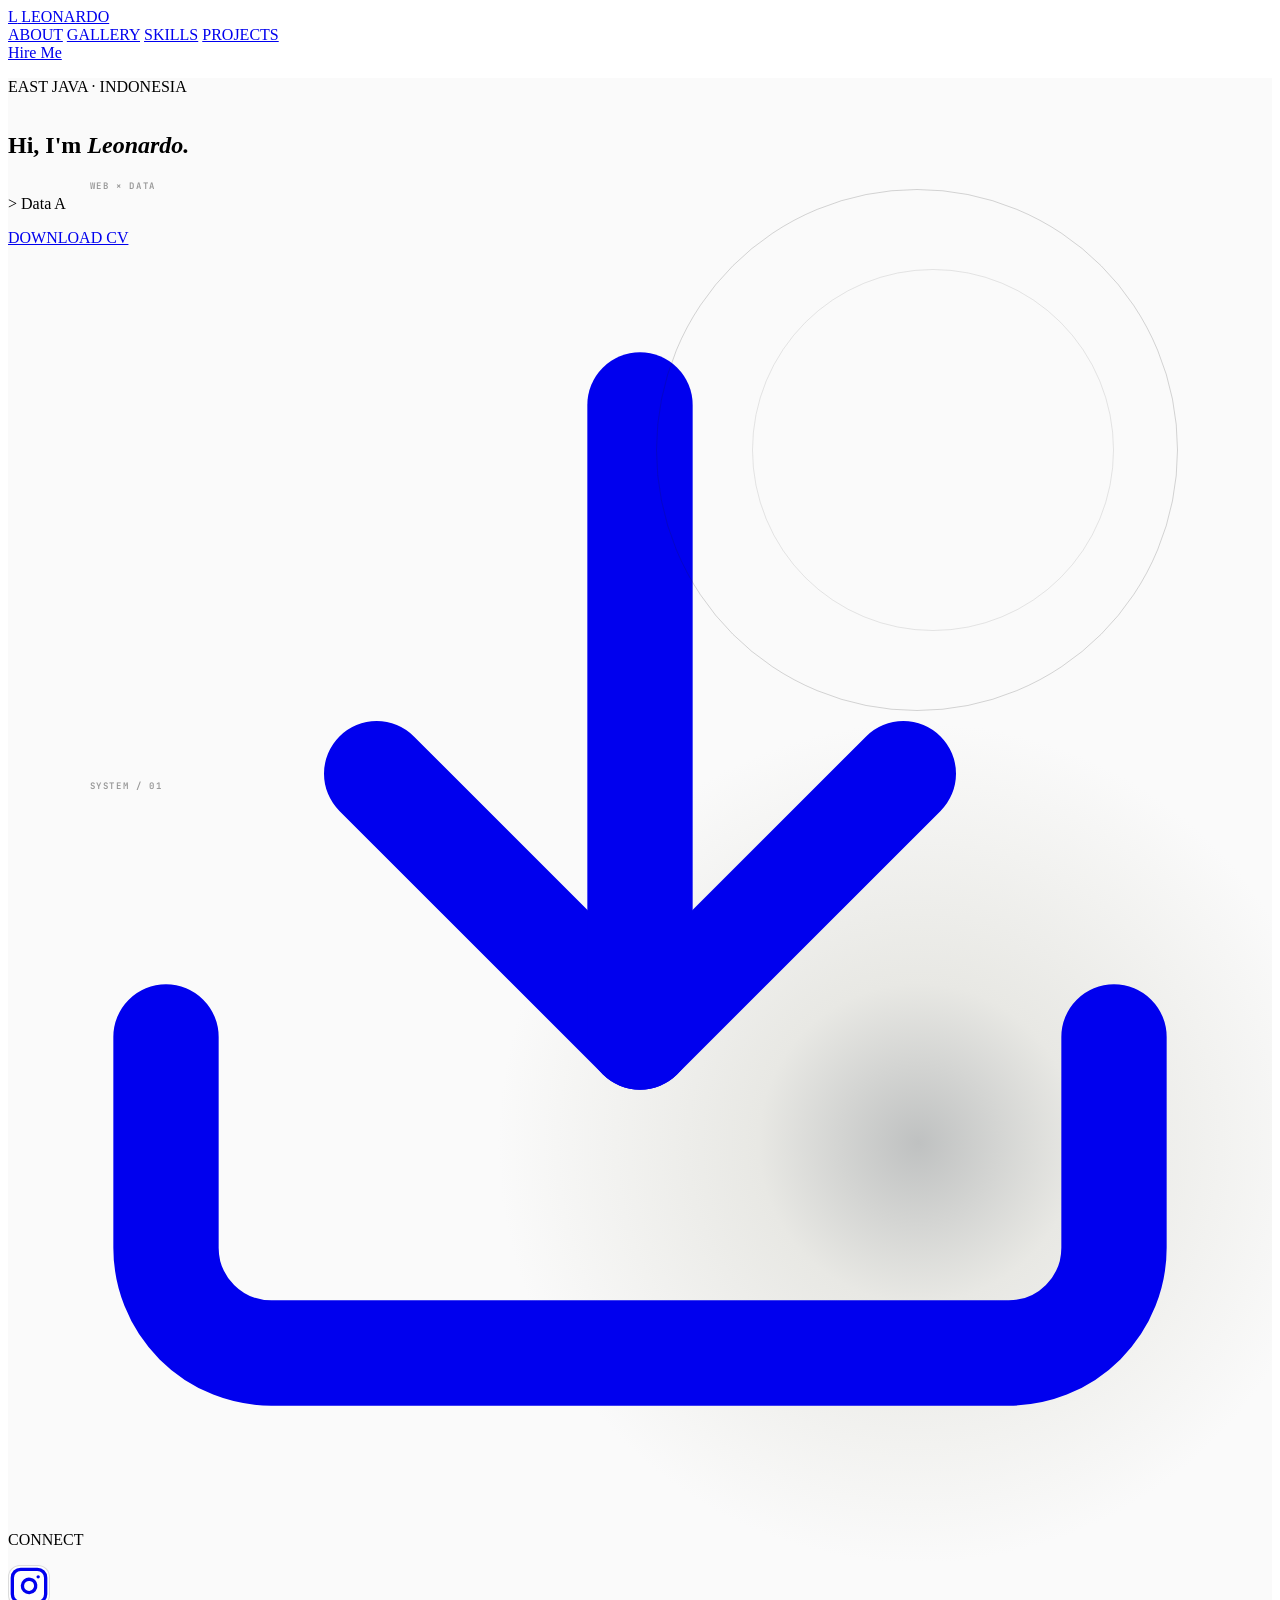
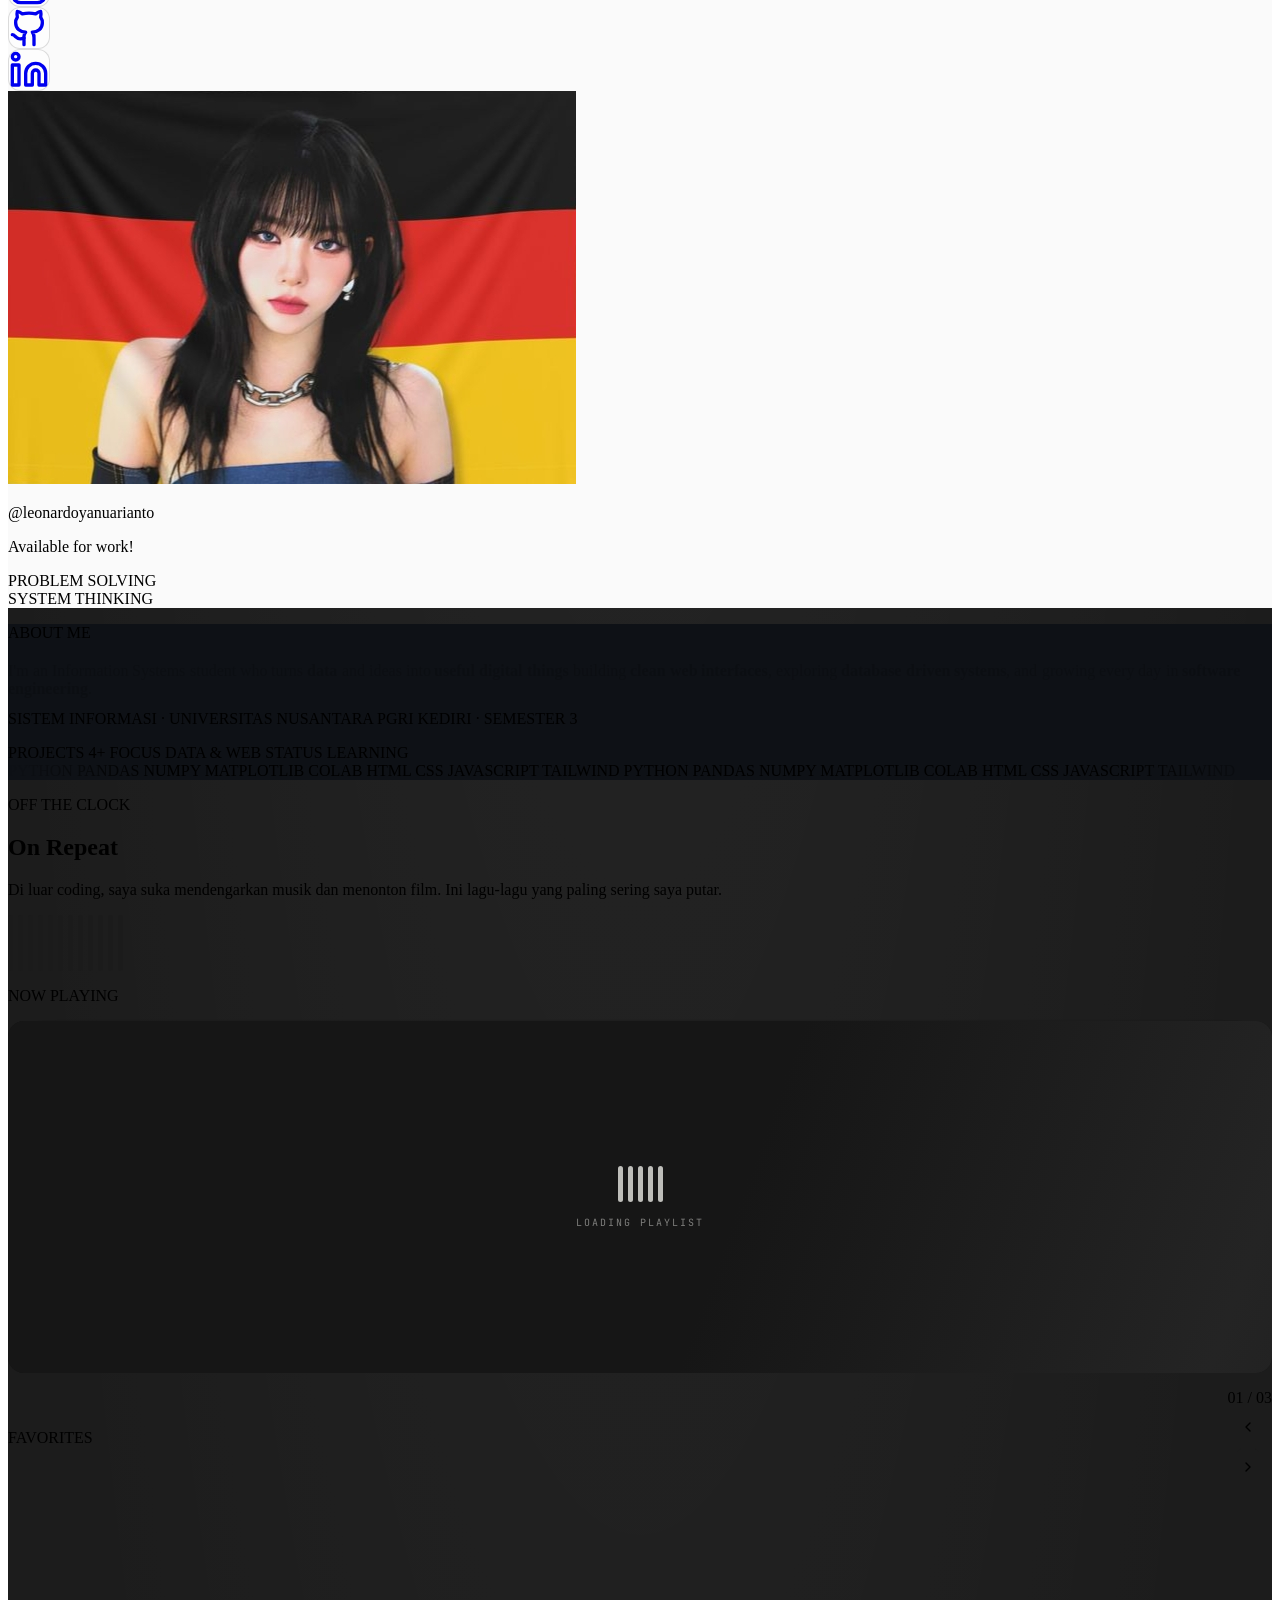
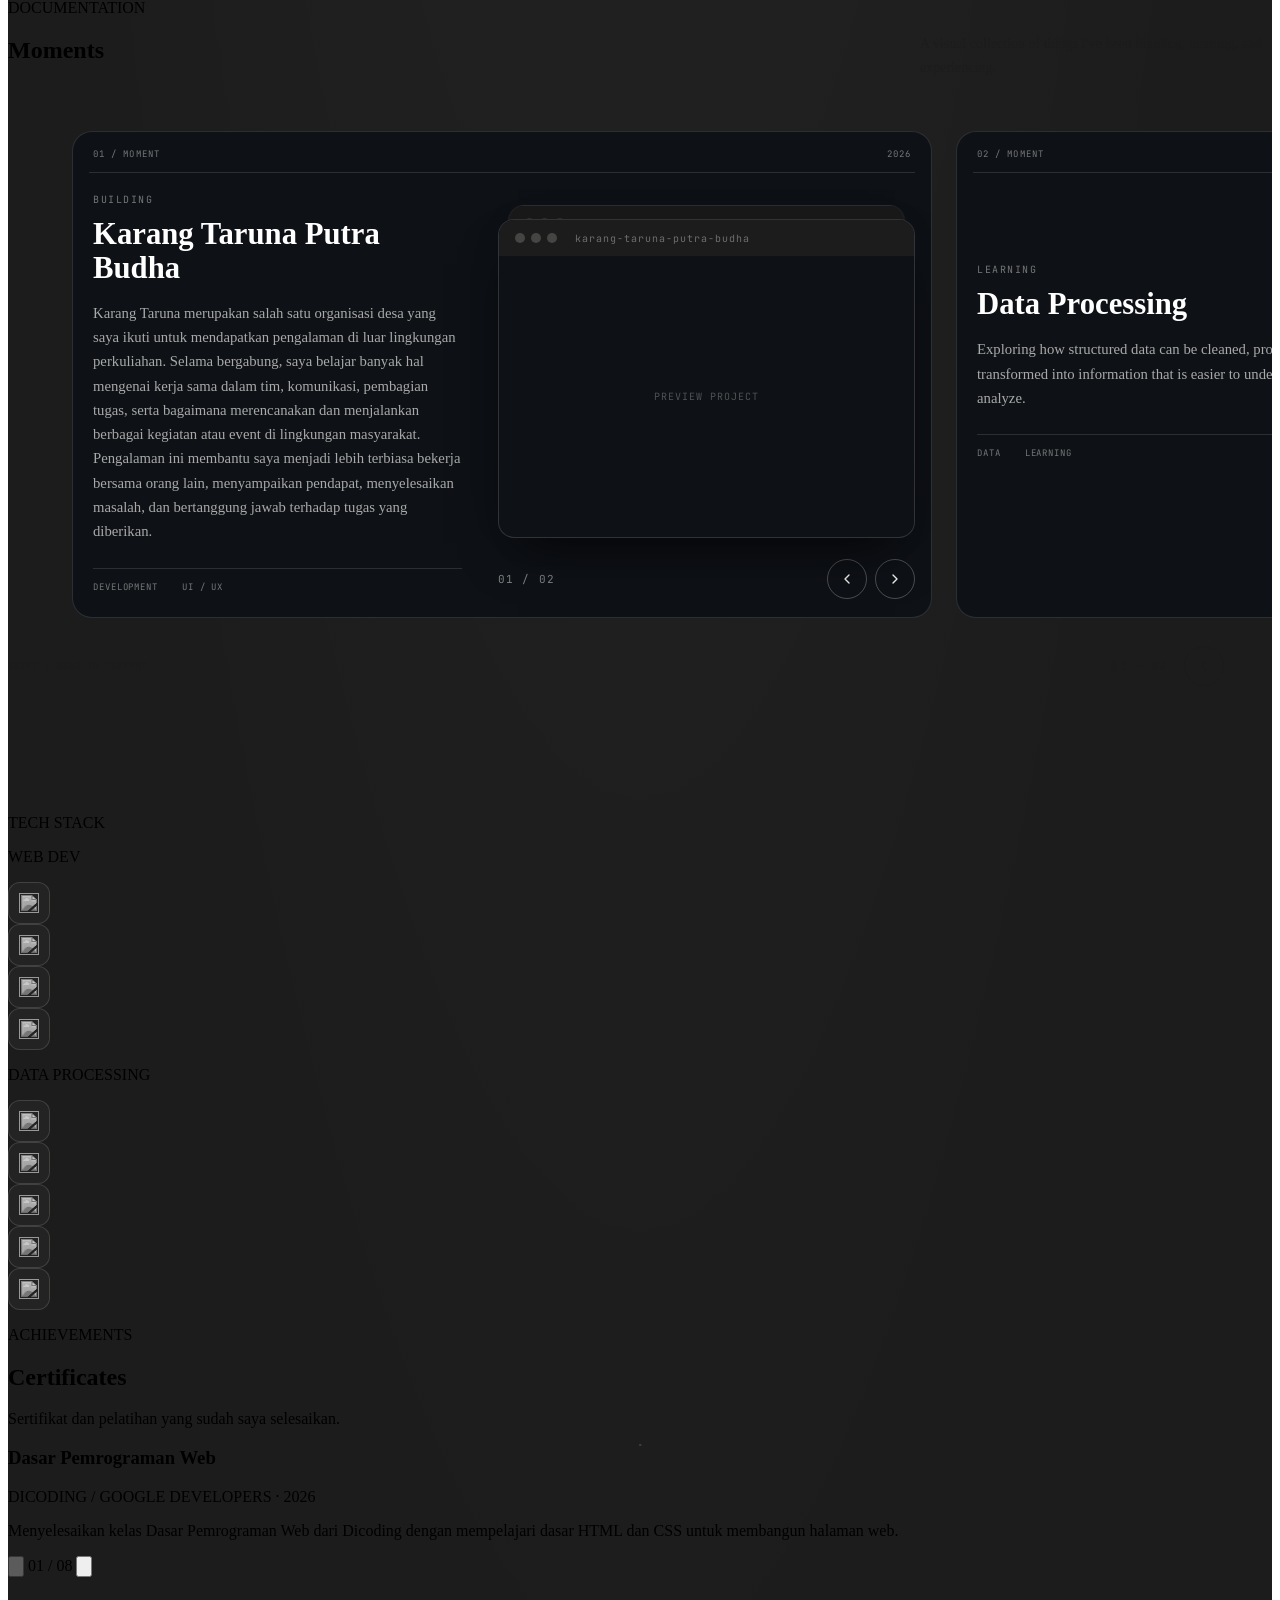
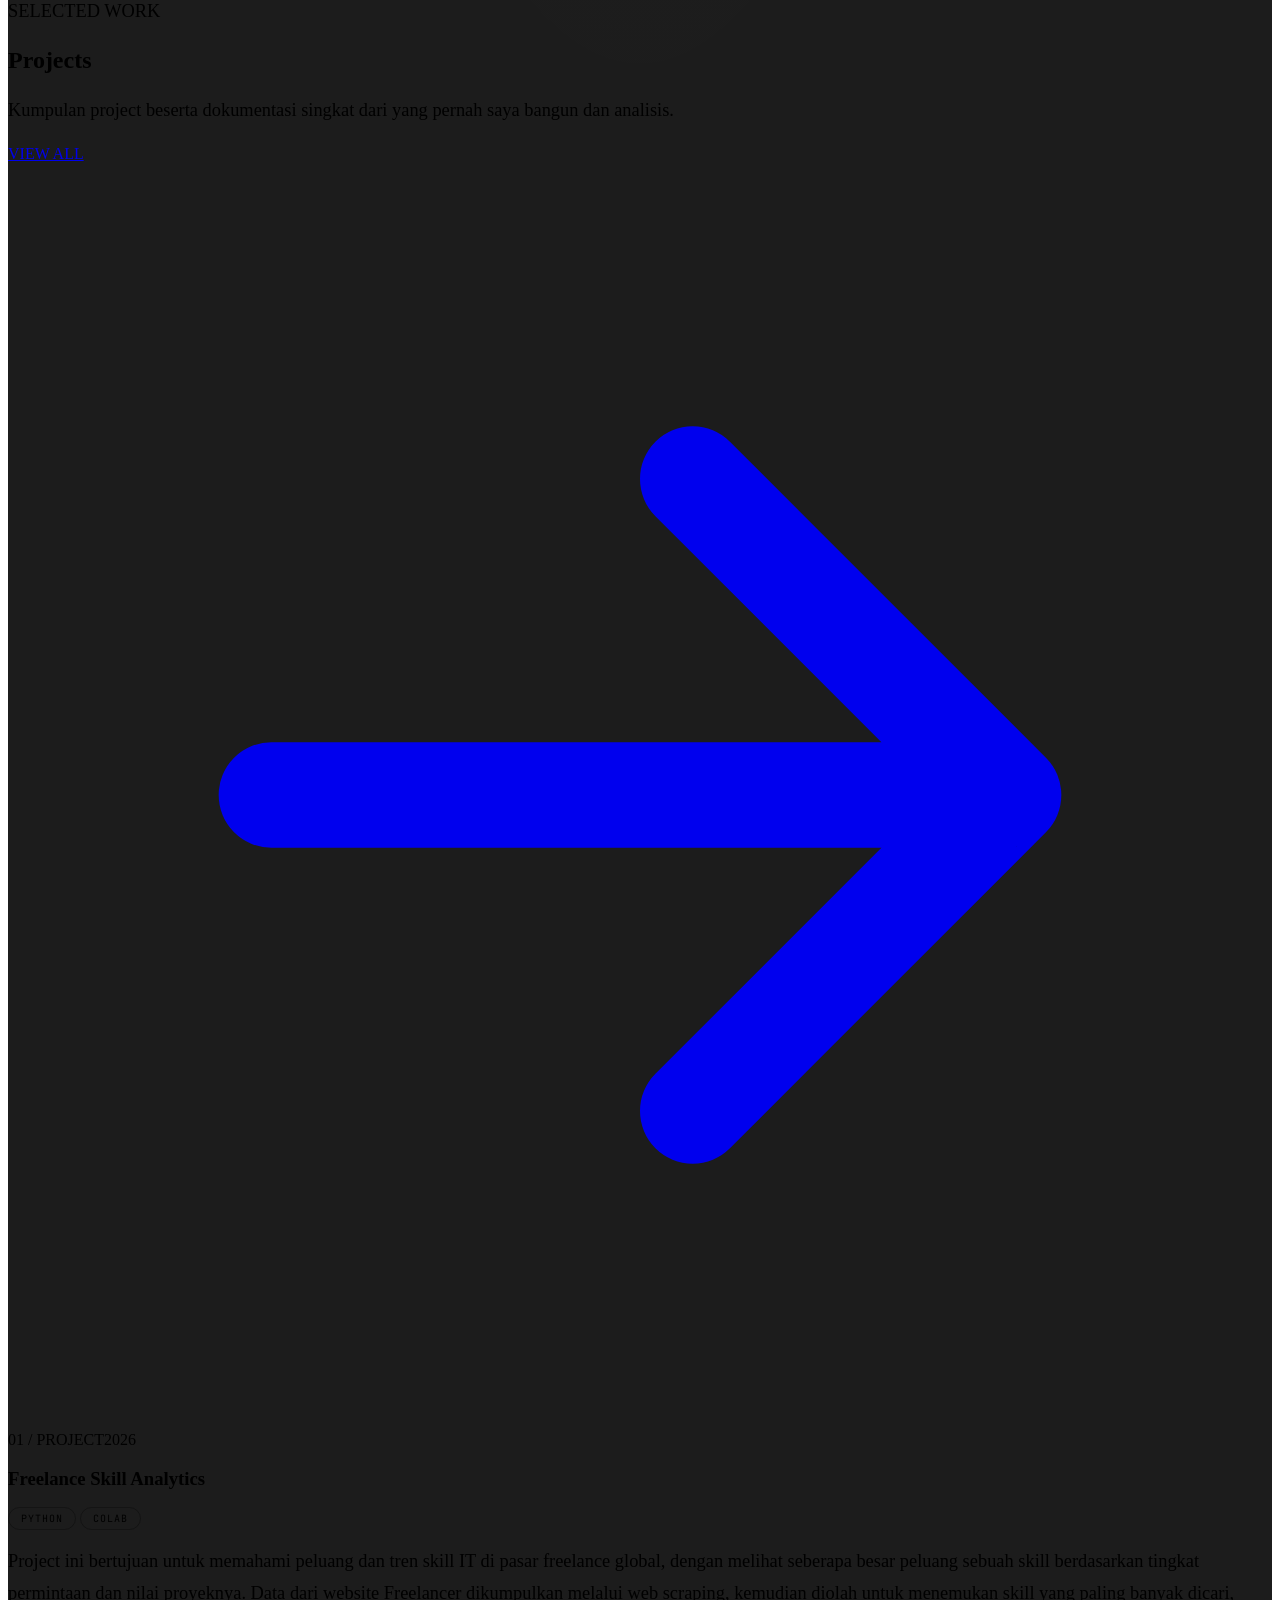
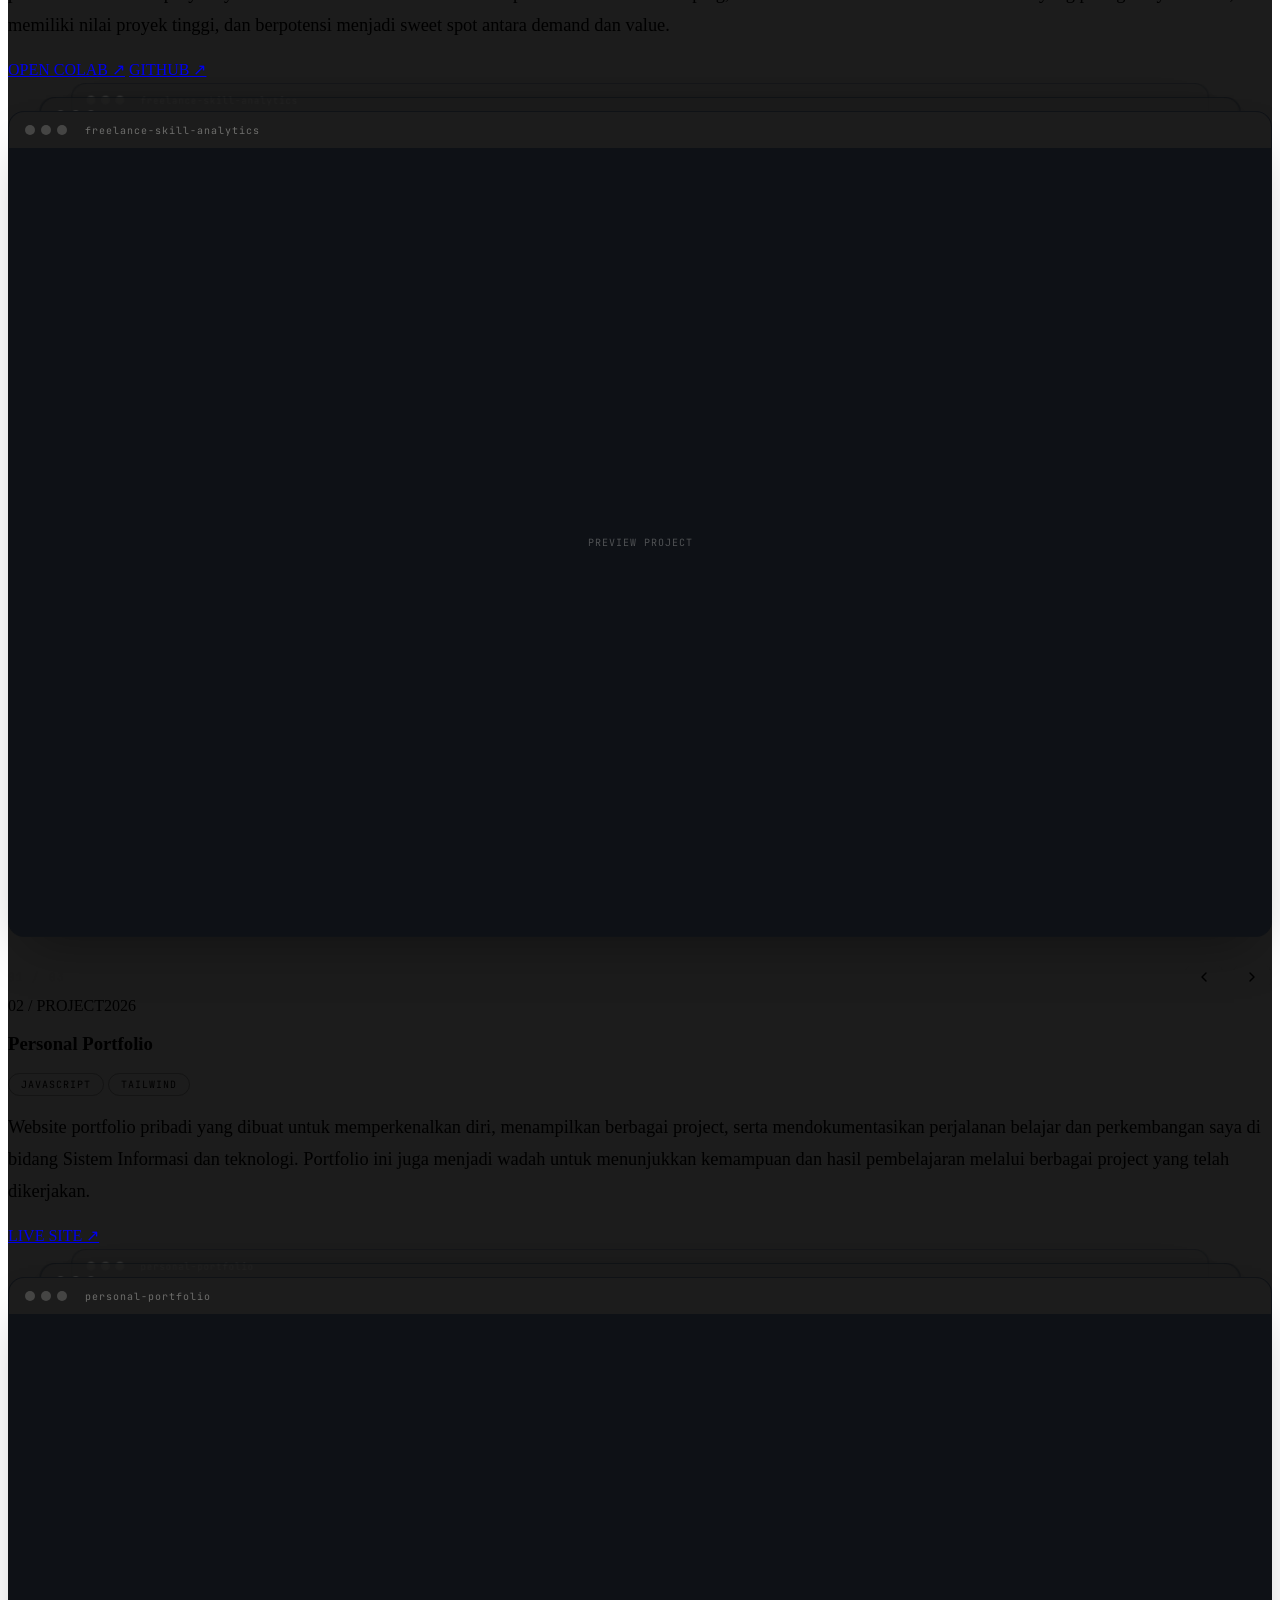
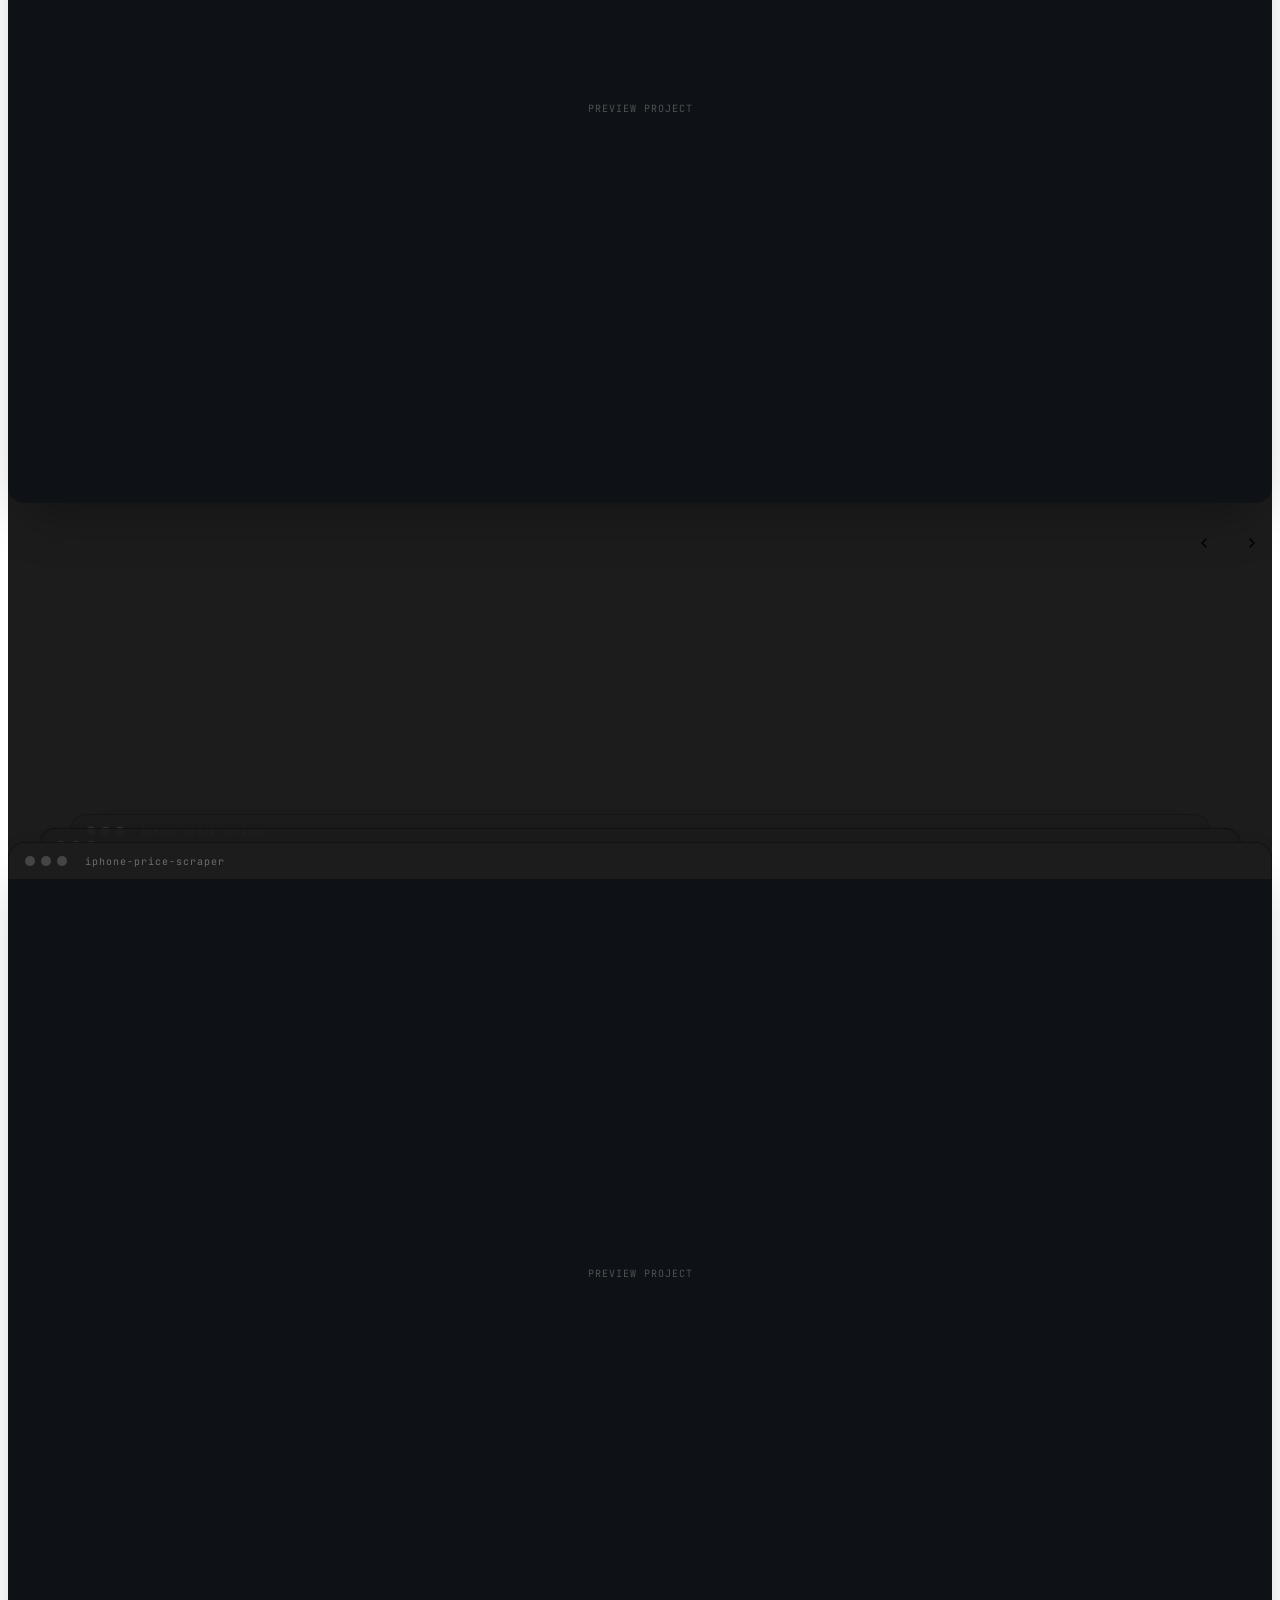
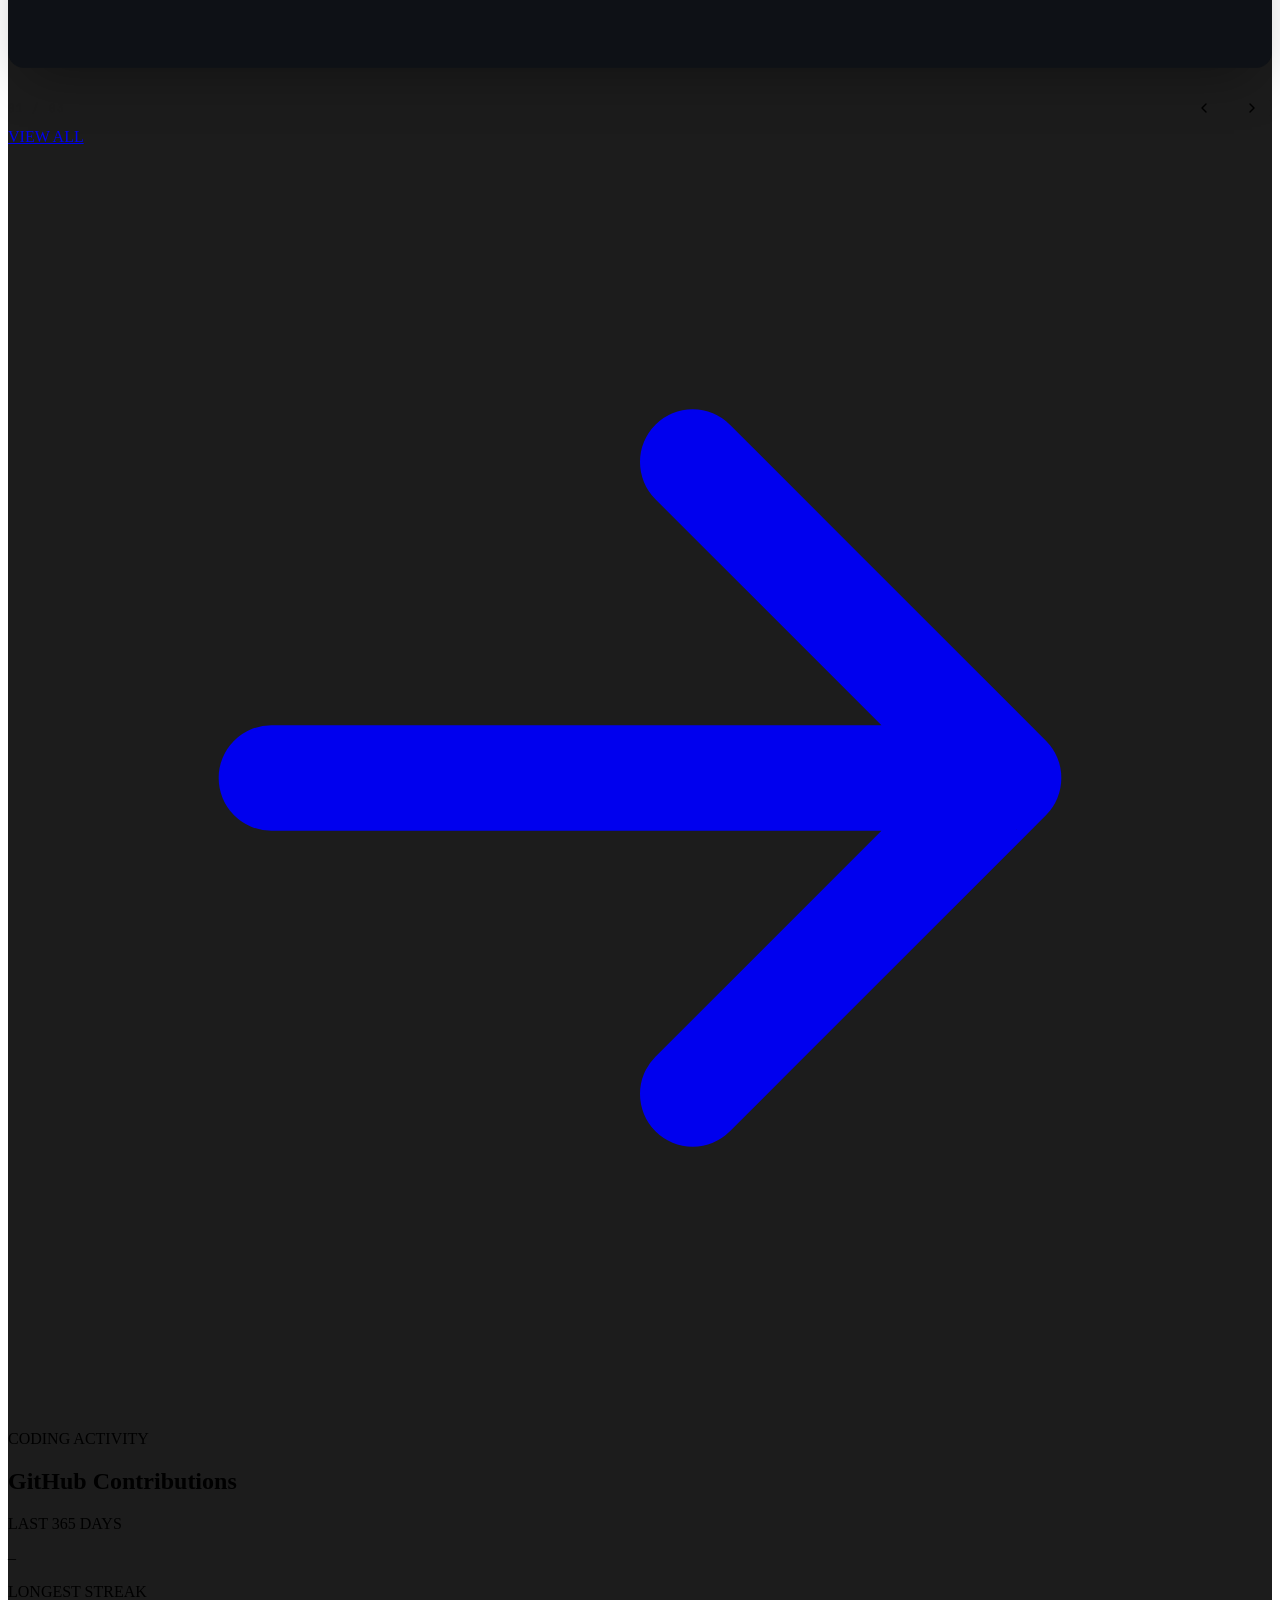
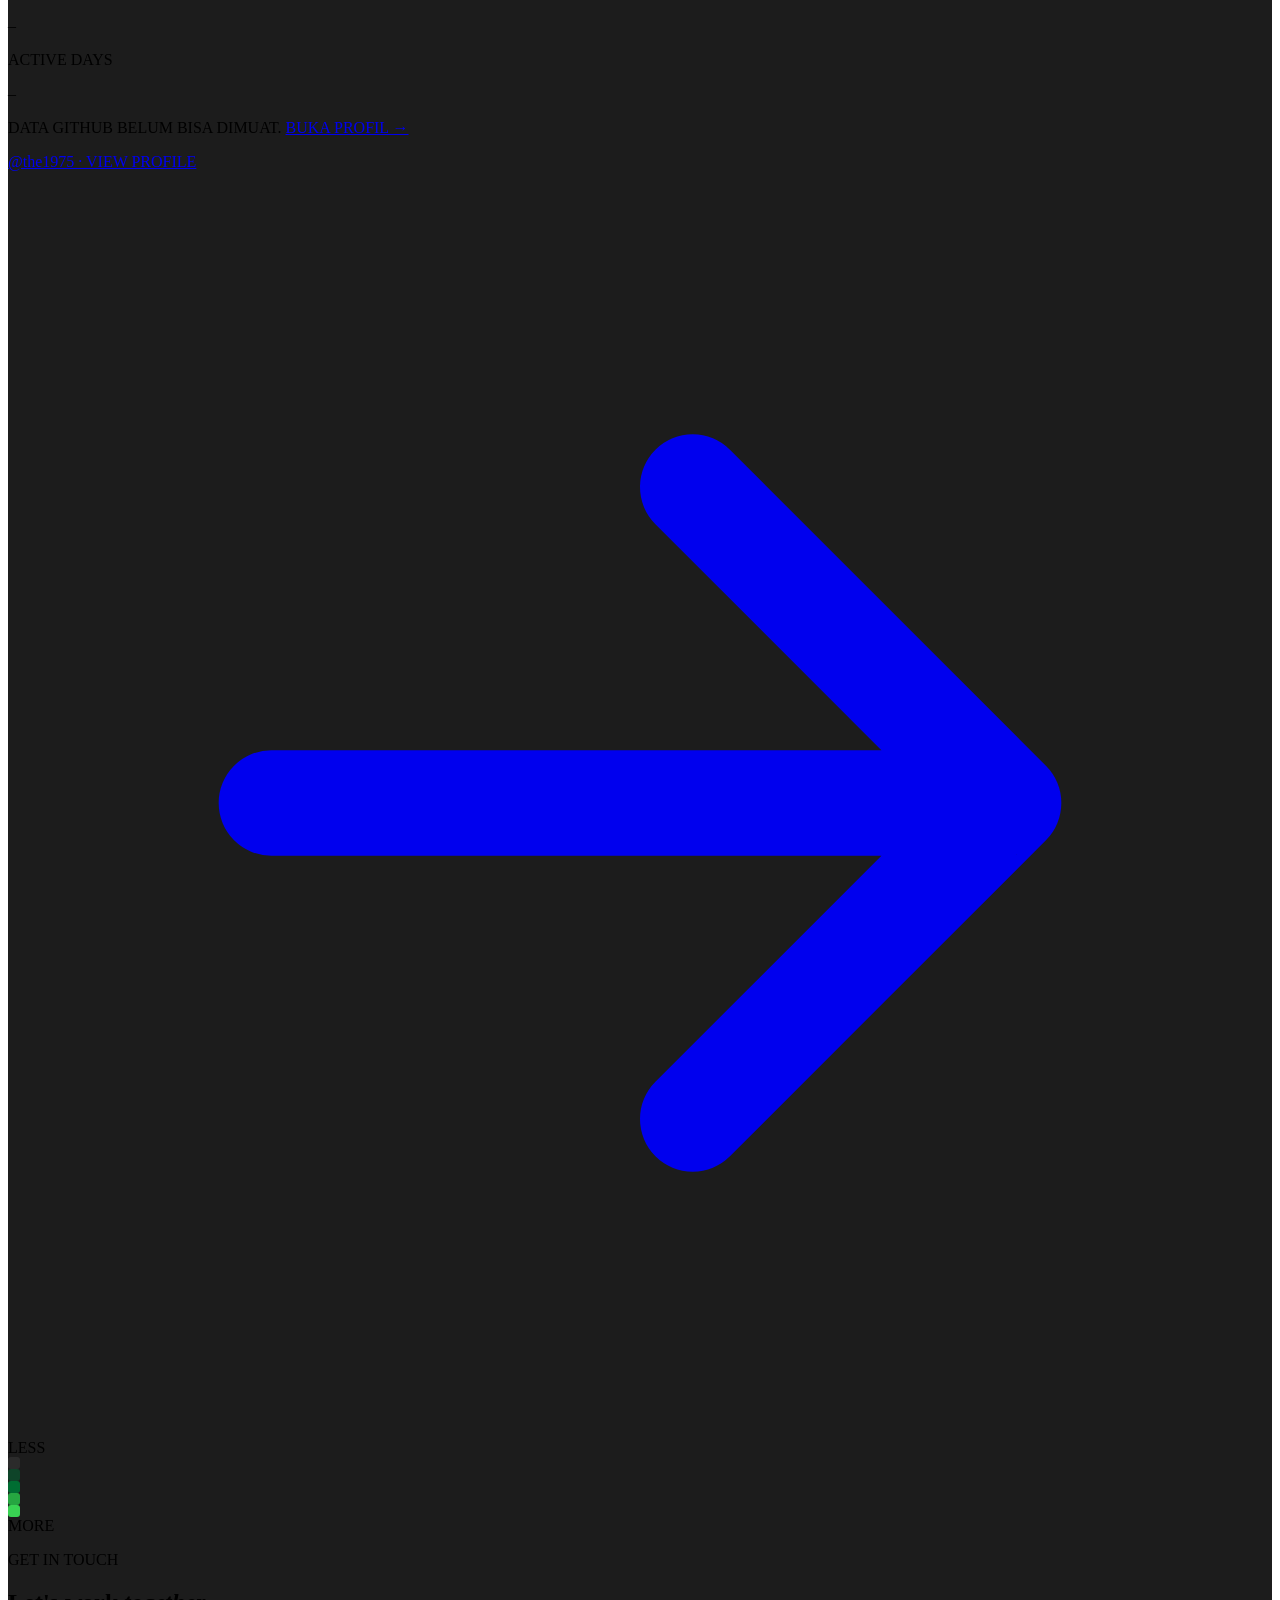
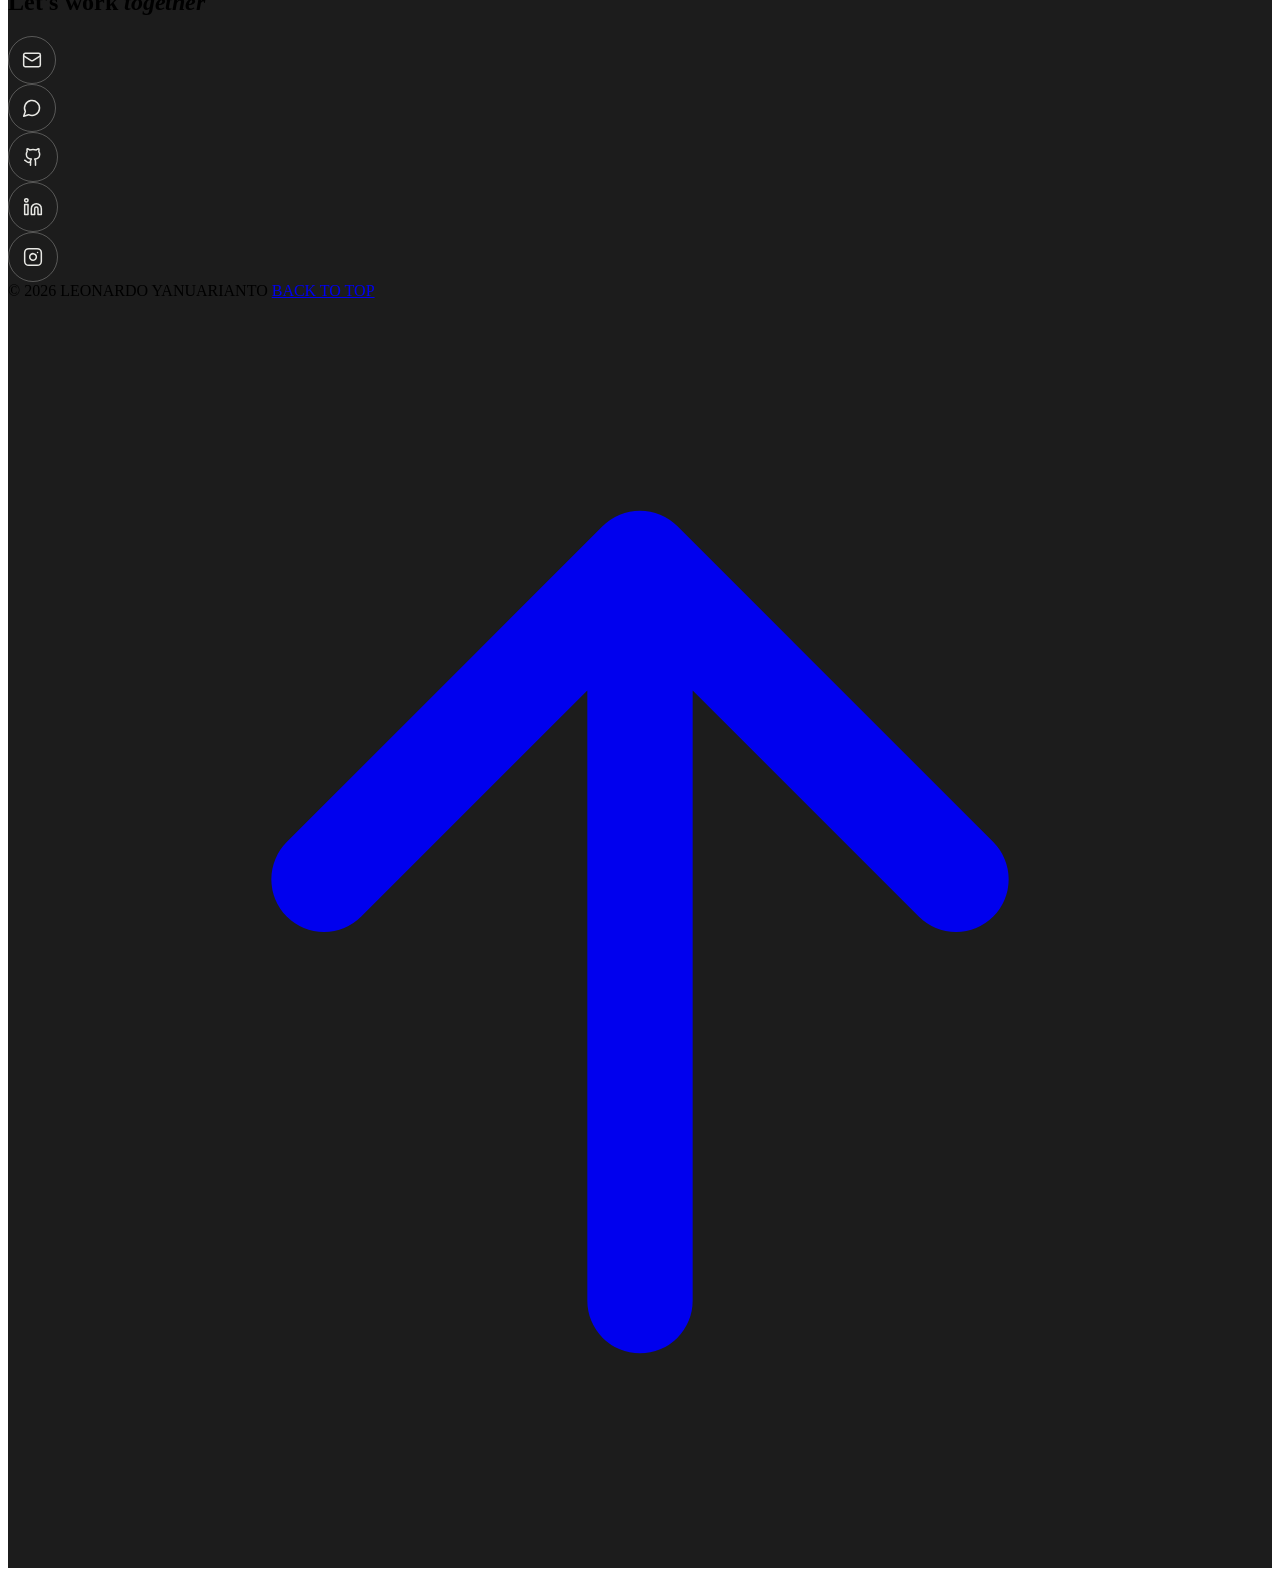
==== web-portofolio/index.html @ f0d34be1 "[ADD] web-portofolio/index.html" ====
<!DOCTYPE html>
<html lang="id" class="scroll-smooth">
<head>
  <meta charset="UTF-8">
  <meta name="viewport" content="width=device-width, initial-scale=1">
  <title>Leonardo Yanuarianto | Portfolio</title>

  <!-- ===== SEO + PREVIEW LINK (WA, LinkedIn, IG, dll) ===== -->
  <meta name="description" content="Portofolio Leonardo Yanuarianto, mahasiswa Sistem Informasi yang mengerjakan web, data processing, dan analisis data.">
  <meta name="theme-color" content="#0e1116">

  <!-- Open Graph: tampilan kartu saat link dishare -->
  <meta property="og:type" content="website">
  <meta property="og:title" content="Leonardo Yanuarianto | Portfolio">
  <meta property="og:description" content="Web, data processing, dan analisis data. Lihat project dan dokumentasinya di sini.">
  <meta property="og:url" content="https://the1975.github.io/portofolio/">
  <meta property="og:image" content="https://the1975.github.io/portofolio/img/og-cover.jpg">
  <meta property="og:locale" content="id_ID">

  <!-- Twitter/X card (gambar besar) -->
  <meta name="twitter:card" content="summary_large_image">

  <!-- Favicon: SVG inline huruf "L", tanpa file tambahan -->
  <link rel="icon" href="data:image/svg+xml,<svg xmlns='http://www.w3.org/2000/svg' viewBox='0 0 64 64'><rect width='64' height='64' rx='14' fill='%230e1116'/><text x='32' y='45' font-size='38' font-family='sans-serif' font-weight='700' text-anchor='middle' fill='%23e8e8e4'>L</text></svg>">

  <!-- Tailwind CSS v4 (versi browser/CDN) -->
  <script src="https://cdn.jsdelivr.net/npm/@tailwindcss/browser@4"></script>

  <!-- Google Fonts: Manrope, Space Grotesk, JetBrains Mono -->
  <link rel="preconnect" href="https://fonts.googleapis.com">
  <link rel="preconnect" href="https://fonts.gstatic.com" crossorigin>
  <link href="https://fonts.googleapis.com/css2?family=Manrope:wght@300;400;500;600&family=Space+Grotesk:wght@300;400;500;600&family=JetBrains+Mono&display=swap" rel="stylesheet">

  <!-- Tema Tailwind: font, warna, animasi.
       Harus inline karena hanya <style type="text/tailwindcss"> yang diproses Tailwind. -->
  <style type="text/tailwindcss">
    @theme {
      --font-sans: "Manrope", sans-serif;
      --font-serif: "Space Grotesk", sans-serif;
      --font-mono: "JetBrains Mono", monospace;
      --font-tech: "Space Grotesk", sans-serif;

      --color-paper: #e8e8e4;
      --color-ink: #1c1c1c;
      --color-night: #0e1116;

      --animate-marquee: marquee 35s linear infinite;
      --animate-reveal: reveal 1.2s cubic-bezier(.77, 0, .18, 1) both;

      @keyframes marquee {
        from { transform: translateX(0); }
        to   { transform: translateX(-50%); }
      }
      @keyframes reveal {
        from { clip-path: inset(-20% 100% -20% -5%); }
        to   { clip-path: inset(-20% -5% -20% -5%); }
      }
    }

    /* Base style: ditaruh di layer base supaya class seperti font-light tetap menang */
    @layer base {
      body { font-synthesis-style: none; }
      .font-serif { letter-spacing: -0.03em; font-weight: 600; }
      em { font-style: normal; }
    }
  </style>

  <!-- CSS custom dipecah per bagian (daftar file ada di atas base.css); urutan ini penting (cascade) -->
  <link rel="stylesheet" href="css/base.css">
  <link rel="stylesheet" href="css/hero.css">
  <link rel="stylesheet" href="css/leaves.css">
  <link rel="stylesheet" href="css/about.css">
  <link rel="stylesheet" href="css/skill.css">
  <link rel="stylesheet" href="css/projects.css">
  <link rel="stylesheet" href="css/contact.css">
  <link rel="stylesheet" href="css/moments.css">
  <link rel="stylesheet" href="css/music.css">
  <link rel="stylesheet" href="css/intro.css">
  <script src="js/season.js"></script>   <!-- pilih gambar frame sesuai musim, harus di head -->
</head>

<body class="font-sans text-ink">

  <!-- ===== INTRO: mengetik di kolom pencarian (logika di js/intro.js) ===== -->
<!-- ===== INTRO: mengetik di kolom pencarian (logika di js/intro.js) ===== -->
<div class="intro" id="intro" aria-hidden="true"
     data-key="home"
     data-query="portofolio leonardo"
     data-suggest="portofolio leonardo yanuarianto|portofolio leonardo data processing|portofolio leonardo sistem informasi|portofolio website tailwind|portugal">
  <div class="intro-progress" id="introProgress"></div>
  <p class="intro-brand">Leonardo</p>
  <div class="intro-search" id="introSearch">
    <div class="intro-bar" id="introBar">
      <svg viewBox="0 0 24 24" fill="none" stroke="currentColor" stroke-width="1.8" stroke-linecap="round"><circle cx="11" cy="11" r="7"/><path d="M20 20l-3.5-3.5"/></svg>
      <span class="intro-text"><span id="introText"></span><i class="intro-caret"></i></span>
      <svg viewBox="0 0 24 24" fill="none" stroke="currentColor" stroke-width="1.8" stroke-linecap="round" stroke-linejoin="round"><rect x="9" y="3" width="6" height="12" rx="3"/><path d="M5 11a7 7 0 0 0 14 0M12 18v3"/></svg>
    </div>
    <ul class="intro-suggest" id="introSuggest"></ul>
  </div>
</div>

  <!-- ================= NAVBAR ================= -->
  <header class="fixed top-5 md:top-9 left-1/2 -translate-x-1/2 z-50 w-[calc(100%-3.5rem)] max-w-4xl">
    <div class="flex items-center justify-between rounded-2xl bg-white/80 backdrop-blur-md shadow-[0_8px_30px_rgba(0,0,0,.08)] px-5 py-3">

      <!-- Logo -->
      <a href="#" aria-label="Ke atas" class="flex items-center gap-3">
        <span class="w-7 h-7 rounded-full bg-ink text-paper grid place-items-center font-serif italic text-sm">L</span>
        <span class="font-mono text-[11px] tracking-widest">LEONARDO</span>
      </a>

      <!-- Menu (hanya tampil di desktop) -->
      <nav class="hidden md:flex gap-8 font-mono text-xs tracking-widest">
        <a href="#about" class="hover:opacity-50 transition">ABOUT</a>
        <a href="#gallery" class="hover:opacity-50 transition">GALLERY</a>
        <a href="#skills" class="hover:opacity-50 transition">SKILLS</a>
        <a href="#projects" class="hover:opacity-50 transition">PROJECTS</a>
      </nav>

      <!-- Tombol Hire Me -->
      <a href="#contact" class="border border-ink rounded-xl font-mono text-xs px-4 py-2 hover:bg-ink hover:text-paper transition">Hire Me</a>

    </div>
  </header>


  <!-- ================= BINGKAI + KARTU UTAMA ================= -->
  <div class="frame-bg p-3 md:p-6">
    <main class="space-y-6">


      <!-- ============ HERO ============ -->
      <section
        class="hero relative md:min-h-screen bg-paper rounded-3xl overflow-hidden px-6 md:px-16 pt-36 pb-16 grid md:grid-cols-2 gap-8 md:gap-12 items-center shadow-2xl"
        style="background: radial-gradient(circle 420px at 72% 50%, #bfc1c1 0%, #e8e8e4 38%, #f2f2f0 72%, #fafafa 100%);">

        <!-- Daun musiman: muncul di sekitar kursor (hero.js bagian 06) -->
        <div class="hero-leaves" aria-hidden="true"></div>

        <!-- Dekorasi: lingkaran + label kecil -->
        <div class="hero-decoration" aria-hidden="true">
          <span class="hero-label hero-label-1">WEB × DATA</span>
          <span class="hero-label hero-label-2">SYSTEM / 01</span>
        </div>

        <!-- Dekorasi: grid garis tipis -->
        <div class="pointer-events-none absolute inset-0"
             style="background-image: linear-gradient(rgba(28,28,28,.045) 1px, transparent 1px), linear-gradient(90deg, rgba(28,28,28,.045) 1px, transparent 1px);
                    background-size: 56px 56px;
                    -webkit-mask-image: radial-gradient(ellipse 70% 60% at 70% 45%, #000 20%, transparent 75%);
                    mask-image: radial-gradient(ellipse 70% 60% at 70% 45%, #000 20%, transparent 75%);"></div>

        <!-- Kolom kiri: teks -->
        <div class="relative z-10">

          <p class="font-mono text-xs tracking-widest text-ink/50 mb-4">EAST JAVA · INDONESIA</p>

          <!-- Headline (data-text dipakai efek glitch di CSS) -->
          <h1 class="font-serif text-5xl sm:text-6xl lg:text-7xl leading-[0.95] hero-glitch" data-text="Hi, I'm Leonardo.">
            <span class="block animate-reveal font-normal">Hi, I'm</span>
            <em class="block animate-reveal" style="animation-delay: .4s">Leonardo.</em>
          </h1>

          <!-- Teks typing (diisi JS section 03) -->
          <p class="mt-5 font-mono text-lg md:text-xl tracking-wide text-ink/70 min-h-[2.5rem]">
            <span class="text-ink/30">&gt;</span>
            <span id="typed"></span><span class="inline-block w-[10px] h-5 bg-ink ml-1 align-middle animate-pulse"></span>
          </p>

          <!-- Tombol CV -->
          <div class="mt-8">
            <!-- TODO: ganti ISI_FILE_ID dengan ID file CV di Google Drive -->
            <a href="https://drive.google.com/file/d/ISI_FILE_ID/view?usp=sharing" target="_blank" rel="noopener"
               class="inline-flex items-center gap-3 bg-ink text-paper font-mono text-xs tracking-widest px-6 py-3 rounded-full hover:scale-105 transition">
              DOWNLOAD CV
              <svg class="w-4 h-4" viewBox="0 0 24 24" fill="none" stroke="currentColor" stroke-width="2" stroke-linecap="round" stroke-linejoin="round">
                <path d="M21 15v4a2 2 0 0 1-2 2H5a2 2 0 0 1-2-2v-4"/>
                <polyline points="7 10 12 15 17 10"/>
                <line x1="12" y1="15" x2="12" y2="3"/>
              </svg>
            </a>
          </div>

          <!-- Sosmed -->
          <div class="mt-12 pt-6 border-t border-ink/10 max-w-sm">
            <p class="font-mono text-[10px] tracking-widest text-ink/50 mb-3">CONNECT</p>

            <div class="flex gap-3">

              <!-- Instagram -->
              <a href="https://instagram.com/leonardoyanuarianto" target="_blank" rel="noopener" aria-label="Instagram" class="social-btn">
                <svg class="w-5 h-5" viewBox="0 0 24 24" fill="none" stroke="currentColor" stroke-width="2" stroke-linecap="round" stroke-linejoin="round">
                  <rect x="2" y="2" width="20" height="20" rx="5"/>
                  <path d="M16 11.37A4 4 0 1 1 12.63 8 4 4 0 0 1 16 11.37z"/>
                  <line x1="17.5" y1="6.5" x2="17.51" y2="6.5"/>
                </svg>
              </a>

              <!-- GitHub -->
              <a href="https://github.com/the1975" target="_blank" rel="noopener" aria-label="GitHub" class="social-btn">
                <svg class="w-5 h-5" viewBox="0 0 24 24" fill="none" stroke="currentColor" stroke-width="2" stroke-linecap="round" stroke-linejoin="round">
                  <path d="M15 22v-4a4.8 4.8 0 0 0-1-3.5c3 0 6-2 6-5.5.08-1.25-.27-2.48-1-3.5.28-1.15.28-2.35 0-3.5 0 0-1 0-3 1.5-2.64-.5-5.36-.5-8 0C6 2 5 2 5 2c-.3 1.15-.3 2.35 0 3.5A5.403 5.403 0 0 0 4 9c0 3.5 3 5.5 6 5.5-.39.49-.68 1.05-.85 1.65-.17.6-.22 1.23-.15 1.85v4"/>
                  <path d="M9 18c-4.51 2-5-2-7-2"/>
                </svg>
              </a>

              <!-- LinkedIn -->
              <a href="https://linkedin.com/in/leonardoyanuarianto" target="_blank" rel="noopener" aria-label="LinkedIn" class="social-btn">
                <svg class="w-5 h-5" viewBox="0 0 24 24" fill="none" stroke="currentColor" stroke-width="2" stroke-linecap="round" stroke-linejoin="round">
                  <path d="M16 8a6 6 0 0 1 6 6v7h-4v-7a2 2 0 0 0-2-2 2 2 0 0 0-2 2v7h-4v-7a6 6 0 0 1 6-6z"/>
                  <rect x="2" y="9" width="4" height="12"/>
                  <circle cx="4" cy="4" r="2"/>
                </svg>
              </a>

            </div>
          </div>
        </div>

        <!-- Kolom kanan: foto + chip mindset melayang -->
        <div class="relative order-first md:order-none w-full max-w-[200px] sm:max-w-[260px] md:max-w-sm justify-self-center md:justify-self-end">

          <!-- Foto -->
          <div class="reveal relative bg-ink rounded-3xl aspect-[4/5] md:aspect-[3/4] overflow-hidden shadow-2xl">
            <img src="img/profil/karina.jpeg" alt="Foto Leonardo" class="w-full h-full object-cover object-top">

            <div class="absolute bottom-4 inset-x-4 hidden sm:flex bg-black/60 backdrop-blur rounded-xl px-4 py-3 text-paper items-center justify-between">
              <div>
                <p class="text-xs font-semibold">@leonardoyanuarianto</p>
                <p class="text-[11px] opacity-60">Available for work!</p>
              </div>
              <span class="w-2 h-2 rounded-full bg-emerald-400"></span>
            </div>
          </div>

          <!-- Chip mindset 01 (diatur JS section 11) -->
          <div id="mindsetChip1"
               class="hero-chip-glitch float-slow hidden md:flex absolute -left-12 top-16 items-center gap-3 rounded-xl bg-white/90 backdrop-blur border border-ink/10 px-4 py-3 shadow-[0_8px_30px_rgba(0,0,0,.08)] cursor-pointer select-none"
               role="button" tabindex="0" aria-label="Ganti mindset">
            <span class="w-8 h-8 rounded-lg bg-ink text-paper grid place-items-center">
              <svg class="w-4 h-4" viewBox="0 0 24 24" fill="none" stroke="currentColor" stroke-width="2" stroke-linecap="round" stroke-linejoin="round">
                <path d="M9.5 3a3.5 3.5 0 0 0-3.5 3.5A3.5 3.5 0 0 0 3 10a3.5 3.5 0 0 0 3 3.5A3.5 3.5 0 0 0 9.5 17H12V3H9.5Z"/>
                <path d="M14.5 3A3.5 3.5 0 0 1 18 6.5a3.5 3.5 0 0 1 3 3.5 3.5 3.5 0 0 1-3 3.5 3.5 3.5 0 0 1-3.5 3.5H12V3h2.5Z"/>
                <path d="M12 7h2"/><path d="M12 12h2"/><path d="M8 10h2"/>
              </svg>
            </span>
            <span id="mindsetText1" class="font-mono text-[10px] tracking-widest">PROBLEM SOLVING</span>
          </div>

          <!-- Chip mindset 02 -->
          <div id="mindsetChip2"
               class="hero-chip-glitch float-slower hidden md:flex absolute -right-8 bottom-28 items-center gap-3 rounded-xl bg-white/90 backdrop-blur border border-ink/10 px-4 py-3 shadow-[0_8px_30px_rgba(0,0,0,.08)] cursor-pointer select-none"
               role="button" tabindex="0" aria-label="Ganti mindset">
            <span class="w-8 h-8 rounded-lg bg-ink text-paper grid place-items-center">
              <svg class="w-4 h-4" viewBox="0 0 24 24" fill="none" stroke="currentColor" stroke-width="2" stroke-linecap="round" stroke-linejoin="round">
                <path d="M9 18h6"/><path d="M10 22h4"/>
                <path d="M15 14.5a7 7 0 1 0-6 0c.6.4 1 1.1 1 1.8V18h4v-1.7c0-.7.4-1.4 1-1.8Z"/>
                <path d="M12 2v1"/><path d="m4.9 4.9.7.7"/><path d="M2 12h1"/>
                <path d="m19.1 4.9-.7.7"/><path d="M21 12h-1"/>
              </svg>
            </span>
            <span id="mindsetText2" class="font-mono text-[10px] tracking-widest">SYSTEM THINKING</span>
          </div>

        </div>
      </section>


      <!-- ============ ABOUT (kartu bertumpuk) ============ -->
      <section id="about" class="stack-card about-section flex flex-col justify-center scroll-mt-24 rounded-3xl overflow-hidden px-6 md:px-16 py-28 md:py-40 text-white shadow-2xl">

        <!-- Cahaya yang mengikuti kursor (JS section 10d) -->
        <div id="aboutGlow" class="pointer-events-none absolute inset-0"
             style="background: radial-gradient(520px circle at var(--mx, 50%) var(--my, 35%), rgb(28, 28, 28), transparent 60%);"></div>

        <div class="reveal relative mx-auto w-full max-w-6xl">

          <p class="font-mono text-xs md:text-sm tracking-widest text-white/40 text-center mb-12">ABOUT ME</p>

          <!-- Paragraf: kata di <b> = kata kunci (lebih terang) -->
          <p id="aboutText" class="font-tech text-4xl sm:text-5xl md:text-6xl lg:text-7xl font-light tracking-tight leading-[1.15] text-center">
            I'm an Information Systems student who turns <b>data</b> and ideas into <b>useful digital things</b> building <b>clean web interfaces</b>, exploring <b>database driven systems</b>, and growing every day in <b>software engineering</b>.
          </p>

          <p class="mt-14 text-center font-mono text-[11px] md:text-xs tracking-widest text-white/40">
            SISTEM INFORMASI · UNIVERSITAS NUSANTARA PGRI KEDIRI · SEMESTER 3
          </p>

          <!-- Statistik -->
          <div class="mt-8 flex flex-wrap items-center justify-center gap-x-10 gap-y-3 font-mono text-xs md:text-sm tracking-widest">
            <span><span class="text-white/40">PROJECTS</span> 4+</span>
            <span><span class="text-white/40">FOCUS</span> DATA &amp; WEB</span>
            <span><span class="text-white/40">STATUS</span> LEARNING</span>
          </div>

          <!-- Ticker teknologi (isinya digandakan JS section 10c) -->
          <div class="mt-14 overflow-hidden"
               style="-webkit-mask-image: linear-gradient(to right, transparent, #000 12%, #000 88%, transparent); mask-image: linear-gradient(to right, transparent, #000 12%, #000 88%, transparent);">
            <div id="techTicker" class="flex w-max gap-10 pr-10 animate-marquee font-mono text-xs md:text-sm tracking-widest text-white/50">
              <span class="flex items-center gap-10">PYTHON <i class="w-1 h-1 rounded-full bg-white/30"></i></span>
              <span class="flex items-center gap-10">PANDAS <i class="w-1 h-1 rounded-full bg-white/30"></i></span>
              <span class="flex items-center gap-10">NUMPY <i class="w-1 h-1 rounded-full bg-white/30"></i></span>
              <span class="flex items-center gap-10">MATPLOTLIB <i class="w-1 h-1 rounded-full bg-white/30"></i></span>
              <span class="flex items-center gap-10">COLAB <i class="w-1 h-1 rounded-full bg-white/30"></i></span>
              <span class="flex items-center gap-10">HTML <i class="w-1 h-1 rounded-full bg-white/30"></i></span>
              <span class="flex items-center gap-10">CSS <i class="w-1 h-1 rounded-full bg-white/30"></i></span>
              <span class="flex items-center gap-10">JAVASCRIPT <i class="w-1 h-1 rounded-full bg-white/30"></i></span>
              <span class="flex items-center gap-10">TAILWIND <i class="w-1 h-1 rounded-full bg-white/30"></i></span>
            </div>
          </div>

        </div>
      </section>


      <!-- ============ MUSIC / OFF THE CLOCK ============ -->
      <section id="music" class="scroll-mt-24 relative z-10 isolate leaf-zone bg-paper rounded-3xl overflow-hidden shadow-2xl px-6 md:px-16 py-24">
        <div class="hero-leaves" aria-hidden="true"></div>

        <div class="grid md:grid-cols-2 gap-10 md:gap-16 items-center">

          <div>
            <p class="reveal font-mono text-xs tracking-widest text-ink/50 mb-4">OFF THE CLOCK</p>
            <h2 class="reveal font-serif text-5xl md:text-7xl">On Repeat</h2>
            <p class="reveal mt-5 text-sm md:text-base font-light text-ink/70 leading-relaxed max-w-md">
              Di luar coding, saya suka mendengarkan musik dan menonton film. Ini lagu-lagu yang paling sering saya putar.
            </p>
            <div class="reveal mt-10" aria-hidden="true">
              <div class="eq">
                <i></i><i></i><i></i><i></i><i></i><i></i><i></i><i></i><i></i><i></i><i></i><i></i>
              </div>
              <p class="mt-3 font-mono text-[10px] tracking-widest text-ink/40">NOW PLAYING</p>
            </div>
          </div>

          <div class="reveal">
            <div class="music-stack">
              <iframe id="musicFrame"
                src="https://open.spotify.com/embed/playlist/0rrZvtqBxtelJycIUBh449?utm_source=generator"
                allow="autoplay; clipboard-write; encrypted-media; fullscreen; picture-in-picture"
                loading="lazy" title="Playlist Spotify Leonardo"></iframe>
              <div class="music-loading" aria-hidden="true">
                <div class="eq"><i></i><i></i><i></i><i></i><i></i></div>
                <span>LOADING PLAYLIST</span>
              </div>
            </div>

            <div class="music-nav">
              <span id="musicName" class="font-mono text-[11px] tracking-widest text-ink/60"></span>
              <div class="flex items-center gap-3">
                <span id="musicCount" class="font-mono text-[11px] tracking-widest text-ink/50"></span>
                <button type="button" id="musicPrev" class="shot-btn" aria-label="Playlist sebelumnya"><svg viewBox="0 0 24 24" fill="none" stroke="currentColor" stroke-width="2" stroke-linecap="round" stroke-linejoin="round"><path d="M15 18l-6-6 6-6"/></svg></button>
                <button type="button" id="musicNext" class="shot-btn" aria-label="Playlist berikutnya"><svg viewBox="0 0 24 24" fill="none" stroke="currentColor" stroke-width="2" stroke-linecap="round" stroke-linejoin="round"><path d="M9 18l6-6-6-6"/></svg></button>
              </div>
            </div>
          </div>

        </div>
      </section>


      <!-- ============ KARTU PUTIH: MOMENTS sampai FOOTER ============ -->
      <div class="relative z-10 bg-paper rounded-3xl overflow-hidden shadow-2xl">

        <!-- ============ MOMENTS / VISUAL DOCUMENTATION ============ -->
        <section id="gallery" class="scroll-mt-24 moments-section leaf-zone relative isolate">

          <div class="hero-leaves" aria-hidden="true"></div>

          <div class="moments-header px-6 md:px-16">
            <div>
              <p class="reveal font-mono text-xs tracking-widest text-ink/50 mb-4">DOCUMENTATION</p>
              <h2 class="reveal font-serif text-5xl md:text-7xl">Moments</h2>
            </div>
            <p class="reveal moments-intro">A visual collection of things I've been building, learning, and experiencing.</p>
          </div>

          <div class="moments-carousel" tabindex="0" role="region" aria-label="Galeri moments">
            <div class="moments-track">

              <!-- MOMENT 01 -->
              <article class="moment-card">
                <div class="moment-top"><span>01 / MOMENT</span><span>2026</span></div>
                <div class="moment-body">
                  <div class="moment-copy">
                    <p class="moment-kicker">BUILDING</p>
                    <h3 class="moment-title font-serif">Karang Taruna Putra Budha</h3>
                    <p class="moment-description">Karang Taruna merupakan salah satu organisasi desa yang saya ikuti untuk mendapatkan pengalaman di luar lingkungan perkuliahan. Selama bergabung, saya belajar banyak hal mengenai kerja sama dalam tim, komunikasi, pembagian tugas, serta bagaimana merencanakan dan menjalankan berbagai kegiatan atau event di lingkungan masyarakat. Pengalaman ini membantu saya menjadi lebih terbiasa bekerja bersama orang lain, menyampaikan pendapat, menyelesaikan masalah, dan bertanggung jawab terhadap tugas yang diberikan.</p>
                    <div class="moment-meta">
                      <span>DEVELOPMENT</span>
                      <span>UI / UX</span>
                    </div>
                  </div>
                  <!-- Frame + tumpukan foto sama seperti Projects (JS section 09).
                       Tambah foto: tulis di data-shots, pisahkan dengan koma. -->
                  <div class="moment-media">
                    <div class="shot-stack" data-label="karang-taruna-putra-budha" data-shots="img/kimi.jpeg, img/kimi1.jpeg"></div>
                  </div>
                </div>
              </article>

              <!-- MOMENT 02 -->
              <article class="moment-card">
                <div class="moment-top"><span>02 / MOMENT</span><span>2026</span></div>
                <div class="moment-body">
                  <div class="moment-copy">
                    <p class="moment-kicker">LEARNING</p>
                    <h3 class="moment-title font-serif">Data Processing</h3>
                    <p class="moment-description">Exploring how structured data can be cleaned, processed, and transformed into information that is easier to understand and analyze.</p>
                    <div class="moment-meta">
                      <span>DATA</span>
                      <span>LEARNING</span>
                    </div>
                  </div>
                  <div class="moment-media">
                    <div class="shot-stack" data-label="data-processing" data-shots="img/kimi2.jpeg"></div>
                  </div>
                </div>
              </article>

              <!-- MOMENT 03 -->
              <article class="moment-card">
                <div class="moment-top"><span>03 / MOMENT</span><span>2026</span></div>
                <div class="moment-body">
                  <div class="moment-copy">
                    <p class="moment-kicker">CAMPUS</p>
                    <h3 class="moment-title font-serif">A Day at Campus</h3>
                    <p class="moment-description">Small moments and experiences from everyday university life, documenting the environment behind the work and learning.</p>
                    <div class="moment-meta">
                      <span>CAMPUS LIFE</span>
                      <span>PERSONAL</span>
                    </div>
                  </div>
                  <div class="moment-media">
                    <div class="shot-stack" data-label="a-day-at-campus" data-shots="img/kimi3.jpeg"></div>
                  </div>
                </div>
              </article>

              <!-- MOMENT 04 -->
              <article class="moment-card">
                <div class="moment-top"><span>04 / MOMENT</span><span>2026</span></div>
                <div class="moment-body">
                  <div class="moment-copy">
                    <p class="moment-kicker">REFLECTION</p>
                    <h3 class="moment-title font-serif">A Quieter Side</h3>
                    <p class="moment-description">A quieter moment away from the screen, capturing the small pauses that become part of the journey.</p>
                    <div class="moment-meta">
                      <span>PERSONAL</span>
                      <span>JOURNAL</span>
                    </div>
                  </div>
                  <div class="moment-media">
                    <div class="shot-stack" data-label="a-quieter-side" data-shots="img/kimi4.jpeg"></div>
                  </div>
                </div>
              </article>

            </div>
          </div>

          <!-- Kontrol carousel: panah + angka (logika di JS section 12) -->
          <div class="moments-footer px-6 md:px-16">
            <span>SWIPE / DRAG TO EXPLORE</span>
            <div class="moments-nav">
              <span class="moments-count">01 — 04</span>
              <button type="button" class="shot-btn moments-prev" aria-label="Sebelumnya"><svg viewBox="0 0 24 24" fill="none" stroke="currentColor" stroke-width="2" stroke-linecap="round" stroke-linejoin="round"><path d="M15 18l-6-6 6-6"/></svg></button>
              <button type="button" class="shot-btn moments-next" aria-label="Berikutnya"><svg viewBox="0 0 24 24" fill="none" stroke="currentColor" stroke-width="2" stroke-linecap="round" stroke-linejoin="round"><path d="M9 18l6-6-6-6"/></svg></button>
            </div>
          </div>

        </section>


        <!-- ============ SKILLS: TECH STACK + SERTIFIKAT ============ -->
        <section id="skills" class="scroll-mt-24 px-6 md:px-16 py-24 bg-night text-paper">

          <!-- Tech stack (ikon kecil; style di CSS section 07) -->
          <p class="reveal font-mono text-xs tracking-widest text-paper/50 mb-8">TECH STACK</p>

          <div class="reveal flex flex-wrap gap-x-12 gap-y-8 mb-24">

            <div>
              <p class="font-mono text-[10px] tracking-widest text-paper/40 mb-3">WEB DEV</p>
              <div class="flex gap-3">
                <div class="tech-icon" role="img" aria-label="HTML"><img src="https://cdn.simpleicons.org/html5" alt=""><span class="tech-tip">HTML</span></div>
                <div class="tech-icon" role="img" aria-label="CSS"><img src="https://cdn.simpleicons.org/css" alt=""><span class="tech-tip">CSS</span></div>
                <div class="tech-icon" role="img" aria-label="JavaScript"><img src="https://cdn.simpleicons.org/javascript" alt=""><span class="tech-tip">JAVASCRIPT</span></div>
                <div class="tech-icon" role="img" aria-label="Tailwind"><img src="https://cdn.simpleicons.org/tailwindcss" alt=""><span class="tech-tip">TAILWIND</span></div>
              </div>
            </div>

            <div>
              <p class="font-mono text-[10px] tracking-widest text-paper/40 mb-3">DATA PROCESSING</p>
              <div class="flex gap-3">
                <div class="tech-icon" role="img" aria-label="Python"><img src="https://cdn.simpleicons.org/python" alt=""><span class="tech-tip">PYTHON</span></div>
                <div class="tech-icon" role="img" aria-label="Pandas"><img src="https://cdn.simpleicons.org/pandas/white" alt=""><span class="tech-tip">PANDAS</span></div>
                <div class="tech-icon" role="img" aria-label="NumPy"><img src="https://cdn.simpleicons.org/numpy/white" alt=""><span class="tech-tip">NUMPY</span></div>
                <div class="tech-icon" role="img" aria-label="Matplotlib"><img src="https://cdn.jsdelivr.net/gh/devicons/devicon/icons/matplotlib/matplotlib-original.svg" alt=""><span class="tech-tip">MATPLOTLIB</span></div>
                <div class="tech-icon" role="img" aria-label="Colab"><img src="https://cdn.simpleicons.org/googlecolab" alt=""><span class="tech-tip">COLAB</span></div>
              </div>
            </div>

          </div>

          <!-- Sertifikat (data & logika di JS section 06) -->
          <div class="mb-6">
            <p class="reveal font-mono text-xs tracking-widest text-paper/50 mb-4">ACHIEVEMENTS</p>
            <h2 class="reveal font-serif text-5xl md:text-7xl">Certificates</h2>
            <p class="reveal mt-3 text-sm font-light text-paper/60">Sertifikat dan pelatihan yang sudah saya selesaikan.</p>
          </div>

          <div id="certStage" tabindex="0" class="relative overflow-hidden select-none touch-pan-y py-10 outline-none" style="perspective: 1400px;">
            <div id="certTrack" class="relative h-[220px] sm:h-[280px] md:h-[340px]"></div>
          </div>

          <div id="certInfo" class="mt-4 text-center max-w-2xl mx-auto">
            <h3 id="certTitle" class="font-serif text-3xl md:text-5xl"></h3>
            <p id="certMeta" class="mt-3 font-mono text-[11px] tracking-widest text-paper/50"></p>
            <p id="certDesc" class="mt-4 text-sm font-light text-paper/70 leading-relaxed"></p>
          </div>

          <div class="mt-10 mx-auto grid max-w-xs grid-cols-[1fr_auto_1fr] items-center gap-5">
            <button id="certPrev" aria-label="Sebelumnya" class="justify-self-end w-11 h-11 grid place-items-center rounded-full border border-paper/25 hover:bg-paper hover:text-ink transition">
              <svg class="w-5 h-5" viewBox="0 0 24 24" fill="none" stroke="currentColor" stroke-width="2" stroke-linecap="round" stroke-linejoin="round"><path d="M15 18l-6-6 6-6"/></svg>
            </button>
            <span id="certCount" class="font-mono text-xs tracking-widest text-paper/60 text-center"></span>
            <button id="certNext" aria-label="Berikutnya" class="justify-self-start w-11 h-11 grid place-items-center rounded-full border border-paper/25 hover:bg-paper hover:text-ink transition">
              <svg class="w-5 h-5" viewBox="0 0 24 24" fill="none" stroke="currentColor" stroke-width="2" stroke-linecap="round" stroke-linejoin="round"><path d="M9 18l6-6-6-6"/></svg>
            </button>
          </div>

        </section>


        <!-- ============ PROJECTS ============ -->
        <section id="projects" class="scroll-mt-24 px-6 md:px-16 py-24 leaf-zone relative isolate">

          <div class="hero-leaves" aria-hidden="true"></div>

          <div class="flex items-end justify-between gap-6 mb-12">
            <div>
              <p class="reveal font-mono text-xs tracking-widest text-ink/50 mb-4">SELECTED WORK</p>
              <h2 class="reveal font-serif text-5xl md:text-7xl">Projects</h2>
              <p class="reveal mt-3 text-sm font-light text-ink/60 max-w-md">Kumpulan project beserta dokumentasi singkat dari yang pernah saya bangun dan analisis.</p>
            </div>

            <!-- VIEW ALL versi laptop (versi HP ada di bawah daftar project) -->
            <a href="projects.html"
               class="reveal hidden md:inline-flex items-center gap-2 font-mono text-xs tracking-widest border border-ink rounded-full px-5 py-2 hover:bg-ink hover:text-paper transition">
              VIEW ALL
              <svg viewBox="0 0 24 24" fill="none" stroke="currentColor" stroke-width="2" stroke-linecap="round" stroke-linejoin="round" class="w-4 h-4"><path d="M5 12h14M13 6l6 6-6 6"/></svg>
            </a>
          </div>

          <!-- Screenshot diisi JS section 09 dari atribut data-shots -->
          <div>

            <!-- ===== PROJECT 01: teks kiri, media kanan ===== -->
            <article class="group grid md:grid-cols-2 gap-8 md:gap-16 items-center py-12 md:py-20 border-t border-ink/15 last:border-b">
              <div class="reveal">
                <div class="flex items-center justify-between font-mono text-[11px] tracking-widest text-ink/50 mb-5">
                  <span>01 / PROJECT</span><span>2026</span>
                </div>
                <h3 class="font-serif text-3xl md:text-5xl leading-tight">Freelance Skill Analytics</h3>
                <div class="flex flex-wrap gap-2 mt-5">
                  <span class="tag">PYTHON</span>
                  <span class="tag">COLAB</span>
                </div>
                <p class="mt-6 text-sm md:text-base font-light text-ink/70 leading-relaxed max-w-md">
                  Project ini bertujuan untuk memahami peluang dan tren skill IT di pasar freelance global, dengan melihat seberapa besar peluang sebuah skill berdasarkan tingkat permintaan dan nilai proyeknya. Data dari website Freelancer dikumpulkan melalui web scraping, kemudian diolah untuk menemukan skill yang paling banyak dicari, memiliki nilai proyek tinggi, dan berpotensi menjadi sweet spot antara demand dan value.
                </p>
                <div class="mt-7 flex flex-wrap gap-x-8 gap-y-3 font-mono text-xs tracking-widest">
                  <a href="https://colab.research.google.com/drive/14TdyTDhSKAlRcBkwaUGnxMaxDU43MT_z#scrollTo=oLpN245XjbU0" target="_blank" rel="noopener" class="border-b border-ink/40 hover:border-ink transition">OPEN COLAB ↗</a>
                  <a href="https://github.com/the1975/Data-Processing/blob/2e960a080a2ce43fa99c0c95393953f921428b32/Project_Data_Processing/Project_Data_Processing_Analisis_Pasar_Freelance.ipynb" target="_blank" rel="noopener" class="border-b border-ink/40 hover:border-ink transition">GITHUB ↗</a>
                </div>
              </div>

              <div class="reveal order-first md:order-last">
                <div class="shot-stack" data-label="freelance-skill-analytics" data-shots="img/A1.jpg, img/A2.jpg, img/A3.jpg"></div>
              </div>
            </article>


            <!-- ===== PROJECT 02: media kiri, teks kanan ===== -->
            <article class="group grid md:grid-cols-2 gap-8 md:gap-16 items-center py-12 md:py-20 border-t border-ink/15 last:border-b">
              <div class="reveal">
                <div class="flex items-center justify-between font-mono text-[11px] tracking-widest text-ink/50 mb-5">
                  <span>02 / PROJECT</span><span>2026</span>
                </div>
                <h3 class="font-serif text-3xl md:text-5xl leading-tight">Personal Portfolio</h3>
                <div class="flex flex-wrap gap-2 mt-5">
                  <span class="tag">JAVASCRIPT</span>
                  <span class="tag">TAILWIND</span>
                </div>
                <p class="mt-6 text-sm md:text-base font-light text-ink/70 leading-relaxed max-w-md">
                  Website portfolio pribadi yang dibuat untuk memperkenalkan diri, menampilkan berbagai project, serta mendokumentasikan perjalanan belajar dan perkembangan saya di bidang Sistem Informasi dan teknologi. Portfolio ini juga menjadi wadah untuk menunjukkan kemampuan dan hasil pembelajaran melalui berbagai project yang telah dikerjakan.
                </p>
                <div class="mt-7 flex flex-wrap gap-x-8 gap-y-3 font-mono text-xs tracking-widest">
                  <a href="https://the1975.github.io/Tugas-Web-Leonardo-2C/" target="_blank" rel="noopener" class="border-b border-ink/40 hover:border-ink transition">LIVE SITE ↗</a>
                </div>
              </div>

              <div class="reveal order-first">
                <div class="shot-stack" data-label="personal-portfolio" data-shots="img/P1.jpg, img/P2.jpg, img/P3.jpg"></div>
              </div>
            </article>


            <!-- ===== PROJECT 03: teks kiri, media kanan ===== -->
            <article class="group grid md:grid-cols-2 gap-8 md:gap-16 items-center py-12 md:py-20 border-t border-ink/15 last:border-b">
              <div class="reveal">
                <div class="flex items-center justify-between font-mono text-[11px] tracking-widest text-ink/50 mb-5">
                  <span>03 / PROJECT</span><span>2026</span>
                </div>
                <h3 class="font-serif text-3xl md:text-5xl leading-tight">iPhone Price Scraper</h3>
                <div class="flex flex-wrap gap-2 mt-5">
                  <span class="tag">SCRAPING</span>
                  <span class="tag">API</span>
                </div>
                <p class="mt-6 text-sm md:text-base font-light text-ink/70 leading-relaxed max-w-md">
                  Project ini bertujuan untuk memahami perbedaan dan pola harga produk iPhone di pasar online, dengan melihat seberapa besar variasi harga antar model dan varian. Data harga dari berbagai listing Google Shopping dikumpulkan melalui web scraping, kemudian dibersihkan dan diolah untuk menghasilkan perbandingan harga yang lebih terstruktur serta menemukan pola harga di setiap model iPhone.
                </p>
                <div class="mt-7 flex flex-wrap gap-x-8 gap-y-3 font-mono text-xs tracking-widest">
                  <a href="https://colab.research.google.com/drive/1DL0Ov7engivoRUmWcvVl5spf7mZmnSQd" target="_blank" rel="noopener" class="border-b border-ink/40 hover:border-ink transition">OPEN COLAB ↗</a>
                  <a href="https://github.com/the1975/Data-Processing/blob/2e960a080a2ce43fa99c0c95393953f921428b32/Project_Data_Processing/scrapping_harga.ipynb" target="_blank" rel="noopener" class="border-b border-ink/40 hover:border-ink transition">GITHUB ↗</a>
                </div>
              </div>

              <div class="reveal order-first md:order-last">
                <div class="shot-stack" data-label="iphone-price-scraper" data-shots="img/S1.jpg, img/S2.jpg, img/S3.jpg"></div>
              </div>
            </article>

          </div>

          <!-- VIEW ALL versi HP (versi laptop ada di header atas) -->
          <div class="reveal mt-10 flex justify-center md:hidden">
            <a href="projects.html"
               class="inline-flex items-center gap-2 font-mono text-xs tracking-widest border border-ink rounded-full px-6 py-3 active:bg-ink active:text-paper transition">
              VIEW ALL
              <svg viewBox="0 0 24 24" fill="none" stroke="currentColor" stroke-width="2" stroke-linecap="round" stroke-linejoin="round" class="w-4 h-4"><path d="M5 12h14M13 6l6 6-6 6"/></svg>
            </a>
          </div>

        </section>


        <!-- ============ GITHUB CONTRIBUTIONS (JS section 07) ============ -->
        <section id="github" class="scroll-mt-24 px-6 md:px-16 pb-24 leaf-zone relative isolate">

          <div class="hero-leaves" aria-hidden="true"></div>

          <div class="border-t border-ink/20 pt-16">

            <div class="flex flex-col lg:flex-row lg:items-end lg:justify-between gap-8 mb-10">

              <div>
                <p class="reveal font-mono text-xs tracking-widest text-ink/50 mb-4">CODING ACTIVITY</p>
                <h2 class="reveal font-serif text-4xl md:text-6xl leading-tight">GitHub Contributions</h2>
              </div>

              <!-- Statistik -->
              <div class="reveal flex flex-wrap items-end gap-x-12 gap-y-6">
                <div>
                  <p class="font-mono text-[10px] tracking-widest text-ink/50">LAST 365 DAYS</p>
                  <p id="ghTotal" class="font-serif text-5xl md:text-6xl leading-none mt-2">–</p>
                </div>
                <div>
                  <p class="font-mono text-[10px] tracking-widest text-ink/50">LONGEST STREAK</p>
                  <p id="ghStreak" class="font-serif text-5xl md:text-6xl leading-none mt-2">–</p>
                </div>
                <div>
                  <p class="font-mono text-[10px] tracking-widest text-ink/50">ACTIVE DAYS</p>
                  <p id="ghActive" class="font-serif text-5xl md:text-6xl leading-none mt-2">–</p>
                </div>
              </div>

            </div>

            <!-- Kartu kalender -->
            <div class="reveal min-w-0 rounded-2xl bg-ink text-paper p-5 md:p-8 shadow-xl">

              <div id="ghScroll" class="overflow-x-auto pb-2">
                <div id="ghCalendar" class="w-max">
                  <p class="font-mono text-xs tracking-widest text-paper/50 py-16 px-4">MEMUAT DATA GITHUB…</p>
                </div>
              </div>

              <div class="mt-5 flex items-center justify-between gap-4 font-mono text-[10px] tracking-widest text-paper/50">
                <a href="https://github.com/the1975" target="_blank" rel="noopener" class="inline-flex items-center gap-2 hover:text-paper transition">
                  @the1975 · VIEW PROFILE
                  <svg viewBox="0 0 24 24" fill="none" stroke="currentColor" stroke-width="2" stroke-linecap="round" stroke-linejoin="round" class="w-3 h-3"><path d="M5 12h14M13 6l6 6-6 6"/></svg>
                </a>
                <span class="flex items-center gap-1.5">
                  LESS
                  <i class="gh-cell" data-level="0"></i>
                  <i class="gh-cell" data-level="1"></i>
                  <i class="gh-cell" data-level="2"></i>
                  <i class="gh-cell" data-level="3"></i>
                  <i class="gh-cell" data-level="4"></i>
                  MORE
                </span>
              </div>

            </div>
          </div>
        </section>


        <!-- ============ CONTACT (JS section 08) ============ -->
        <section id="contact" class="scroll-mt-24 px-6 md:px-16 py-28 bg-night text-paper text-center">

          <p class="reveal font-mono text-xs tracking-widest text-paper/50 mb-6">GET IN TOUCH</p>

          <h2 id="contactTitle" class="bounce-title reveal font-serif font-light text-4xl sm:text-5xl md:text-7xl leading-none">
            Let's work <em class="font-semibold">together</em>
          </h2>

          <!-- Ikon: 2 pertama membuka popup, 3 berikutnya link sosmed -->
          <div class="reveal mt-14 flex flex-wrap items-center justify-center gap-3">

            <!-- Email (buka popup) -->
            <button type="button" data-open-modal="email" aria-label="Kirim email" class="contact-icon">
              <svg viewBox="0 0 24 24" fill="none" stroke="currentColor" stroke-width="1.8" stroke-linecap="round" stroke-linejoin="round">
                <rect x="2" y="4" width="20" height="16" rx="2"/>
                <path d="m22 7-8.97 5.7a1.94 1.94 0 0 1-2.06 0L2 7"/>
              </svg>
              <span class="contact-tip">EMAIL</span>
            </button>

            <!-- WhatsApp (buka popup) -->
            <button type="button" data-open-modal="whatsapp" aria-label="Chat WhatsApp" class="contact-icon">
              <svg viewBox="0 0 24 24" fill="none" stroke="currentColor" stroke-width="1.8" stroke-linecap="round" stroke-linejoin="round">
                <path d="M7.9 20A9 9 0 1 0 4 16.1L2 22Z"/>
              </svg>
              <span class="contact-tip">WHATSAPP</span>
            </button>

            <span class="w-px h-8 bg-paper/20 mx-2" aria-hidden="true"></span>

            <!-- GitHub -->
            <a href="https://github.com/the1975" target="_blank" rel="noopener" aria-label="GitHub" class="contact-icon">
              <svg viewBox="0 0 24 24" fill="none" stroke="currentColor" stroke-width="1.8" stroke-linecap="round" stroke-linejoin="round">
                <path d="M15 22v-4a4.8 4.8 0 0 0-1-3.5c3 0 6-2 6-5.5.08-1.25-.27-2.48-1-3.5.28-1.15.28-2.35 0-3.5 0 0-1 0-3 1.5-2.64-.5-5.36-.5-8 0C6 2 5 2 5 2c-.3 1.15-.3 2.35 0 3.5A5.403 5.403 0 0 0 4 9c0 3.5 3 5.5 6 5.5-.39.49-.68 1.05-.85 1.65-.17.6-.22 1.23-.15 1.85v4"/>
                <path d="M9 18c-4.51 2-5-2-7-2"/>
              </svg>
              <span class="contact-tip">GITHUB</span>
            </a>

            <!-- LinkedIn -->
            <a href="https://linkedin.com/in/leonardoyanuarianto" target="_blank" rel="noopener" aria-label="LinkedIn" class="contact-icon">
              <svg viewBox="0 0 24 24" fill="none" stroke="currentColor" stroke-width="1.8" stroke-linecap="round" stroke-linejoin="round">
                <path d="M16 8a6 6 0 0 1 6 6v7h-4v-7a2 2 0 0 0-2-2 2 2 0 0 0-2 2v7h-4v-7a6 6 0 0 1 6-6z"/>
                <rect x="2" y="9" width="4" height="12"/>
                <circle cx="4" cy="4" r="2"/>
              </svg>
              <span class="contact-tip">LINKEDIN</span>
            </a>

            <!-- Instagram -->
            <a href="https://instagram.com/leonardoyanuarianto" target="_blank" rel="noopener" aria-label="Instagram" class="contact-icon">
              <svg viewBox="0 0 24 24" fill="none" stroke="currentColor" stroke-width="1.8" stroke-linecap="round" stroke-linejoin="round">
                <rect x="2" y="2" width="20" height="20" rx="5"/>
                <path d="M16 11.37A4 4 0 1 1 12.63 8 4 4 0 0 1 16 11.37z"/>
                <line x1="17.5" y1="6.5" x2="17.51" y2="6.5"/>
              </svg>
              <span class="contact-tip">INSTAGRAM</span>
            </a>

          </div>

          <!-- Popup (dipakai untuk Email dan WhatsApp) -->
          <dialog id="contactModal" class="contact-modal" aria-labelledby="modalTitle">
            <div class="relative p-6 md:p-8 text-left">

              <button type="button" id="modalClose" aria-label="Tutup"
                      class="absolute top-4 right-4 w-9 h-9 grid place-items-center rounded-full border border-paper/20 hover:bg-paper hover:text-night transition">
                <svg class="w-4 h-4" viewBox="0 0 24 24" fill="none" stroke="currentColor" stroke-width="2" stroke-linecap="round" stroke-linejoin="round">
                  <path d="M18 6 6 18M6 6l12 12"/>
                </svg>
              </button>

              <p id="modalLabel" class="font-mono text-[10px] tracking-widest text-paper/50 mb-3">EMAIL</p>
              <h3 id="modalTitle" class="font-serif text-3xl md:text-4xl pr-10">Send an Email directly.</h3>

              <form id="contactForm" novalidate class="mt-6 space-y-5">

                <label class="block">
                  <span class="font-mono text-[10px] tracking-widest text-paper/50">NAME</span>
                  <input type="text" name="name" required placeholder="John Doe" class="form-field mt-2">
                </label>

                <label id="emailField" class="block">
                  <span class="font-mono text-[10px] tracking-widest text-paper/50">EMAIL</span>
                  <input type="email" name="email" required placeholder="johndoe@example.com" class="form-field mt-2">
                </label>

                <label class="block">
                  <span class="font-mono text-[10px] tracking-widest text-paper/50">MESSAGE</span>
                  <textarea name="message" rows="5" required placeholder="Your message here..." class="form-field mt-2" style="resize: vertical;"></textarea>
                </label>

                <!-- Jebakan spam, jangan dihapus -->
                <input type="text" name="_gotcha" tabindex="-1" autocomplete="off" style="display: none;">

                <button id="sendBtn" type="submit"
                        class="w-full rounded-xl bg-paper text-night py-3 font-mono text-xs tracking-widest hover:opacity-90 transition disabled:opacity-50">
                  SEND MESSAGE
                </button>

                <p id="formStatus" role="status" class="font-mono text-xs tracking-widest text-paper/60 min-h-[1rem]"></p>

              </form>
            </div>
          </dialog>

        </section>


        <!-- ============ FOOTER ============ -->
        <footer class="px-6 md:px-16 py-6 bg-night text-paper/40 border-t border-paper/10 flex justify-between font-mono text-[10px] tracking-widest">
          <span>© 2026 LEONARDO YANUARIANTO</span>
          <a href="#" class="inline-flex items-center gap-2 hover:text-paper transition">
            BACK TO TOP
            <svg viewBox="0 0 24 24" fill="none" stroke="currentColor" stroke-width="2" stroke-linecap="round" stroke-linejoin="round" class="w-3 h-3"><path d="M12 19V5M6 11l6-6 6 6"/></svg>
          </a>
        </footer>

      </div>
    </main>
  </div>


  <!-- ================= JAVASCRIPT (daftar isi ada di dalam file) ================= -->
  <!-- JS dipecah per bagian (daftar file ada di atas core.js); tiap file mandiri -->
  <script src="https://cdn.jsdelivr.net/npm/lenis@1.3.18/dist/lenis.min.js"></script>
  <script src="js/smooth.js"></script>
  <script src="js/core.js"></script>
  <script src="js/hero.js"></script>
  <script src="js/leaves.js"></script>
  <script src="js/about.js"></script>
  <script src="js/skills.js"></script>
  <script src="js/github.js"></script>
  <script src="js/contact.js"></script>
  <script src="js/projects.js"></script>
  <script src="js/moments.js"></script>
  <script src="js/music.js"></script>
  <script src="js/intro.js"></script>

</body>
</html>
---- web-portofolio/css/base.css ----
/* ========================
css/base.css - Bingkai, animasi reveal, komponen kecil (section 01-03)
Urutan muat di <head> index.html: 1 dari 7
   
===========================
   01. BINGKAI & BACKGROUND
=========================== */

.frame-bg {
  background-color: #1c1c1c;
  background-image: radial-gradient(ellipse 80% 50% at 50% 0%, rgba(255, 255, 255, .05), transparent 70%);
}


/* =====================
02. ANIMASI MUNCUL SAAT SCROLL
Class .show ditambahkan oleh JS (js/script.js bagian 01)
========================= */
.reveal {
  opacity: 0;
  transform: translateY(24px);
  transition: opacity .8s ease, transform .8s ease;
}
.reveal.show {
  opacity: 1;
  transform: none;
}

@media (prefers-reduced-motion: reduce) {
  .reveal { opacity: 1; transform: none; transition: none; }
  .animate-reveal,
  .animate-marquee { animation: none; }
}


/* ==========================
   03. KOMPONEN KECIL
============================= */

/* Label teknologi di kartu project */
.tag {
  padding: .25rem .75rem;
  border-radius: 9999px;
  border: 1px solid color-mix(in srgb, currentColor 30%, transparent);
  font: 10px "JetBrains Mono", monospace;
  letter-spacing: .1em;
}

/* Tombol sosmed bulat di hero */
.social-btn {
  display: grid;
  place-items: center;
  width: 2.5rem;
  height: 2.5rem;
  border-radius: .75rem;
  border: 1px solid rgba(28, 28, 28, .15);
  background: rgba(255, 255, 255, .5);
  transition: background-color .2s, color .2s;
}
.social-btn:hover { background: #1c1c1c; color: #e8e8e4; }

/* lenis */
html.lenis, html.lenis body { height: auto; }
.lenis.lenis-smooth { scroll-behavior: auto !important; }
.lenis.lenis-smooth [data-lenis-prevent] { overscroll-behavior: contain; }
.lenis.lenis-stopped { overflow: hidden; }
.lenis.lenis-smooth iframe { pointer-events: none; }
---- web-portofolio/css/hero.css ----
/* =========================
   css/hero.css - Hero: dekorasi, glitch headline, chip mindset (section 04-05)
   Urutan muat di <head> index.html: 2 dari 7
============================*/

/*===========================
   04. HERO: DEKORASI, LABEL, GLITCH HEADLINE
============================= */

/* --- Lingkaran dekoratif di belakang foto --- */
.hero-decoration {
  position: absolute;
  inset: 0;
  pointer-events: none;
  z-index: 0;
  overflow: hidden;
}
.hero-decoration::before,
.hero-decoration::after {
  content: "";
  position: absolute;
  border-radius: 50%;
  top: 50%;
  transform: translateY(-50%);
}
.hero-decoration::before {
  width: 520px;
  height: 520px;
  right: 8%;
  border: 1px solid rgba(28, 28, 28, .18);
}
.hero-decoration::after {
  width: 360px;
  height: 360px;
  right: 13%;
  border: 1px solid rgba(28, 28, 28, .10);
}

/* --- Label kecil "WEB × DATA" dan "SYSTEM / 01" --- */
.hero-label {
  position: absolute;
  z-index: 0;
  font: 600 9px "JetBrains Mono", monospace;
  letter-spacing: .18em;
  color: rgba(28, 28, 28, .45);
  white-space: nowrap;
}
.hero-label-1 { top: 20%;    left: 7%; }
.hero-label-2 { bottom: 12%; left: 7%; }

/* --- Glitch headline "Hi, I'm Leonardo." ---
   Class .glitch-active ditoggle oleh JS (js/script.js bagian 11) */
.hero-glitch {
  position: relative;
  display: inline-block;
  isolation: isolate;
}
.hero-glitch::before,
.hero-glitch::after {
  content: attr(data-text);      /* teks diambil dari atribut data-text di HTML */
  position: absolute;
  inset: 0;
  width: 100%;
  height: 100%;
  font: inherit;
  line-height: inherit;
  letter-spacing: inherit;
  text-align: inherit;
  white-space: normal;
  pointer-events: none;
  opacity: 0;
  z-index: -1;
}
.hero-glitch::before { color: #8b0000; transform: translateX(-3px); }  /* layer merah */
.hero-glitch::after  { color: #004c99; transform: translateX(3px); }   /* layer biru */

.hero-glitch.glitch-active::before { animation: glitchRed .18s steps(2) both; }
.hero-glitch.glitch-active::after  { animation: glitchBlue .18s steps(2) both; }

@keyframes glitchRed {
  0%   { opacity: 0;  clip-path: inset(0 0 70% 0);   transform: translateX(-3px); }
  20%  { opacity: .8; clip-path: inset(10% 0 55% 0); transform: translateX(-5px); }
  40%  { opacity: .7; clip-path: inset(25% 0 35% 0); transform: translateX(-2px); }
  70%  { opacity: .5; clip-path: inset(55% 0 15% 0); transform: translateX(-4px); }
  100% { opacity: 0;  clip-path: inset(70% 0 5% 0);  transform: translateX(-3px); }
}
@keyframes glitchBlue {
  0%   { opacity: 0;  clip-path: inset(60% 0 10% 0); transform: translateX(3px); }
  20%  { opacity: .7; clip-path: inset(45% 0 25% 0); transform: translateX(5px); }
  40%  { opacity: .6; clip-path: inset(30% 0 40% 0); transform: translateX(2px); }
  70%  { opacity: .5; clip-path: inset(10% 0 65% 0); transform: translateX(4px); }
  100% { opacity: 0;  clip-path: inset(5% 0 75% 0);  transform: translateX(3px); }
}

/* --- Glitch ringan yang jalan bareng (label + chip), tiap 8 detik --- */
.hero-label,
.hero-chip-glitch {
  animation: syncGlitch 8s infinite;
}
@keyframes syncGlitch {
  0%, 91%, 100% { transform: translate(0, 0);   filter: none; }
  92%           { transform: translate(-2px, 0); filter: contrast(1.15); }
  93%           { transform: translate(2px, 0);  filter: contrast(1.3); }
  94%           { transform: translate(-1px, 0); filter: contrast(1.15); }
  95%           { transform: translate(0, 0);    filter: none; }
}

/* --- Mobile: dekorasi disembunyikan, posisi label disesuaikan --- */
@media (max-width: 768px) {
  .hero-decoration { display: none; }
  .hero-label      { animation: none; }
  .hero-label-1    { top: 13%;    left: 7%; }
  .hero-label-2    { bottom: 4%;  left: 7%; }
}


/* ==========================================================
   05. HERO: CHIP MINDSET MELAYANG
   ========================================================== */

/* 1. Base chip */
.hero-chip-glitch {
  width: max-content;
  height: auto;
  white-space: nowrap;
  display: flex;
  align-items: center;
  /* transisi saat chip pindah posisi */
  transition:
    left   .5s cubic-bezier(.22, 1, .36, 1),
    right  .5s cubic-bezier(.22, 1, .36, 1),
    top    .5s cubic-bezier(.22, 1, .36, 1),
    bottom .5s cubic-bezier(.22, 1, .36, 1);
}
.hero-chip-glitch span:last-child {
  white-space: nowrap;
  overflow: hidden;
  text-overflow: ellipsis;
}

/* 2. Melayang naik-turun: pakai `translate` supaya tidak bentrok dengan glitch (`transform`) */
@keyframes float-y {
  0%, 100% { translate: 0 0; }
  50%      { translate: 0 -8px; }
}
.hero-chip-glitch.float-slow   { animation: float-y 5s ease-in-out infinite,       syncGlitch 8s infinite; }
.hero-chip-glitch.float-slower { animation: float-y 6.5s ease-in-out -2s infinite, syncGlitch 8s infinite; }

@media (prefers-reduced-motion: reduce) {
  .hero-chip-glitch.float-slow,
  .hero-chip-glitch.float-slower { animation: none; }
}

/* 3. Glitch sesaat ketika chip diklik (HARUS di bawah float, supaya menang) */
.hero-chip-glitch.mindset-change { animation: mindsetChipChange .4s steps(2) both; }
@keyframes mindsetChipChange {
  0%   { transform: translate(0);      filter: none; }
  25%  { transform: translate(-3px,0); filter: contrast(1.4); }
  50%  { transform: translate(3px,0);  filter: contrast(1.7); }
  75%  { transform: translate(-1px,0); }
  100% { transform: translate(0);      filter: none; }
}

/* 4. Chip tidak ditampilkan di HP */
@media (max-width: 768px) {
  .hero-chip-glitch { display: none !important; }
}
---- web-portofolio/css/leaves.css ----
/* LEAVES.CSS - wadah daun musiman (hero, moments, github). Logika di js/leaves.js */
.hero-leaves {
  position: absolute;
  inset: 0;
  z-index: 0;
  pointer-events: none;
  background-repeat: no-repeat;
  background-size: 0 0;   /* gambar hanya dibaca JS, tidak ditampilkan langsung */
}
.hero-leaves canvas { position: absolute; top: 0; left: 0; display: block; width: 100%; will-change: transform; }

html[data-season="spring"] .hero-leaves { background-image: url('../img/frame/daunspring_1.jpg'); }
html[data-season="summer"] .hero-leaves { background-image: url('../img/frame/daunsummer.jpg'); }
html[data-season="autumn"] .hero-leaves { background-image: url('../img/frame/daungugur.jpg'); }
html[data-season="winter"] .hero-leaves { background-image: url('../img/frame/daunwinter.jpg'); }

/* Zona di luar hero: layer di belakang konten */
.leaf-zone > .hero-leaves { z-index: -1; }

/* HP (< 768px): efek daun dimatikan total. Tablet dan laptop tetap pakai.
   Pasangannya ada di js/leaves.js (return di awal). */
@media (max-width: 767px) {
  .hero-leaves { display: none; }
}
---- web-portofolio/css/about.css ----
/* ==========================================================
   06. ABOUT: KARTU BERTUMPUK & KATA MENYALA
   ========================================================== */
.about-section { background: #0e1116; }

/* Kartu menumpuk saat scroll (transform diatur JS bagian 04) */
.stack-card {
  position: sticky;
  transform-origin: 50% 0;
  will-change: transform;
}
/* Lapisan gelap yang makin pekat saat kartu tertimpa */
.stack-card::after {
  content: '';
  position: absolute;
  inset: 0;
  z-index: 20;
  border-radius: inherit;
  background: #000;
  opacity: var(--dim, 0);
  pointer-events: none;
}

/* Kata-kata paragraf About (opacity diatur JS bagian 10) */
.about-word { display: inline-block; opacity: .15; will-change: opacity, transform; }
#aboutText b { font-weight: 600; }

@media (prefers-reduced-motion: reduce) {
  .about-word { opacity: 1 !important; transform: none !important; }
}
---- web-portofolio/css/skill.css ----
/* ==========================================================
   07. SKILLS: IKON TECH STACK
   ========================================================== */
.tech-icon {
  position: relative;
  display: grid;
  place-items: center;
  width: 2.5rem;
  height: 2.5rem;
  border-radius: .75rem;
  border: 1px solid rgba(232, 232, 228, .15);
  background: rgba(232, 232, 228, .03);
  transition: background-color .3s, border-color .3s, transform .3s;
}
.tech-icon img {
  width: 1.25rem;
  height: 1.25rem;
  filter: grayscale(1);
  opacity: .75;
  transition: filter .3s, opacity .3s;
}
.tech-icon:hover {
  background: rgba(232, 232, 228, .08);
  border-color: rgba(232, 232, 228, .35);
  transform: translateY(-3px);
}
.tech-icon:hover img { filter: none; opacity: 1; }

/* Tooltip nama teknologi */
.tech-tip {
  position: absolute;
  bottom: calc(100% + .5rem);
  left: 50%;
  transform: translateX(-50%) translateY(4px);
  padding: .25rem .5rem;
  border-radius: .375rem;
  background: #e8e8e4;
  color: #1c1c1c;
  font: 10px "JetBrains Mono", monospace;
  letter-spacing: .1em;
  white-space: nowrap;
  opacity: 0;
  pointer-events: none;
  transition: opacity .2s, transform .2s;
}
.tech-icon:hover .tech-tip { opacity: 1; transform: translateX(-50%) translateY(0); }


/* ==========================================================
   08. SKILLS: SERTIFIKAT (COVERFLOW)
   Posisi kartu diatur JS bagian 06 (fungsi layout)
   ========================================================== */
.cert-card {
  position: absolute;
  top: 0;
  left: 50%;
  height: 100%;
  aspect-ratio: 4 / 3;
  border-radius: 1rem;
  overflow: hidden;
  border: 1px solid rgba(255, 255, 255, .12);
  background: rgba(255, 255, 255, .05);
  box-shadow: 0 25px 50px -12px rgba(0, 0, 0, .6);
  transition: transform .7s cubic-bezier(.22, 1, .36, 1), opacity .5s ease, filter .5s ease;
  will-change: transform;
}
.cert-card img { width: 100%; height: 100%; object-fit: cover; display: block; }
#certInfo { transition: opacity .25s ease; }

@media (prefers-reduced-motion: reduce) {
  .cert-card { transition: none; }
}
---- web-portofolio/css/projects.css ----
/* ==========================================================
   09. PROJECTS: TUMPUKAN SCREENSHOT
   Kartu dibuat oleh JS bagian 09 dari atribut data-shots
   ========================================================== */
.shot-stage {
  position: relative;
  margin-top: 2rem;                      /* ruang untuk kartu belakang yang mengintip */
  padding-bottom: calc(62.5% + 36px);    /* rasio 16:10 + tinggi bar jendela */
  touch-action: pan-y;
  cursor: pointer;
  outline: none;
}
.shot-stage:focus-visible { outline: 2px solid rgba(28, 28, 28, .4); outline-offset: 8px; border-radius: 1rem; }

.shot-card {
  position: absolute;
  inset: 0;
  border-radius: 1rem;
  overflow: hidden;
  border: 1px solid rgba(28, 28, 28, .12);
  background: #0e1116;
  box-shadow: 0 25px 50px -20px rgba(0, 0, 0, .35);
  transform-origin: top center;
  transition: transform .5s cubic-bezier(.22, 1, .36, 1), opacity .4s ease;
  will-change: transform, opacity;
}

/* Bar jendela browser mini (3 titik + label) */
.shot-bar { display: flex; align-items: center; gap: .375rem; height: 36px; padding: 0 1rem; background: #1c1c1c; }
.shot-bar i { width: .625rem; height: .625rem; border-radius: 9999px; background: rgba(232, 232, 228, .2); }
.shot-bar span { margin-left: .75rem; font: 10px "JetBrains Mono", monospace; letter-spacing: .1em; color: rgba(232, 232, 228, .4); }
.shot-card img { display: block; width: 100%; height: calc(100% - 36px); object-fit: cover; object-position: top; }

/* Tampil kalau file gambar tidak ketemu */
.shot-card.no-img::after {
  content: 'PREVIEW PROJECT';
  position: absolute;
  inset: 36px 0 0 0;
  display: grid;
  place-items: center;
  font: 10px "JetBrains Mono", monospace;
  letter-spacing: .1em;
  color: rgba(232, 232, 228, .3);
}

/* Tombol panah + penanda angka */
.shot-ui { display: flex; align-items: center; justify-content: space-between; margin-top: 1.25rem; }
.shot-btns { display: flex; gap: .5rem; }
.shot-btn {
  width: 2.5rem; height: 2.5rem; border-radius: 9999px;
  border: 1px solid rgba(28, 28, 28, .25);
  background: transparent; color: inherit; cursor: pointer;
  display: grid; place-items: center;
  transition: background-color .3s, color .3s;
}
.shot-btn:hover { background: #1c1c1c; color: #e8e8e4; }
.shot-btn svg { width: 1rem; height: 1rem; }
.shot-count { font: 11px "JetBrains Mono", monospace; letter-spacing: .1em; color: rgba(28, 28, 28, .5); }

@media (prefers-reduced-motion: reduce) {
  .shot-card { transition: none; }
}


/* ----------------------------------------------------------
   Foto & teks project dibuat lebih dominan
   (dulu tersebar di tengah file lama: tiga lapis aturan; dua lapis
   pertama selalu kalah oleh lapis !important ini, jadi dibuang)
   ---------------------------------------------------------- */
/* Foto project dibuat lebih dominan */
#projects img,
.projects img,
.project img,
.project-card img,
[class*="project"] img {
  width: 100% !important;
  height: 380px !important;
  object-fit: cover !important;
}

/* Deskripsi project dibuat lebih jelas */
#projects p,
.projects p,
.project p,
.project-card p,
[class*="project"] p {
  font-size: 1.15rem !important;
  line-height: 1.75 !important;
}

@media (max-width: 768px) {
  #projects img,
  .projects img,
  .project img,
  .project-card img,
  [class*="project"] img {
    height: 280px !important;
  }

  #projects p,
  .projects p,
  .project p,
  .project-card p,
  [class*="project"] p {
    font-size: 1.05rem !important;
    line-height: 1.7 !important;
  }
}
---- web-portofolio/css/contact.css ----
/* ==========================================================
   10. GITHUB CONTRIBUTIONS
   Kotak dibuat oleh JS bagian 07. Ukuran lewat variabel --cell
   ========================================================== */
.gh-cell {
  display: block;
  width: var(--cell, 12px);
  height: var(--cell, 12px);
  border-radius: calc(var(--cell, 12px) * .25);
  background: rgba(232, 232, 228, .08);       /* level 0 */
}
.gh-cell[data-level="1"] { background: #0e4429; }
.gh-cell[data-level="2"] { background: #006d32; }
.gh-cell[data-level="3"] { background: #26a641; }
.gh-cell[data-level="4"] { background: #39d353; }
.gh-cell:hover { outline: 1px solid rgba(232, 232, 228, .6); }


/* ==========================================================
   11. CONTACT
   ========================================================== */

/* --- Judul "Let's work together": huruf loncat --- */
.bounce-word { display: inline-block; white-space: nowrap; }
.bounce-ch {
  display: inline-block;
  animation: hop 2.8s ease-in-out infinite;
  animation-delay: calc(var(--i) * 70ms);     /* --i diisi JS bagian 08 */
  will-change: transform;
}
@keyframes hop {
  0%, 55%, 100% { transform: translateY(0) rotate(0); }
  12% { transform: translateY(-.16em) rotate(-4deg); }
  24% { transform: translateY(0) rotate(3deg); }
  34% { transform: translateY(-.06em) rotate(0); }
  44% { transform: translateY(0); }
}
/* Kursor di atas judul: huruf bergetar */
.bounce-title:hover .bounce-ch {
  animation: shake .35s linear infinite;
  animation-delay: calc(var(--i) * -37ms);
}
@keyframes shake {
  0%, 100% { transform: translate(0, 0) rotate(0); }
  20% { transform: translate(-.02em, -.04em) rotate(-3deg); }
  40% { transform: translate(.03em, .02em) rotate(2deg); }
  60% { transform: translate(-.02em, .03em) rotate(-2deg); }
  80% { transform: translate(.02em, -.03em) rotate(3deg); }
}
@media (prefers-reduced-motion: reduce) {
  .bounce-ch { animation: none !important; }
}

/* --- Ikon kontak bulat --- */
.contact-icon {
  position: relative;
  display: grid;
  place-items: center;
  width: 3rem;
  height: 3rem;
  border-radius: 9999px;
  border: 1px solid rgba(232, 232, 228, .3);
  color: #e8e8e4;
  background: transparent;
  cursor: pointer;
  transition: background-color .3s, color .3s, transform .3s;
}
.contact-icon:hover { background: #e8e8e4; color: #1c1c1c; transform: translateY(-4px); }
.contact-icon svg { width: 1.25rem; height: 1.25rem; }

.contact-tip {
  position: absolute;
  bottom: calc(100% + .6rem);
  left: 50%;
  transform: translateX(-50%) translateY(4px);
  padding: .25rem .5rem;
  border-radius: .375rem;
  background: #e8e8e4;
  color: #1c1c1c;
  font: 10px "JetBrains Mono", monospace;
  letter-spacing: .1em;
  white-space: nowrap;
  opacity: 0;
  pointer-events: none;
  transition: opacity .2s, transform .2s;
}
.contact-icon:hover .contact-tip,
.contact-icon:focus-visible .contact-tip { opacity: 1; transform: translateX(-50%) translateY(0); }

/* --- Popup (dialog) Email & WhatsApp --- */
dialog.contact-modal {
  margin: auto;
  width: min(92vw, 640px);
  max-height: 90vh;
  overflow-y: auto;
  padding: 0;
  border: 1px solid rgba(232, 232, 228, .12);
  border-radius: 1.25rem;
  background: #1c1c1c;
  color: #e8e8e4;
  box-shadow: 0 30px 80px rgba(0, 0, 0, .6);
}
dialog.contact-modal[open] { animation: modal-in .3s ease both; }
dialog.contact-modal::backdrop { background: rgba(0, 0, 0, .6); backdrop-filter: blur(6px); }
dialog.contact-modal[open]::backdrop { animation: modal-fade .3s ease both; }

@keyframes modal-in {
  from { opacity: 0; transform: translateY(16px) scale(.98); }
  to   { opacity: 1; transform: none; }
}
@keyframes modal-fade { from { opacity: 0; } to { opacity: 1; } }

/* --- Input form --- */
.form-field {
  width: 100%;
  border-radius: .75rem;
  border: 1px solid rgba(232, 232, 228, .2);
  background: transparent;
  padding: .75rem 1rem;
  font-size: .875rem;
  color: inherit;
  outline: none;
  transition: border-color .2s;
}
.form-field::placeholder { color: rgba(232, 232, 228, .3); }
.form-field:focus { border-color: rgba(232, 232, 228, .7); }
---- web-portofolio/css/moments.css ----
/* ==========================================================
   12. MOMENTS: KARTU GESER + FRAME FOTO
   Foto memakai tumpukan yang sama dengan Projects (JS bagian 09).
   Semua gaya moments ada di sini saja, tidak ada lapisan lain.
   ========================================================== */
.moments-section { padding: 5rem 0 6rem; overflow: hidden; }

.moments-header { display: block; margin-bottom: 2.5rem; }
.moments-intro {
  max-width: 22rem; margin: 1rem 0 0;
  font-size: .875rem; line-height: 1.7; color: rgba(28, 28, 28, .55);
}

/* --- Carousel horizontal --- */
.moments-carousel {
  overflow-x: auto; overflow-y: hidden;
  padding: 0 1.5rem 1rem;
  scroll-padding-left: 1.5rem;
  scroll-snap-type: x mandatory;
  overscroll-behavior-x: contain;
  scrollbar-width: none;
  -webkit-overflow-scrolling: touch;
}
.moments-carousel::-webkit-scrollbar { display: none; }
.moments-track { display: flex; gap: 1rem; width: max-content; }

/* --- Kartu gelap (senada About/Skills) --- */
.moment-card {
  flex: 0 0 calc(100vw - 5rem);    /* sisakan sedikit kartu berikutnya mengintip */
  box-sizing: border-box;
  padding: .75rem;
  background: #0e1116;
  color: #f1f1ed;
  border: 1px solid rgba(255, 255, 255, .12);
  border-radius: 1.25rem;
  overflow: hidden;            /* kartu foto yang meluncur keluar tidak melebarkan carousel */
  scroll-snap-align: start;
}
.moment-top {
  display: flex; justify-content: space-between;
  padding: 0 .25rem .75rem;
  border-bottom: 1px solid rgba(255, 255, 255, .12);
  font: 9px "JetBrains Mono", monospace; letter-spacing: .12em;
  color: rgba(241, 241, 237, .45);
}
.moment-body { display: flex; flex-direction: column; gap: 1rem; padding-top: .5rem; }
.moment-media { order: -1; }   /* HP: foto di atas, teks di bawah */

/* --- Teks --- */
.moment-copy { display: flex; flex-direction: column; justify-content: center; padding: .25rem .25rem .5rem; }
.moment-kicker {
  margin: 0 0 .75rem;
  font: 10px "JetBrains Mono", monospace; letter-spacing: .15em;
  color: rgba(241, 241, 237, .45);
}
.moment-title {
  margin: 0;
  font-size: clamp(1.75rem, 6vw, 2.5rem);   /* sebelumnya sampai ~77px; sekarang di bawah judul Projects */
  line-height: 1.08;
  color: #fff;
  overflow-wrap: break-word;
}
.moment-description {
  margin: 1rem 0 0;
  font-size: .9rem; line-height: 1.65;
  color: rgba(241, 241, 237, .68);
}
.moment-meta {
  display: flex; flex-wrap: wrap; gap: .5rem 1.5rem;
  margin-top: 1.5rem; padding-top: .75rem;
  border-top: 1px solid rgba(255, 255, 255, .12);
  font: 9px "JetBrains Mono", monospace; letter-spacing: .1em;
  color: rgba(241, 241, 237, .45);
}

/* --- Frame foto: sama dengan Projects, disesuaikan untuk kartu gelap --- */
.moment-card .shot-stage { margin-top: 1.75rem; padding-bottom: calc(75% + 36px); }   /* 4:3, foto orang lebih utuh */
.moment-card .shot-card { border-color: rgba(255, 255, 255, .14); box-shadow: 0 25px 50px -20px rgba(0, 0, 0, .7); }
.moment-card .shot-card img { object-position: center 20%; }
.moment-card .shot-count { color: rgba(241, 241, 237, .5); }
.moment-card .shot-btn { border-color: rgba(255, 255, 255, .25); }
.moment-card .shot-btn:hover { background: #f1f1ed; color: #0e1116; }

.moments-footer {
  display: flex; align-items: center; justify-content: space-between; margin-top: .75rem;
  font: 9px "JetBrains Mono", monospace; letter-spacing: .12em;
  color: rgba(28, 28, 28, .4);
}
.moments-nav { display: flex; align-items: center; gap: .5rem; }
.moments-count { margin-right: .5rem; font-size: 11px; color: rgba(28, 28, 28, .5); }
.moments-nav .shot-btn { color: #1c1c1c; }
.moments-nav .shot-btn:hover { background: #1c1c1c; color: #e8e8e4; }
.moments-nav .shot-btn:disabled { opacity: .3; pointer-events: none; }

/* --- Geser pakai mouse (JS bagian 12) --- */
.moments-carousel:focus-visible { outline: 2px solid rgba(28, 28, 28, .35); outline-offset: -2px; border-radius: 1.25rem; }
@media (hover: hover) and (pointer: fine) { .moments-carousel { cursor: grab; } }
.moments-carousel.is-dragging { cursor: grabbing; user-select: none; scroll-snap-type: none; scroll-behavior: auto; }

/* --- Tablet + desktop: teks kiri, foto kanan --- */
@media (min-width: 768px) {
  .moments-section { padding: 6rem 0 7rem; }
  .moments-header { display: flex; align-items: flex-end; justify-content: space-between; gap: 3rem; margin-bottom: 3rem; }
  .moments-intro { margin: 0 0 .25rem; }

  .moments-carousel { padding: 0 4rem 1rem; scroll-padding-left: 4rem; }
  .moments-track { gap: 1.5rem; }

  .moment-card { flex-basis: min(860px, calc(100vw - 14rem)); padding: 1rem; }
  .moment-body { display: grid; grid-template-columns: .95fr 1.05fr; gap: 2rem; align-items: center; padding-top: .75rem; }
  .moment-media { order: 0; align-self: center; }
  .moment-copy { padding: .5rem .25rem; }
  .moment-title { font-size: clamp(1.6rem, 2.4vw, 2.2rem); }
  .moment-description { font-size: .92rem; }
  .moment-card .shot-stage { margin-top: 2rem; padding-bottom: calc(68% + 36px); }   /* 5:4 di desktop */
}
---- web-portofolio/css/music.css ----
/* MUSIC.CSS - equalizer hiasan di section On Repeat */
.eq { display: flex; align-items: flex-end; gap: 5px; height: 56px; }
.eq i {
  width: 5px; height: 100%;
  border-radius: 3px;
  background: #1c1c1c;
  opacity: .8;
  transform-origin: bottom;
  animation: eq 1s ease-in-out infinite;
}
/* Variasi tempo supaya tidak kompak naik-turun bersamaan */
.eq i:nth-child(4n+1) { animation-duration: 1s;    animation-delay: -.2s; }
.eq i:nth-child(4n+2) { animation-duration: 1.3s;  animation-delay: -.6s; }
.eq i:nth-child(4n+3) { animation-duration: .8s;   animation-delay: -.1s; }
.eq i:nth-child(4n+4) { animation-duration: 1.15s; animation-delay: -.9s; }

@keyframes eq {
  0%, 100% { transform: scaleY(.18); }
  50%      { transform: scaleY(1); }
}

/* Hormati pengguna yang mematikan animasi di perangkatnya */
@media (prefers-reduced-motion: reduce) {
  .eq i { animation: none; transform: scaleY(.5); }
}

/* Tumpukan playlist */
.music-stack { position: relative; margin-top: 14px; }
.music-stack::before,
.music-stack::after {
  content: ""; position: absolute; top: 0; left: 0; right: 0; height: 100%;
  border-radius: 16px; background: #1c1c1c; z-index: 0;
}
.music-stack::before { transform: translateY(-12px) scale(.94); opacity: .18; }
.music-stack::after  { transform: translateY(-6px)  scale(.97); opacity: .35; }

.music-stack iframe {
  position: relative; z-index: 1; display: block;
  width: 100%; height: 352px; border: 0; border-radius: 16px;
  background: #121212;
  transition: opacity .25s ease, transform .25s ease;
}
.music-stack iframe.is-swapping { opacity: 0; transform: translateY(8px); }

.music-nav {
  display: flex; align-items: center; justify-content: space-between;
  gap: 1rem; margin-top: 1rem;
}

/* Layar loading saat ganti playlist */
.music-loading {
  position: absolute; inset: 0; z-index: 2;
  border-radius: 16px;
  display: flex; flex-direction: column; align-items: center; justify-content: center;
  gap: 16px;
  background: linear-gradient(110deg, #161616 30%, #242424 50%, #161616 70%);
  background-size: 200% 100%;
  animation: music-shimmer 1.4s linear infinite;
  color: rgba(232, 232, 228, .5);
  font: 10px/1 "JetBrains Mono", monospace;
  letter-spacing: .2em;
  opacity: 0; pointer-events: none;
  transition: opacity .25s ease;
}
.music-stack.is-loading .music-loading { opacity: 1; }

.music-loading .eq { height: 36px; }
.music-loading .eq i { background: #e8e8e4; }

@keyframes music-shimmer {
  from { background-position: 200% 0; }
  to   { background-position: -200% 0; }
}

@media (prefers-reduced-motion: reduce) {
  .music-loading { animation: none; }
}
---- web-portofolio/css/intro.css ----
/* ==========================================================
   css/intro.css - Intro ala kolom pencarian Google
   Sengaja CSS biasa (bukan class Tailwind), supaya langsung tampil
   rapi sebelum Tailwind CDN selesai dimuat.
   ========================================================== */
.intro {
  position: fixed; inset: 0; z-index: 100;
  display: flex; flex-direction: column; align-items: center; justify-content: center;
  padding: 0 1.25rem 10vh;
  background: #e8e8e4; color: #1c1c1c;
  touch-action: none; overscroll-behavior: contain;
  transition: transform .8s cubic-bezier(.77, 0, .18, 1), border-radius .8s ease;
  /* Jaring pengaman: kalau JS gagal, intro hilang sendiri setelah 12 detik */
  animation: intro-failsafe .01s 12s forwards;
}
.intro.is-leaving { transform: translateY(-100%); border-radius: 0 0 2rem 2rem; }
@keyframes intro-failsafe { to { visibility: hidden; pointer-events: none; } }

/* Garis loading tipis di atas layar (muncul setelah "Enter") */
.intro-progress { position: absolute; top: 0; left: 0; width: 0; height: 3px; background: #1c1c1c; }
.intro-progress.is-run { width: 100%; transition: width .55s cubic-bezier(.3, .7, .2, 1); }

/* Tulisan merek di atas kolom */
.intro-brand {
  margin: 0 0 2rem;
  font: 600 clamp(2.75rem, 11vw, 4.5rem)/1 "Space Grotesk", sans-serif;
  letter-spacing: -.03em;
}

/* Kolom pencarian */
.intro-search { position: relative; width: min(36rem, 100%); }
.intro-bar {
  display: flex; align-items: center; gap: .9rem;
  height: 3.5rem; padding: 0 1.25rem;
  background: #fff; border-radius: 1.75rem;
  box-shadow: 0 4px 24px rgba(0, 0, 0, .08);
  font: 400 1rem "Manrope", sans-serif;
  transition: box-shadow .3s ease, transform .2s ease;
}
.intro-bar svg { width: 1.25rem; height: 1.25rem; flex-shrink: 0; color: rgba(28, 28, 28, .45); }
.intro-bar.is-focus { box-shadow: 0 6px 30px rgba(0, 0, 0, .14); }
.intro-bar.is-press { transform: scale(.98); }
/* Daftar terbuka: sudut bawah kolom rata, menyatu dengan daftar */
.intro-search.is-open .intro-bar { border-radius: 1.75rem 1.75rem 0 0; }

/* Teks yang diketik + kursor berkedip */
.intro-text { flex: 1; min-width: 0; white-space: nowrap; overflow: hidden; }
.intro-caret {
  display: inline-block; width: 2px; height: 1.2em; margin-left: 1px;
  vertical-align: text-bottom; background: #1c1c1c;
  animation: intro-blink 1s steps(1) infinite;
}
@keyframes intro-blink { 50% { opacity: 0; } }

/* Daftar saran: menempel di bawah kolom */
.intro-suggest {
  position: absolute; left: 0; right: 0; top: 100%;
  margin: 0; padding: 0 .5rem .75rem; list-style: none;
  background: #fff; border-radius: 0 0 1.75rem 1.75rem;
  box-shadow: 0 14px 30px rgba(0, 0, 0, .10);
  clip-path: inset(0 -40px -60px -40px);          /* bayangan atas dipotong supaya tidak menimpa kolom */
  opacity: 0; pointer-events: none;
  transition: opacity .12s ease;
}
.intro-search.is-open .intro-suggest { opacity: 1; }
.intro-suggest::before {                           /* garis pemisah tipis */
  content: ""; display: block; height: 1px;
  margin: 0 .75rem .4rem; background: rgba(28, 28, 28, .08);
}
.intro-suggest li {
  display: flex; align-items: center; gap: .9rem;
  padding: .65rem .8rem; border-radius: .9rem;
  font: 400 .95rem "Manrope", sans-serif; color: #1c1c1c;
  white-space: nowrap; overflow: hidden;
}
.intro-suggest li span { overflow: hidden; text-overflow: ellipsis; }
.intro-suggest li.is-hit { background: rgba(28, 28, 28, .06); }   /* saran yang terpilih */
.intro-suggest b { font-weight: 700; }                            /* bagian lanjutan = tebal */
.intro-suggest svg { width: 1rem; height: 1rem; flex-shrink: 0; color: rgba(28, 28, 28, .4); }

/* Selama intro tampil, animasi judul beranda ditahan dulu (jalan setelah intro selesai) */
html.intro-lock .animate-reveal { animation-play-state: paused; }

@media (prefers-reduced-motion: reduce) { .intro { display: none; } }
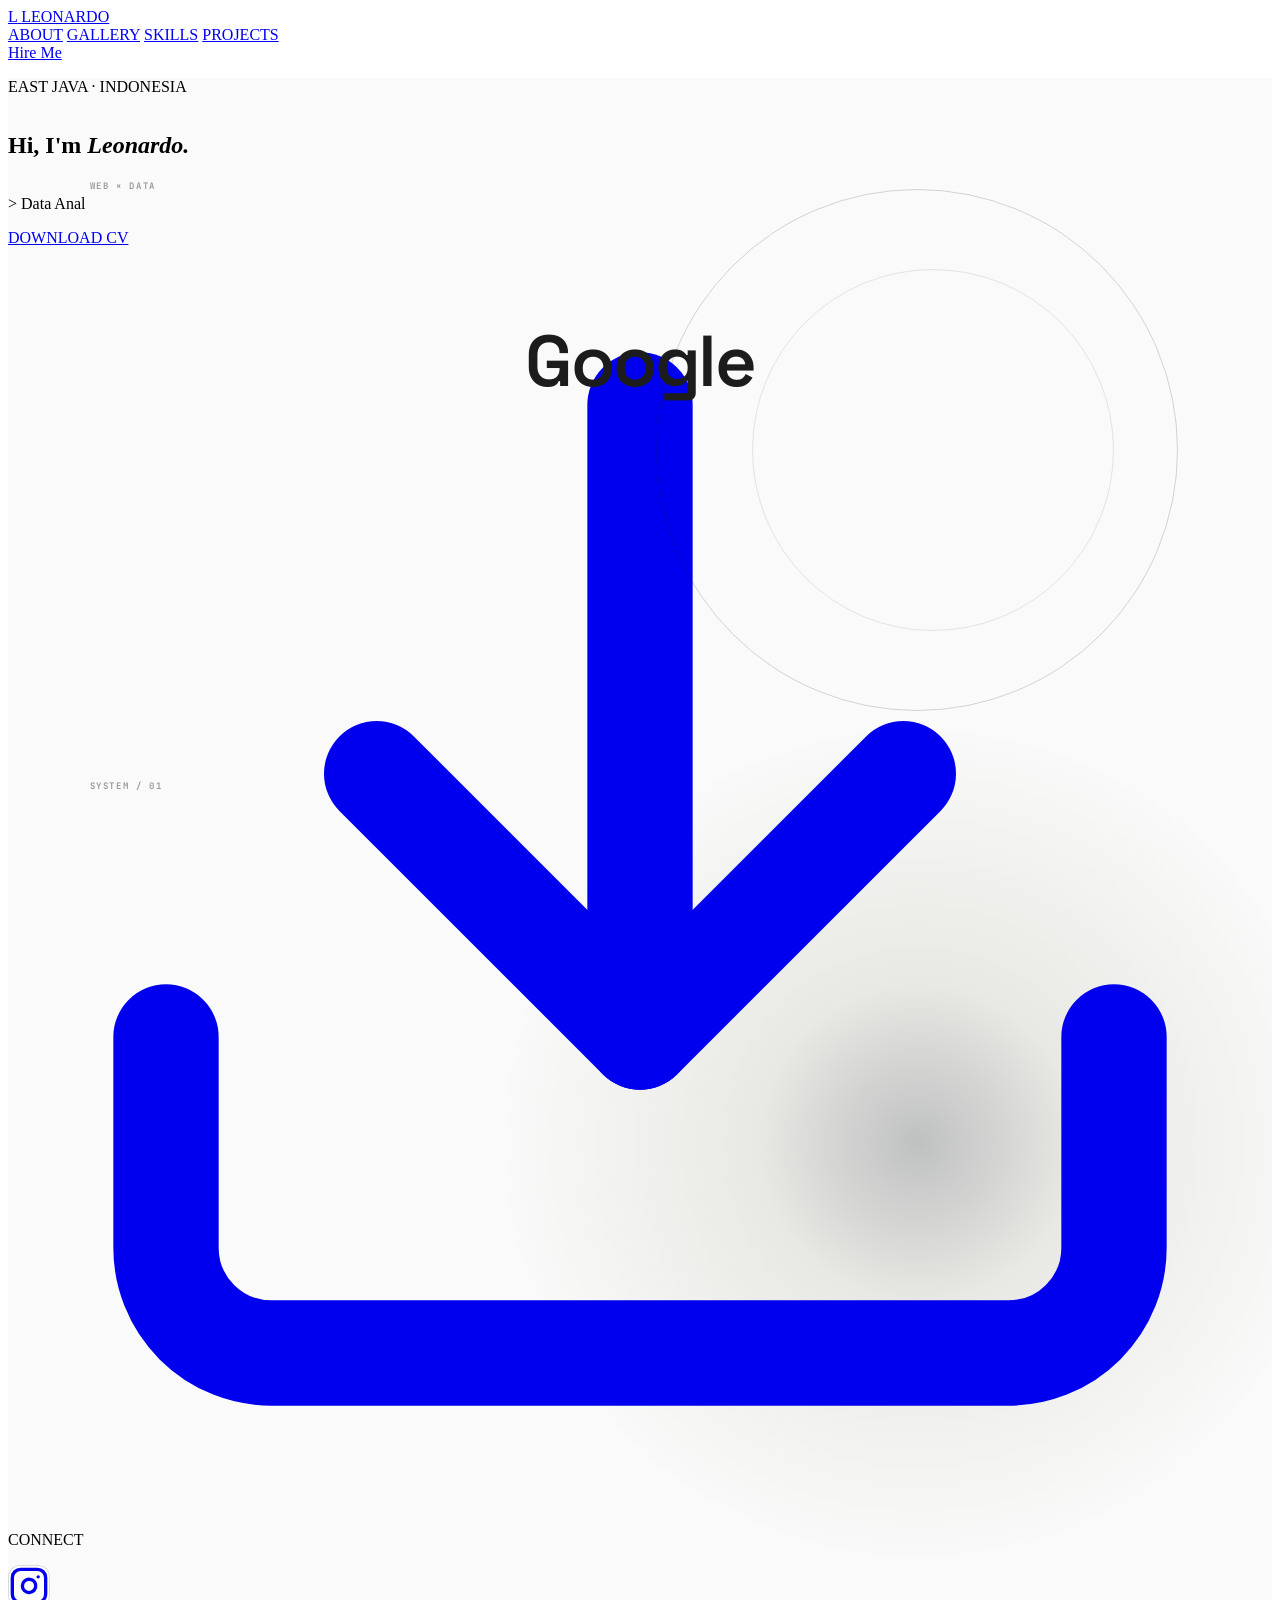
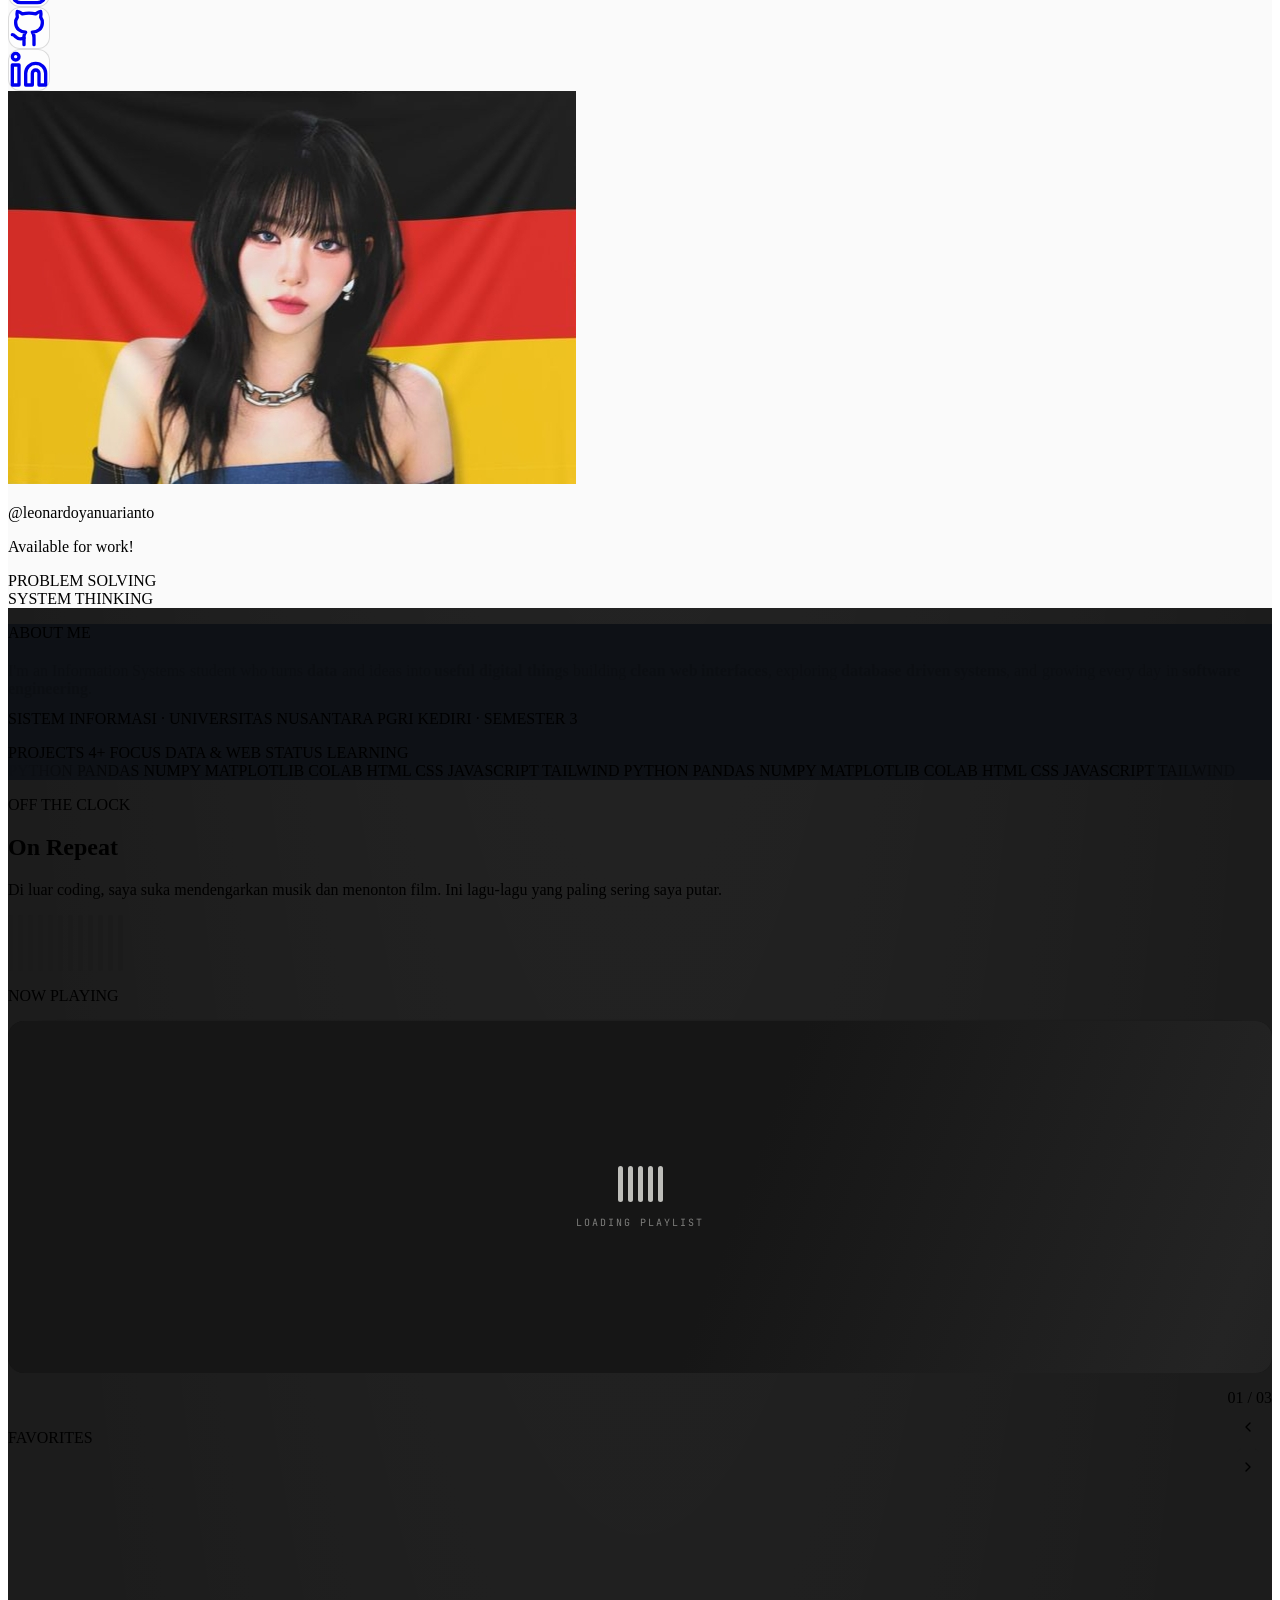
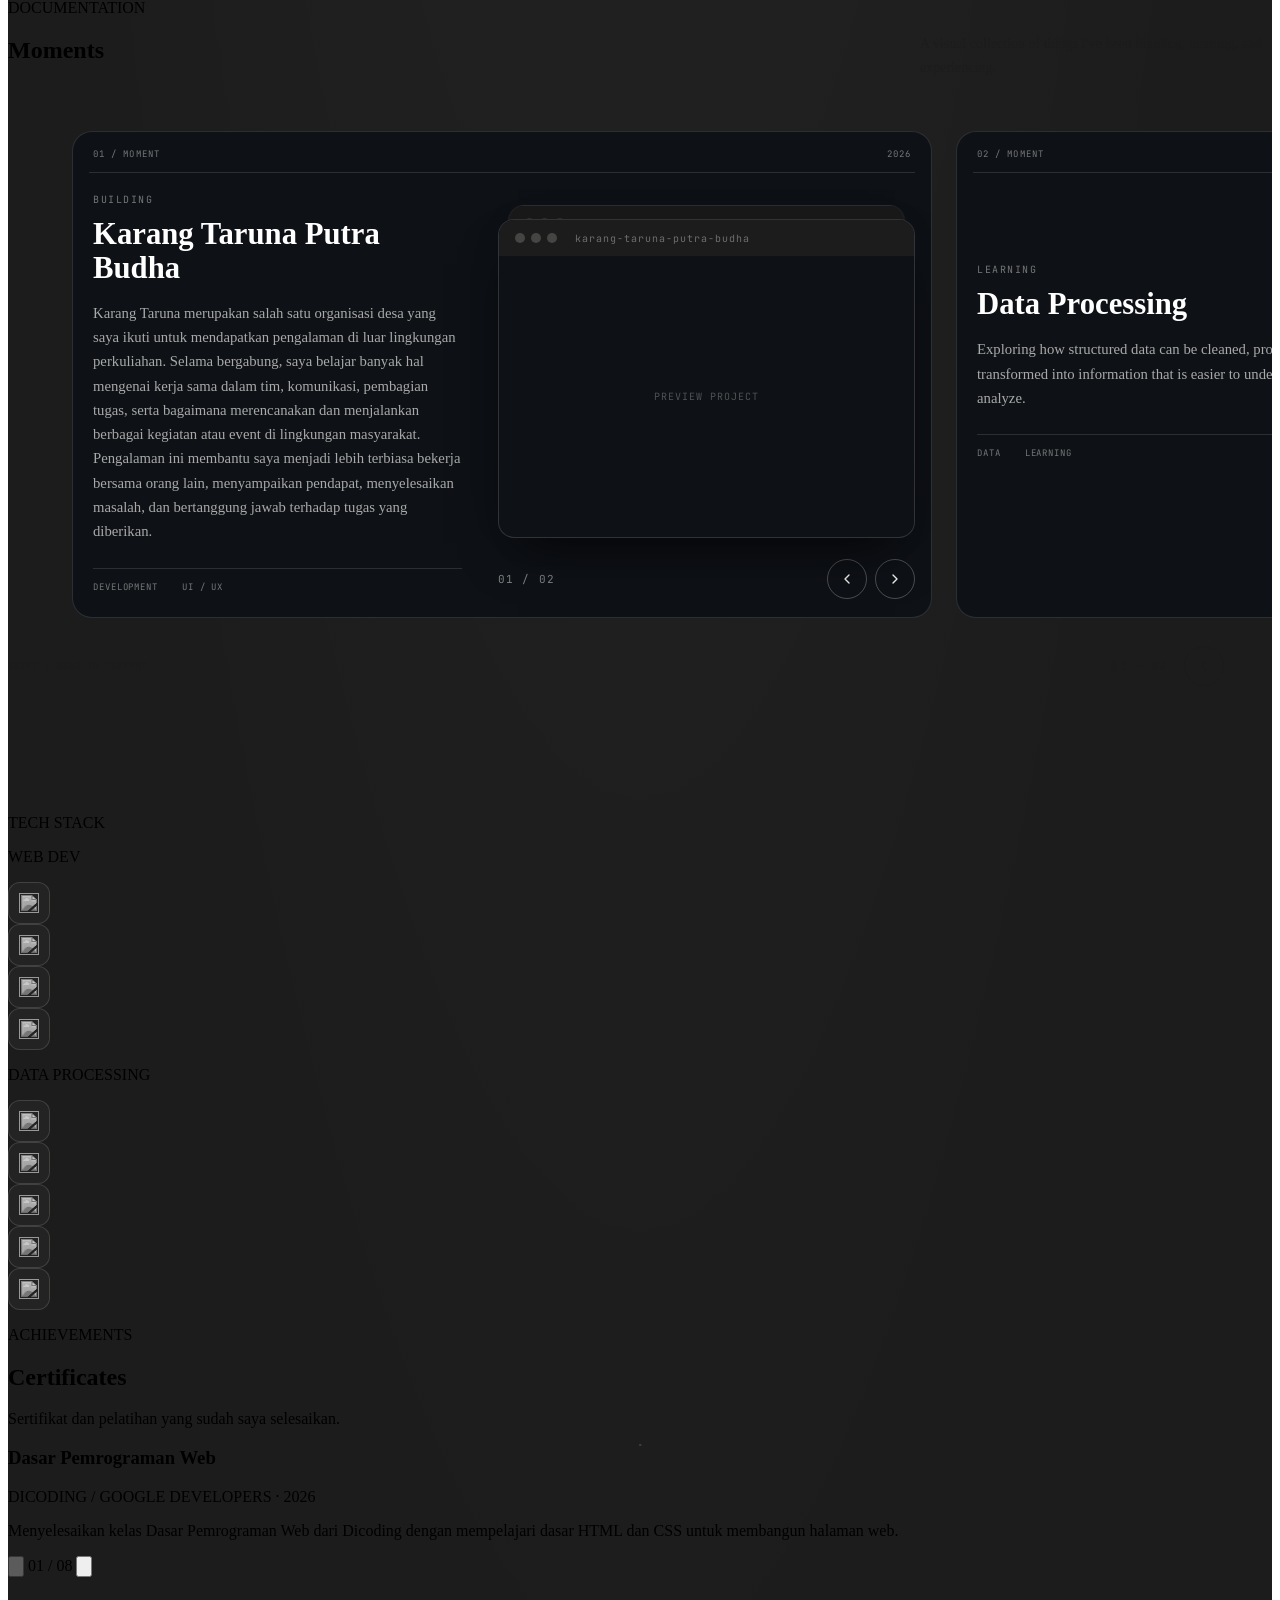
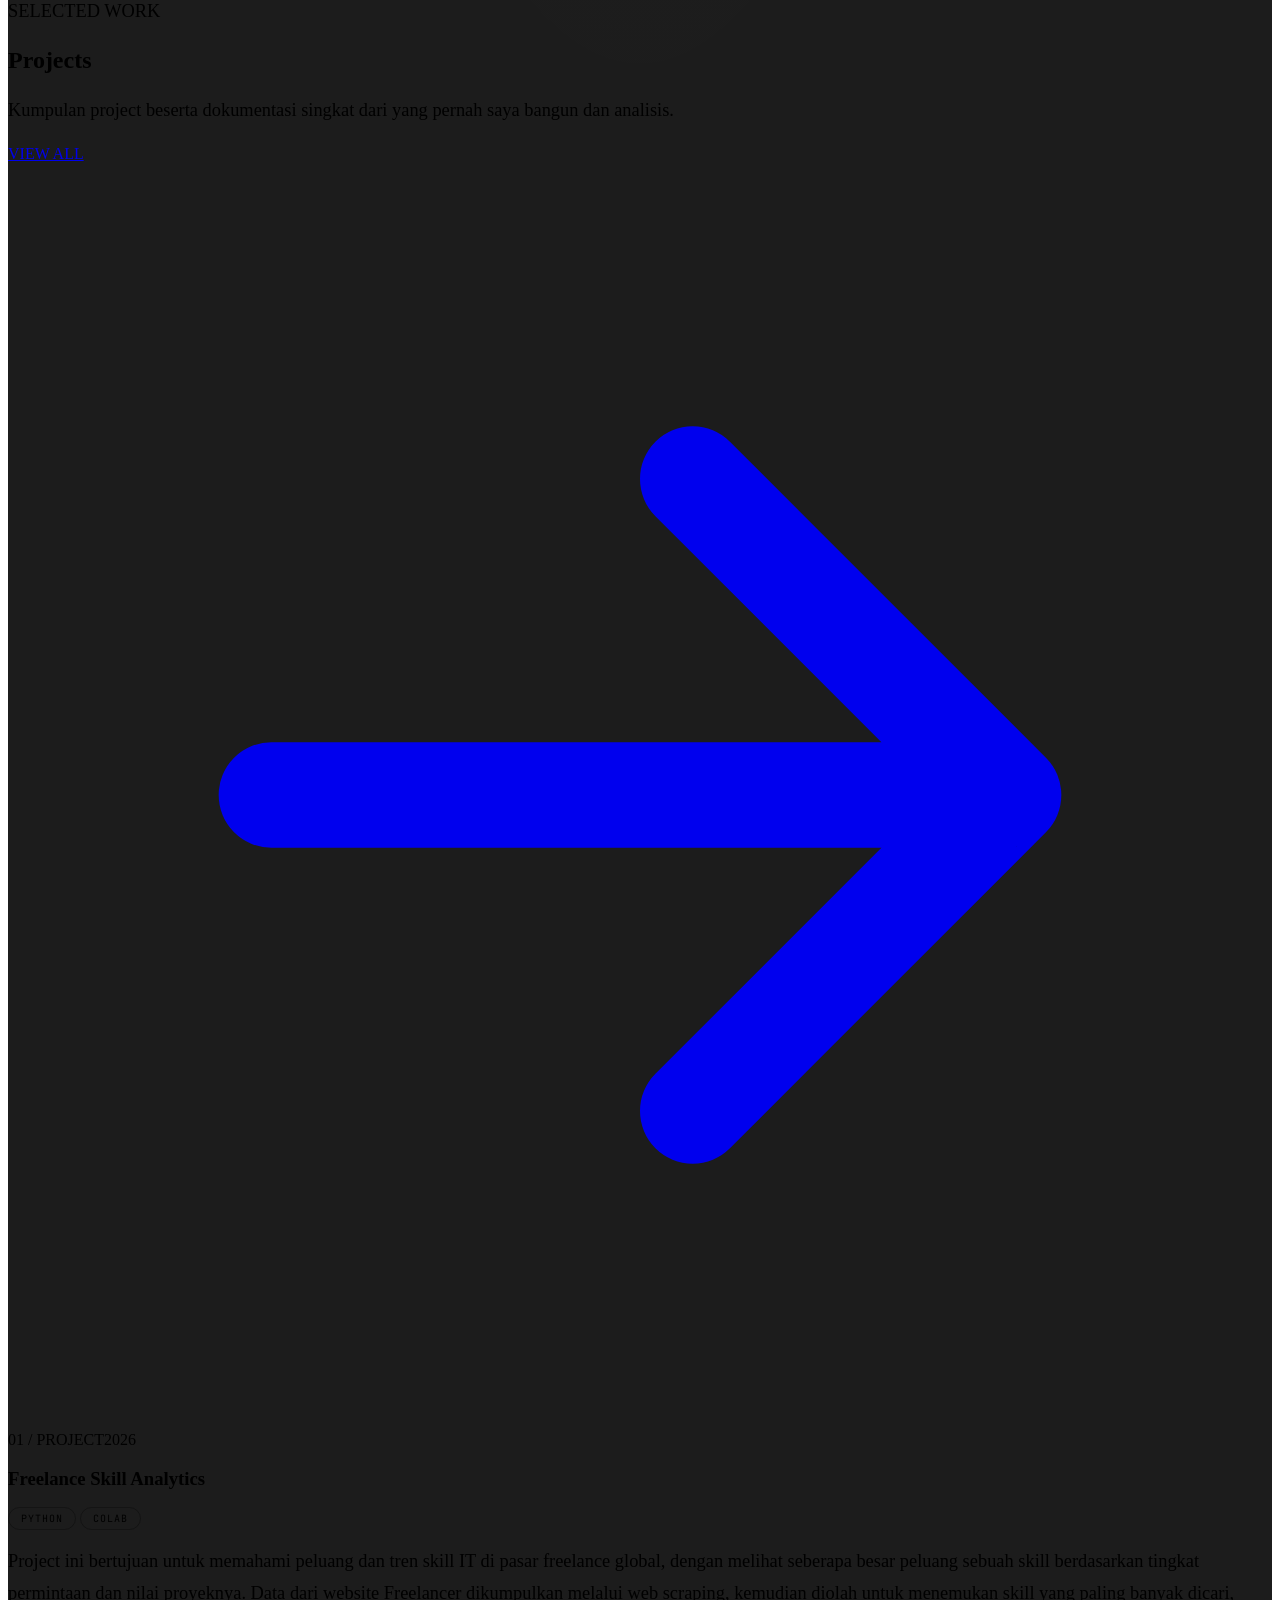
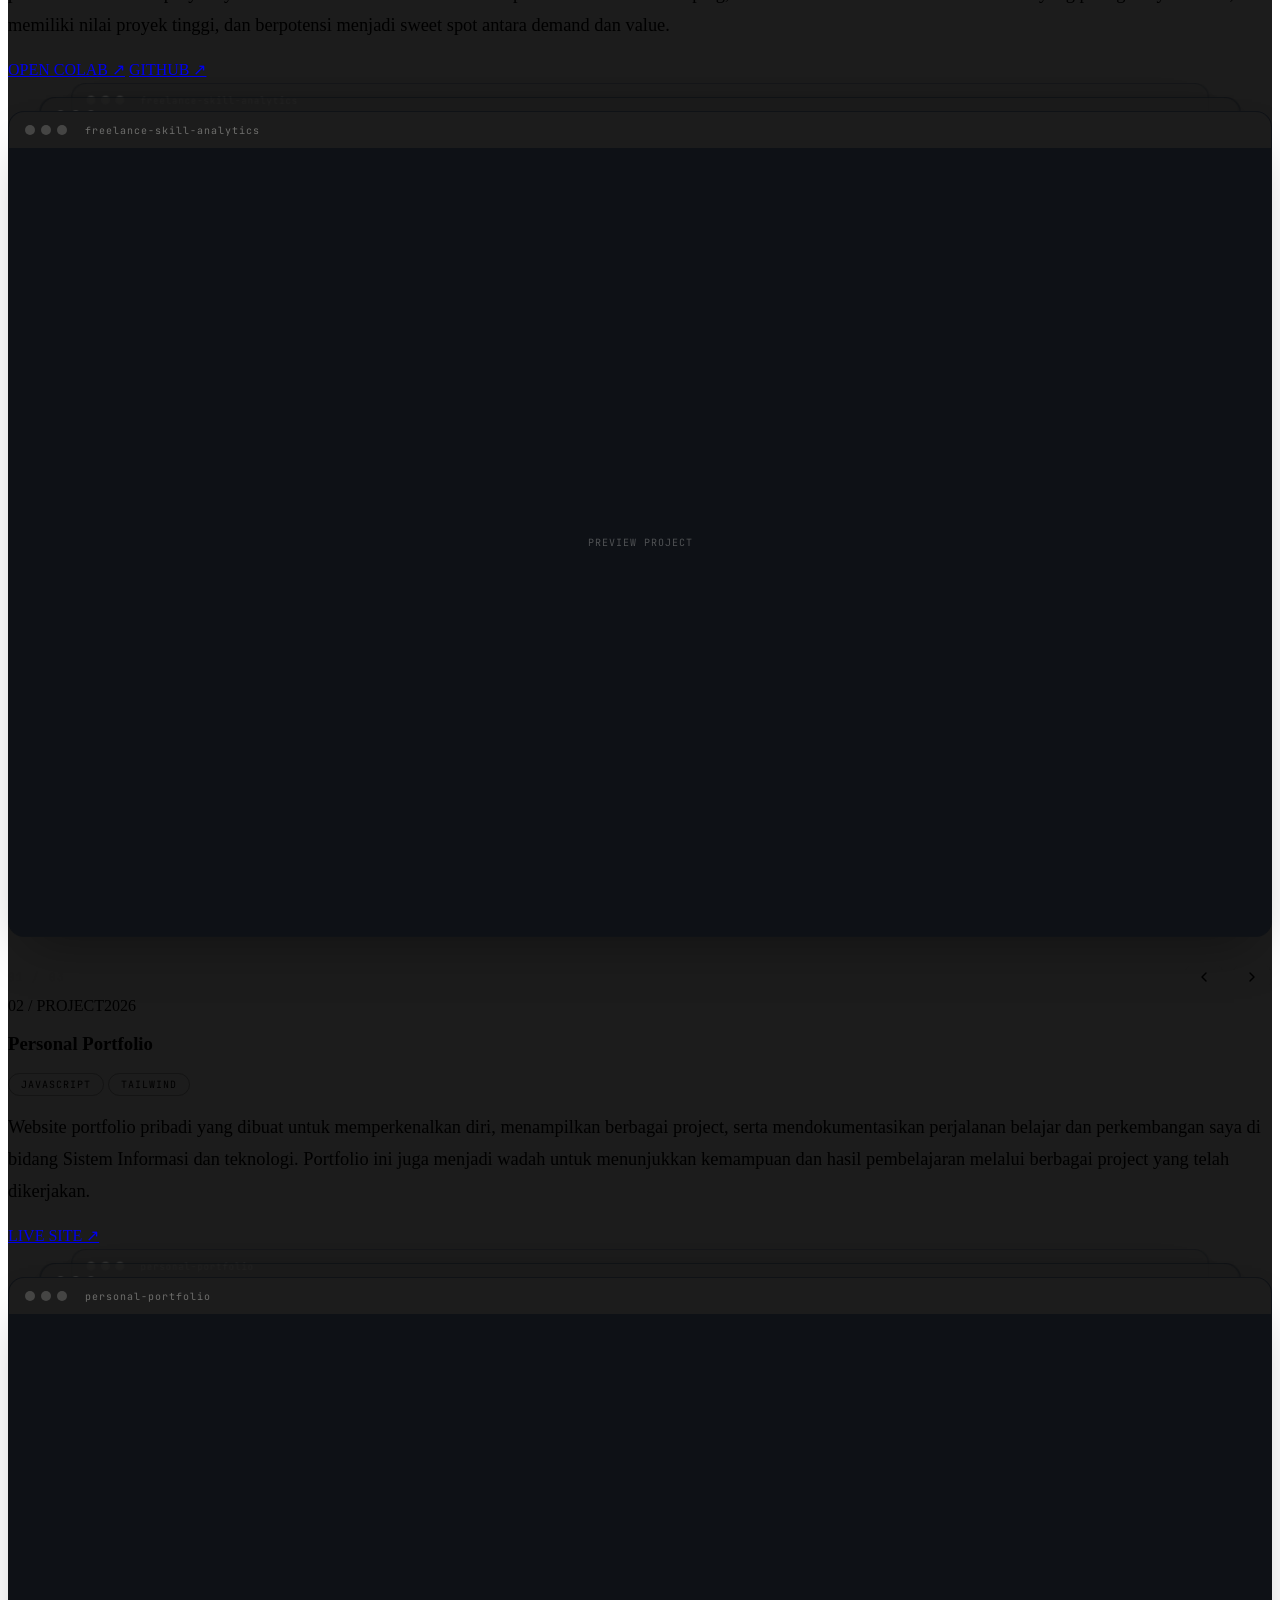
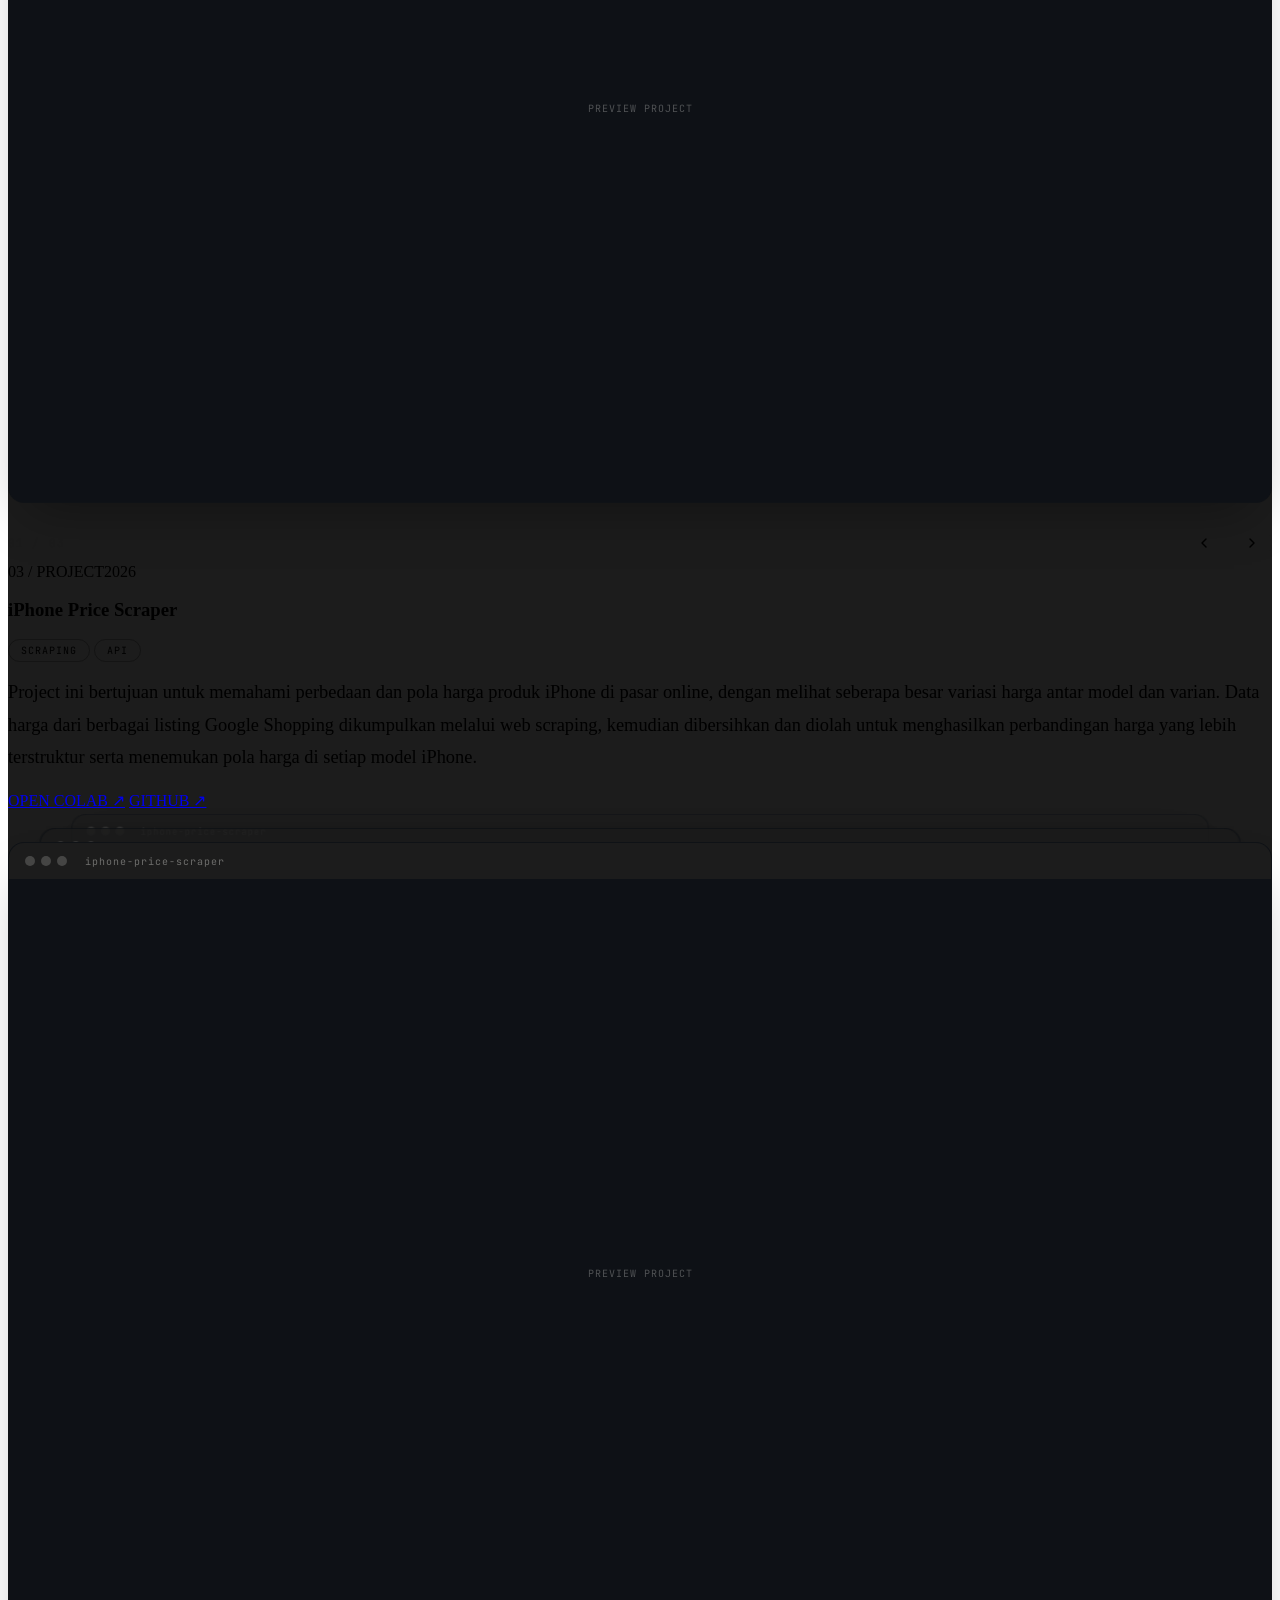
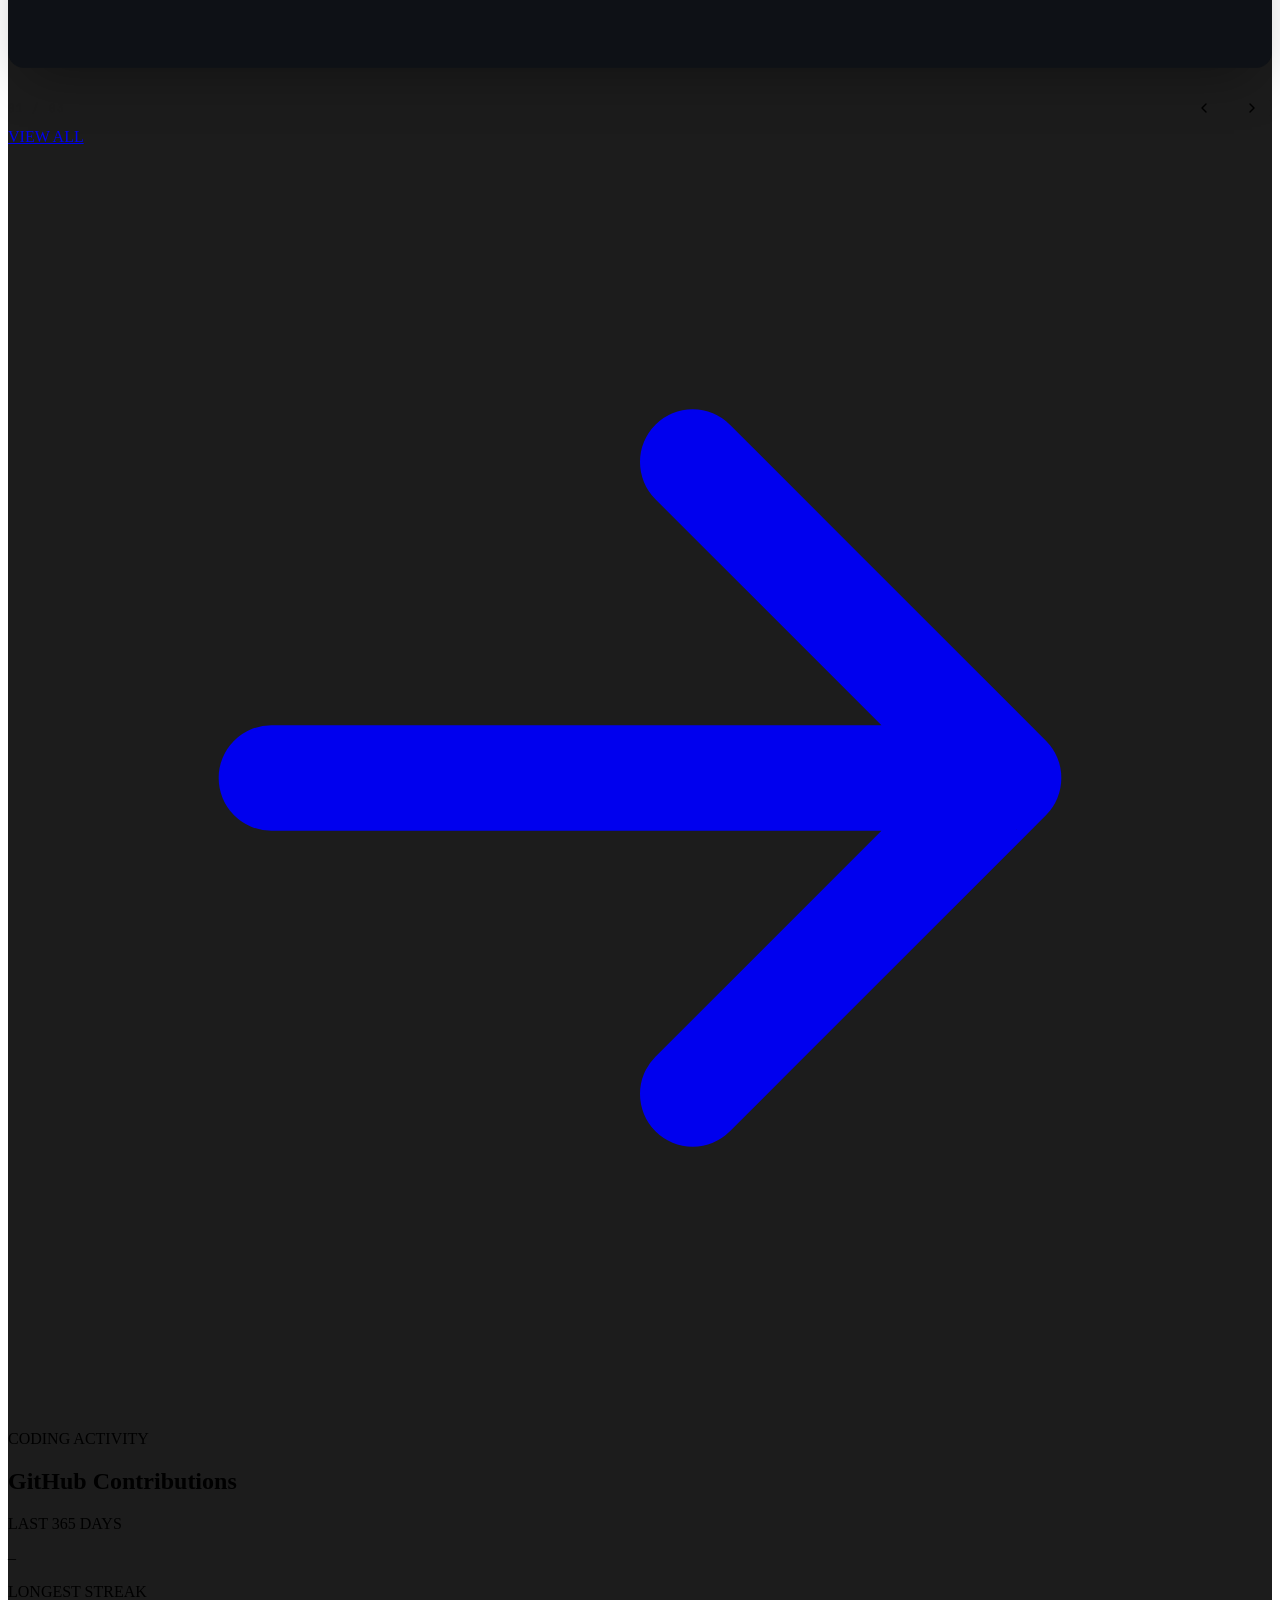
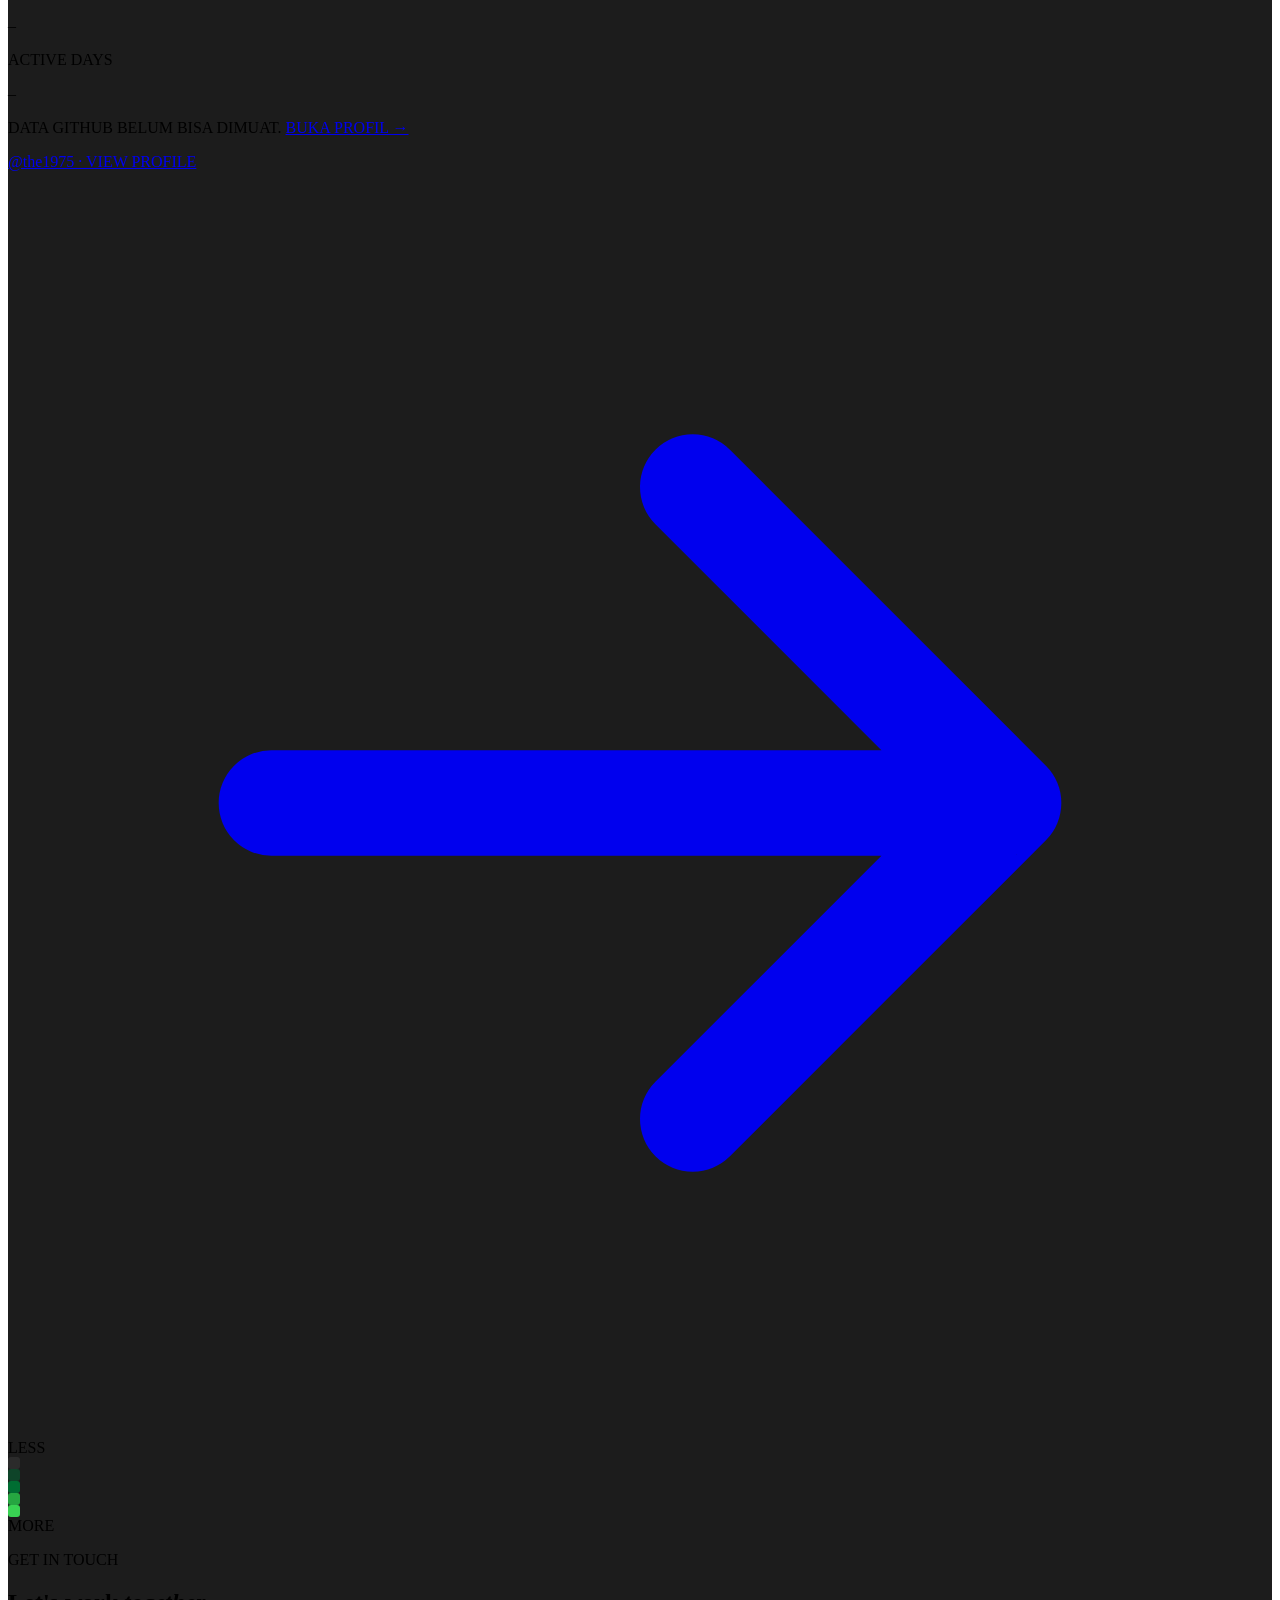
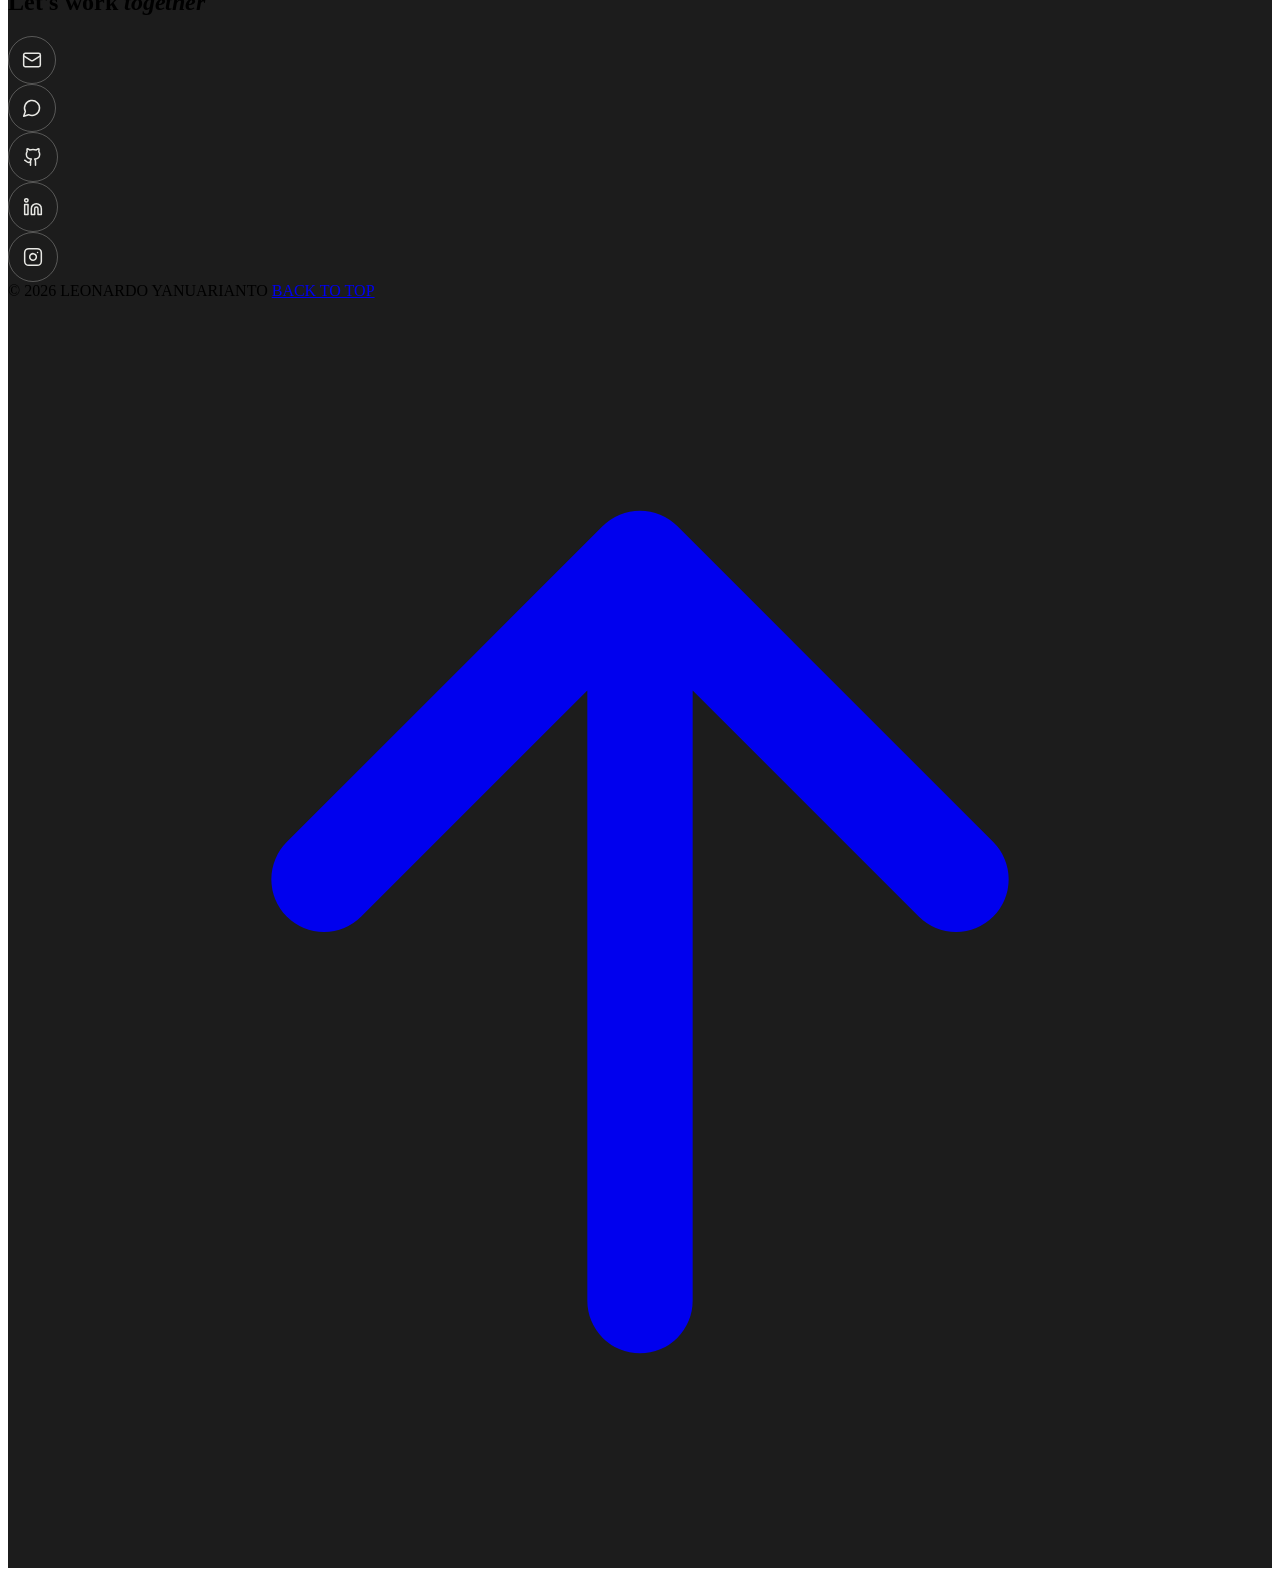
==== commit 873e991b: "[EDIT] web-portofolio/index.html" ====
--- a/web-portofolio/index.html
+++ b/web-portofolio/index.html
@@ -88,7 +88,7 @@
      data-query="portofolio leonardo"
      data-suggest="portofolio leonardo yanuarianto|portofolio leonardo data processing|portofolio leonardo sistem informasi|portofolio website tailwind|portugal">
   <div class="intro-progress" id="introProgress"></div>
-  <p class="intro-brand">Leonardo</p>
+  <p class="intro-brand">Google</p>
   <div class="intro-search" id="introSearch">
     <div class="intro-bar" id="introBar">
       <svg viewBox="0 0 24 24" fill="none" stroke="currentColor" stroke-width="1.8" stroke-linecap="round"><circle cx="11" cy="11" r="7"/><path d="M20 20l-3.5-3.5"/></svg>
--- a/web-portofolio/css/intro.css
+++ b/web-portofolio/css/intro.css
@@ -20,15 +20,26 @@
 .intro-progress { position: absolute; top: 0; left: 0; width: 0; height: 3px; background: #1c1c1c; }
 .intro-progress.is-run { width: 100%; transition: width .55s cubic-bezier(.3, .7, .2, 1); }
 
-/* Tulisan merek di atas kolom */
+/* Tulisan merek: tiap huruf jatuh dari atas satu per satu (huruf dipecah oleh intro.js) */
 .intro-brand {
-  margin: 0 0 2rem;
+  margin: 0 0 2rem; visibility: hidden;            /* tersembunyi sampai JS selesai memecah huruf */
   font: 600 clamp(2.75rem, 11vw, 4.5rem)/1 "Space Grotesk", sans-serif;
   letter-spacing: -.03em;
 }
+.intro-brand.is-ready { visibility: visible; }
+.intro-brand span {
+  display: inline-block;
+  animation: intro-drop .5s cubic-bezier(.34, 1.56, .64, 1) both;
+  animation-delay: calc(var(--i) * 55ms);          /* jeda antar huruf */
+}
+@keyframes intro-drop {
+  from { opacity: 0; transform: translateY(-1.1em); }
+  to   { opacity: 1; transform: none; }
+}
 
 /* Kolom pencarian */
-.intro-search { position: relative; width: min(36rem, 100%); }
+.intro-search {   position: relative; width: min(36rem, 100%);   opacity: 0; transform: translateY(10px);   transition: opacity .4s ease, transform .4s ease; } 
+.intro-search.is-in { opacity: 1; transform: none; }
 .intro-bar {
   display: flex; align-items: center; gap: .9rem;
   height: 3.5rem; padding: 0 1.25rem;
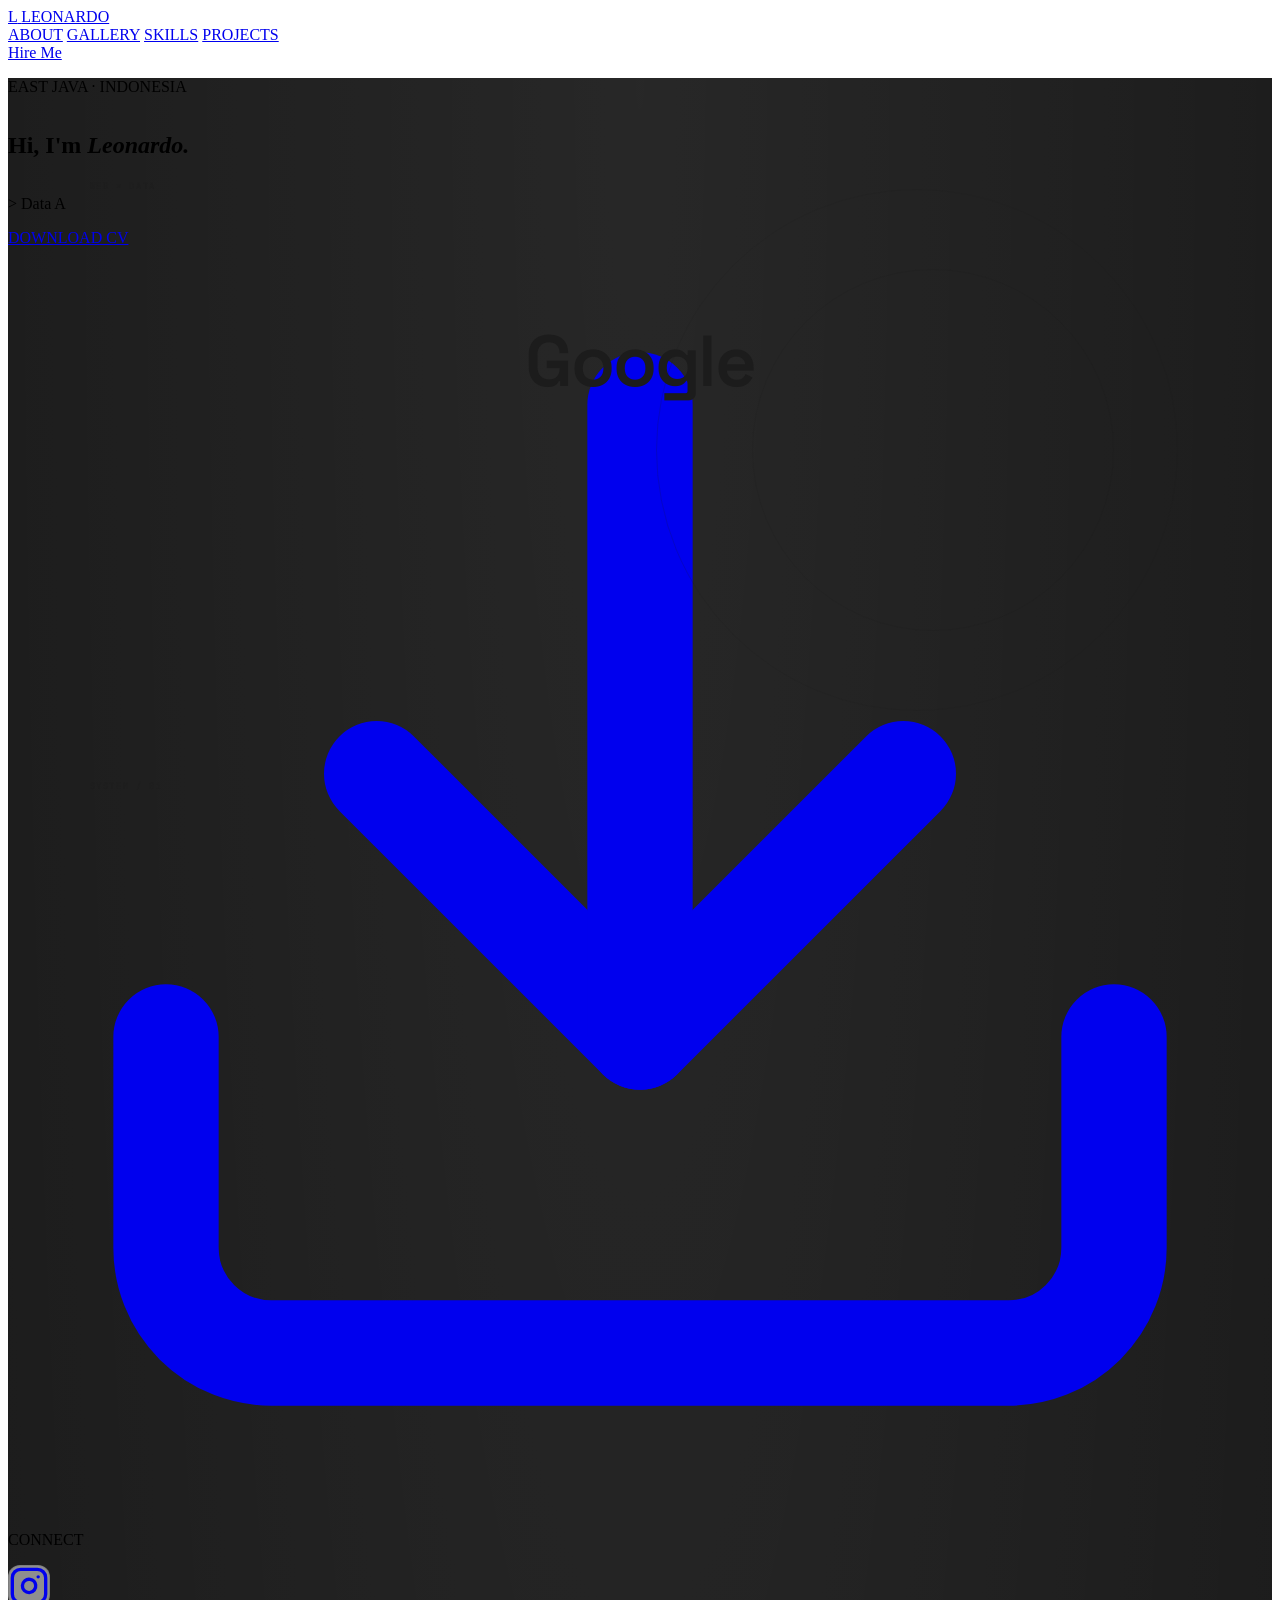
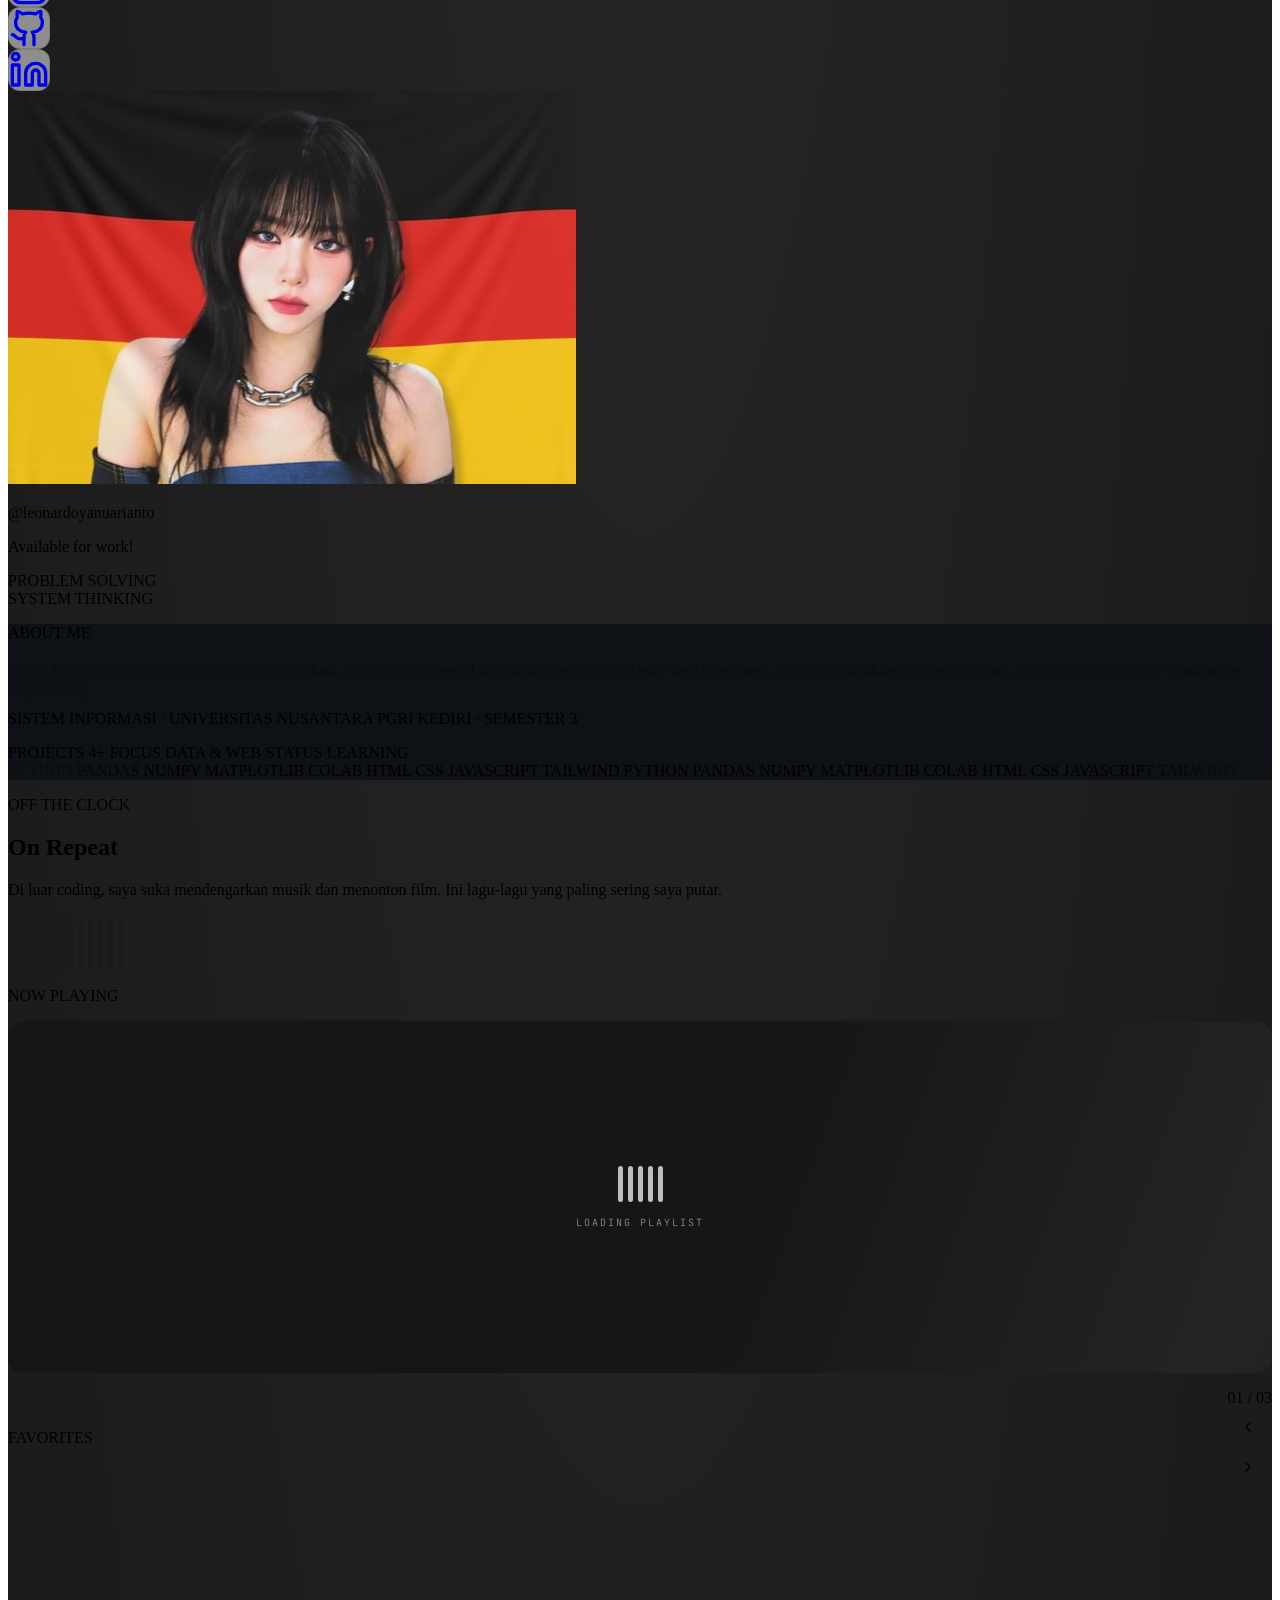
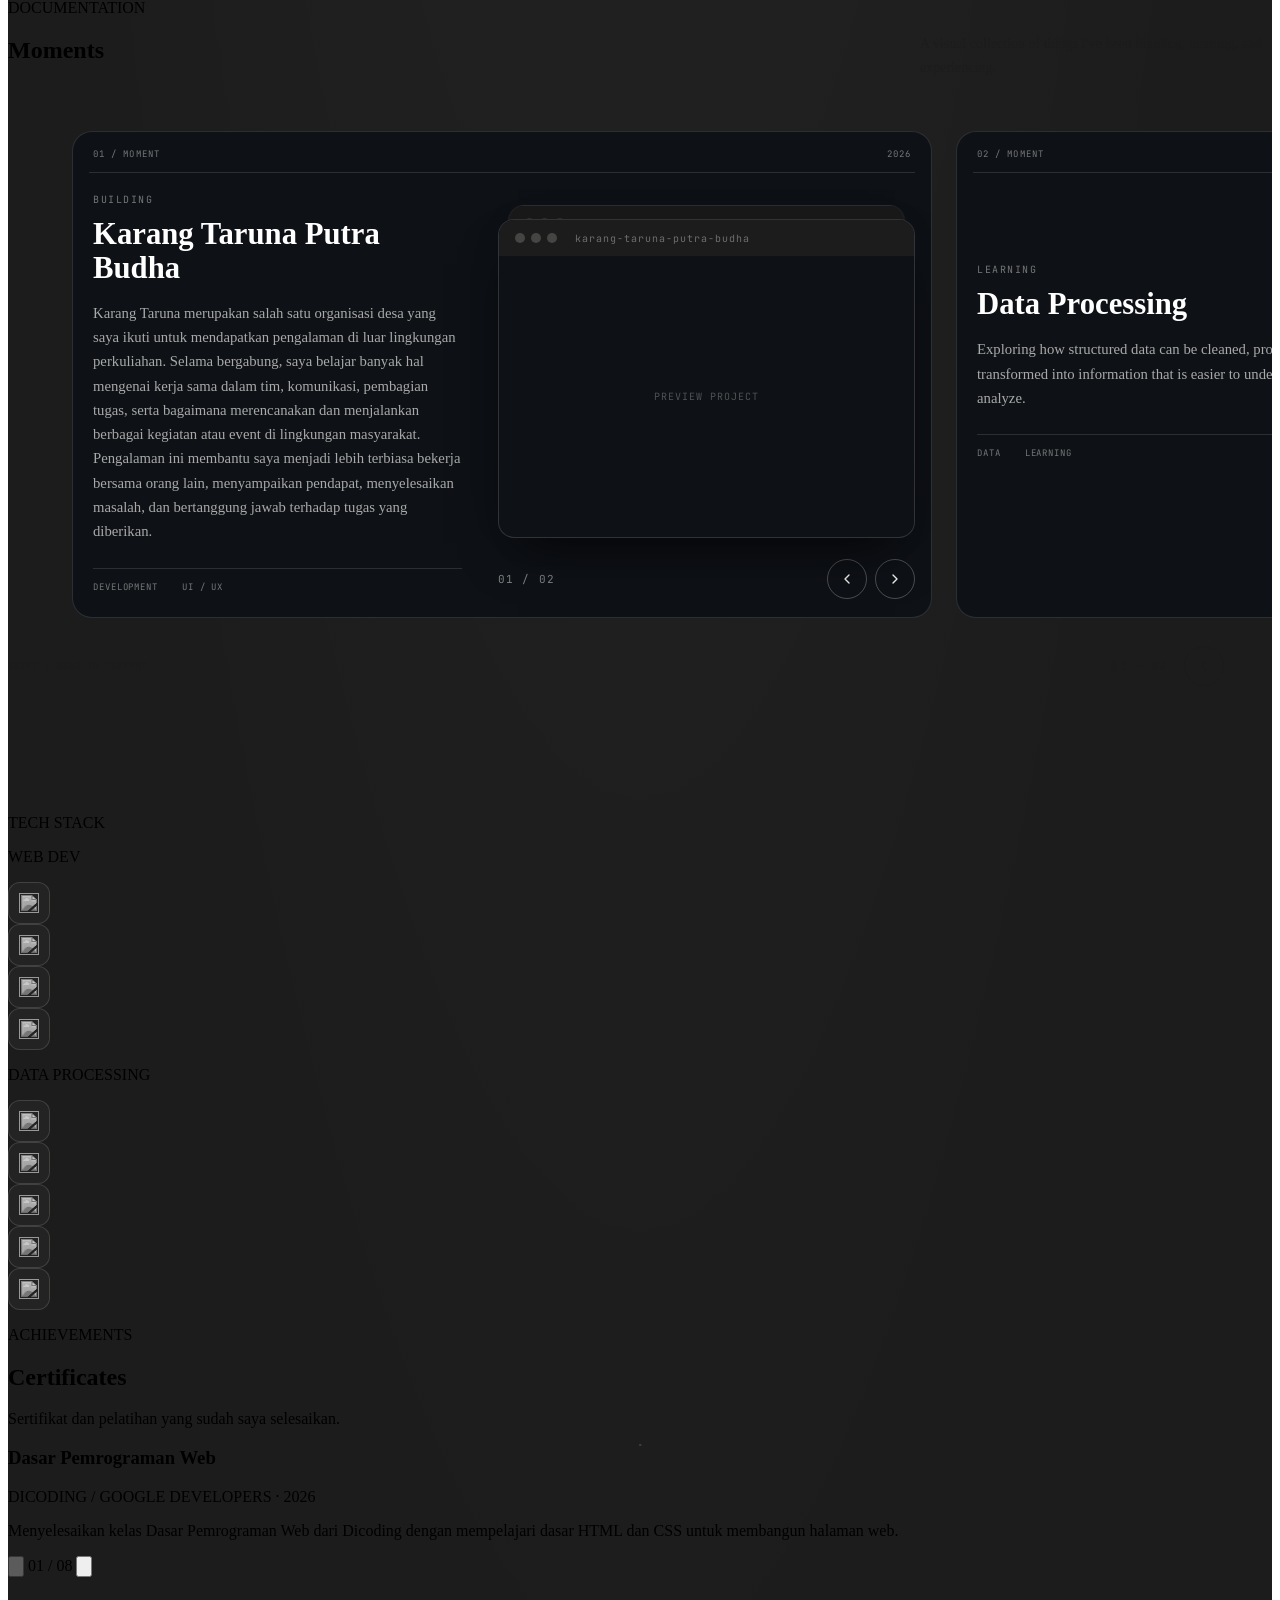
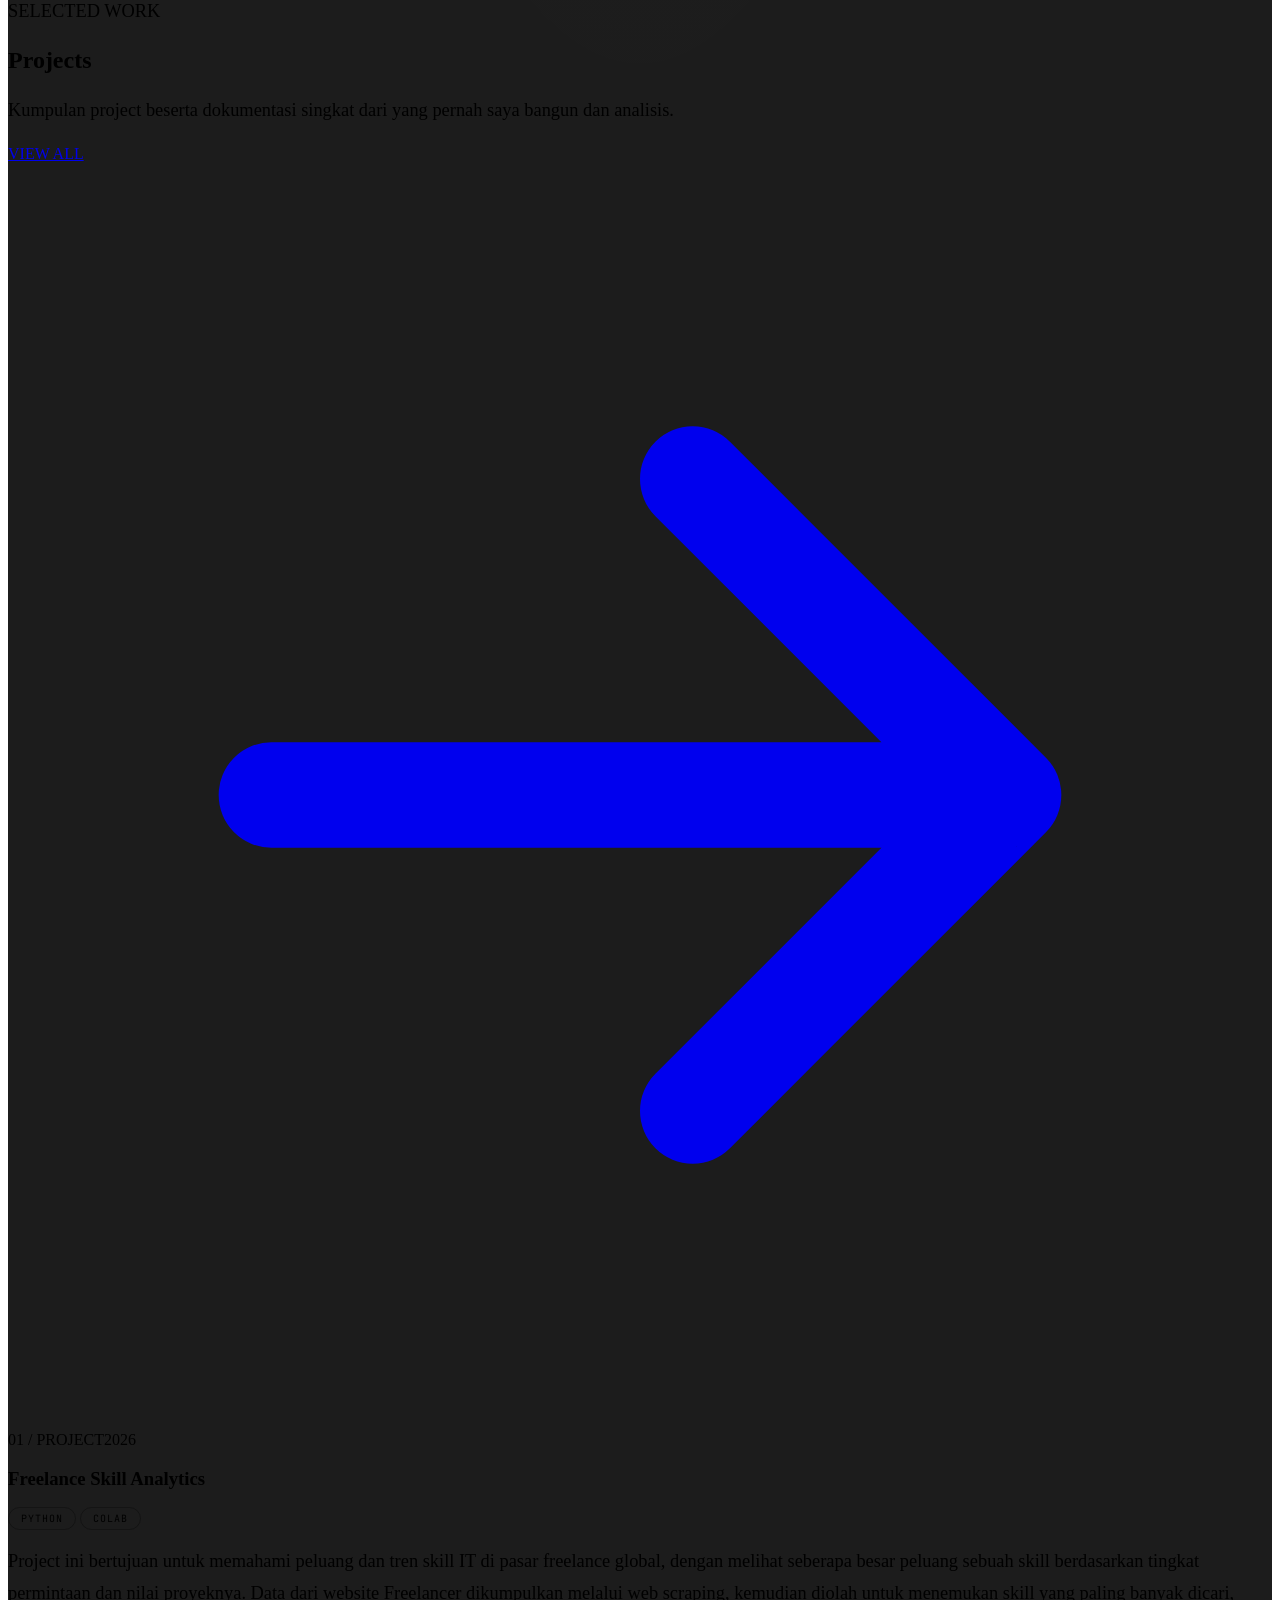
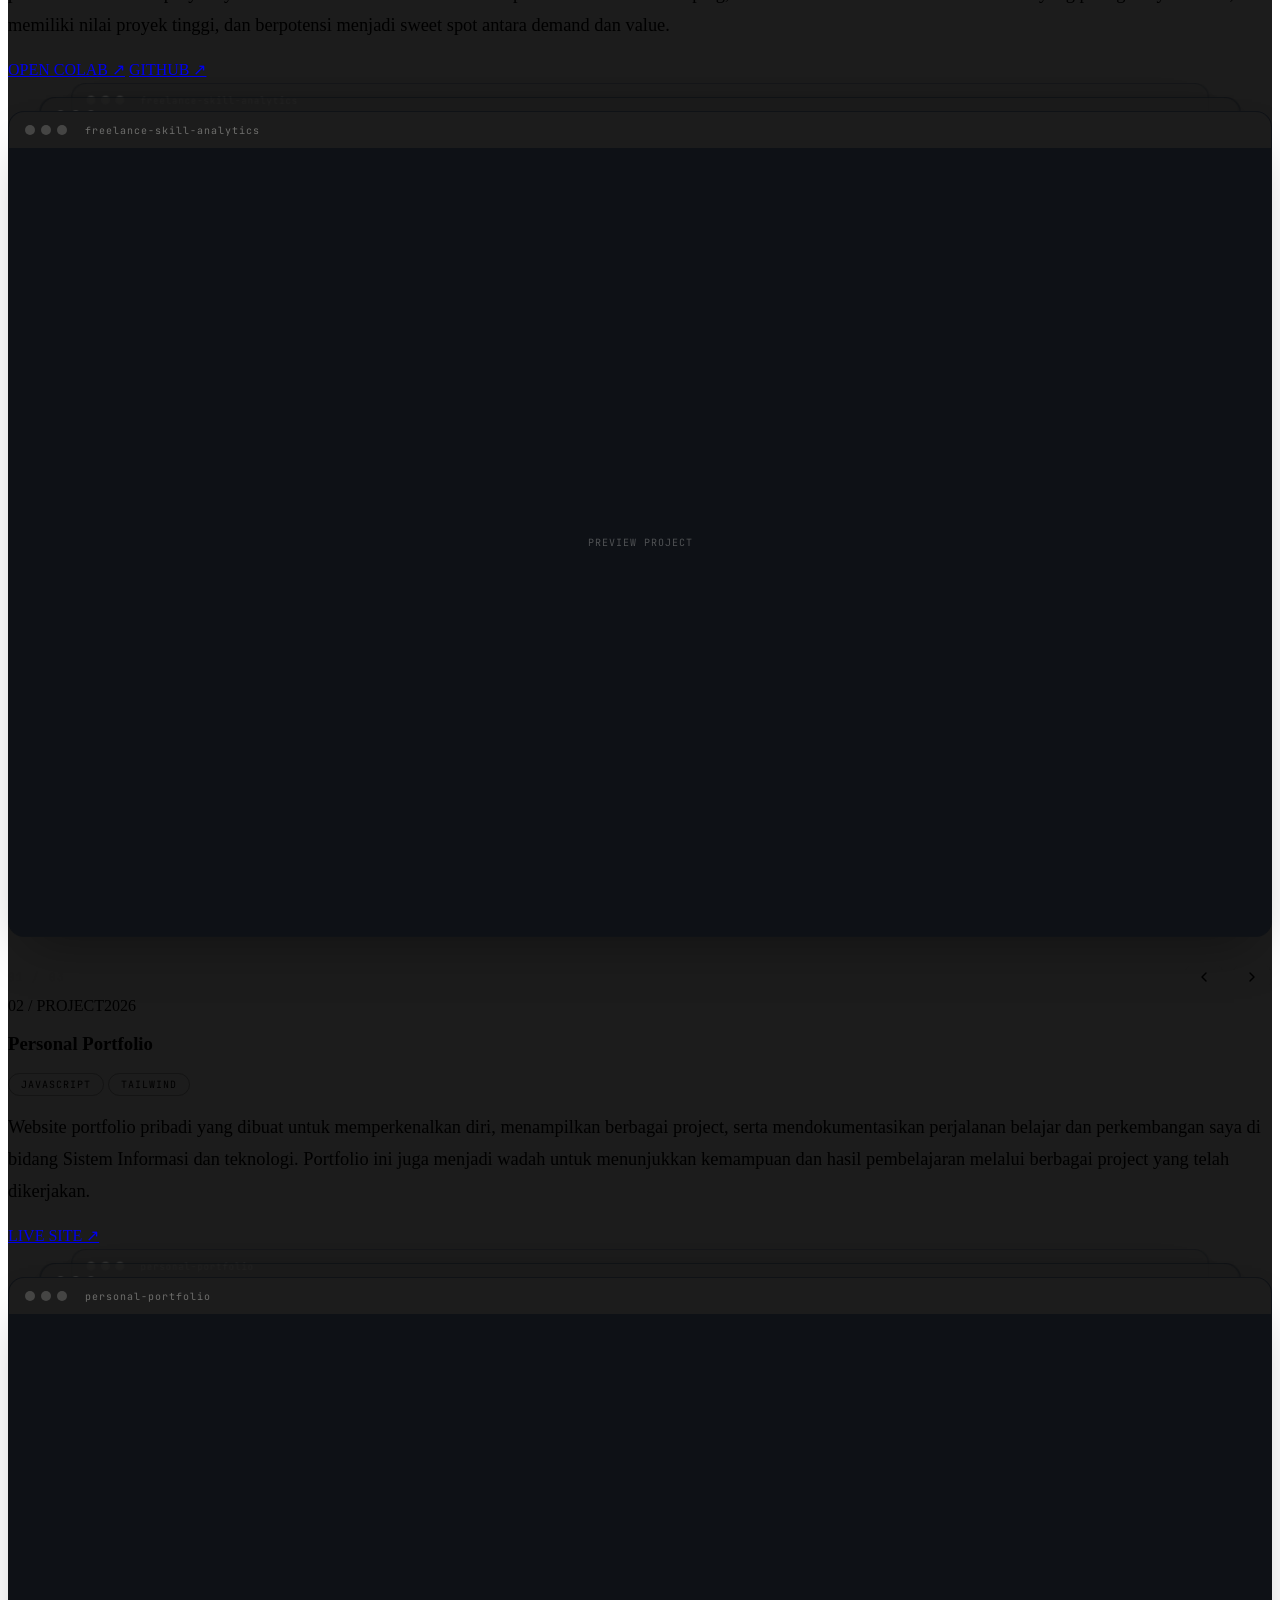
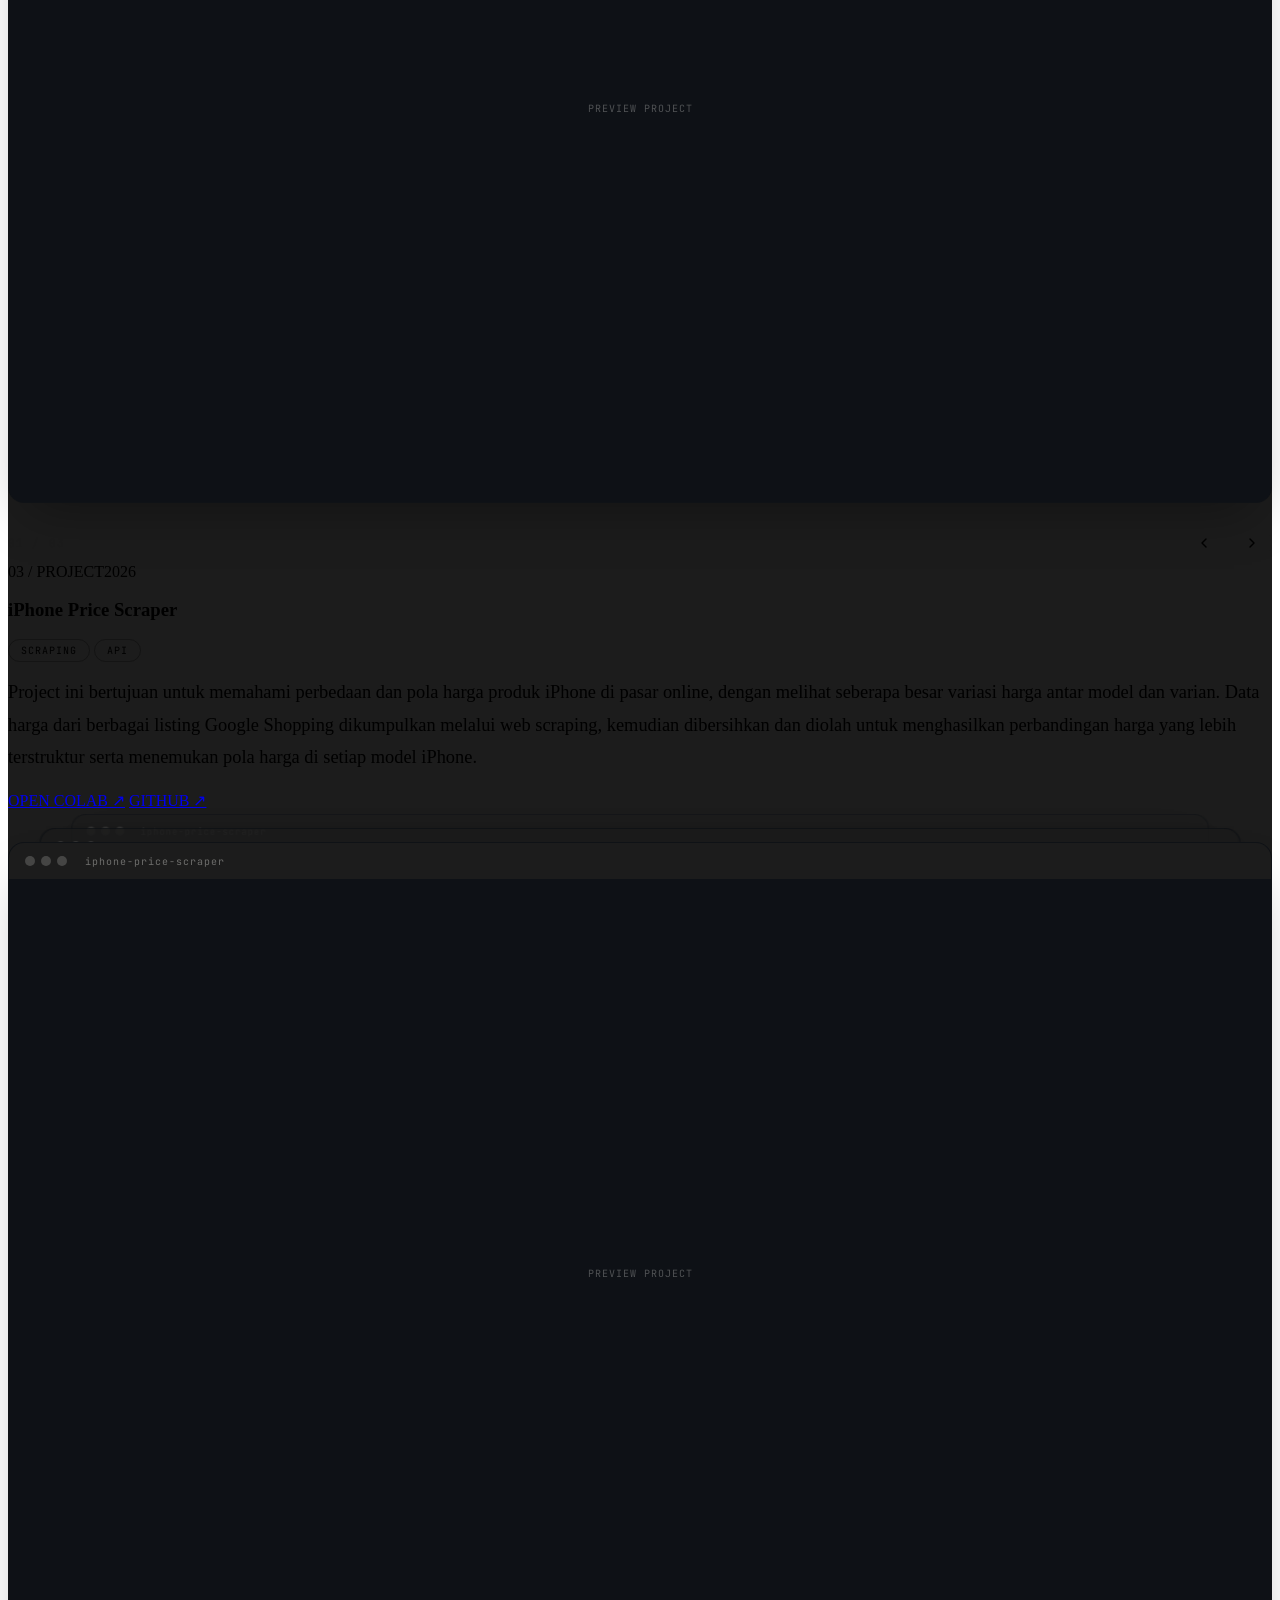
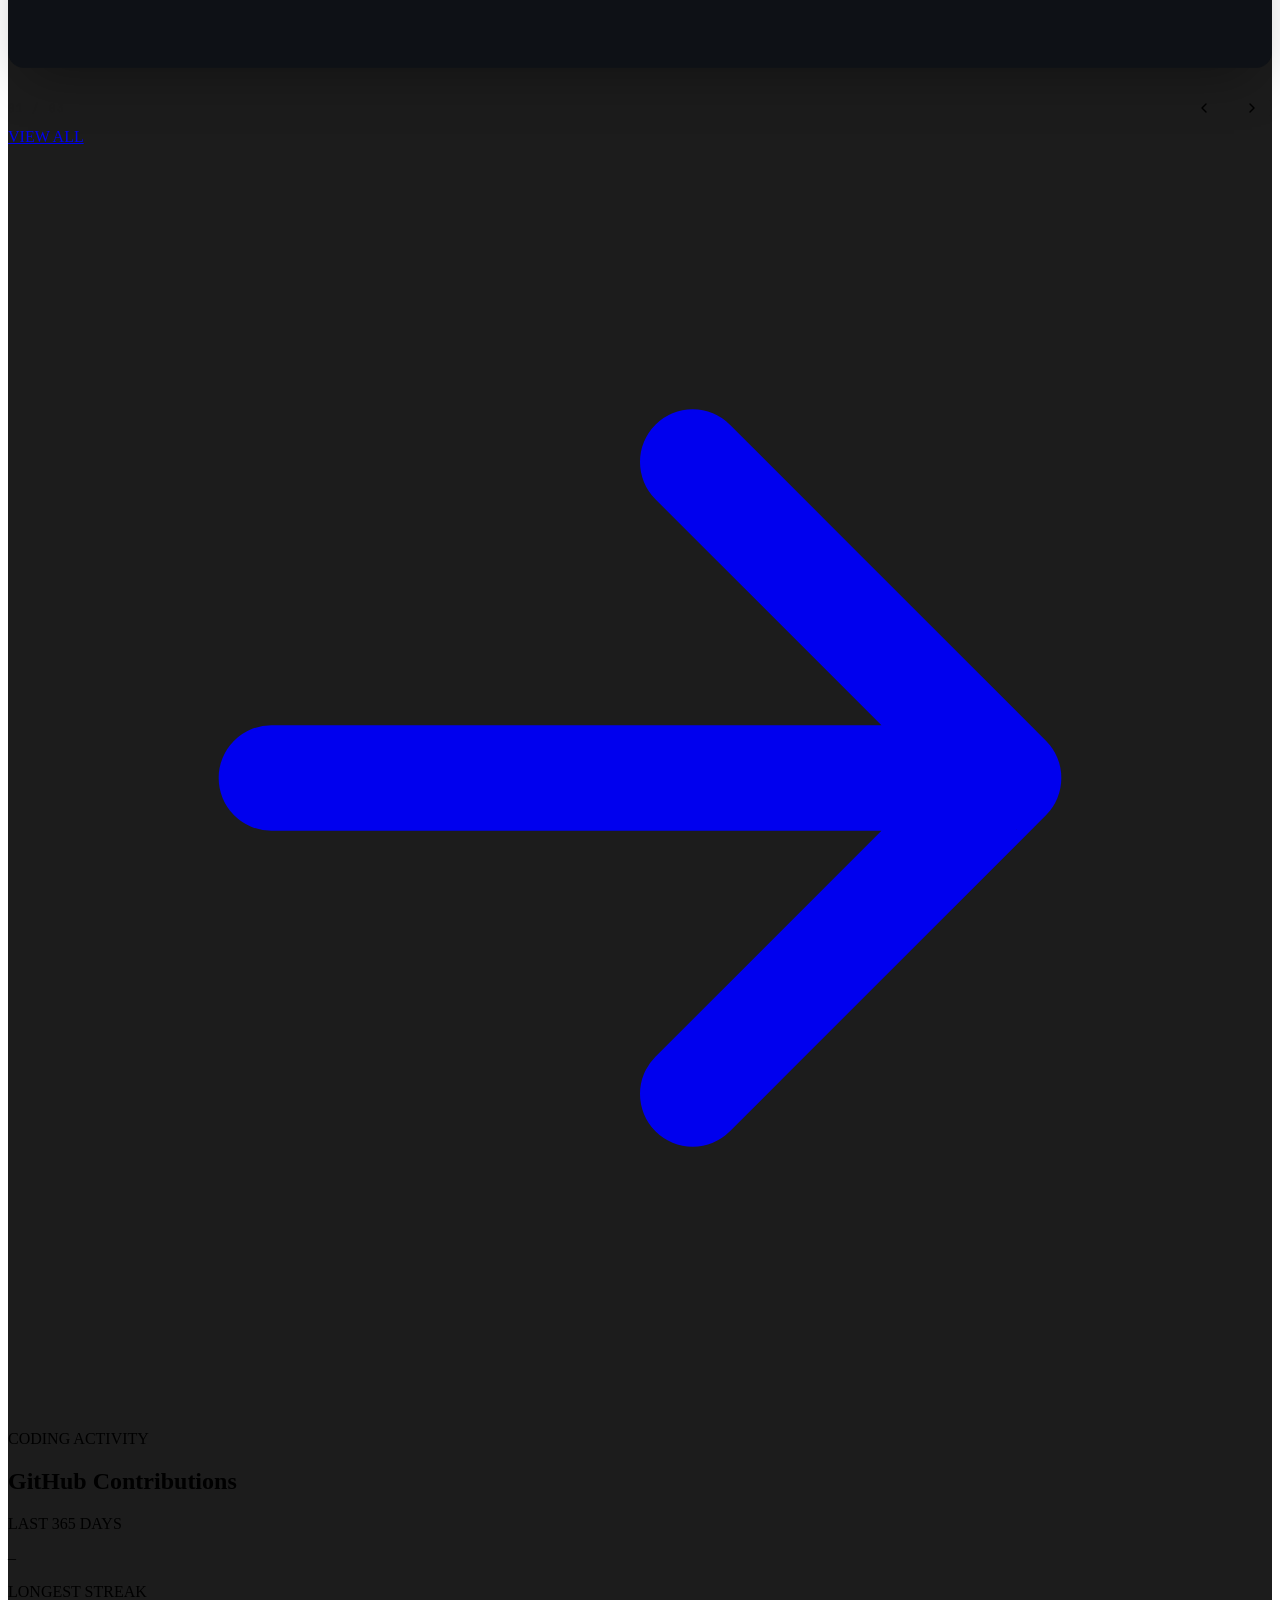
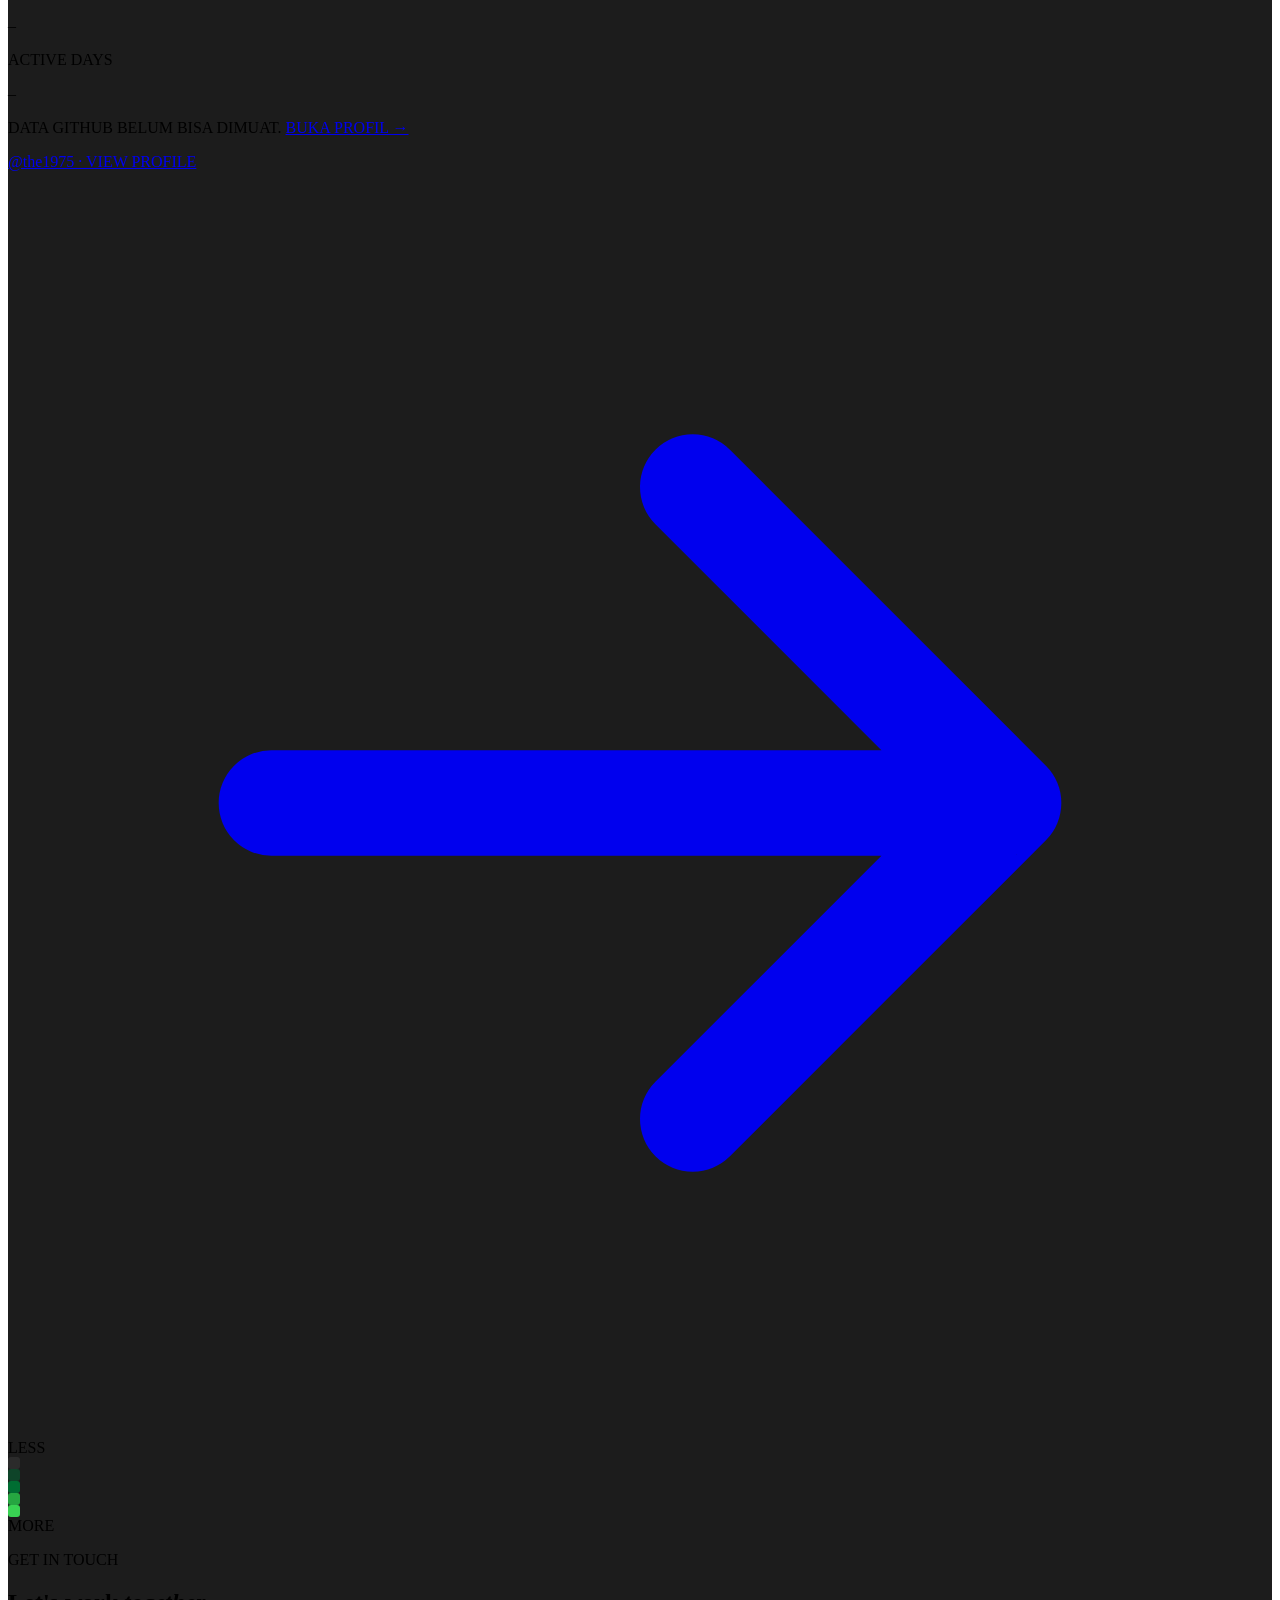
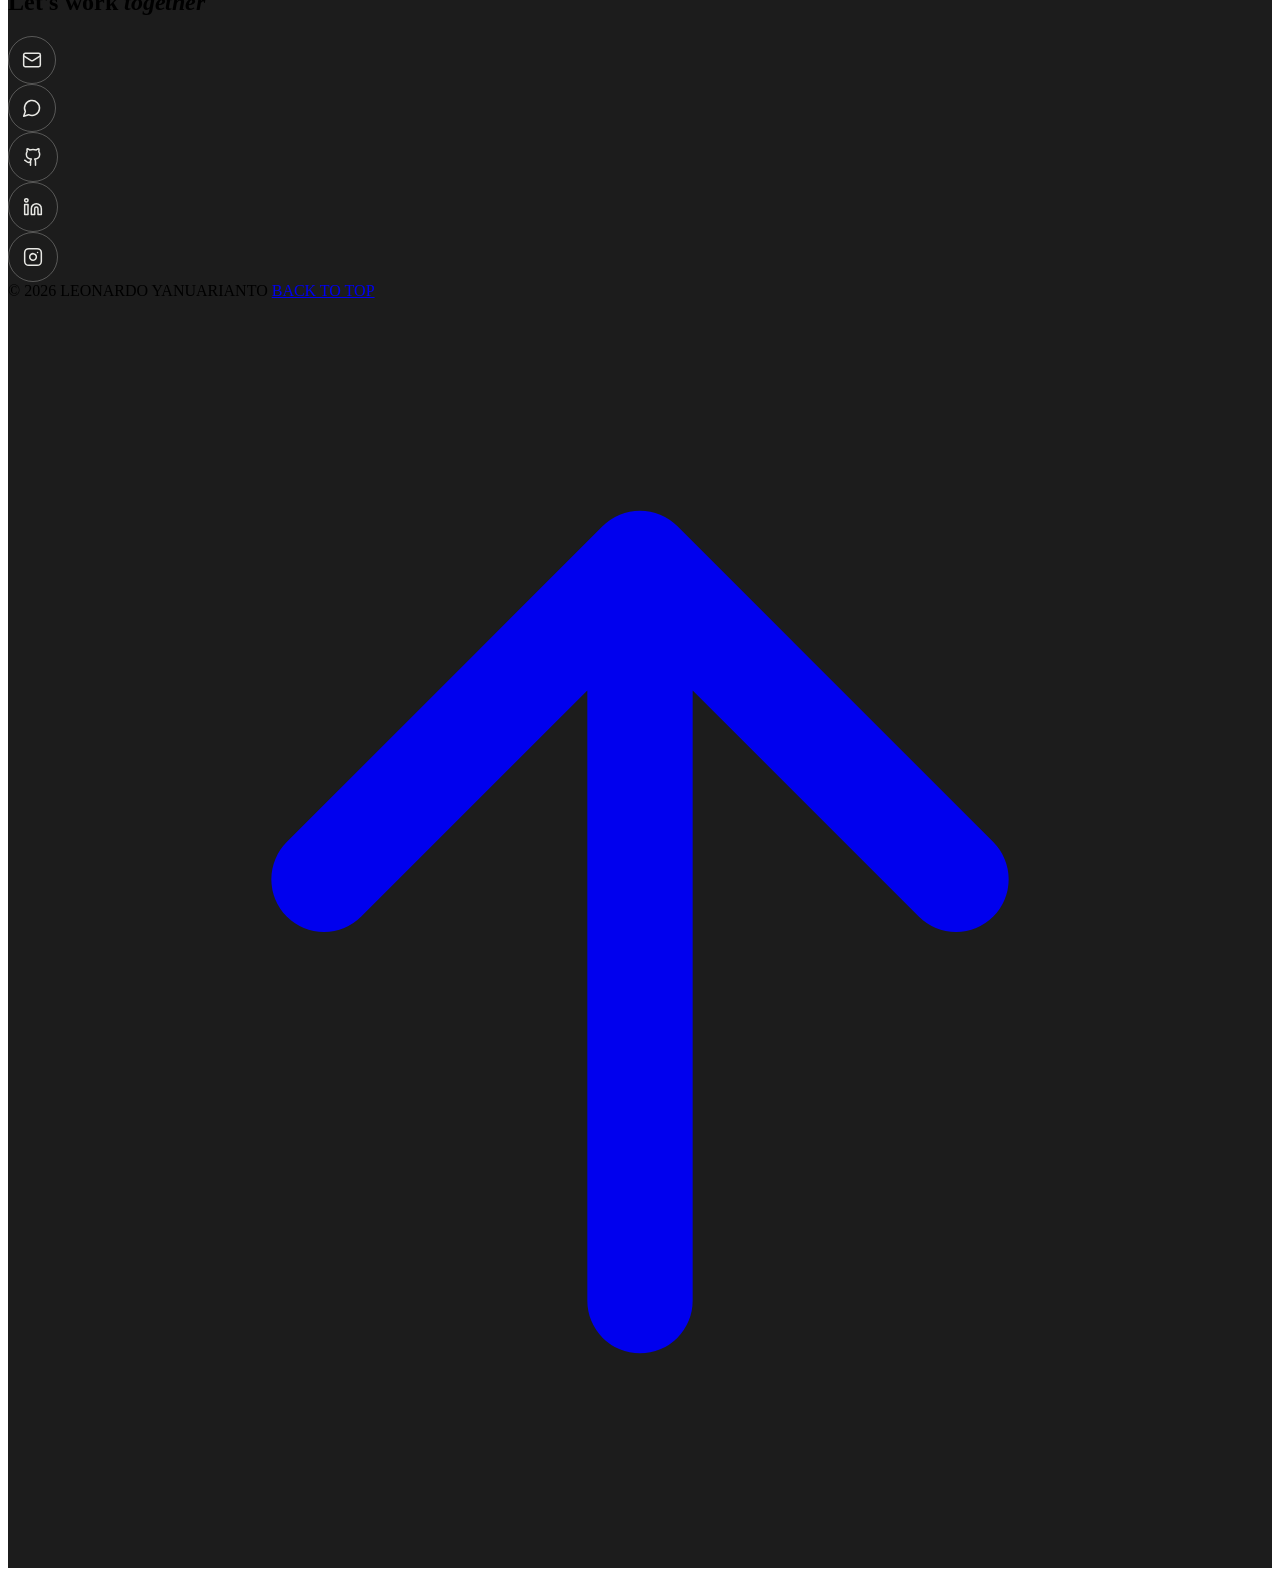
==== commit f459b206: "[EDIT] web-portofolio/index.html" ====
--- a/web-portofolio/index.html
+++ b/web-portofolio/index.html
@@ -76,6 +76,7 @@
   <link rel="stylesheet" href="css/moments.css">
   <link rel="stylesheet" href="css/music.css">
   <link rel="stylesheet" href="css/intro.css">
+  <link rel="stylesheet" href="css/sea.css">
   <script src="js/season.js"></script>   <!-- pilih gambar frame sesuai musim, harus di head -->
 </head>
 
@@ -131,24 +132,16 @@
 
       <!-- ============ HERO ============ -->
       <section
-        class="hero relative md:min-h-screen bg-paper rounded-3xl overflow-hidden px-6 md:px-16 pt-36 pb-16 grid md:grid-cols-2 gap-8 md:gap-12 items-center shadow-2xl"
-        style="background: radial-gradient(circle 420px at 72% 50%, #bfc1c1 0%, #e8e8e4 38%, #f2f2f0 72%, #fafafa 100%);">
-
-        <!-- Daun musiman: muncul di sekitar kursor (hero.js bagian 06) -->
-        <div class="hero-leaves" aria-hidden="true"></div>
+        class="hero hero-sea relative md:min-h-screen bg-night rounded-3xl overflow-hidden px-6 md:px-16 pt-36 pb-16 grid md:grid-cols-2 gap-8 md:gap-12 items-center shadow-2xl">
+
+        <!-- Latar laut: foto + overlay (gaya di css/sea.css) -->
+        <div class="sea-bg" aria-hidden="true"></div>
 
         <!-- Dekorasi: lingkaran + label kecil -->
         <div class="hero-decoration" aria-hidden="true">
           <span class="hero-label hero-label-1">WEB × DATA</span>
           <span class="hero-label hero-label-2">SYSTEM / 01</span>
         </div>
-
-        <!-- Dekorasi: grid garis tipis -->
-        <div class="pointer-events-none absolute inset-0"
-             style="background-image: linear-gradient(rgba(28,28,28,.045) 1px, transparent 1px), linear-gradient(90deg, rgba(28,28,28,.045) 1px, transparent 1px);
-                    background-size: 56px 56px;
-                    -webkit-mask-image: radial-gradient(ellipse 70% 60% at 70% 45%, #000 20%, transparent 75%);
-                    mask-image: radial-gradient(ellipse 70% 60% at 70% 45%, #000 20%, transparent 75%);"></div>
 
         <!-- Kolom kiri: teks -->
         <div class="relative z-10">
--- a/web-portofolio/css/leaves.css
+++ b/web-portofolio/css/leaves.css
@@ -11,14 +11,8 @@
 
 html[data-season="spring"] .hero-leaves { background-image: url('../img/frame/daunspring_1.jpg'); }
 html[data-season="summer"] .hero-leaves { background-image: url('../img/frame/daunsummer.jpg'); }
-html[data-season="autumn"] .hero-leaves { background-image: url('../img/frame/daungugur.jpg'); }
+html[data-season="autumn"] .hero-leaves { background-image: url('../img/frame/daunwinter.jpg'); }
 html[data-season="winter"] .hero-leaves { background-image: url('../img/frame/daunwinter.jpg'); }
 
 /* Zona di luar hero: layer di belakang konten */
 .leaf-zone > .hero-leaves { z-index: -1; }
-
-/* HP (< 768px): efek daun dimatikan total. Tablet dan laptop tetap pakai.
-   Pasangannya ada di js/leaves.js (return di awal). */
-@media (max-width: 767px) {
-  .hero-leaves { display: none; }
-}
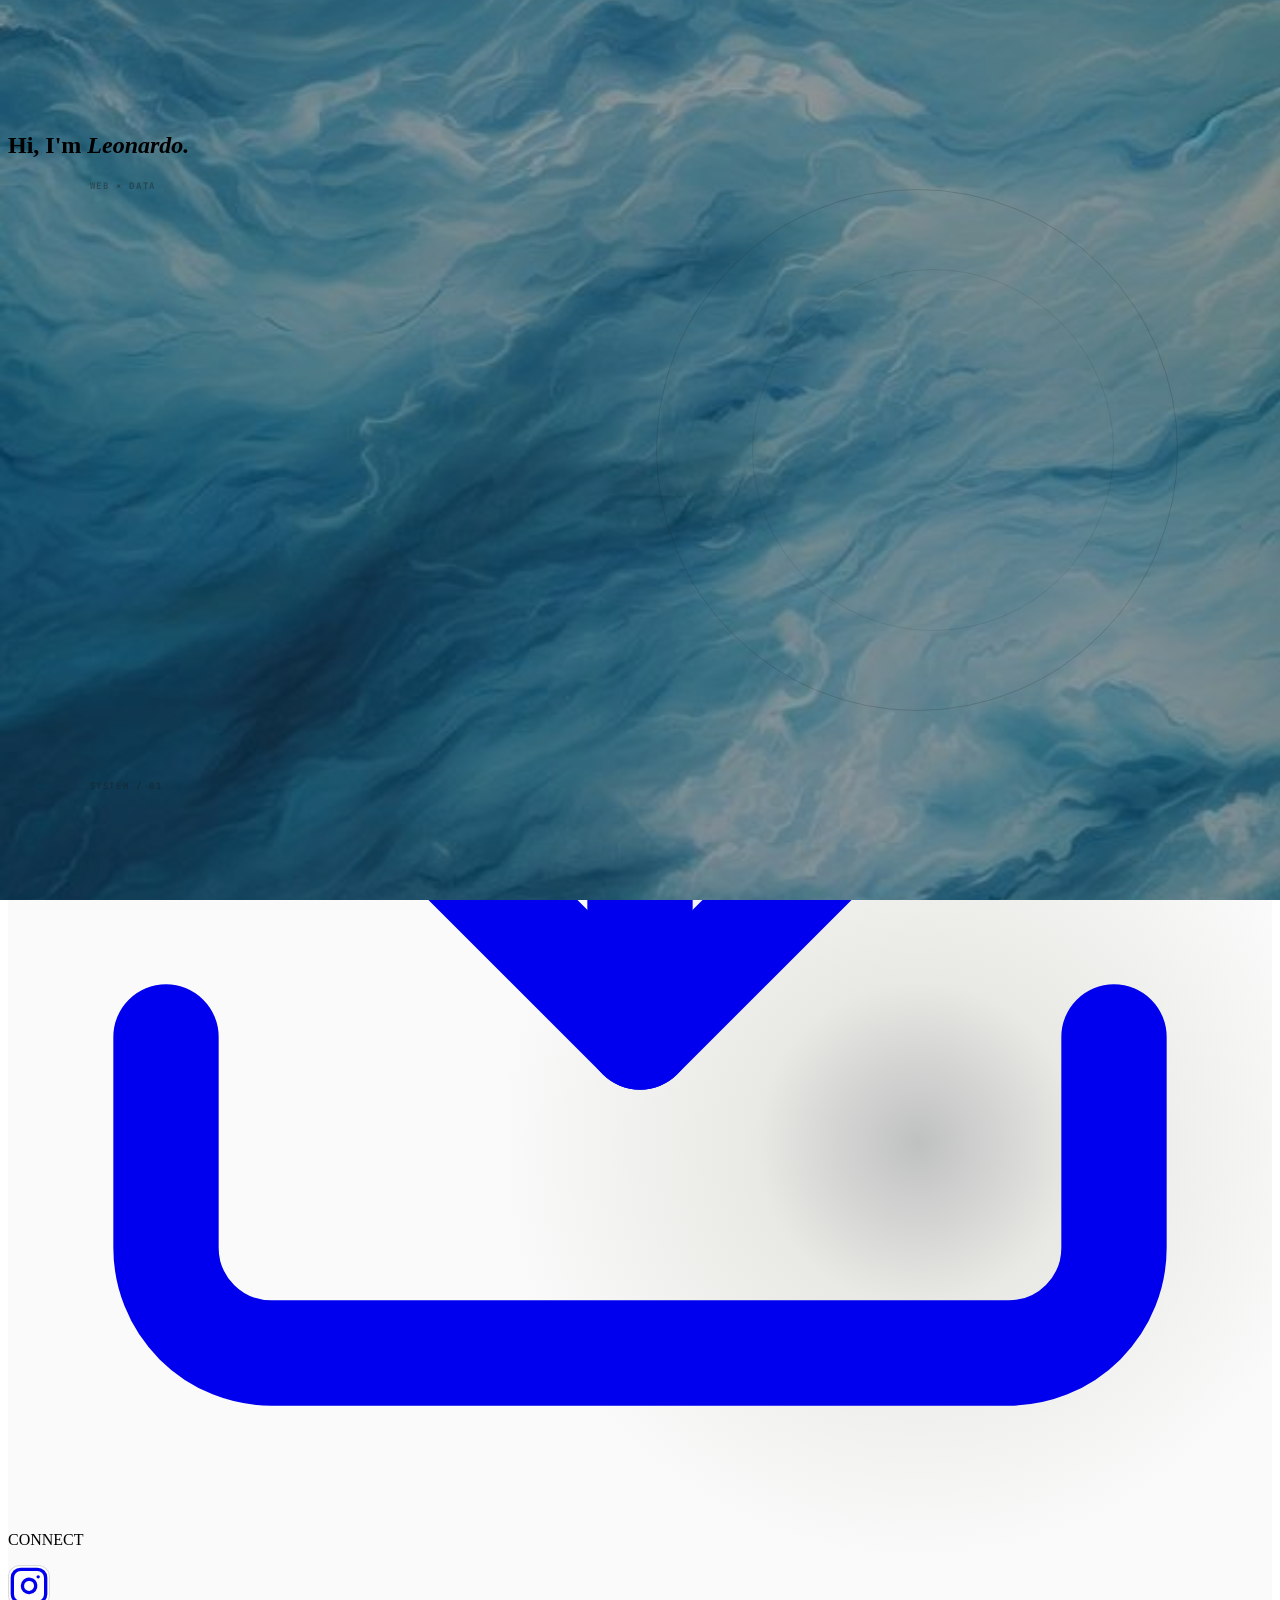
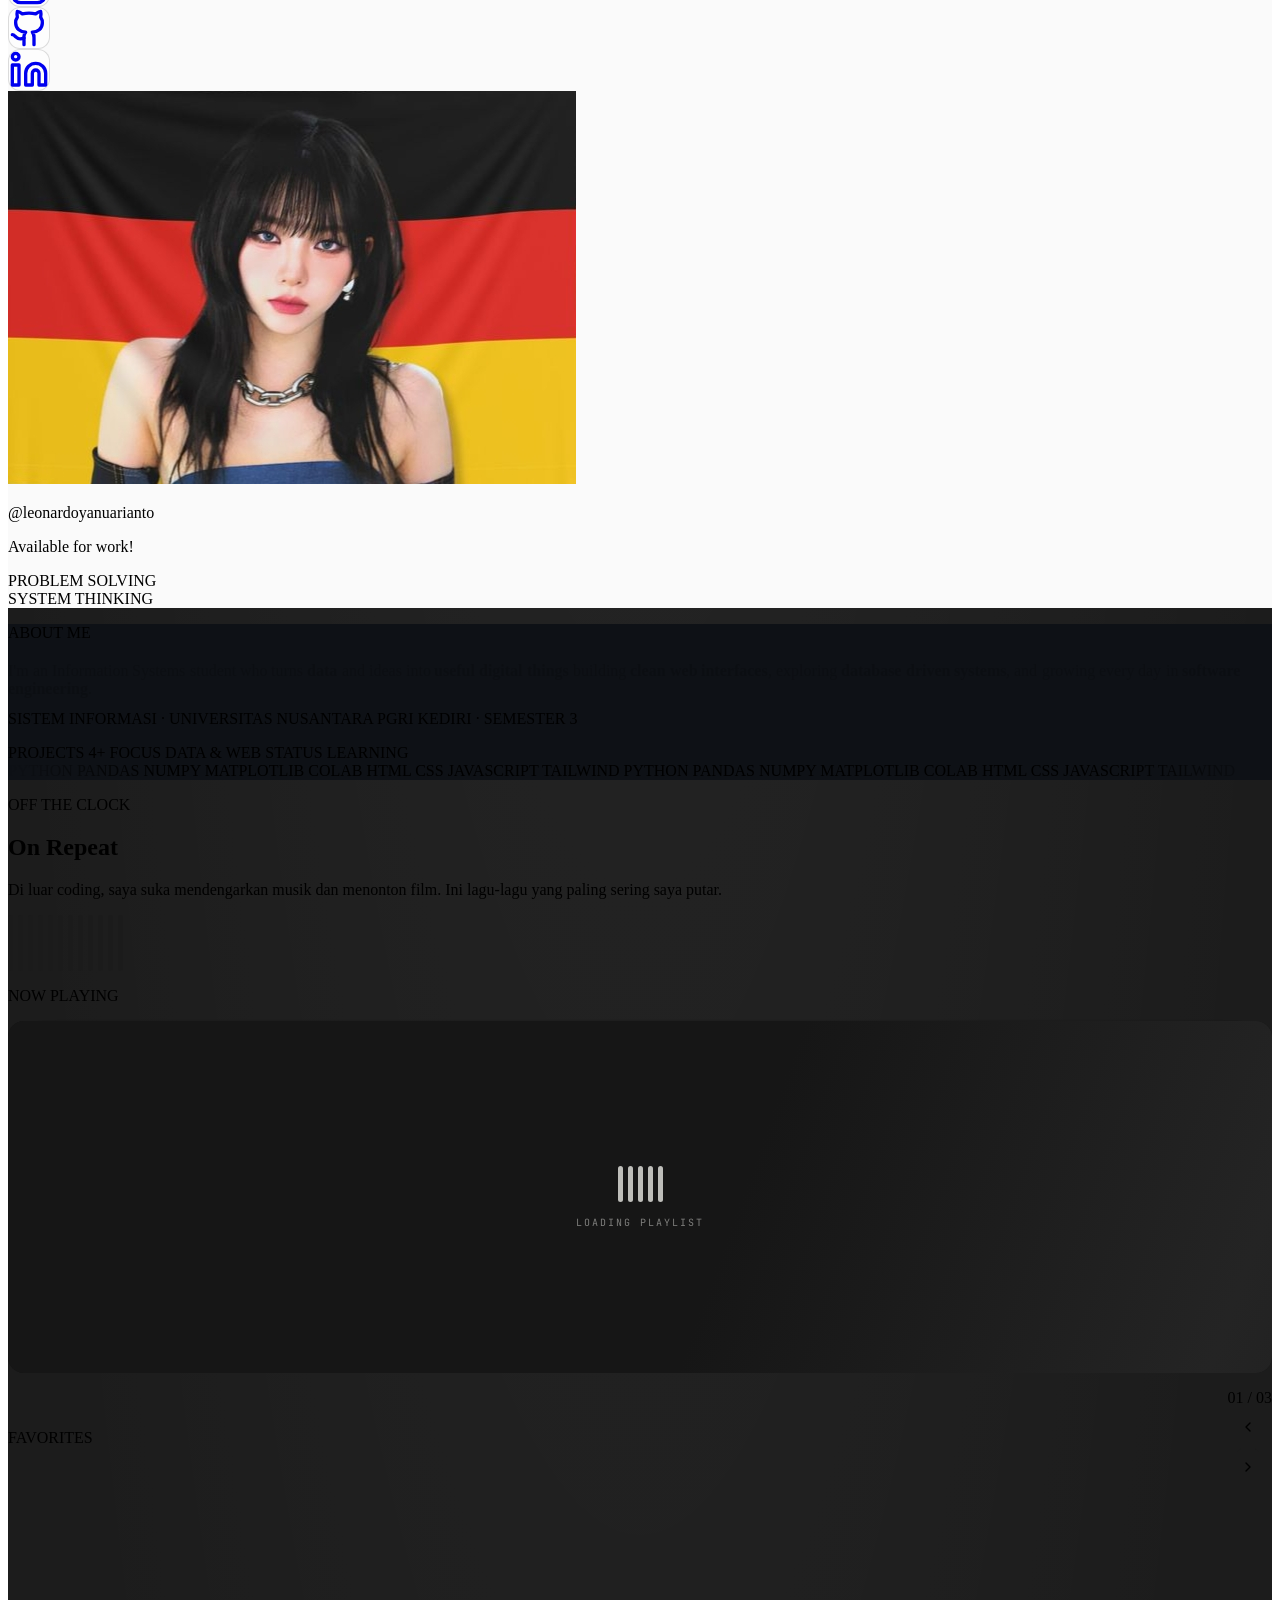
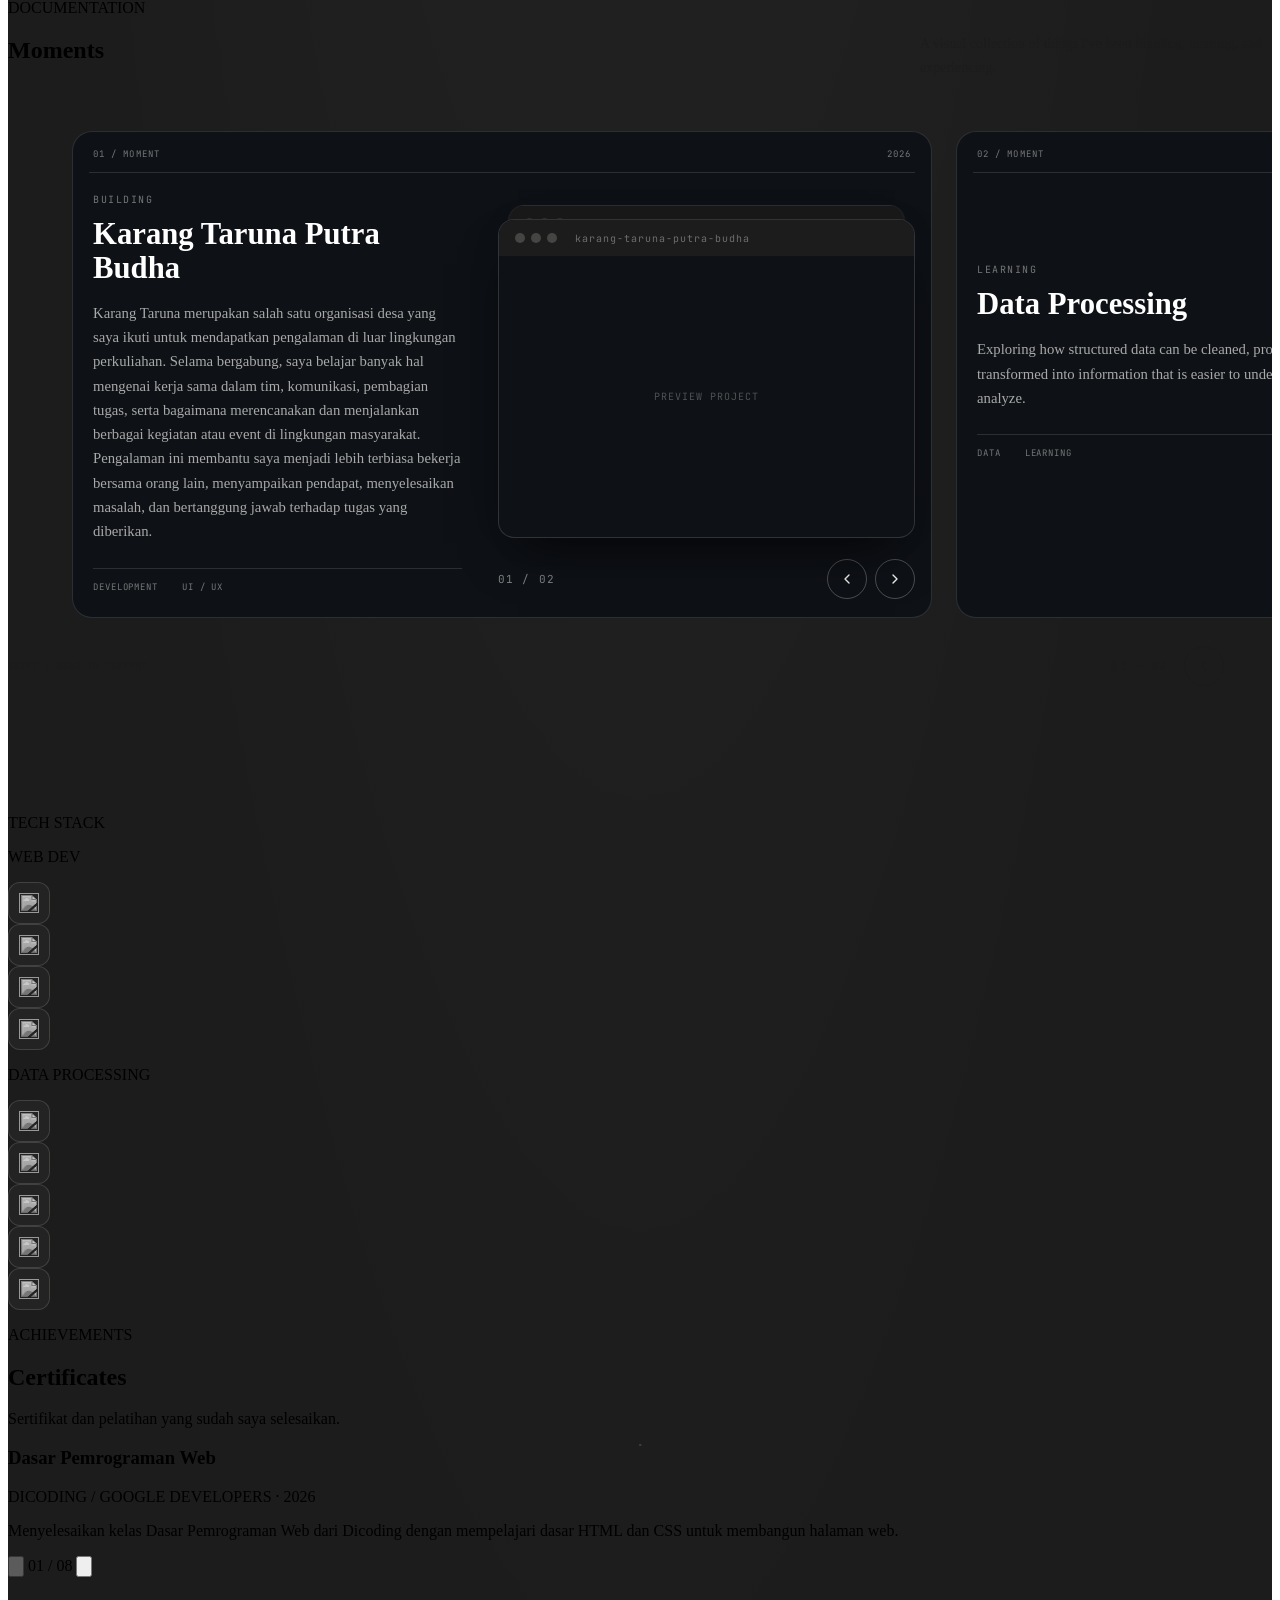
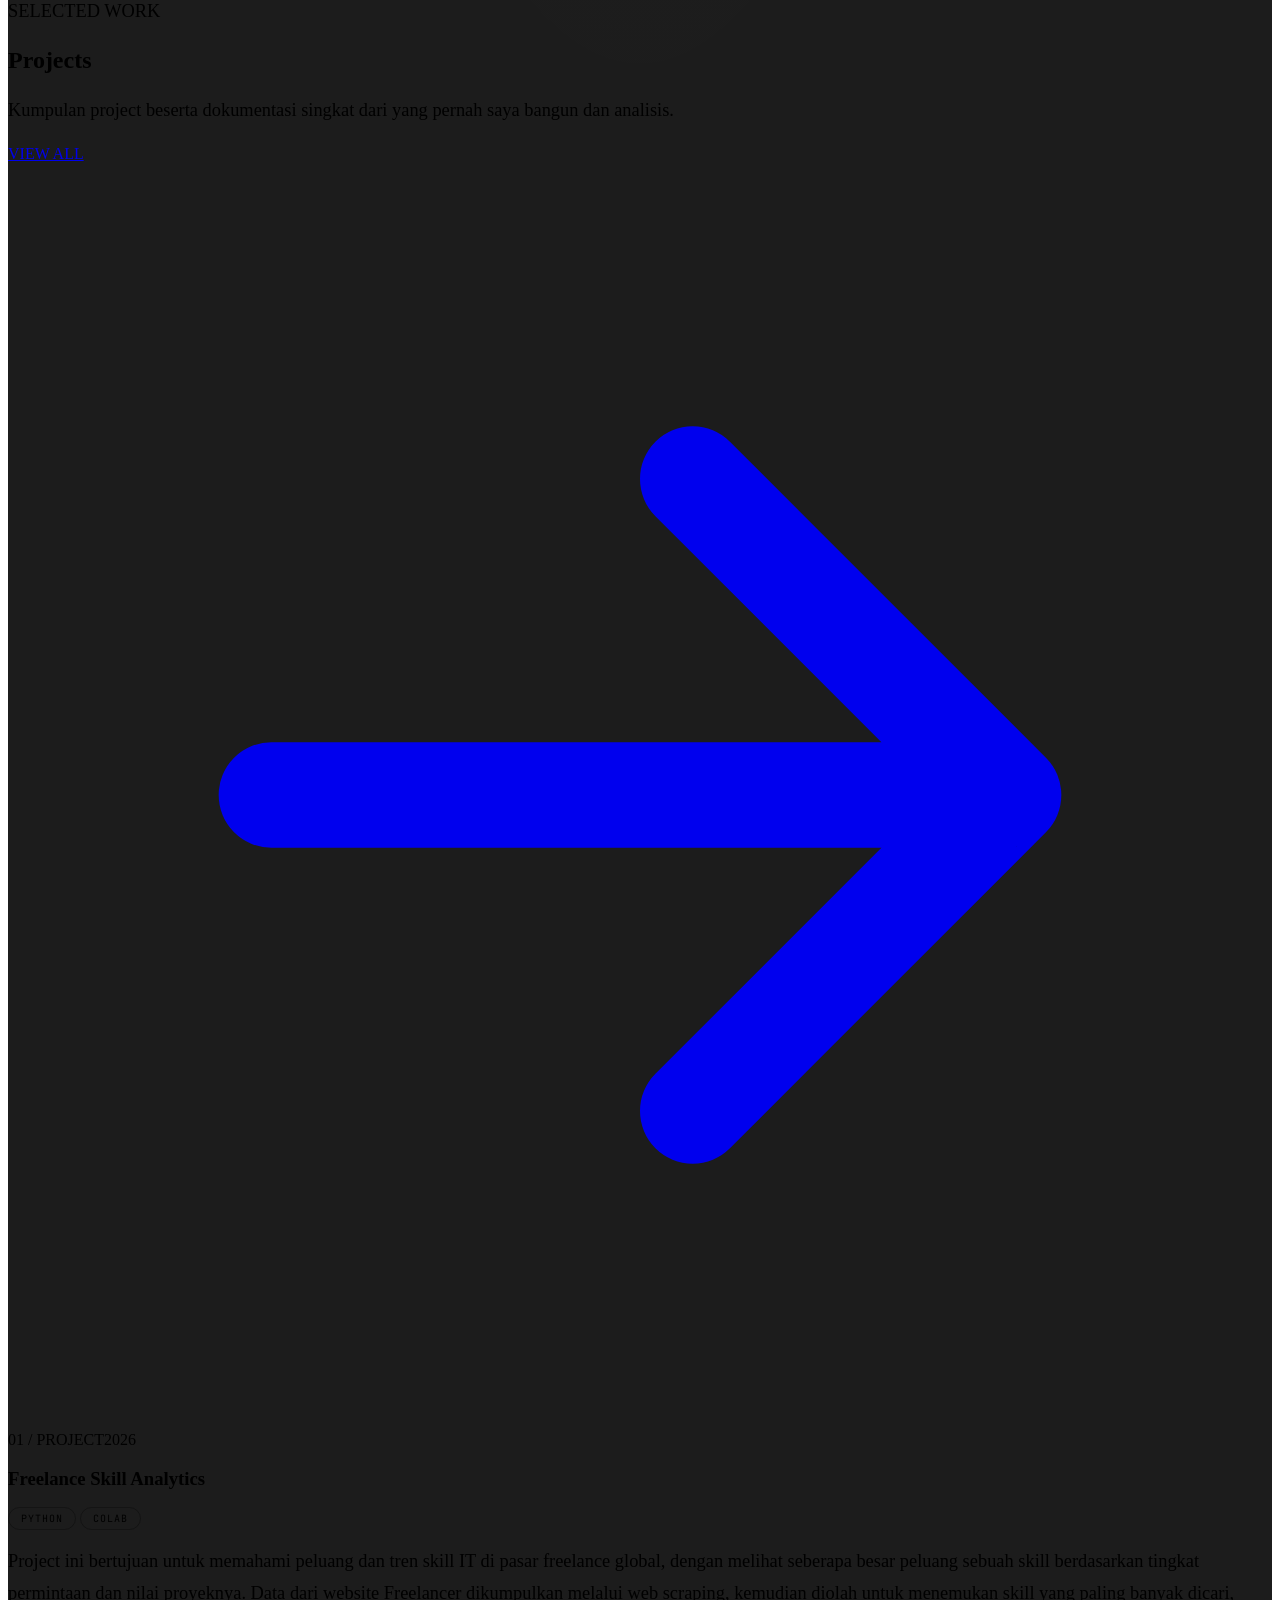
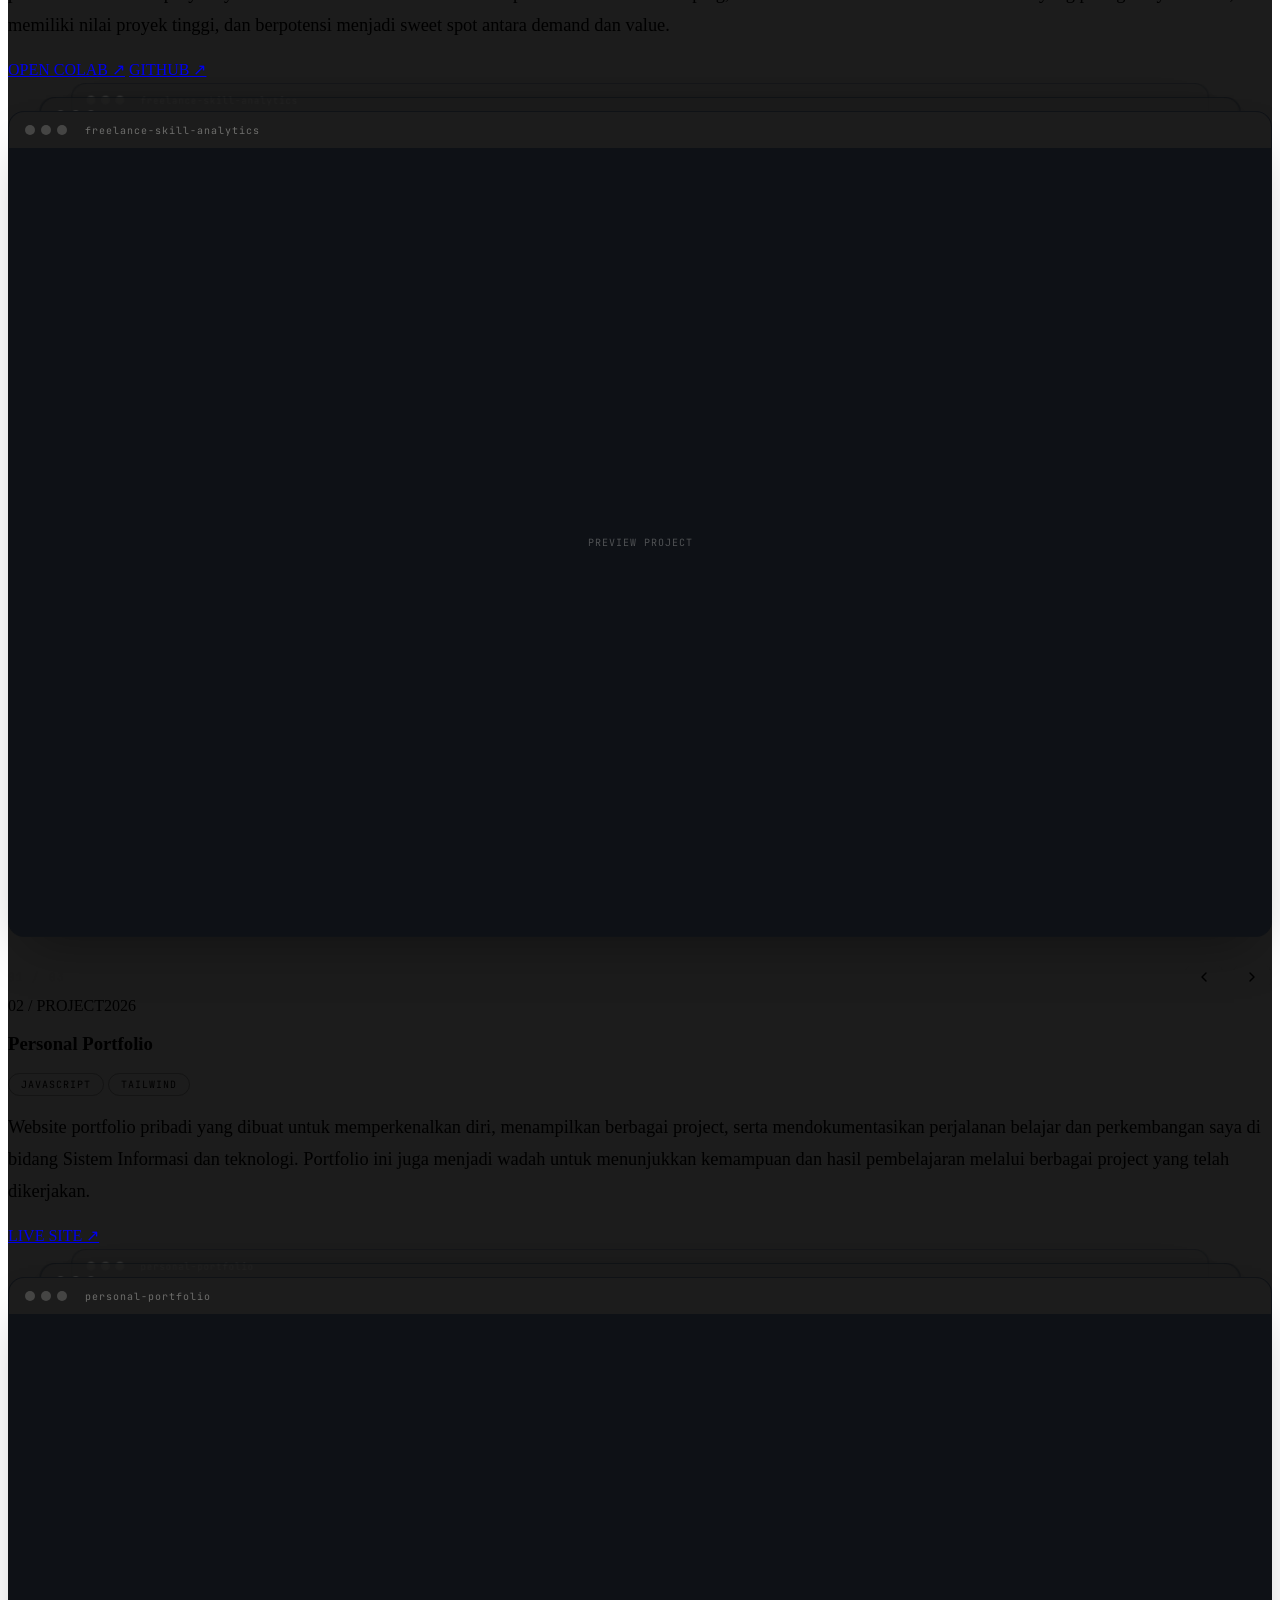
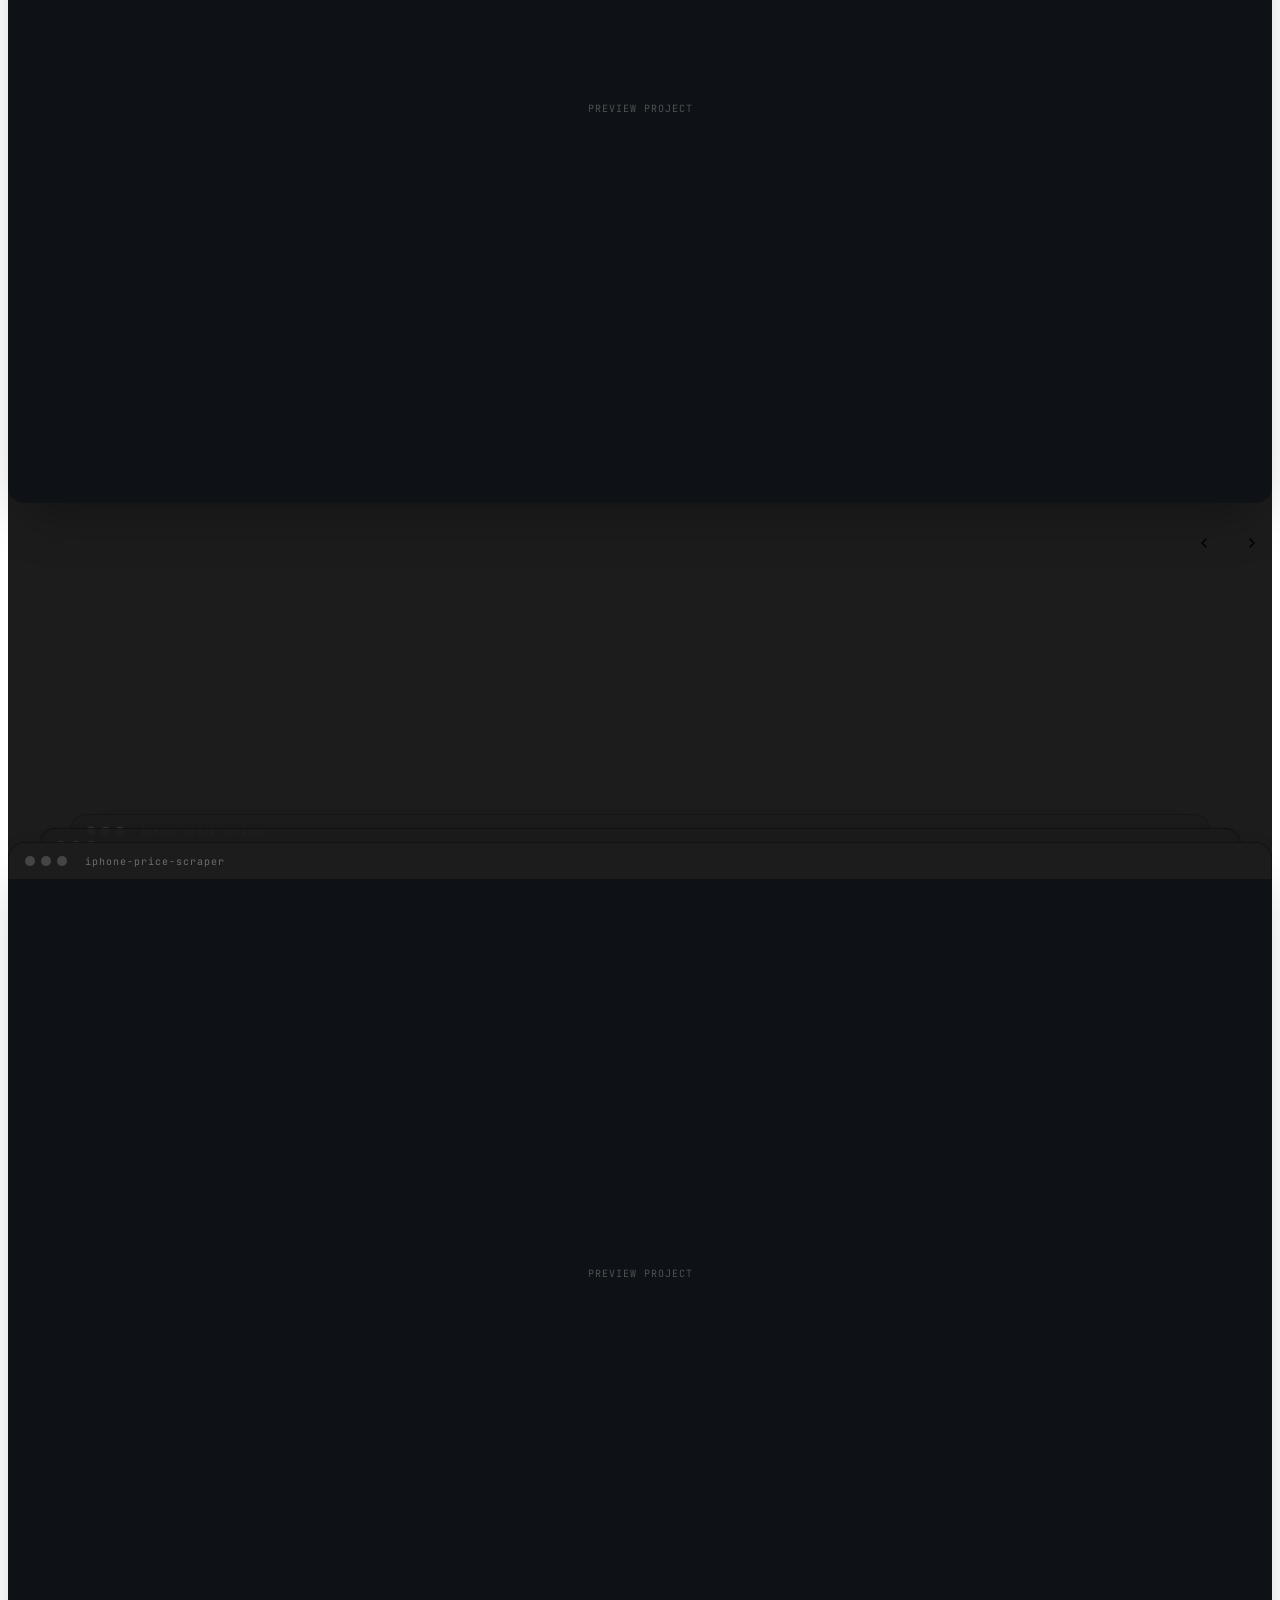
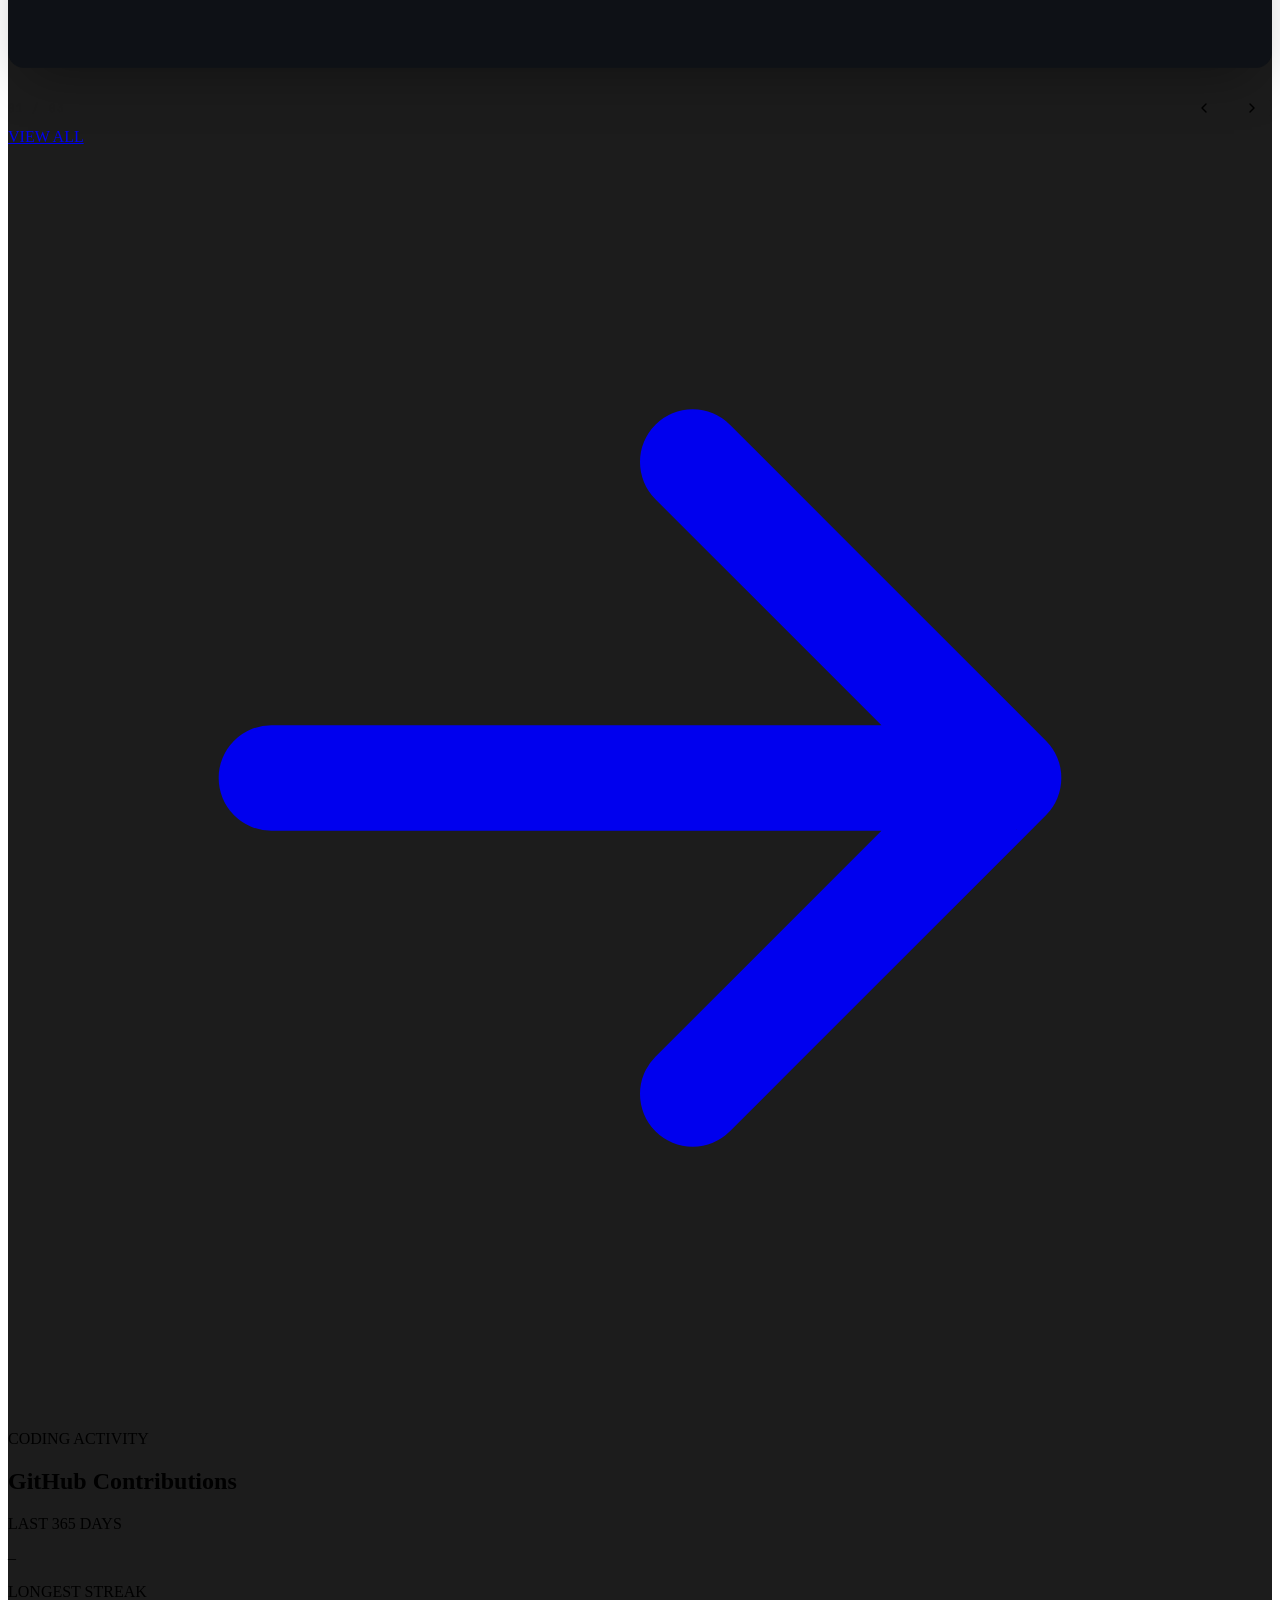
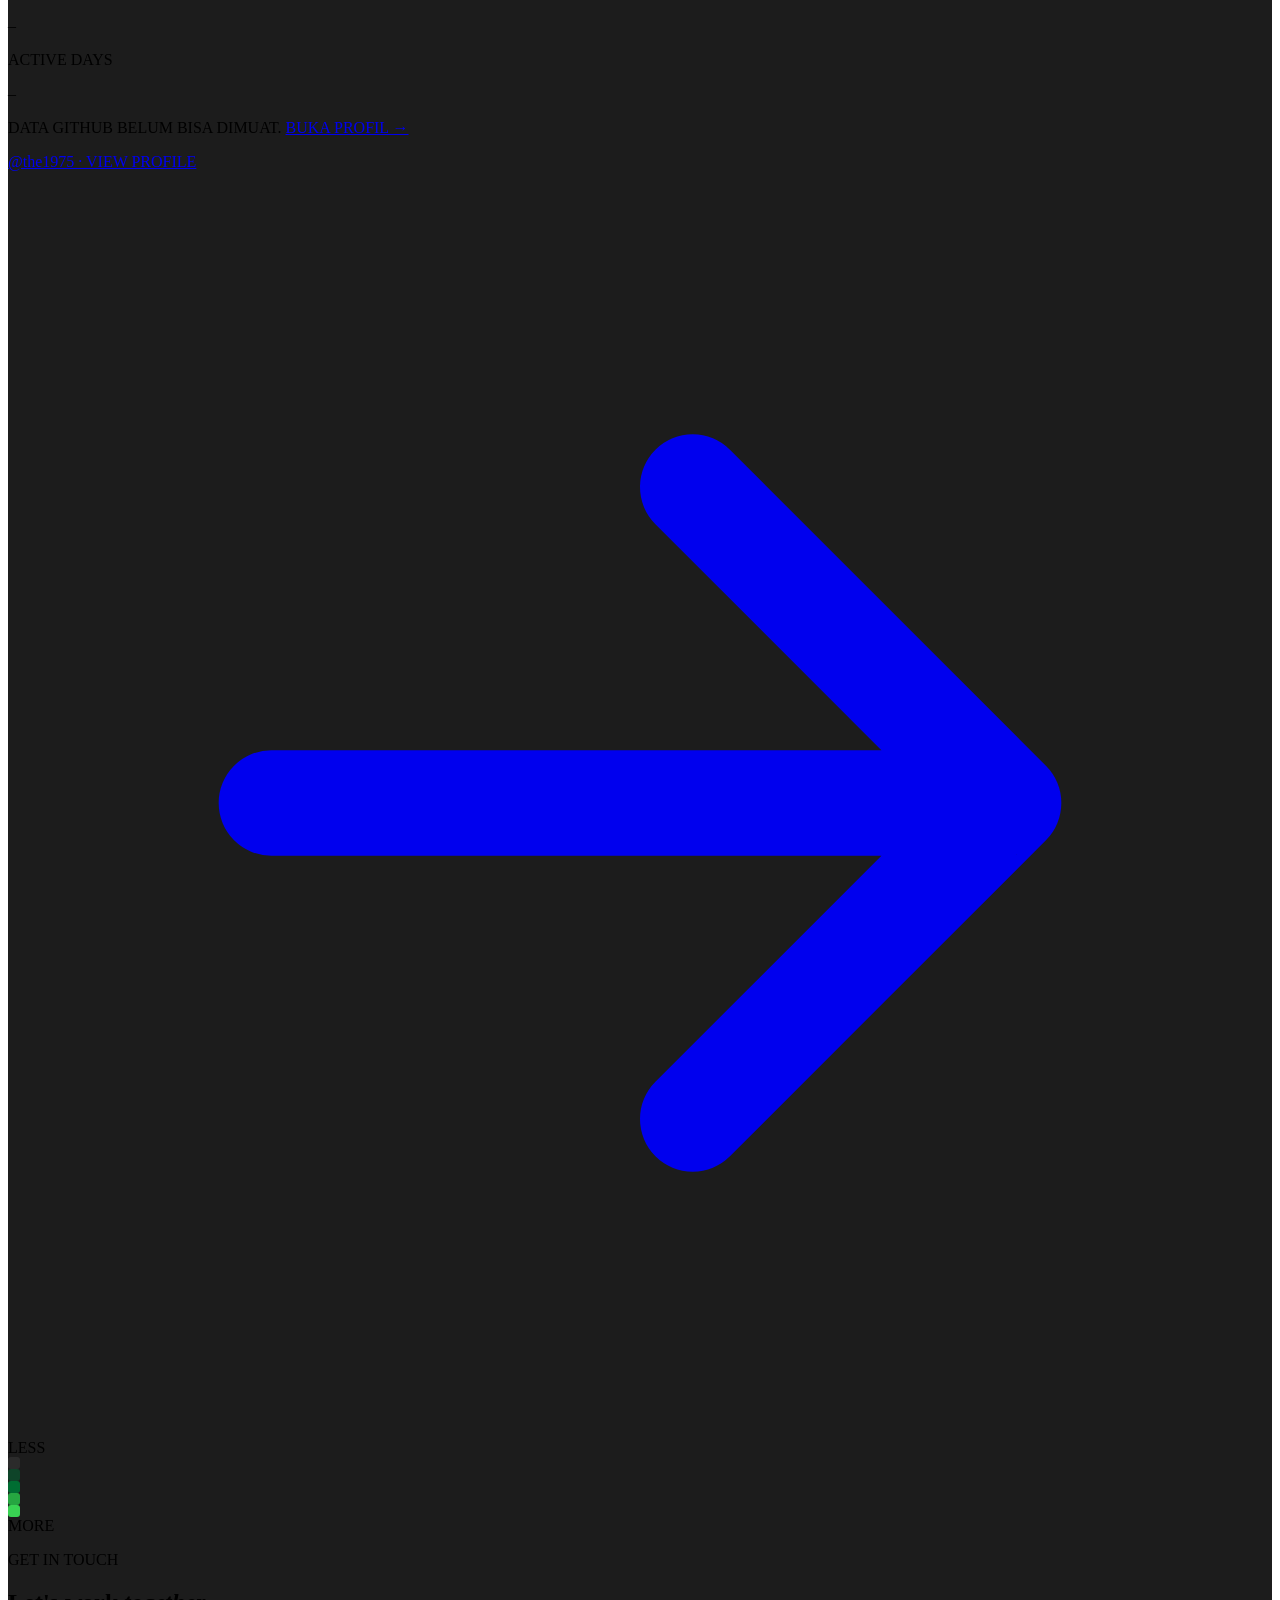
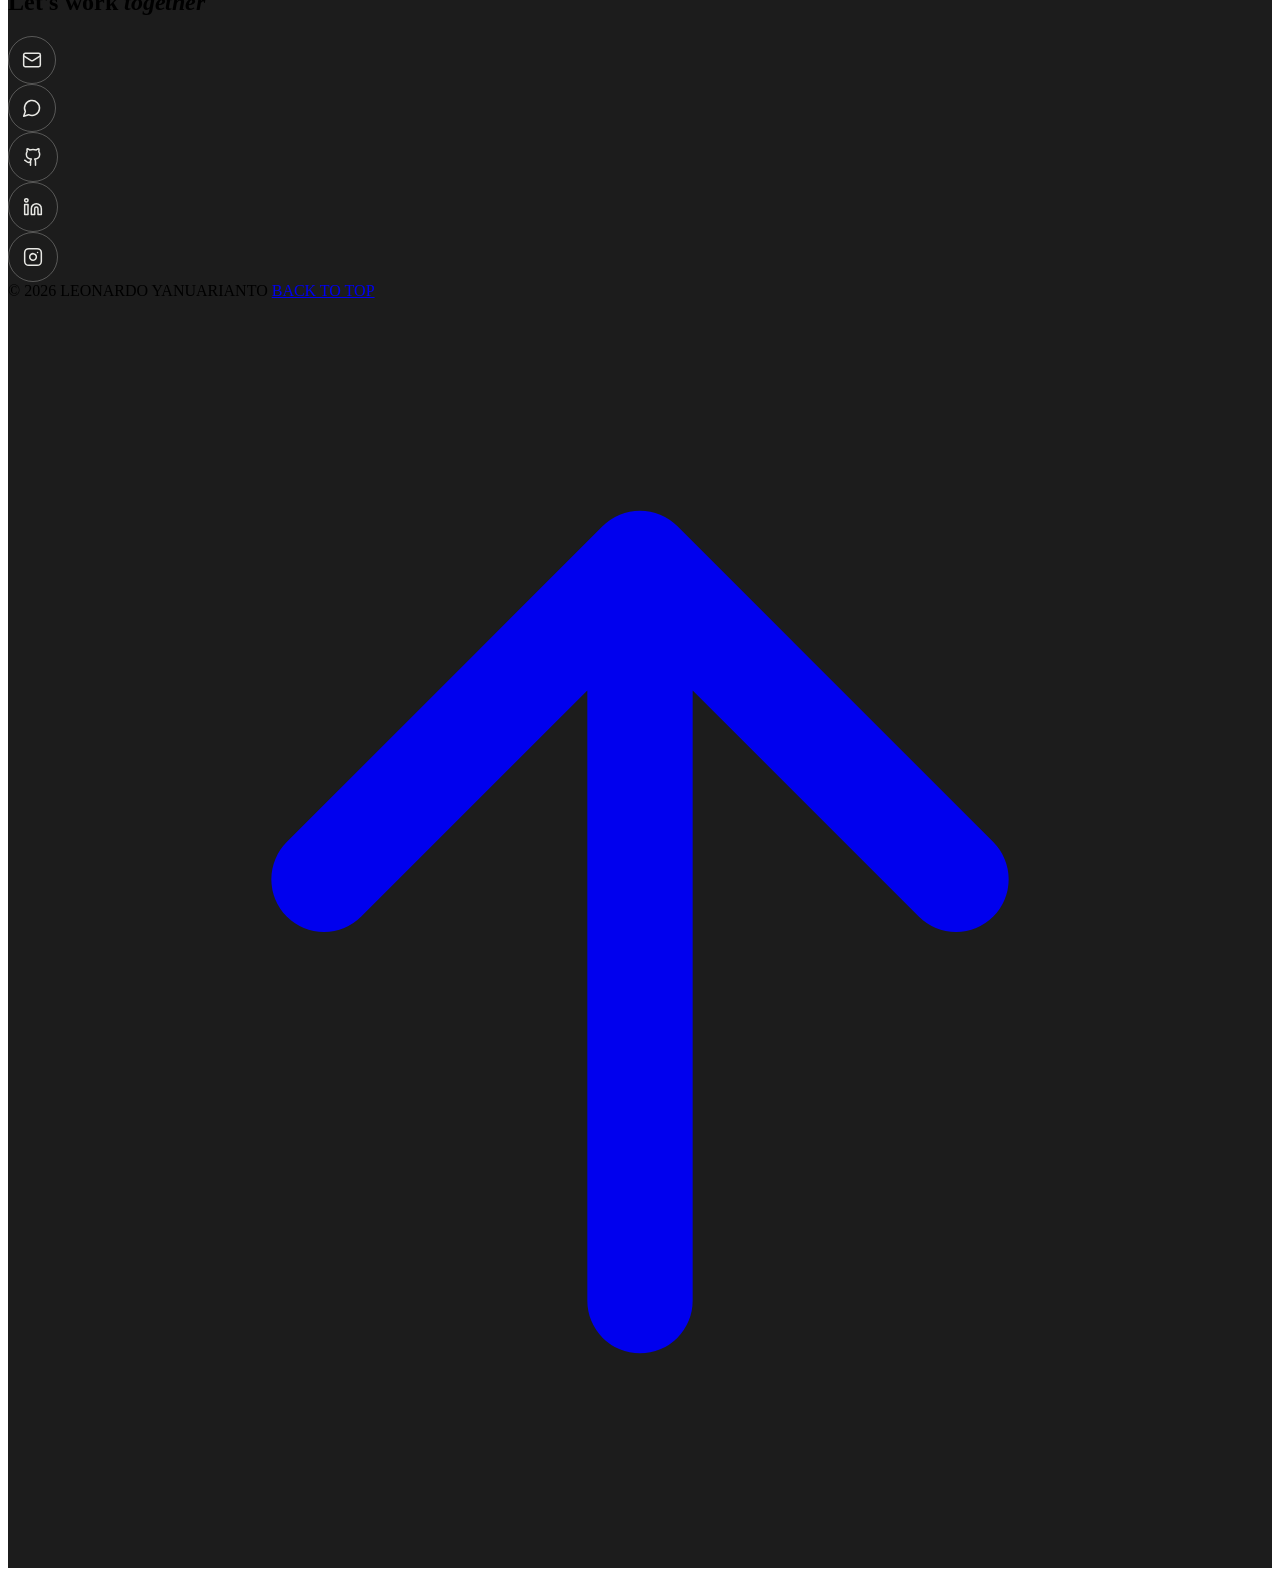
==== commit 8239181b: "[EDIT] web-portofolio/index.html" ====
--- a/web-portofolio/index.html
+++ b/web-portofolio/index.html
@@ -132,7 +132,8 @@
 
       <!-- ============ HERO ============ -->
       <section
-        class="hero hero-sea relative md:min-h-screen bg-night rounded-3xl overflow-hidden px-6 md:px-16 pt-36 pb-16 grid md:grid-cols-2 gap-8 md:gap-12 items-center shadow-2xl">
+        class="hero relative md:min-h-screen bg-paper rounded-3xl overflow-hidden px-6 md:px-16 pt-36 pb-16 grid md:grid-cols-2 gap-8 md:gap-12 items-center shadow-2xl"
+        style="background: radial-gradient(circle 420px at 72% 50%, #bfc1c1 0%, #e8e8e4 38%, #f2f2f0 72%, #fafafa 100%);">
 
         <!-- Latar laut: foto + overlay (gaya di css/sea.css) -->
         <div class="sea-bg" aria-hidden="true"></div>
@@ -307,8 +308,8 @@
 
 
       <!-- ============ MUSIC / OFF THE CLOCK ============ -->
-      <section id="music" class="scroll-mt-24 relative z-10 isolate leaf-zone bg-paper rounded-3xl overflow-hidden shadow-2xl px-6 md:px-16 py-24">
-        <div class="hero-leaves" aria-hidden="true"></div>
+      <section id="music" class="music-pond scroll-mt-24 relative z-10 isolate bg-night rounded-3xl overflow-hidden shadow-2xl px-6 md:px-16 py-24">
+        <div class="pond-bg" aria-hidden="true"></div>
 
         <div class="grid md:grid-cols-2 gap-10 md:gap-16 items-center">
 
--- a/web-portofolio/css/sea.css
+++ b/web-portofolio/css/sea.css
@@ -0,0 +1,47 @@
+/* ==========================================================
+   css/sea.css - Latar laut (foto + overlay) dan warna terang
+   Ini mengasah: layering z-index dan menimpa gaya lama lewat cascade
+   ========================================================== */
+
+/* Lapisan foto. Dipasang di belakang isi hero (z-index 0) */
+.sea-bg {
+  position: absolute;
+  inset: 0;
+  z-index: 0;
+  pointer-events: none;
+  background: #0e1116 url('../img/frame/sea.jpg') center / cover no-repeat;
+}
+/* Overlay gelap 35%: supaya teks putih tetap terbaca */
+.sea-bg::after {
+  content: "";
+  position: absolute;
+  inset: 0;
+  background: rgba(0, 0, 0, .35);
+}
+
+/* Judul dan teks kecil jadi putih */
+.hero-sea h1                { color: #fff; }
+.hero-sea .text-ink\/70     { color: rgba(255, 255, 255, .85); }  /* teks mengetik */
+.hero-sea .text-ink\/50     { color: rgba(255, 255, 255, .65); }  /* label kecil */
+.hero-sea .text-ink\/30     { color: rgba(255, 255, 255, .40); }  /* tanda ">" */
+.hero-sea .border-ink\/10   { border-color: rgba(255, 255, 255, .18); }
+
+/* Kursor berkedip dan tombol Download CV: dari gelap jadi putih */
+.hero-sea #typed + span                  { background: #fff; }
+.hero-sea a[href*="drive.google.com"]    { background: #fff; color: #0e1116; }
+
+/* Tombol sosmed */
+.hero-sea .social-btn         { color: #fff; background: rgba(255, 255, 255, .12); border-color: rgba(255, 255, 255, .3); }
+.hero-sea .social-btn:hover   { background: #fff; color: #0e1116; }
+
+/* Dekorasi: label dan lingkaran */
+.hero-sea .hero-label                  { color: rgba(255, 255, 255, .55); }
+.hero-sea .hero-decoration::before     { border-color: rgba(255, 255, 255, .18); }
+.hero-sea .hero-decoration::after      { border-color: rgba(255, 255, 255, .10); }
+
+/* Chip mindset tetap putih kaca, jadi teksnya harus tetap gelap */
+.hero-sea .hero-chip-glitch   { color: #1c1c1c; }
+
+/* Efek glitch: merah/biru tua tidak kelihatan di atas laut, ganti yang terang */
+.hero-sea .hero-glitch::before { color: #ff5c7a; }
+.hero-sea .hero-glitch::after  { color: #5cd6ff; }
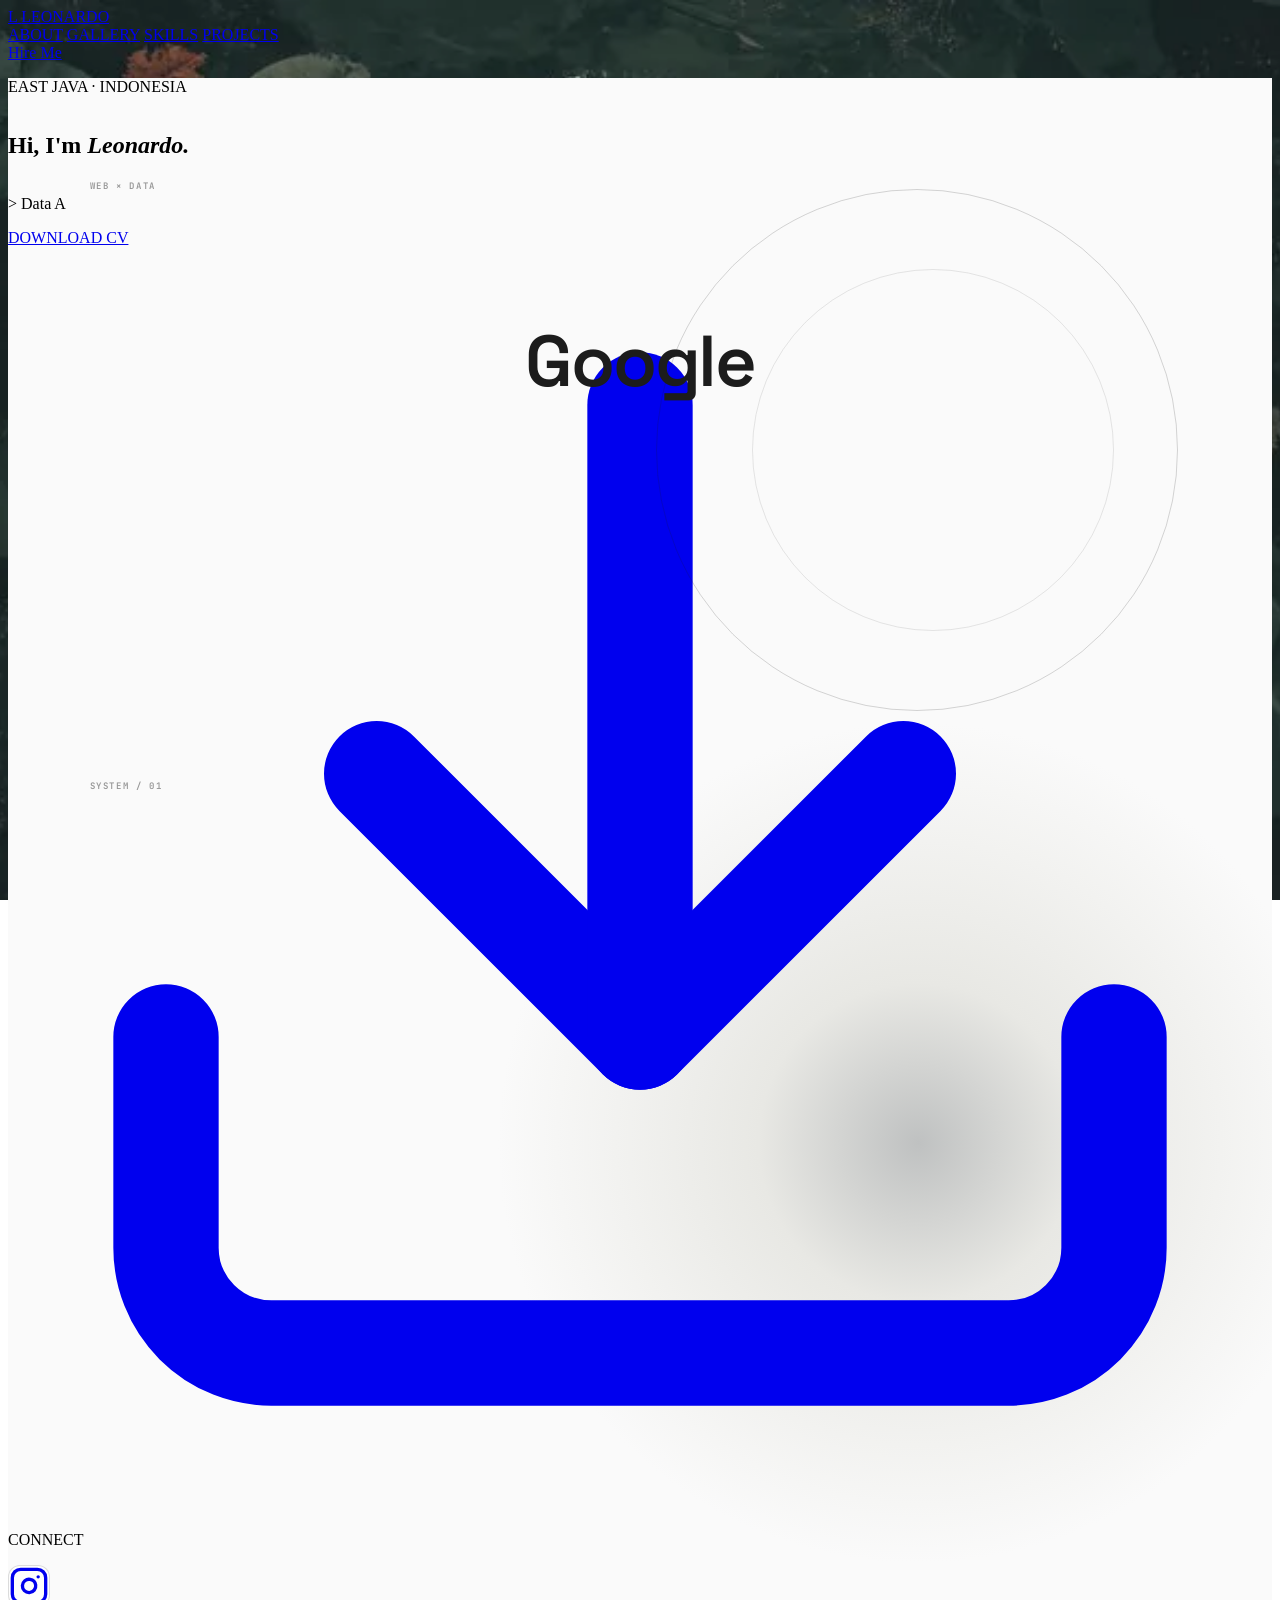
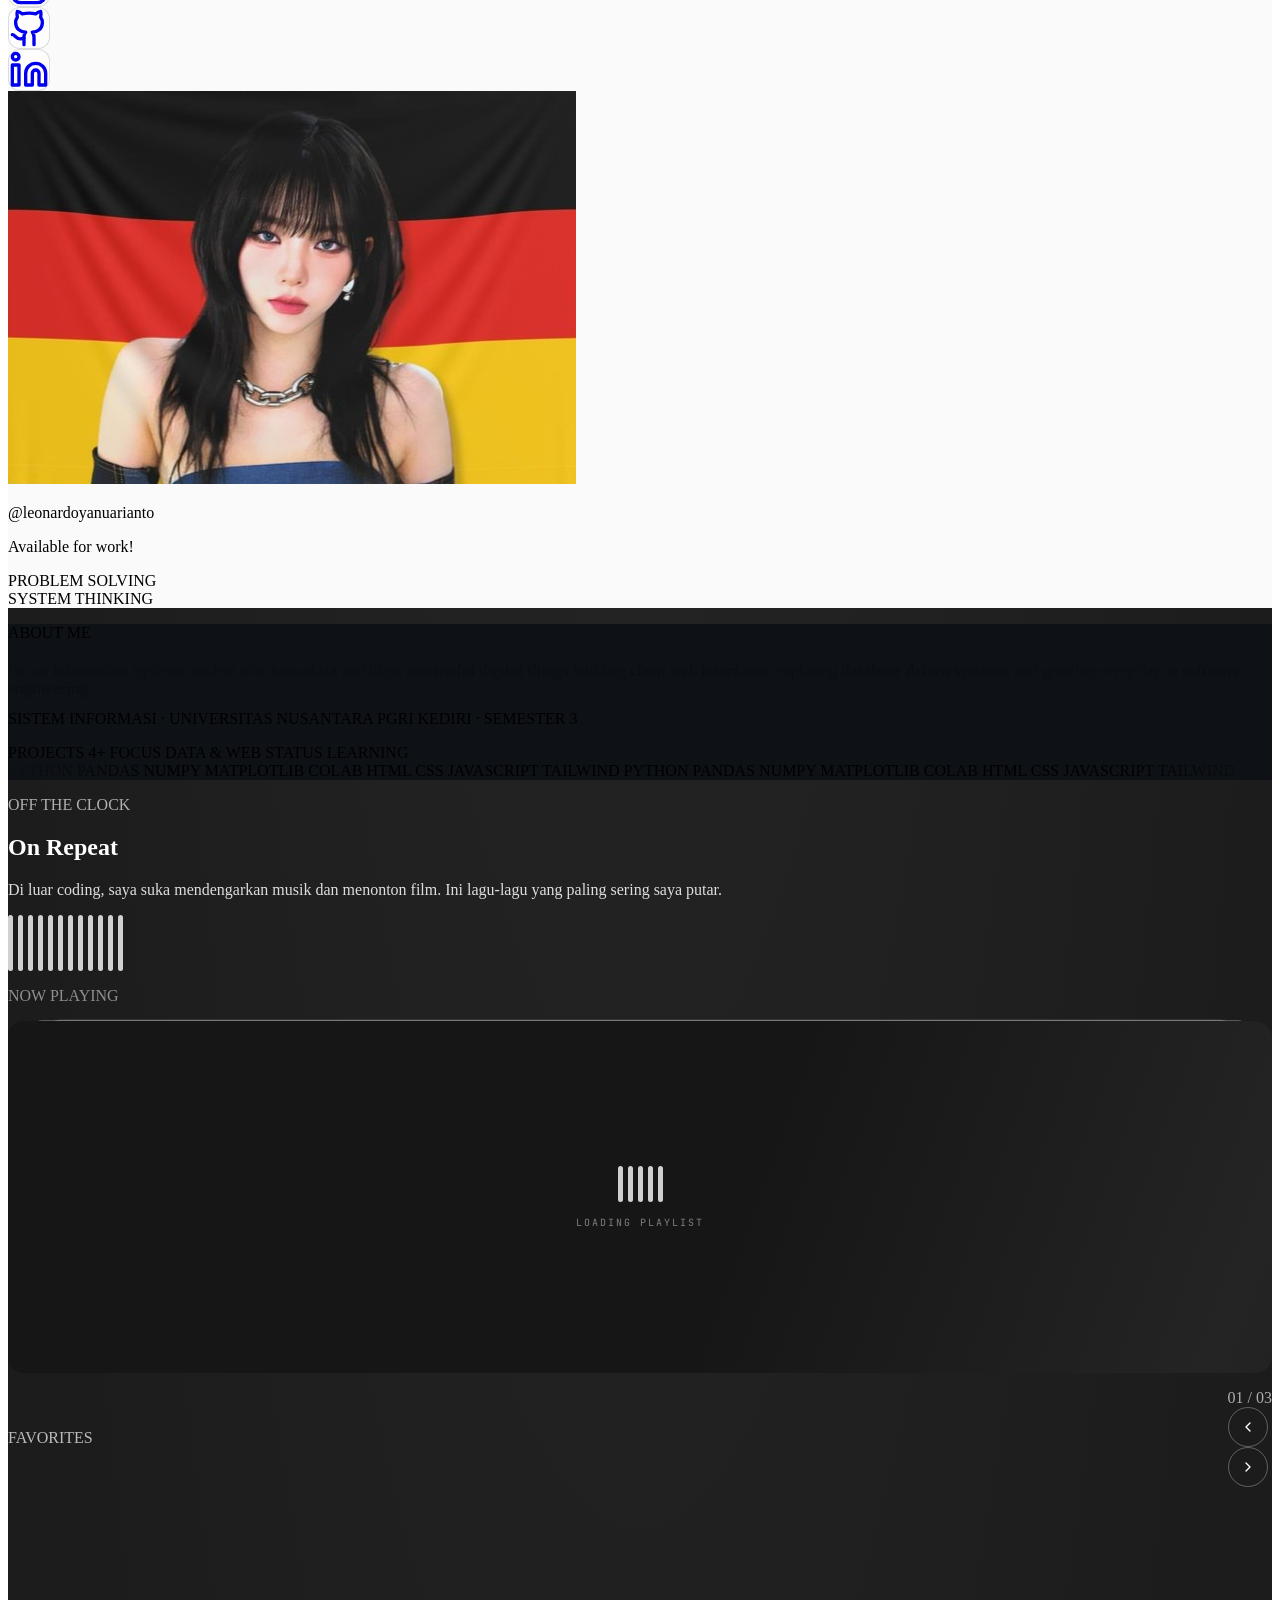
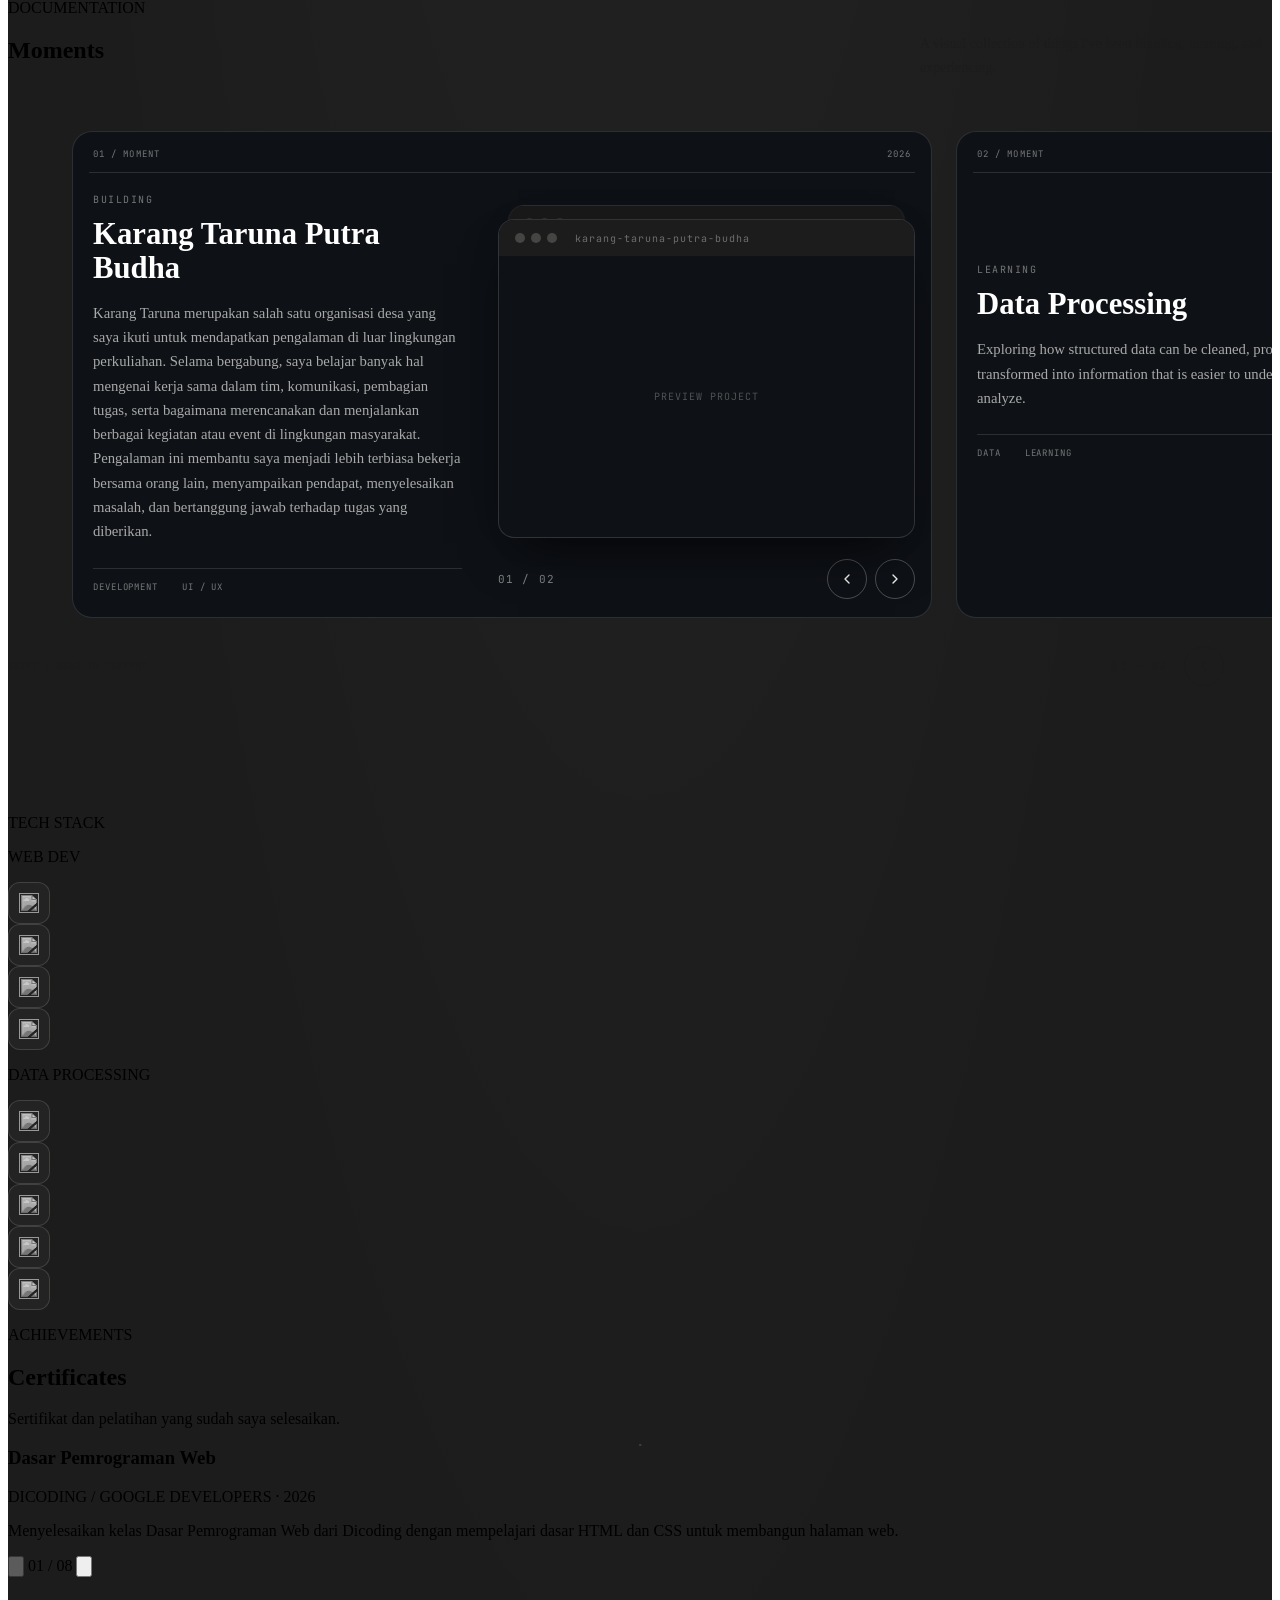
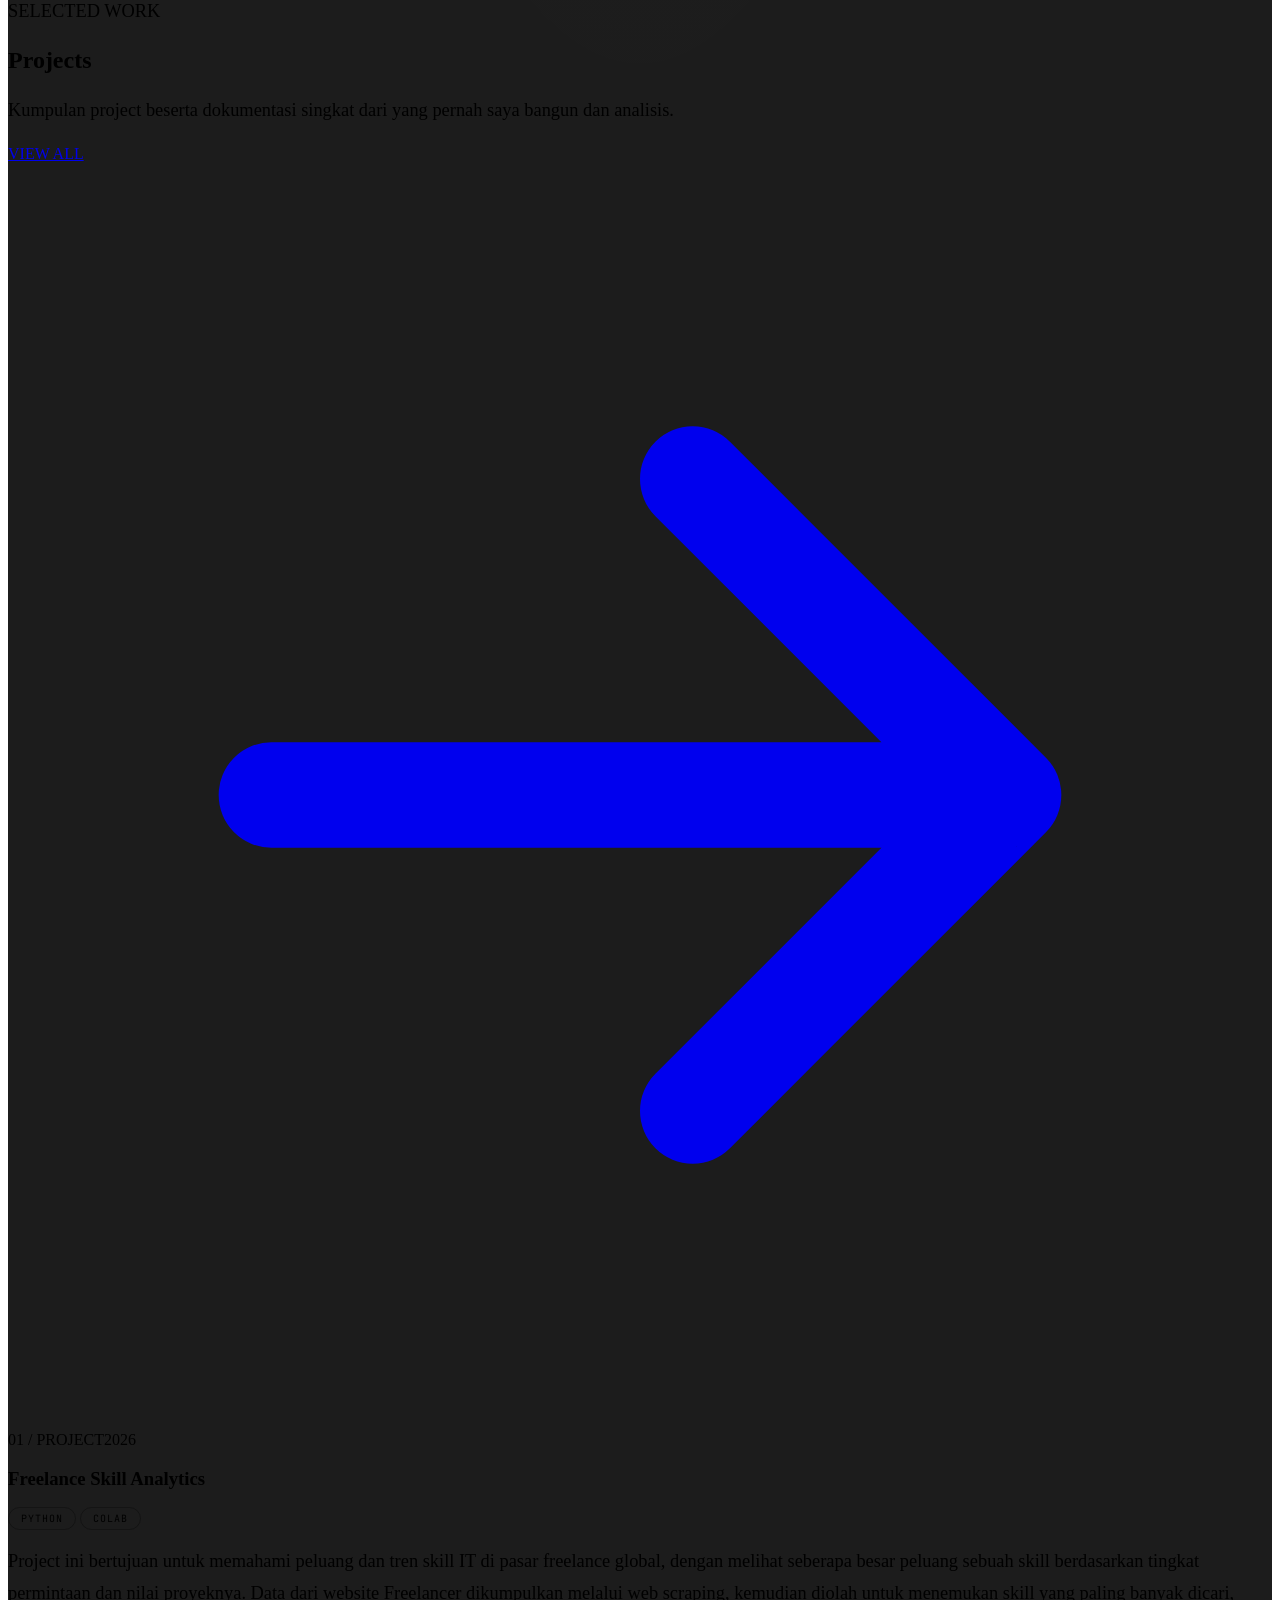
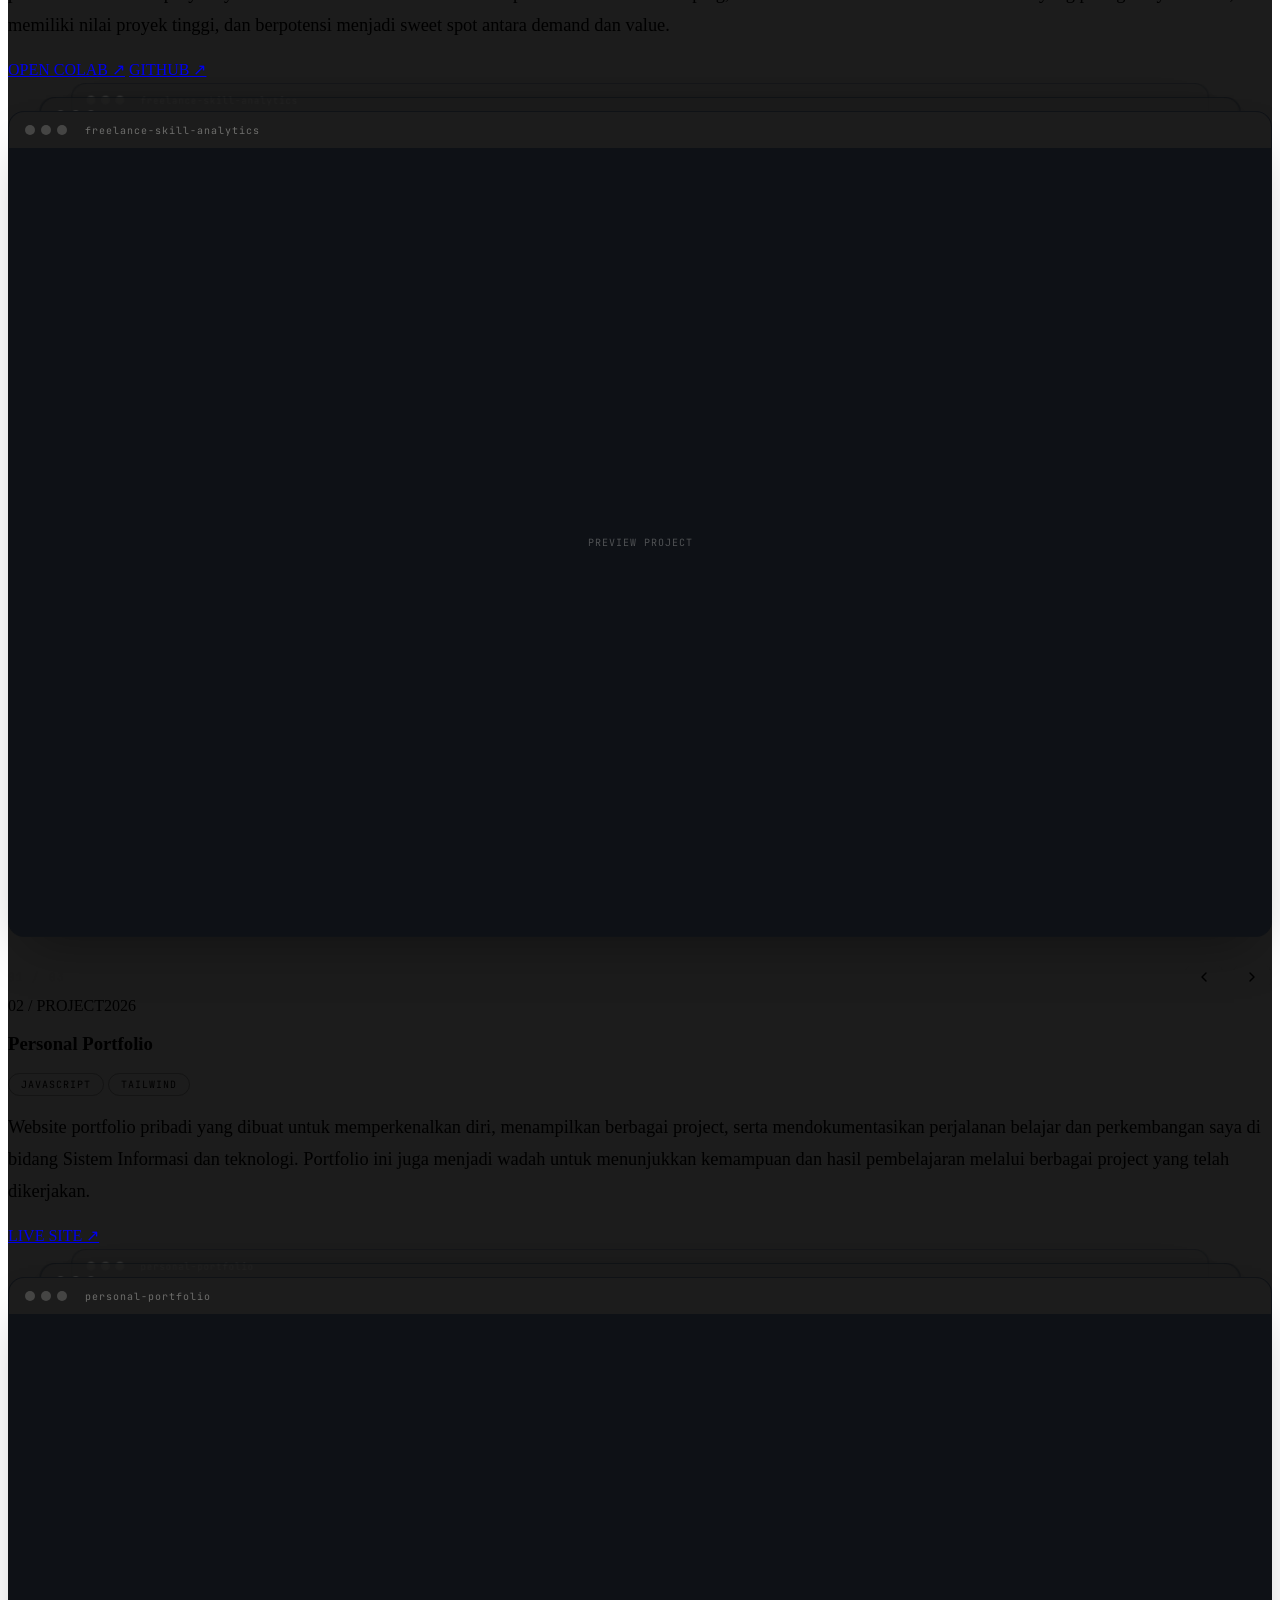
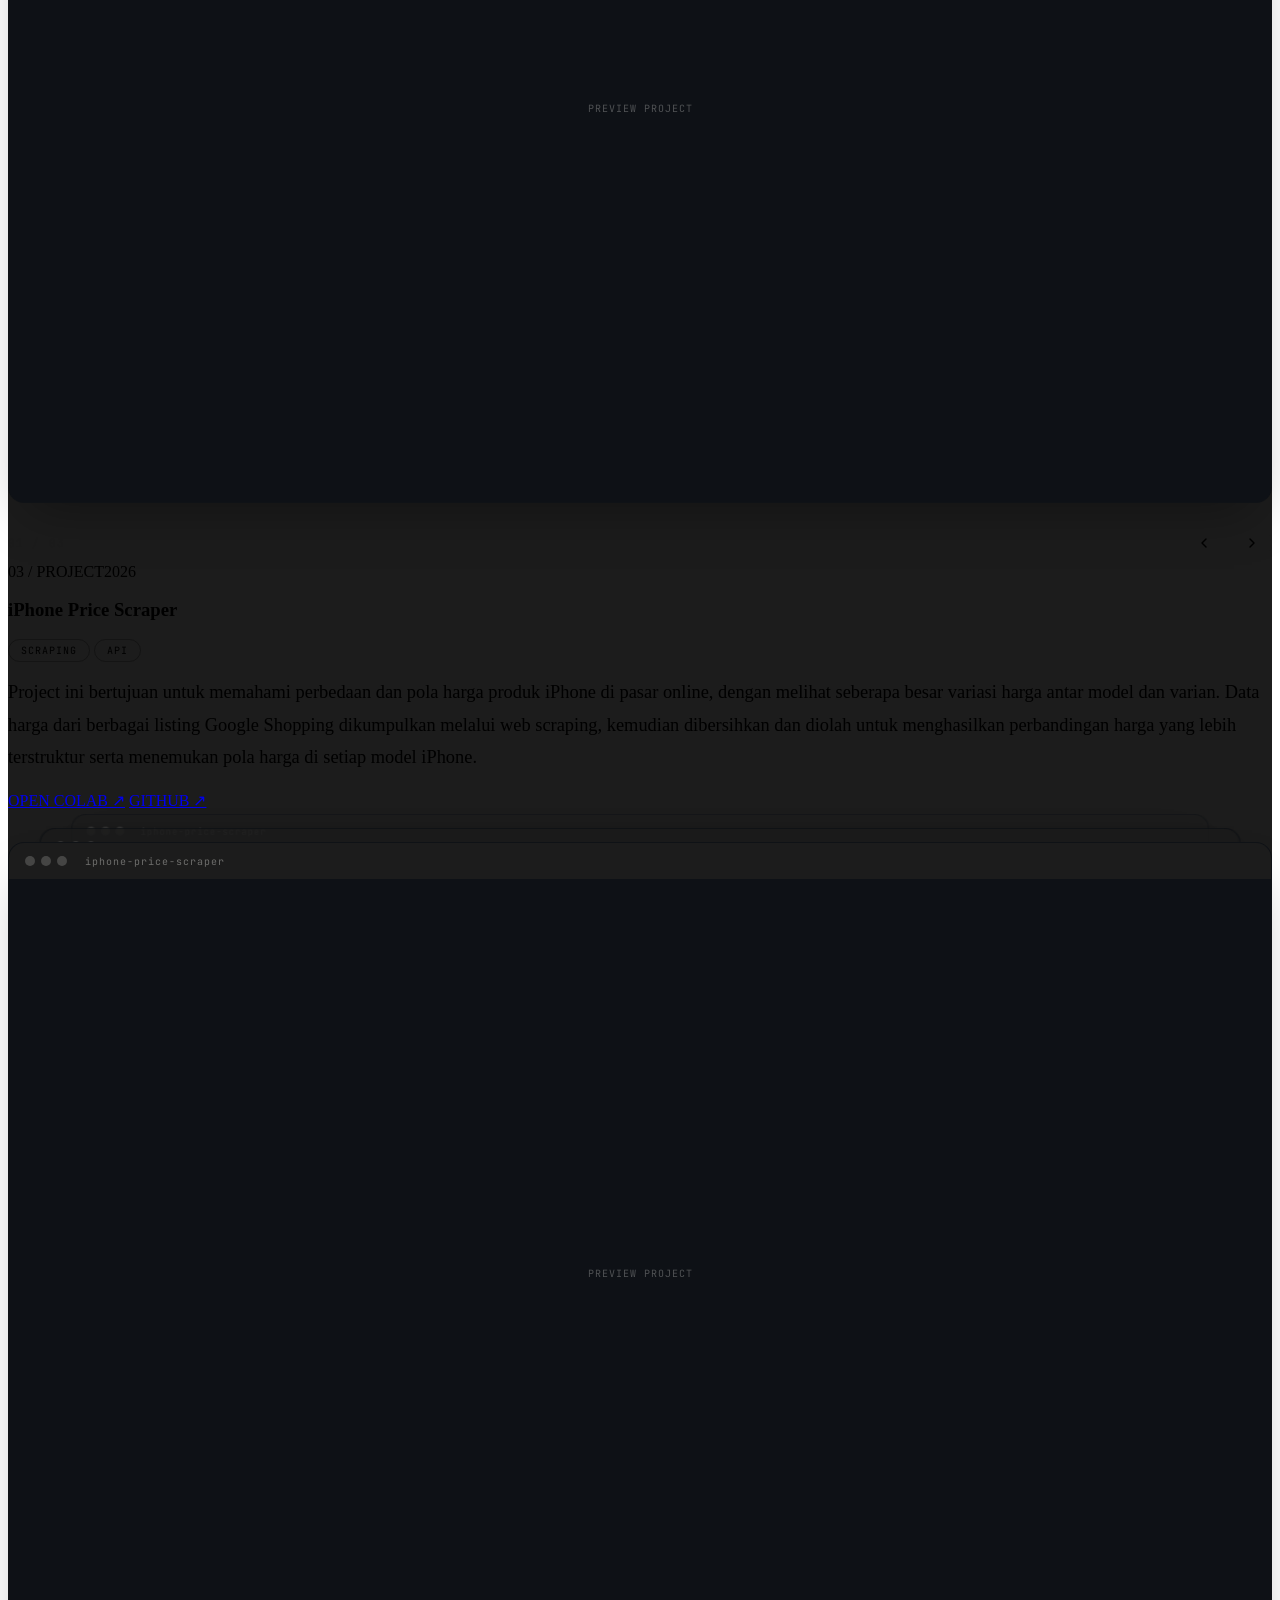
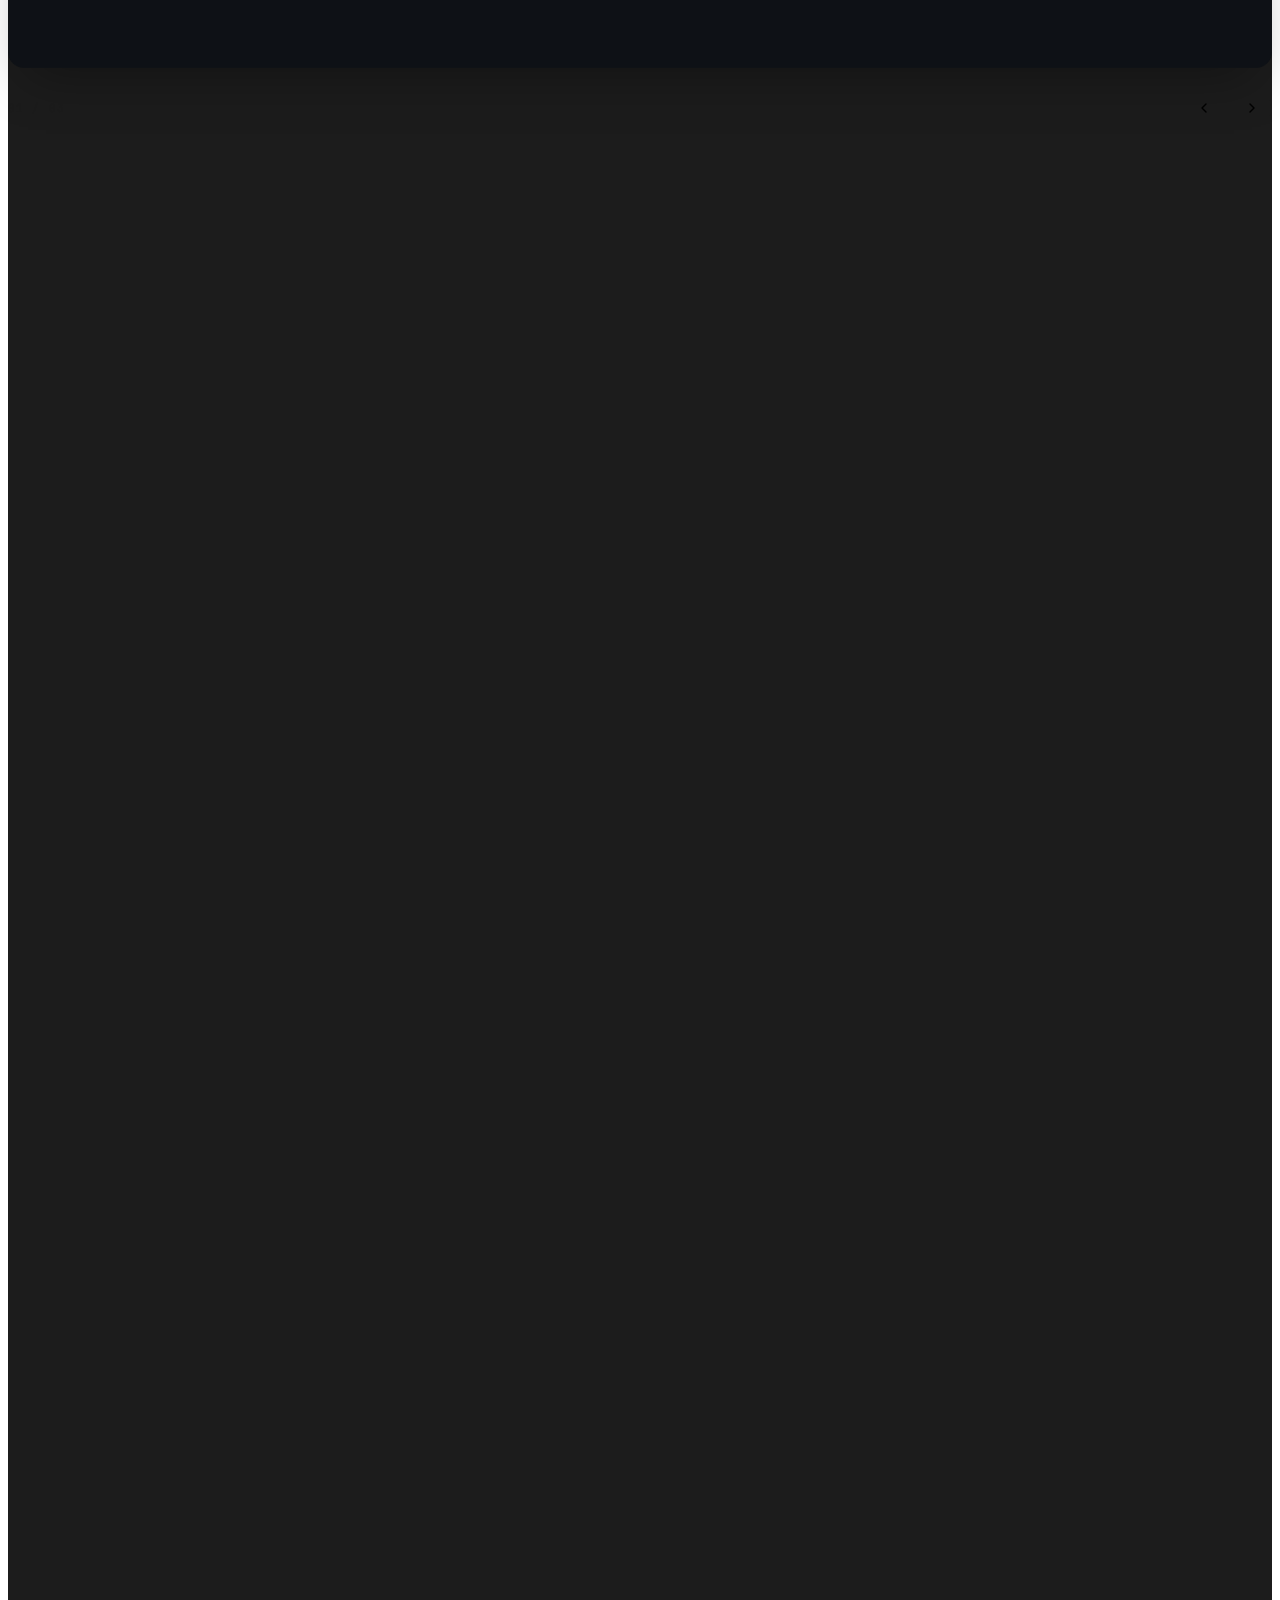
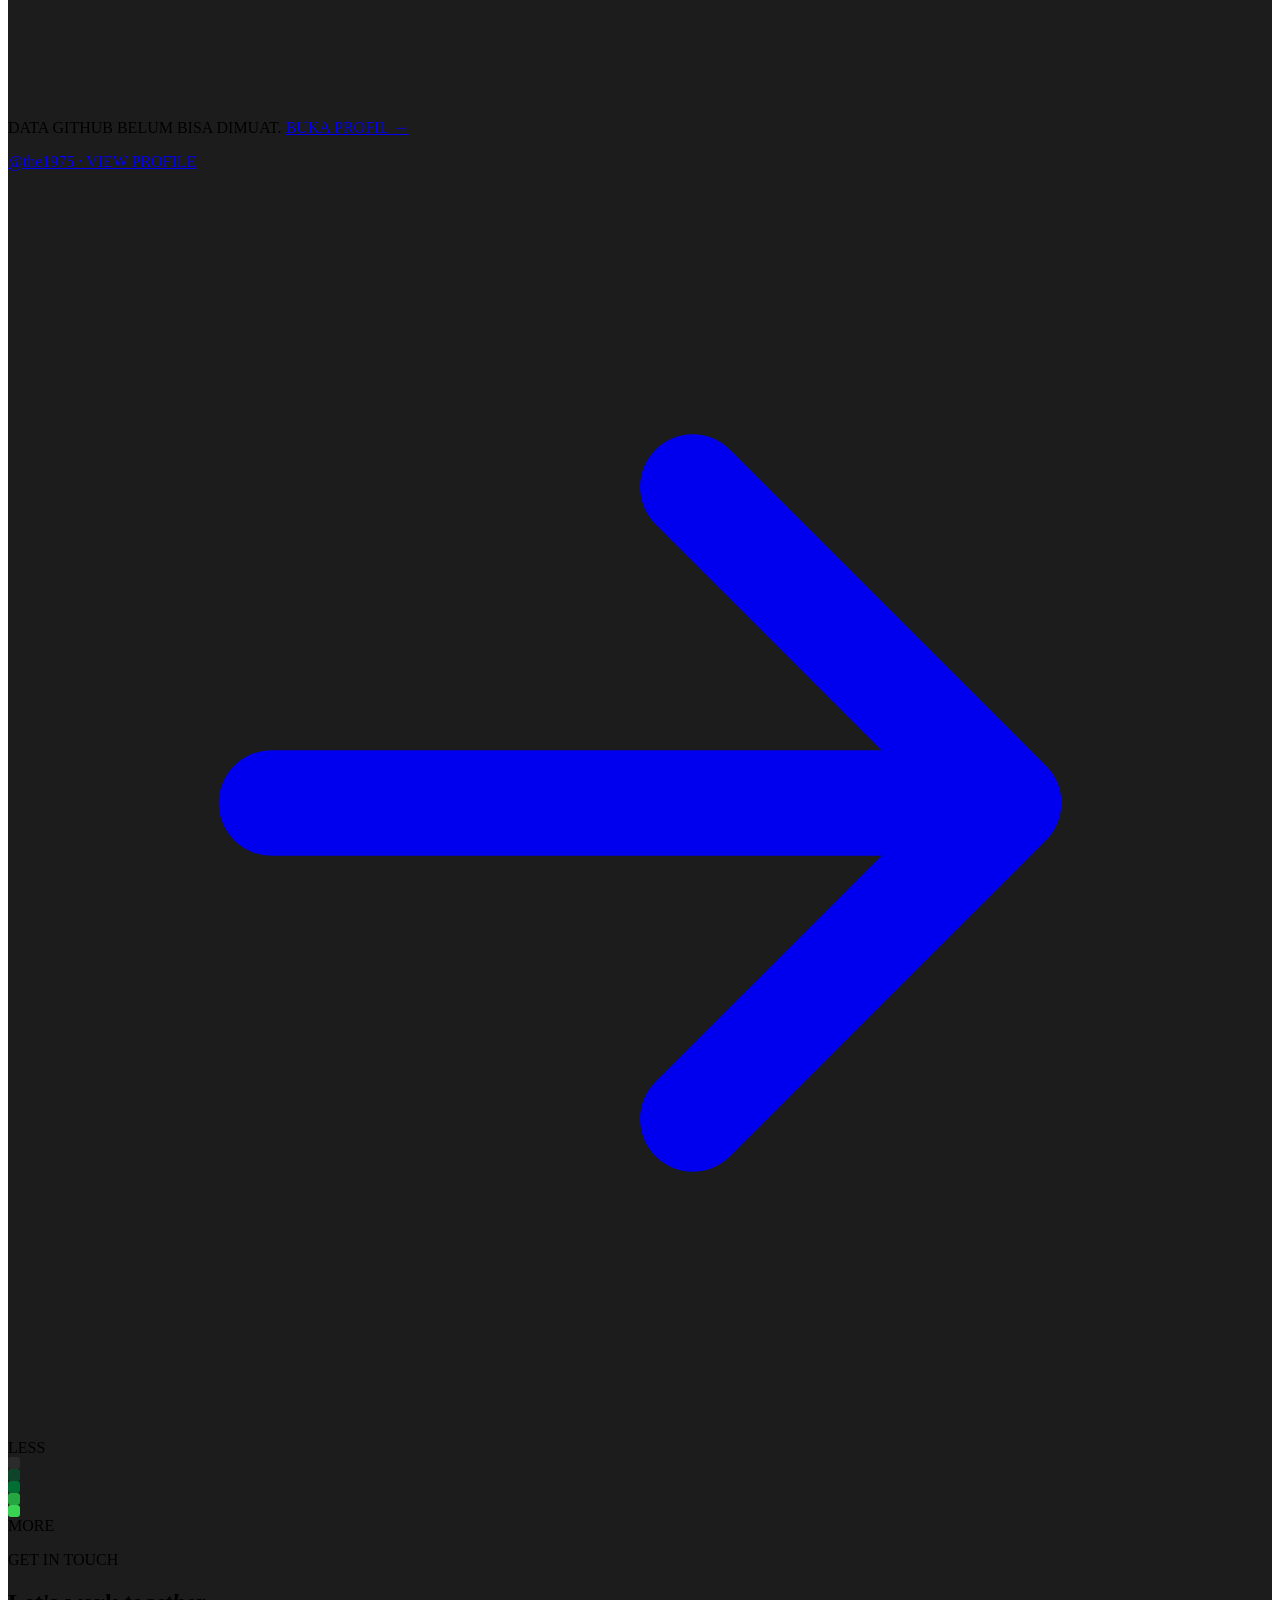
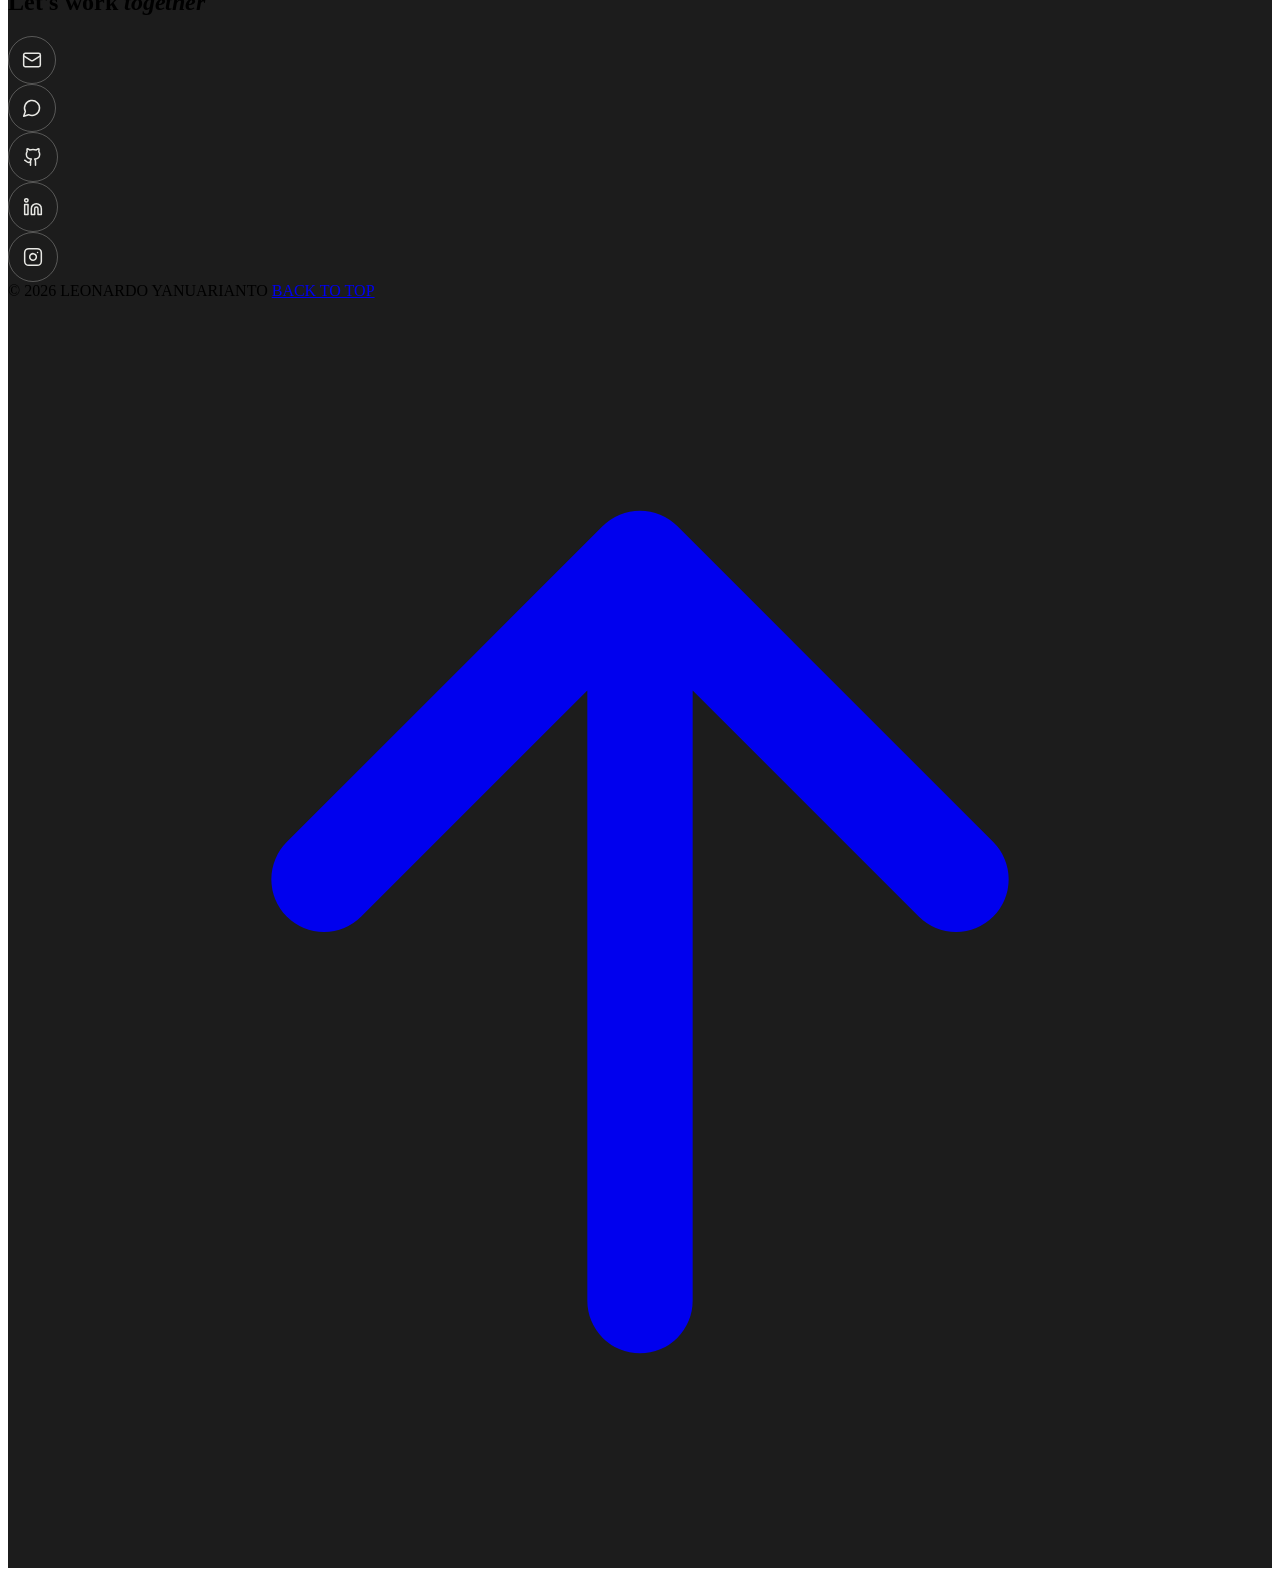
==== commit 785aab3d: "[EDIT] web-portofolio/index.html" ====
--- a/web-portofolio/index.html
+++ b/web-portofolio/index.html
@@ -76,7 +76,6 @@
   <link rel="stylesheet" href="css/moments.css">
   <link rel="stylesheet" href="css/music.css">
   <link rel="stylesheet" href="css/intro.css">
-  <link rel="stylesheet" href="css/sea.css">
   <script src="js/season.js"></script>   <!-- pilih gambar frame sesuai musim, harus di head -->
 </head>
 
@@ -832,6 +831,7 @@
   <script src="js/smooth.js"></script>
   <script src="js/core.js"></script>
   <script src="js/hero.js"></script>
+  <script src="js/ripple.js"></script>
   <script src="js/leaves.js"></script>
   <script src="js/about.js"></script>
   <script src="js/skills.js"></script>
--- a/web-portofolio/css/music.css
+++ b/web-portofolio/css/music.css
@@ -74,4 +74,27 @@
 
 @media (prefers-reduced-motion: reduce) {
   .music-loading { animation: none; }
-}+}
+
+/* ===== On Repeat: latar kolam (foto + overlay) ===== */
+/* Latar ditaruh di z-index -1 (section sudah isolate) supaya ada di belakang isi */
+.pond-bg {
+  position: absolute; inset: 0; z-index: -1; pointer-events: none;
+  background: #0b1814 url('../img/frame/kolam.webp') center / cover no-repeat;
+}
+/* Overlay gelap 25%: jaga teks putih tetap terbaca */
+.pond-bg::after { content: ""; position: absolute; inset: 0; background: rgba(0, 0, 0, .25); }
+
+/* Semua teks section jadi putih */
+.music-pond { color: #fff; }
+.music-pond .text-ink\/70 { color: rgba(255, 255, 255, .85); }
+.music-pond .text-ink\/60 { color: rgba(255, 255, 255, .70); }
+.music-pond .text-ink\/50 { color: rgba(255, 255, 255, .65); }
+.music-pond .text-ink\/40 { color: rgba(255, 255, 255, .50); }
+
+/* Equalizer, tumpukan kartu playlist, dan tombol panah ikut terang */
+.music-pond .eq i { background: #fff; }
+.music-pond .music-stack::before,
+.music-pond .music-stack::after { background: #fff; }
+.music-pond .shot-btn { border-color: rgba(255, 255, 255, .3); }
+.music-pond .shot-btn:hover { background: #fff; color: #0e1116; }
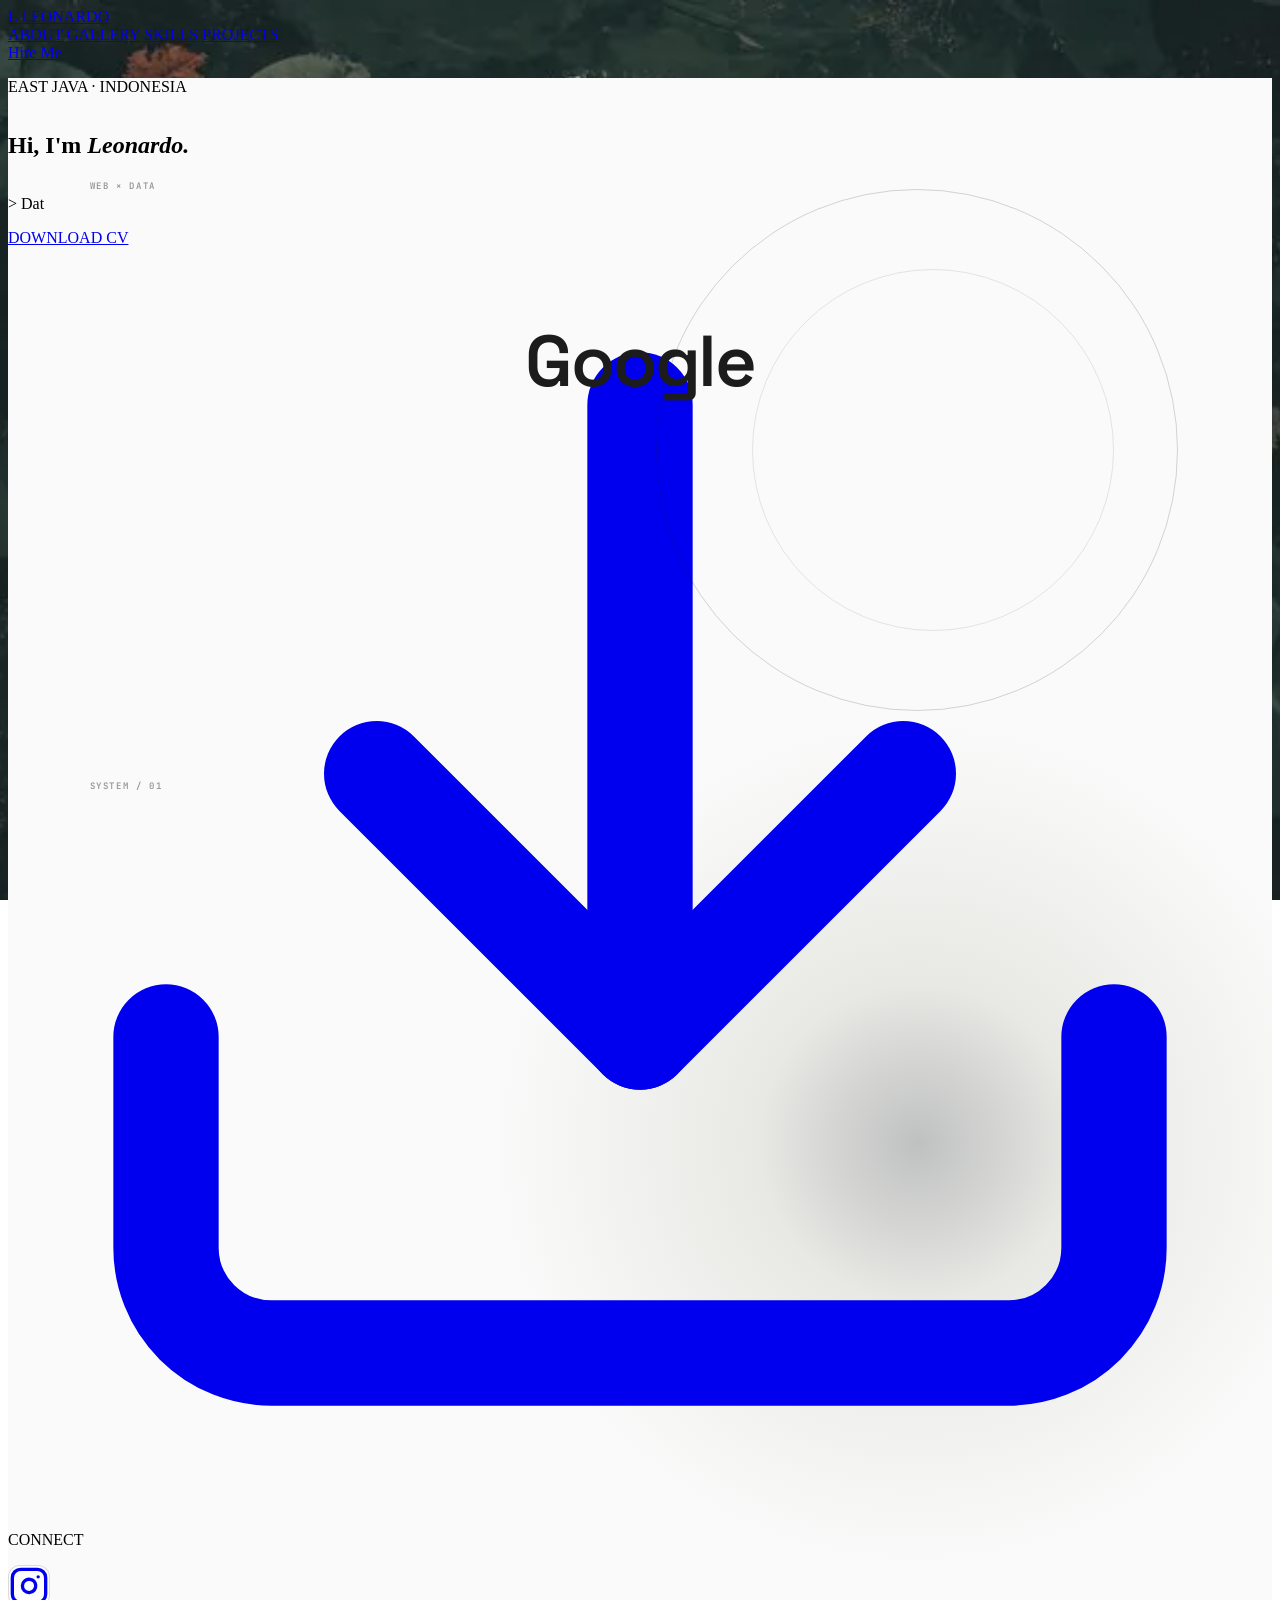
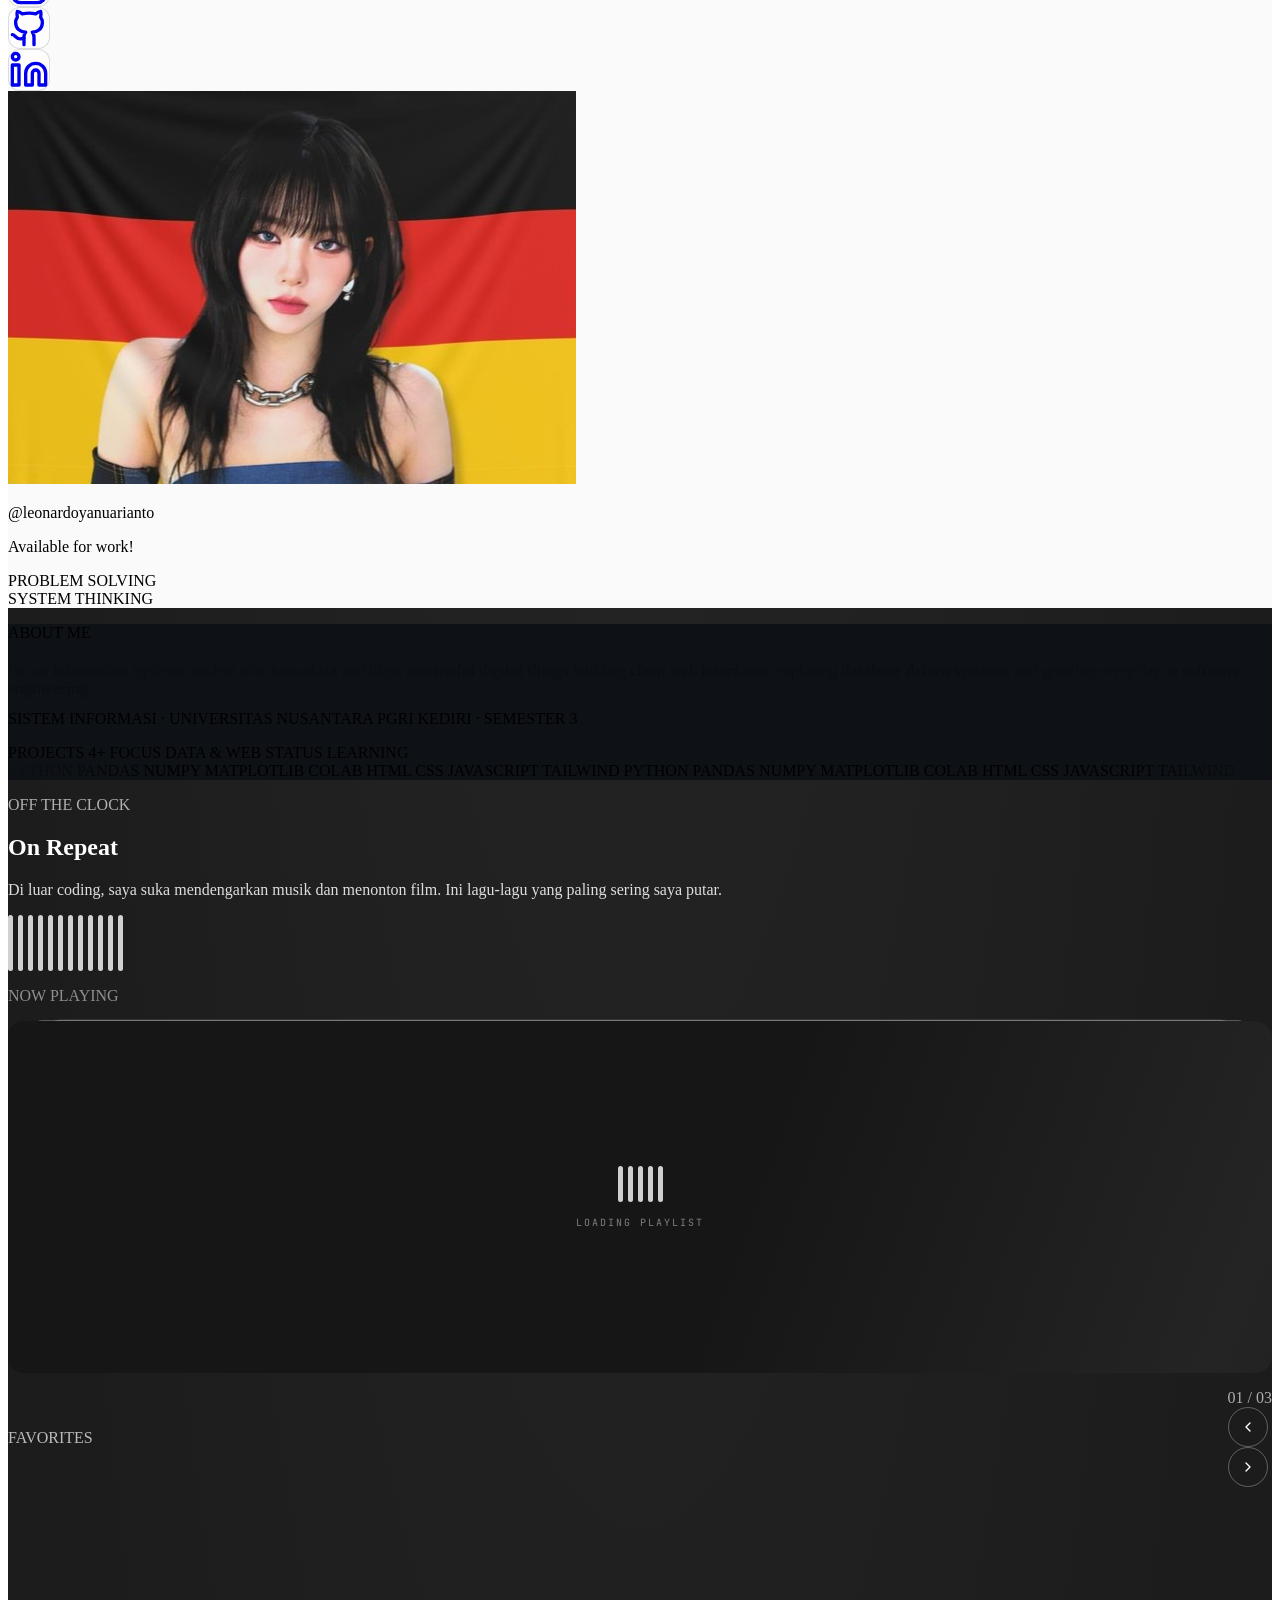
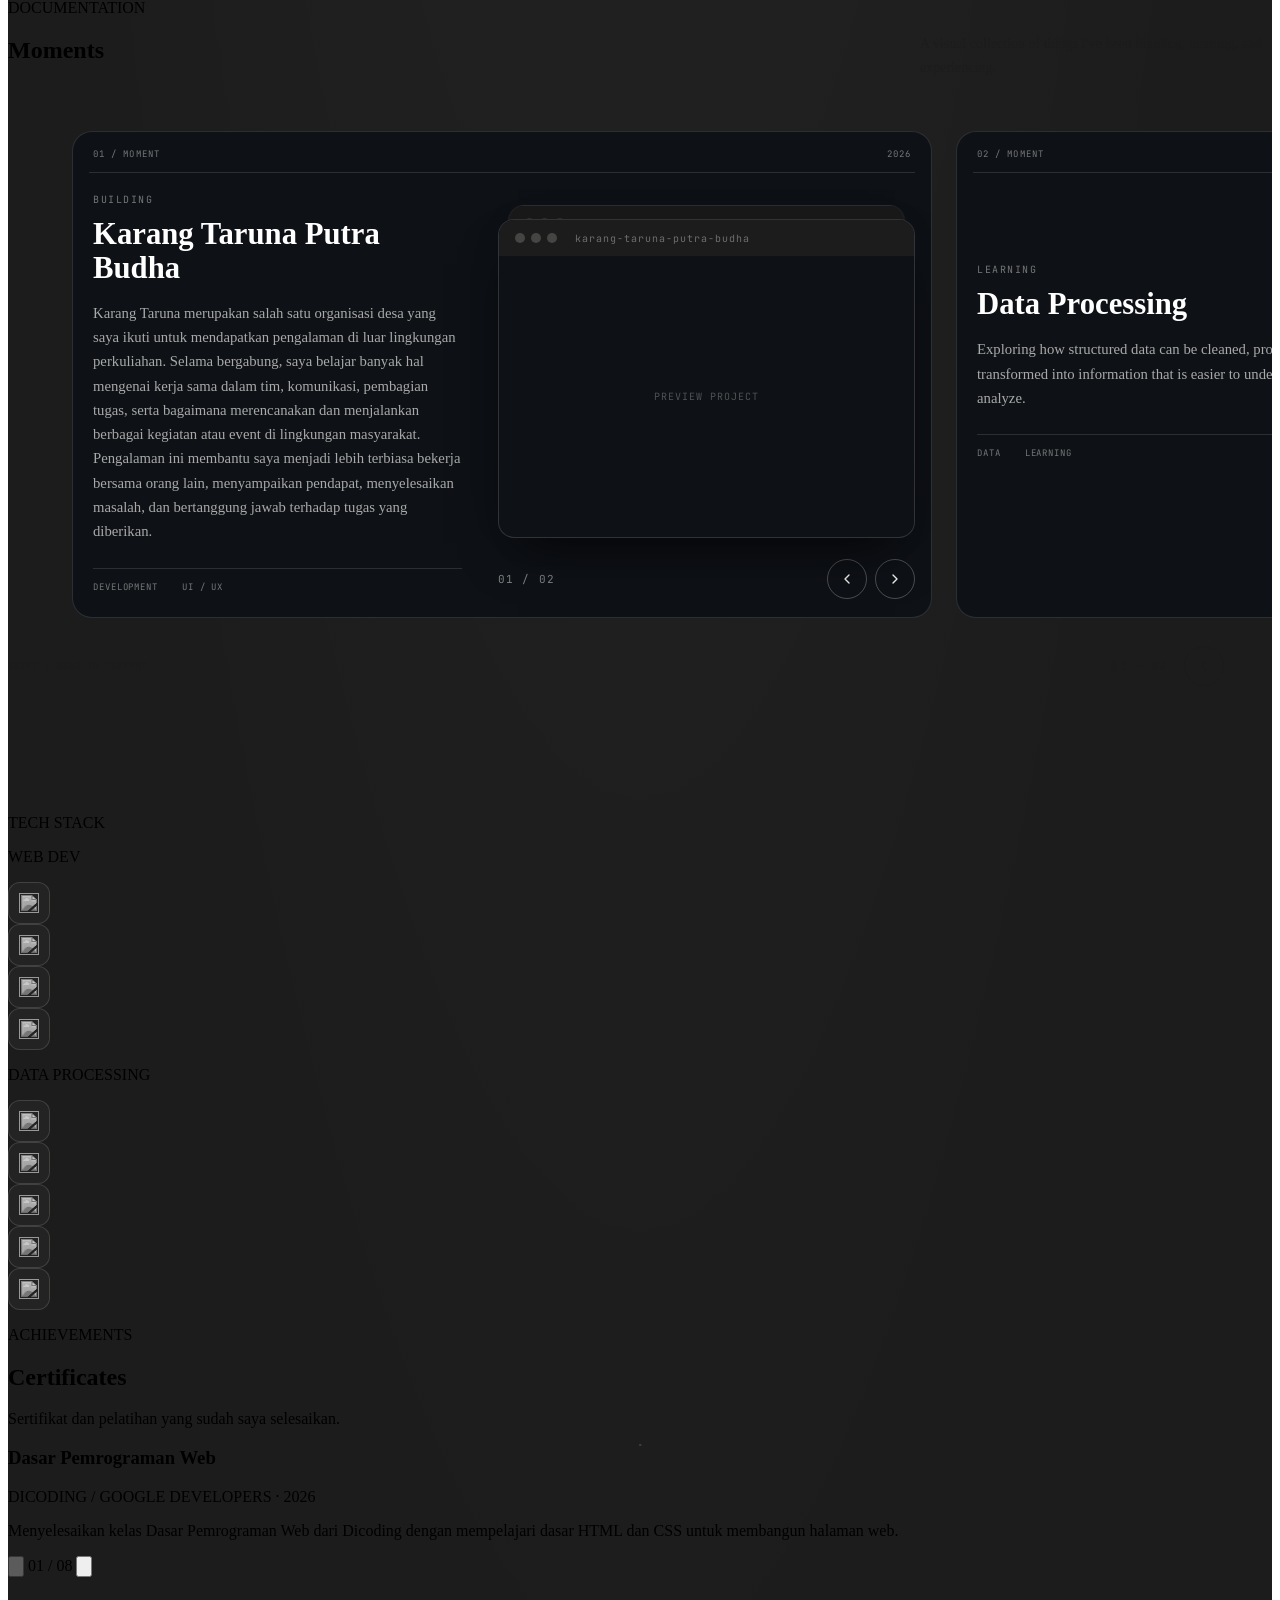
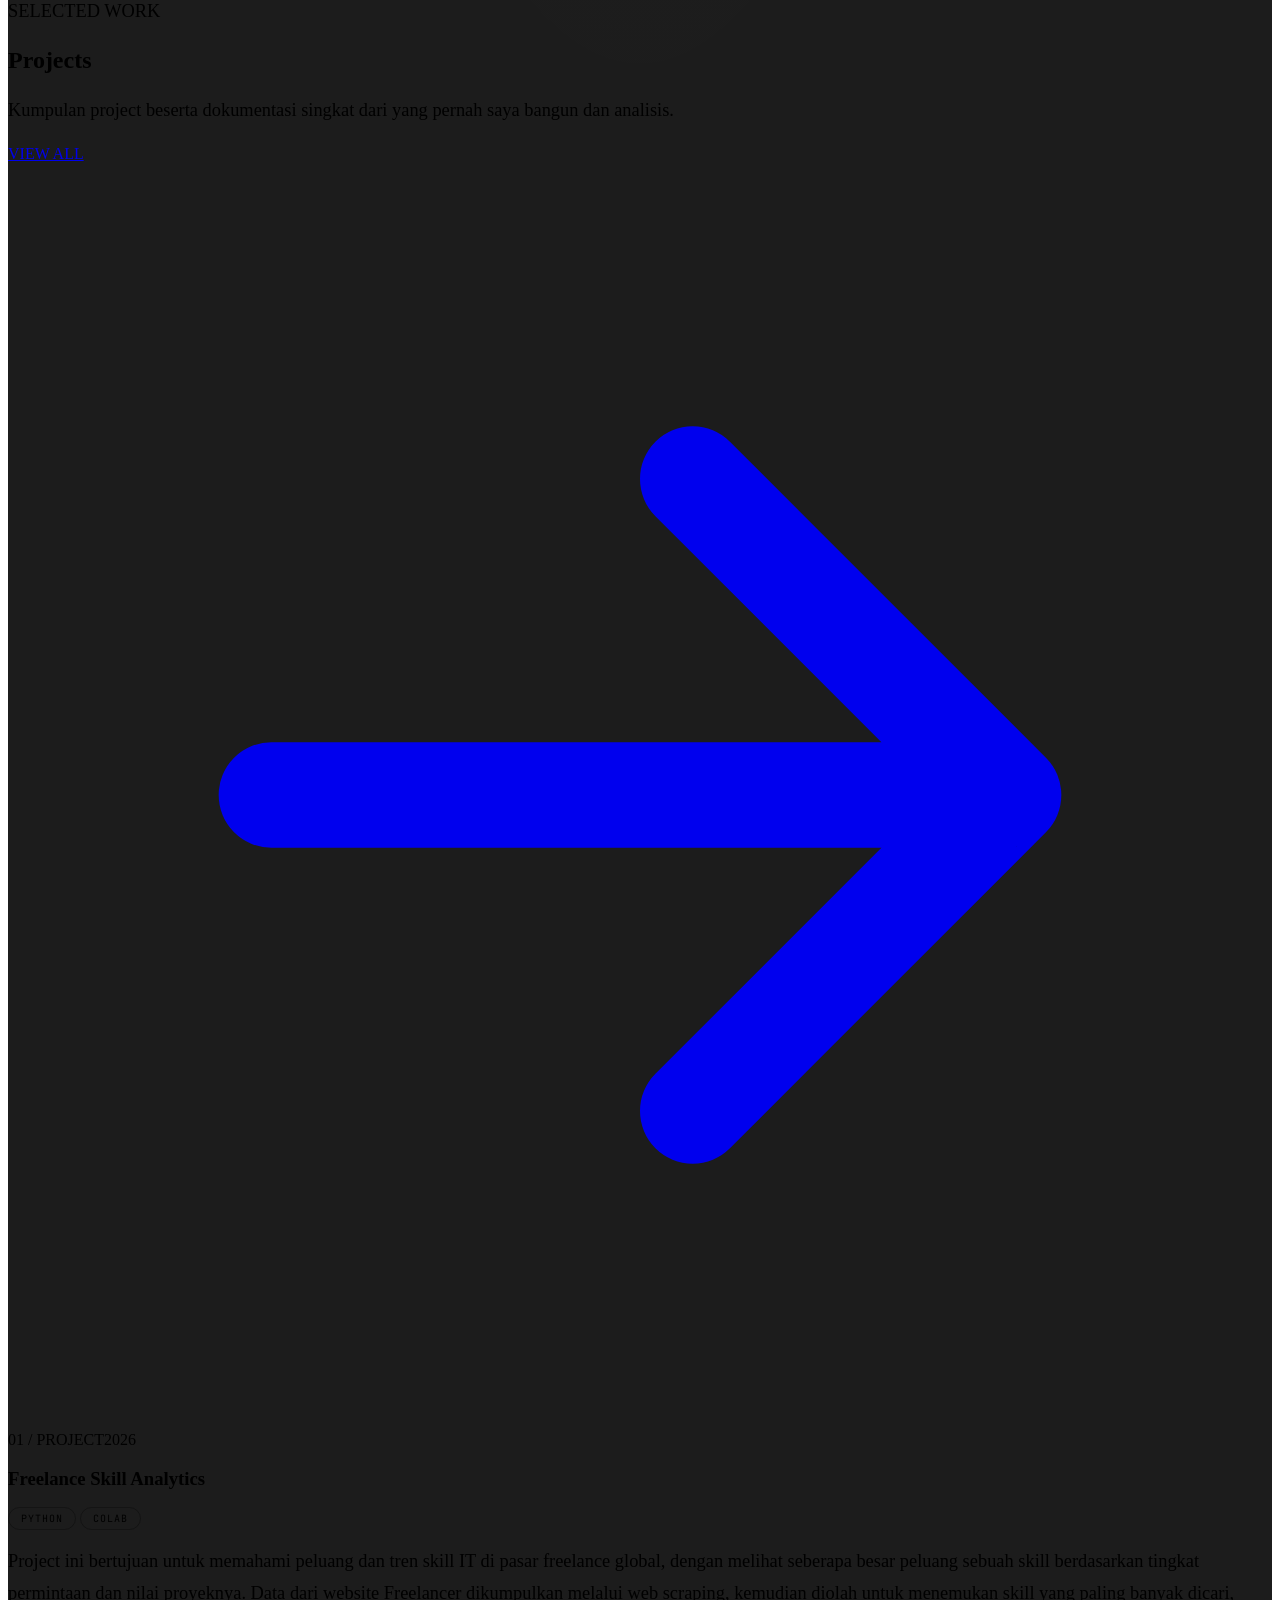
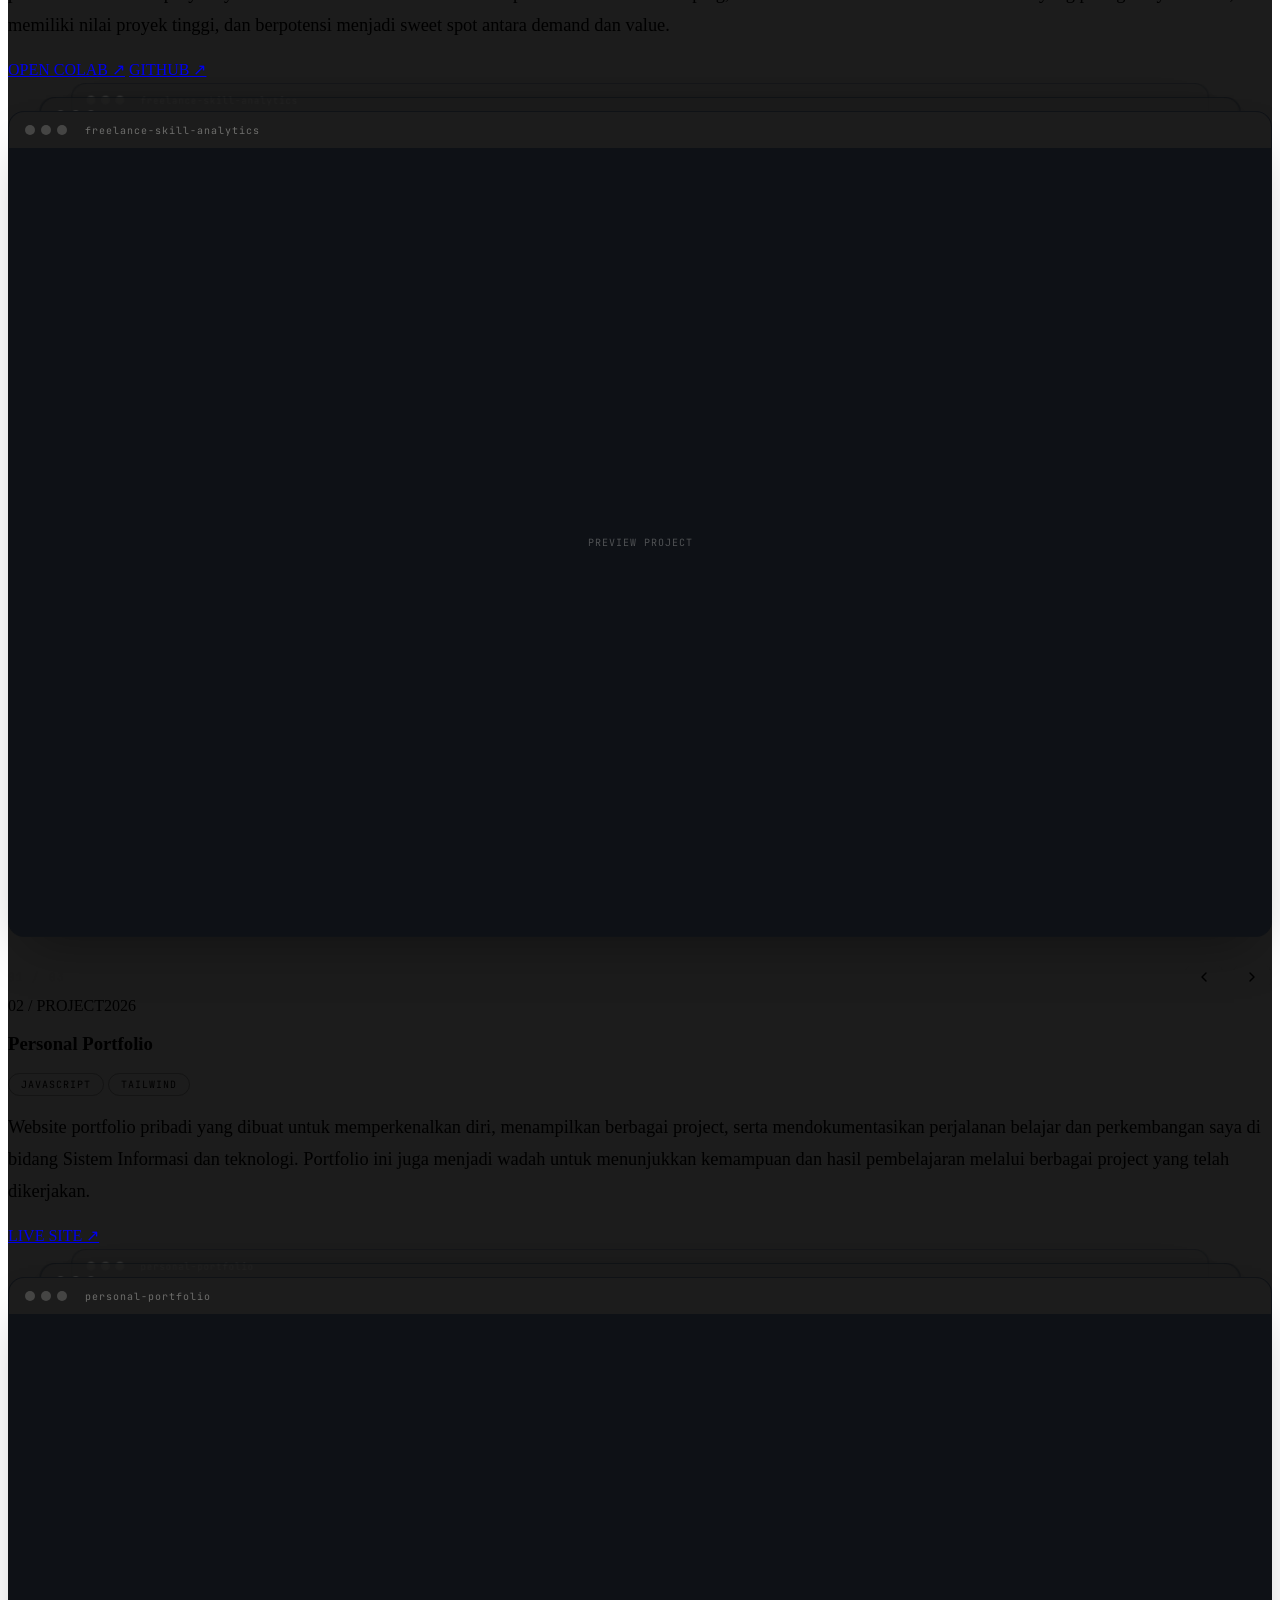
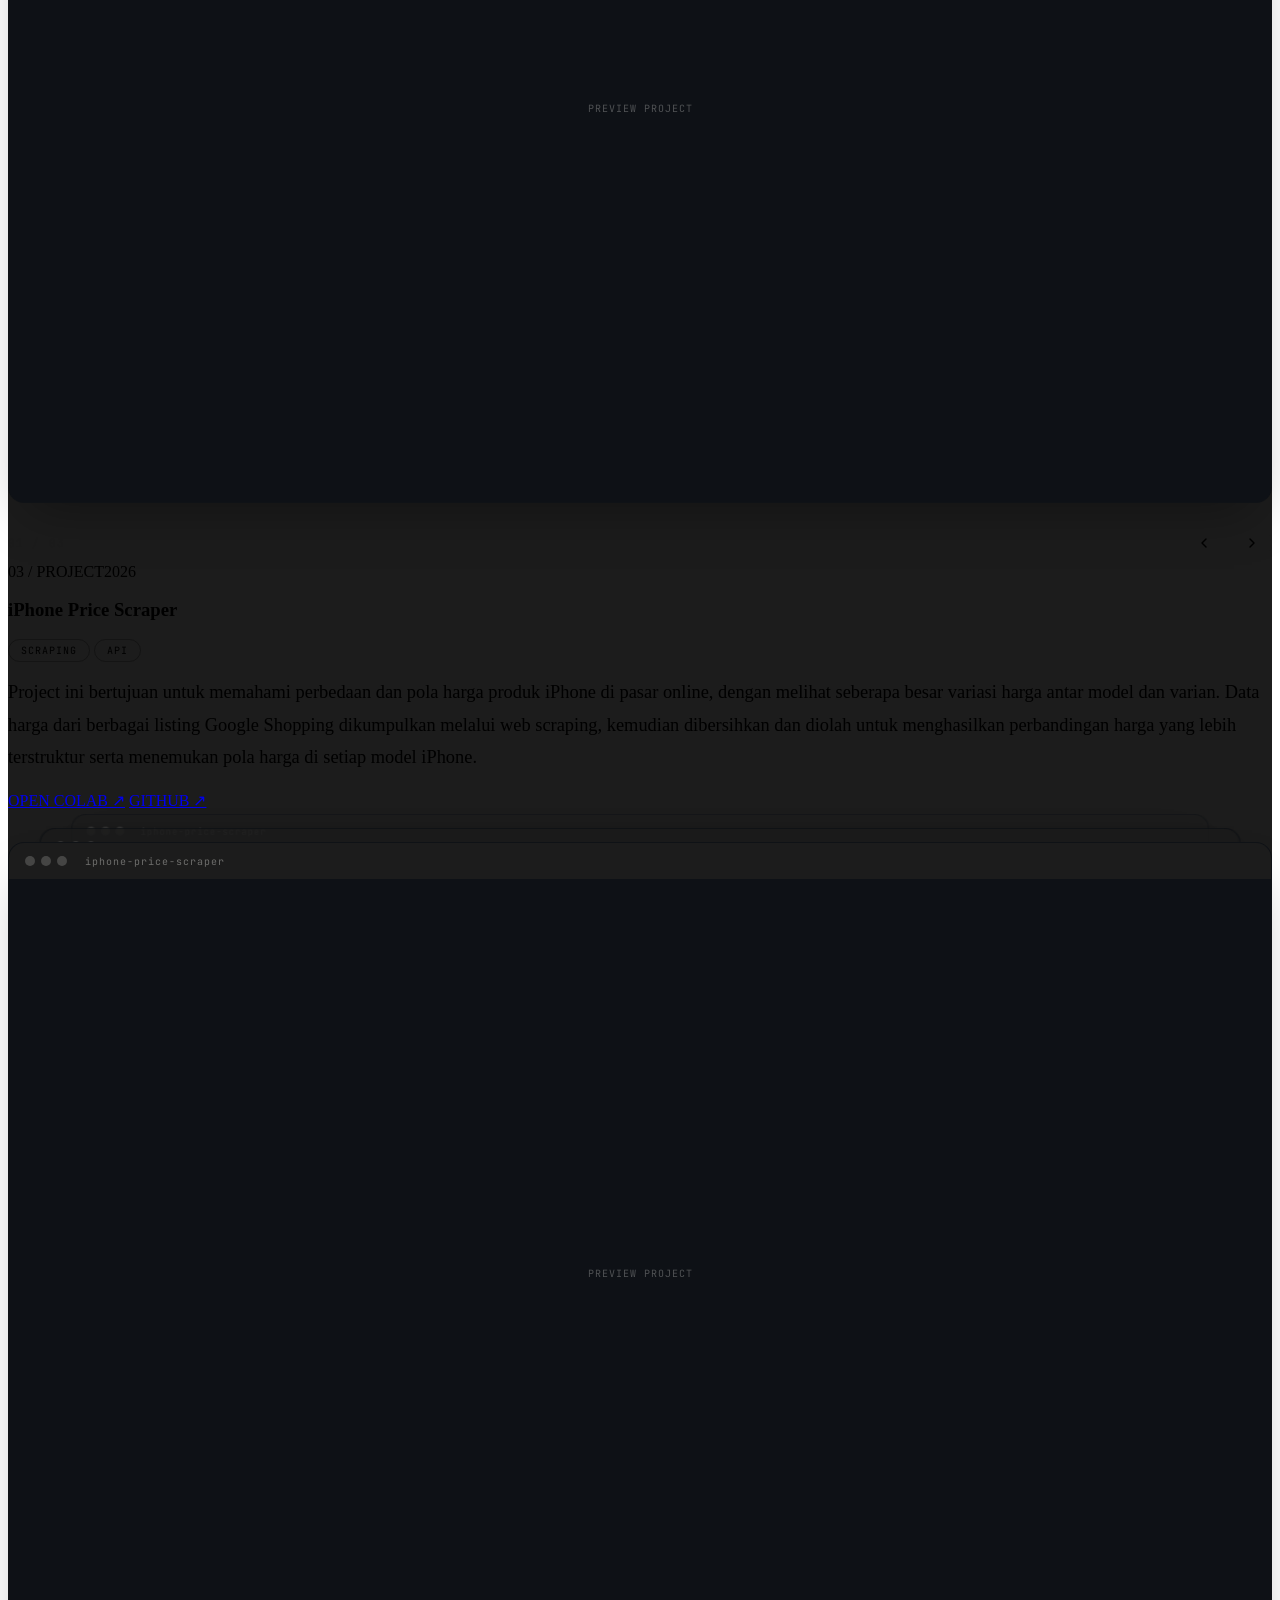
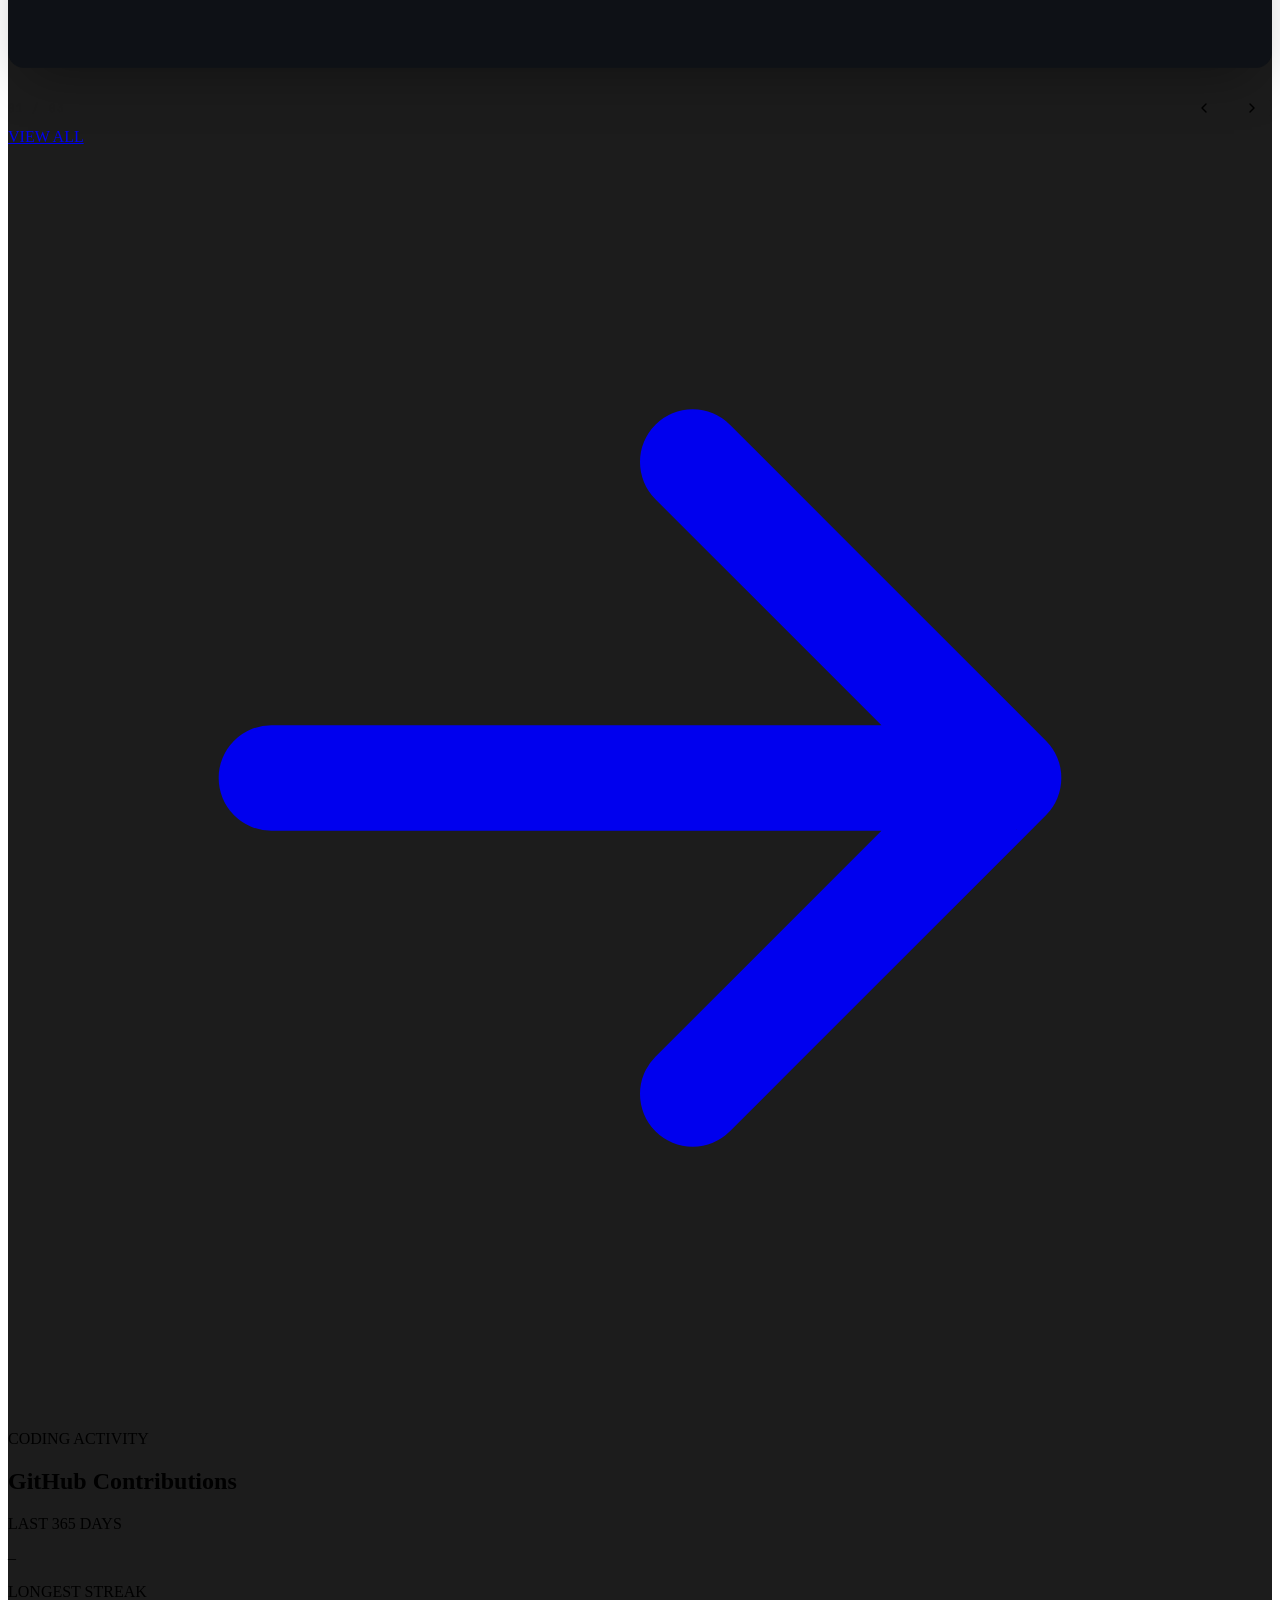
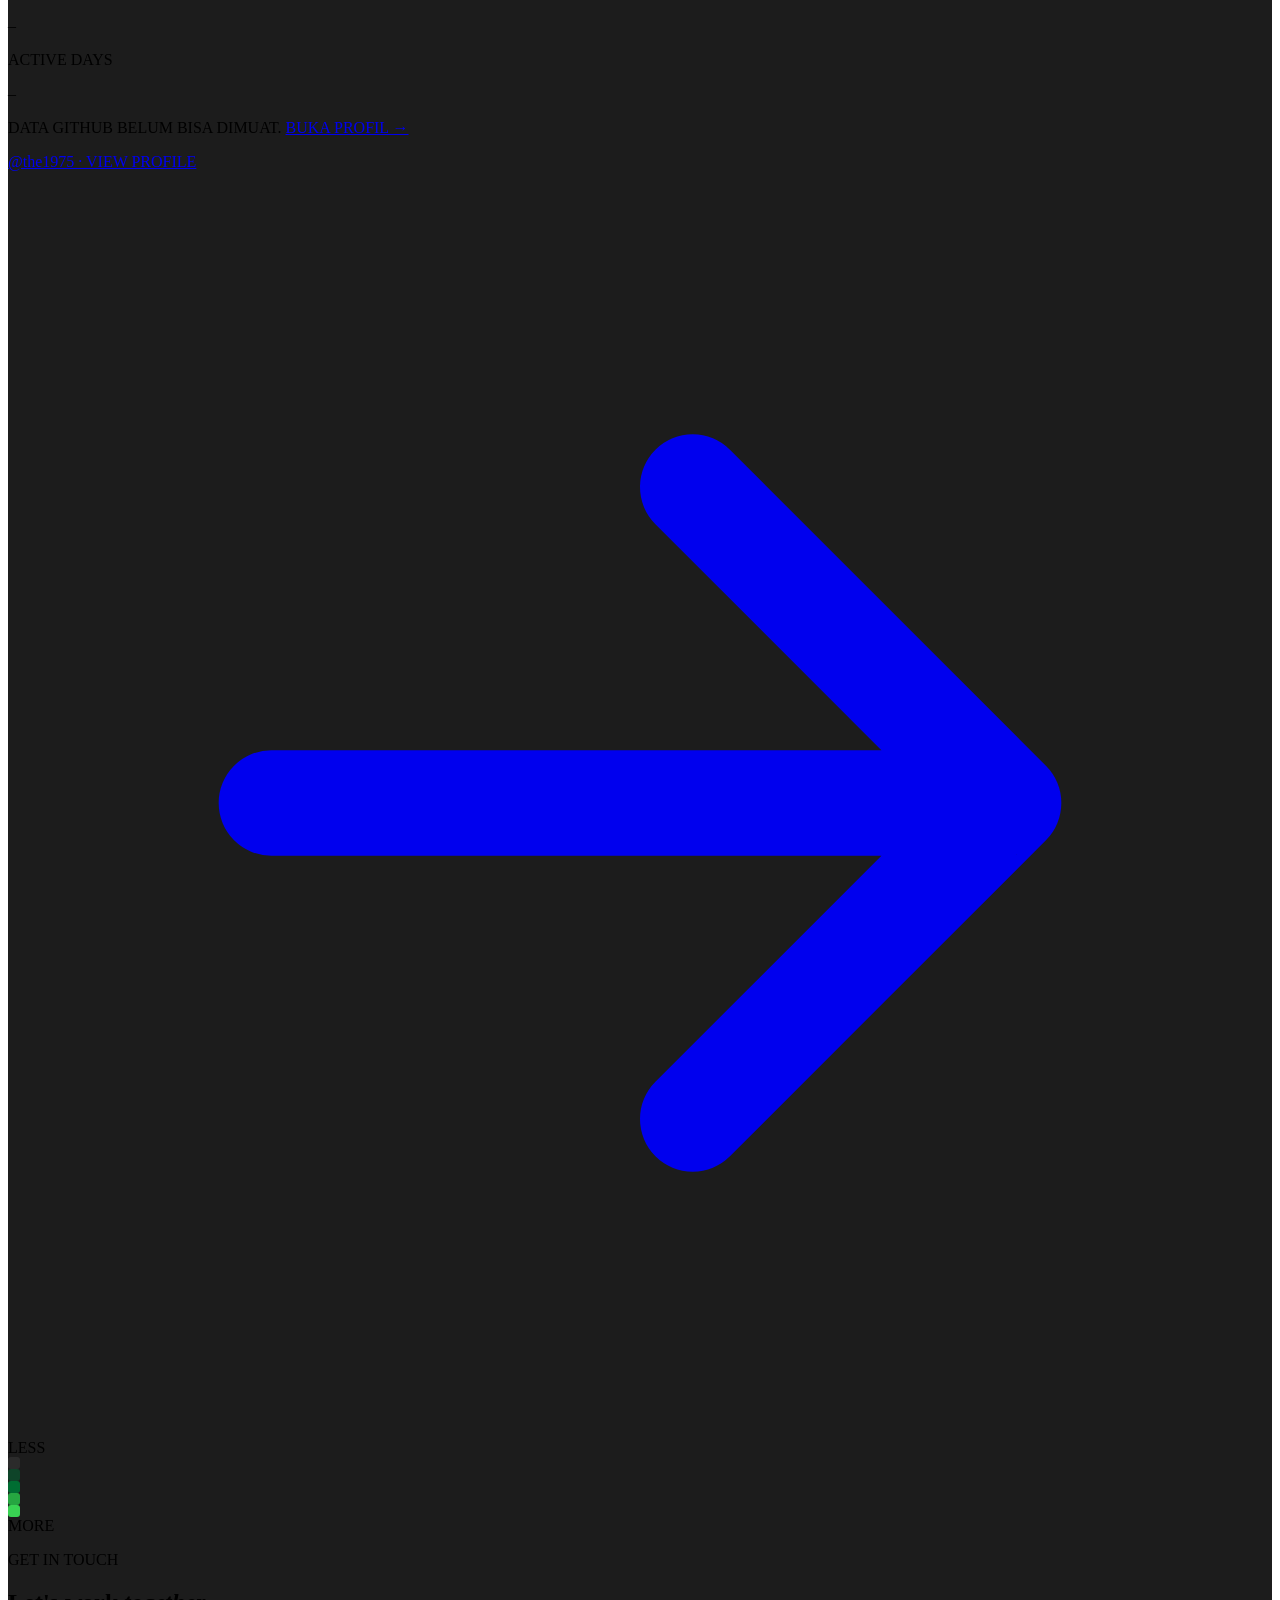
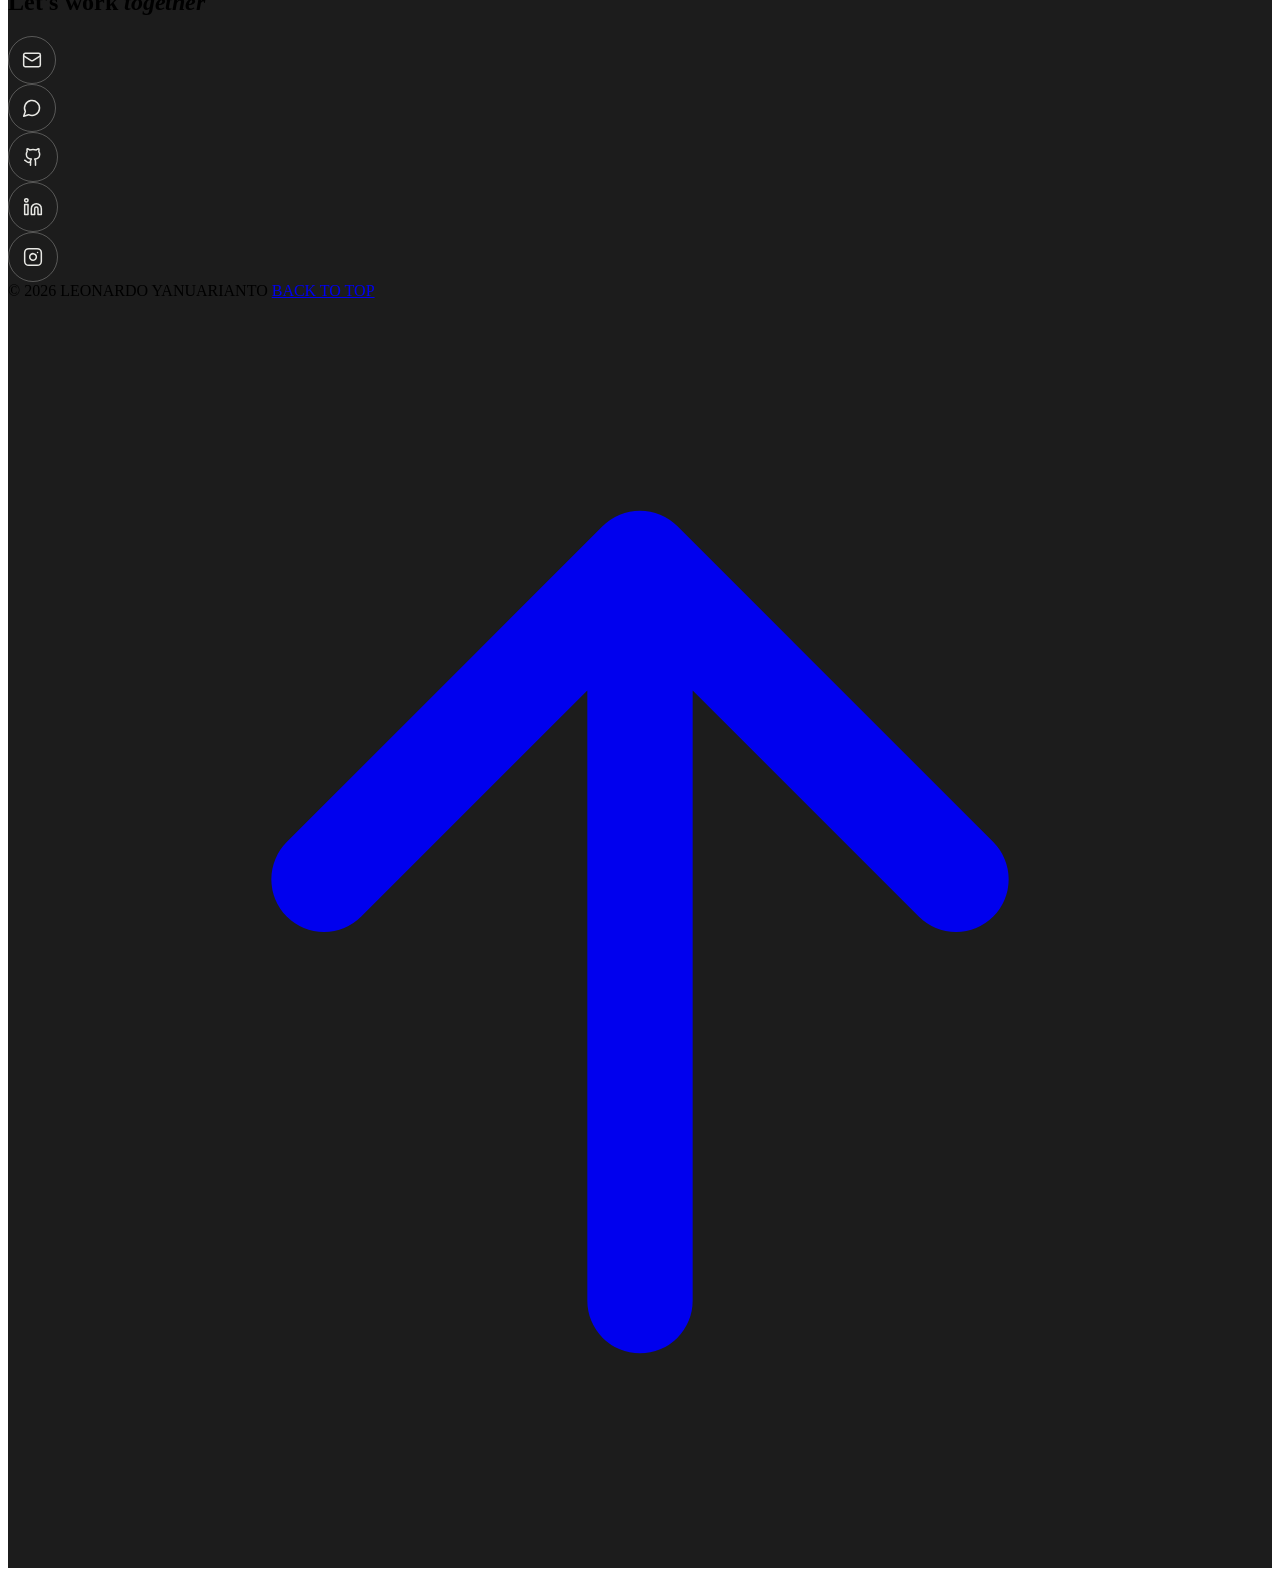
==== commit 0ff18b96: "[EDIT] web-portofolio/index.html" ====
--- a/web-portofolio/index.html
+++ b/web-portofolio/index.html
@@ -329,7 +329,7 @@
           <div class="reveal">
             <div class="music-stack">
               <iframe id="musicFrame"
-                src="https://open.spotify.com/embed/playlist/0rrZvtqBxtelJycIUBh449?utm_source=generator"
+                src="https://open.spotify.com/embed/playlist/0rrZvtqBxtelJycIUBh449?utm_source=generator&theme=0"
                 allow="autoplay; clipboard-write; encrypted-media; fullscreen; picture-in-picture"
                 loading="lazy" title="Playlist Spotify Leonardo"></iframe>
               <div class="music-loading" aria-hidden="true">
--- a/web-portofolio/css/hero.css
+++ b/web-portofolio/css/hero.css
@@ -165,3 +165,17 @@
 @media (max-width: 768px) {
   .hero-chip-glitch { display: none !important; }
 }
+
+/* ===== Riak saat hero diketuk ===== */
+.ripple-ring {
+  position: absolute; z-index: 1; pointer-events: none;
+  width: 300px; height: 300px; margin: -150px 0 0 -150px;  /* pusat tepat di titik ketuk */
+  border: 1px solid rgba(28, 28, 28, .35);
+  border-radius: 50%;
+  transform: scale(0); opacity: 0;
+  animation: ripple 1.5s ease-out forwards;
+}
+@keyframes ripple {
+  0%   { transform: scale(0); opacity: .9; }
+  100% { transform: scale(1); opacity: 0; }
+}
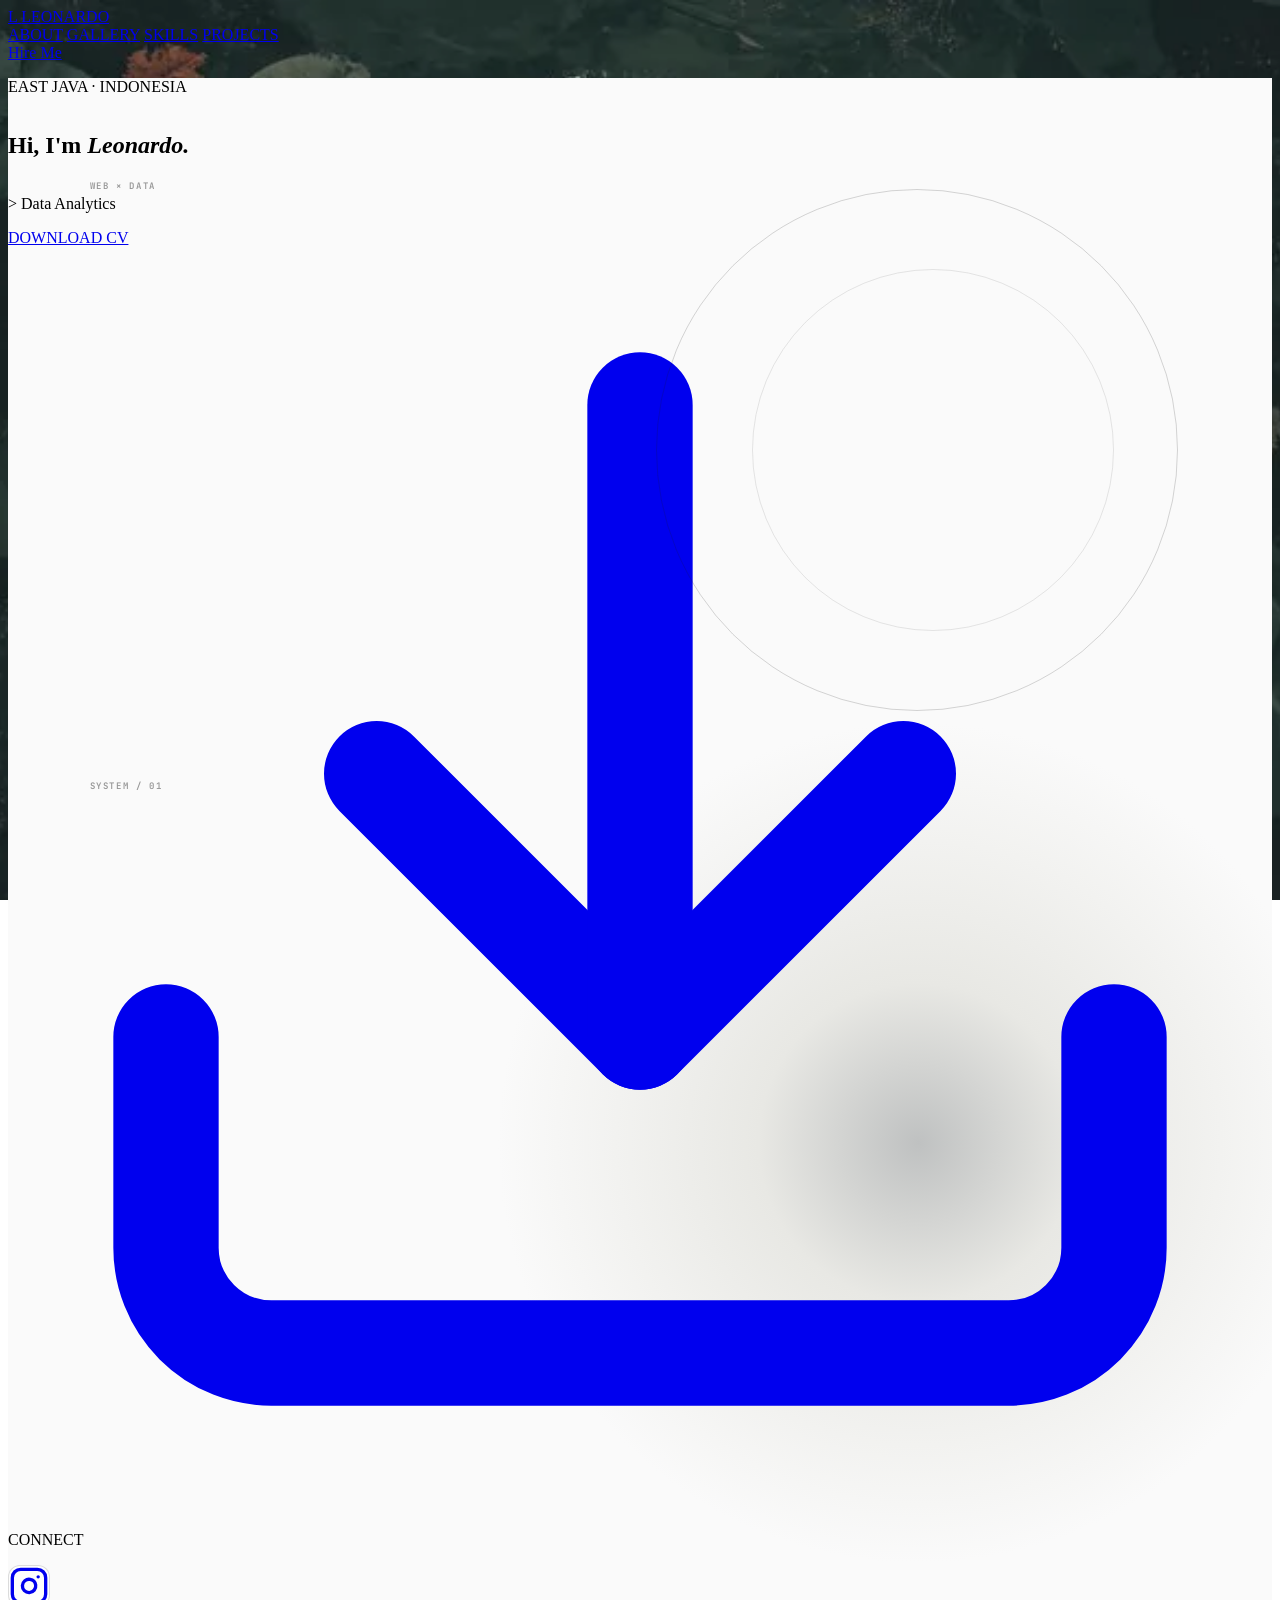
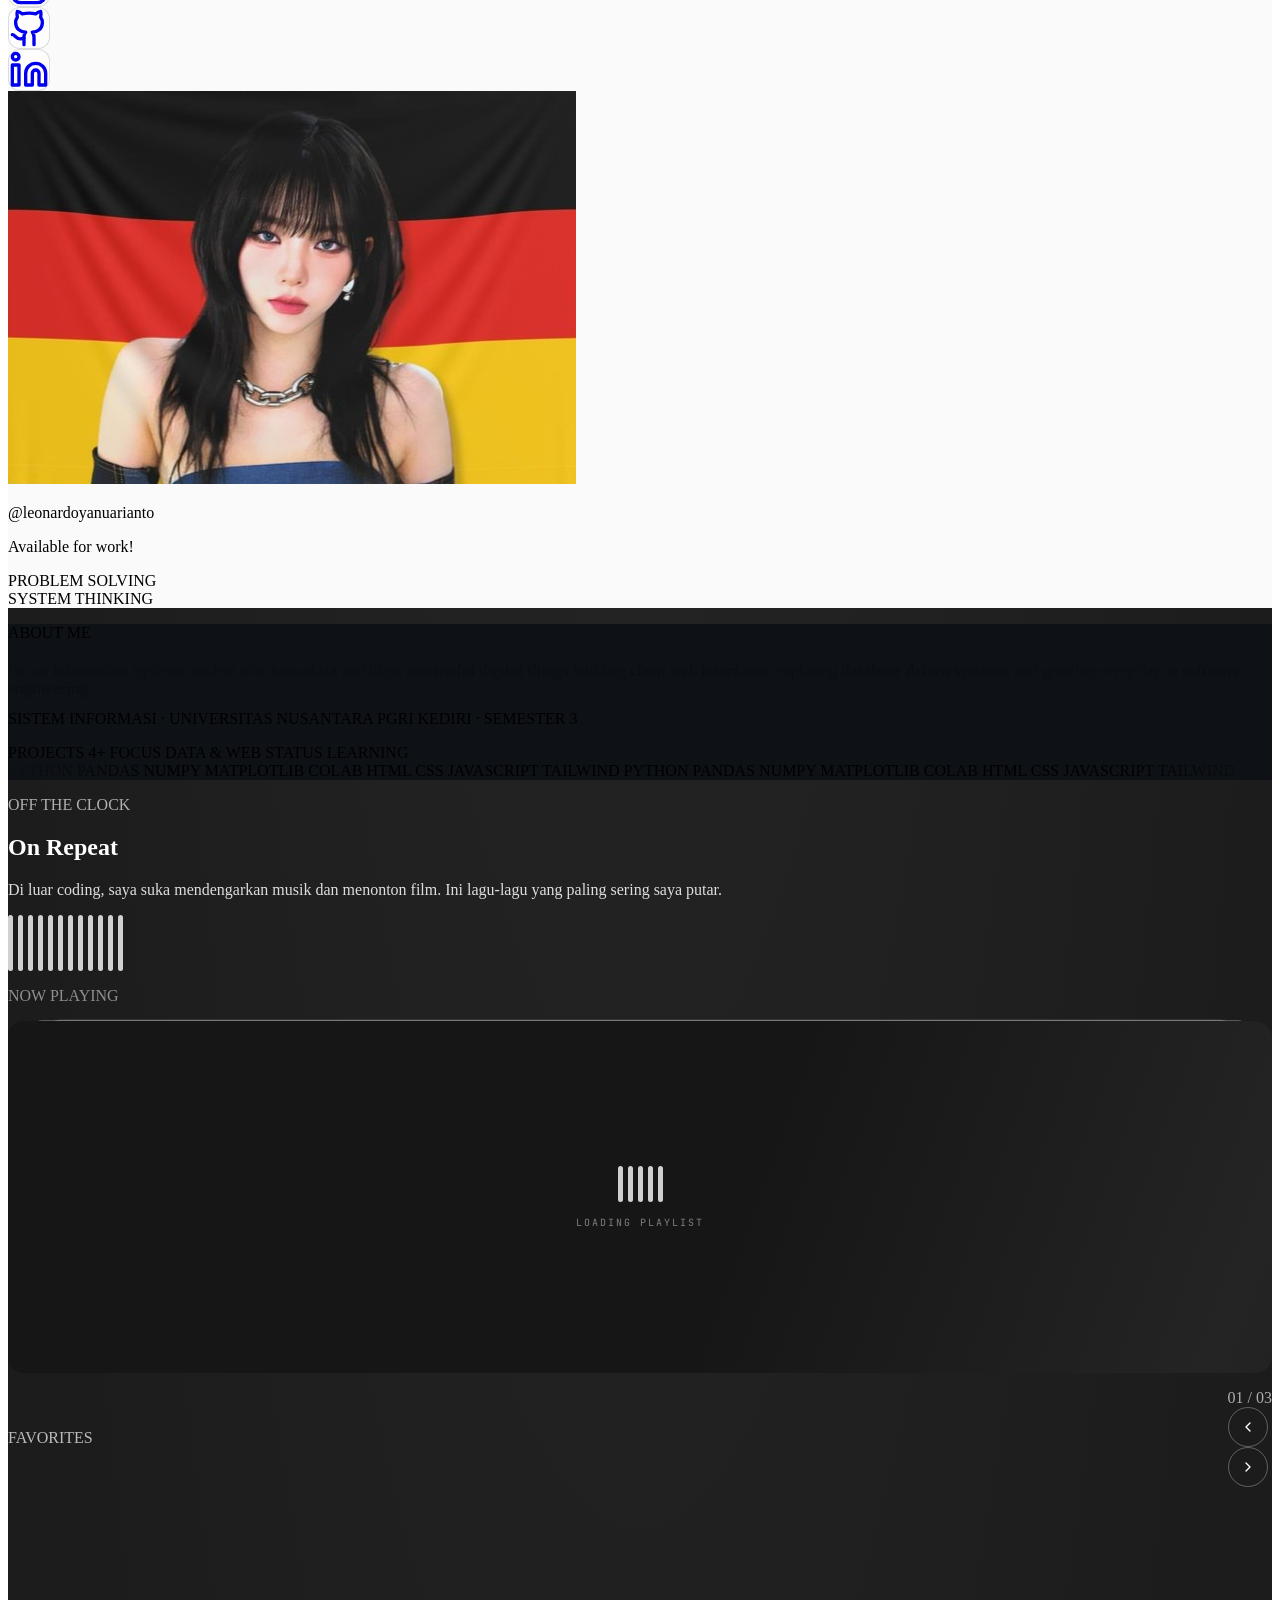
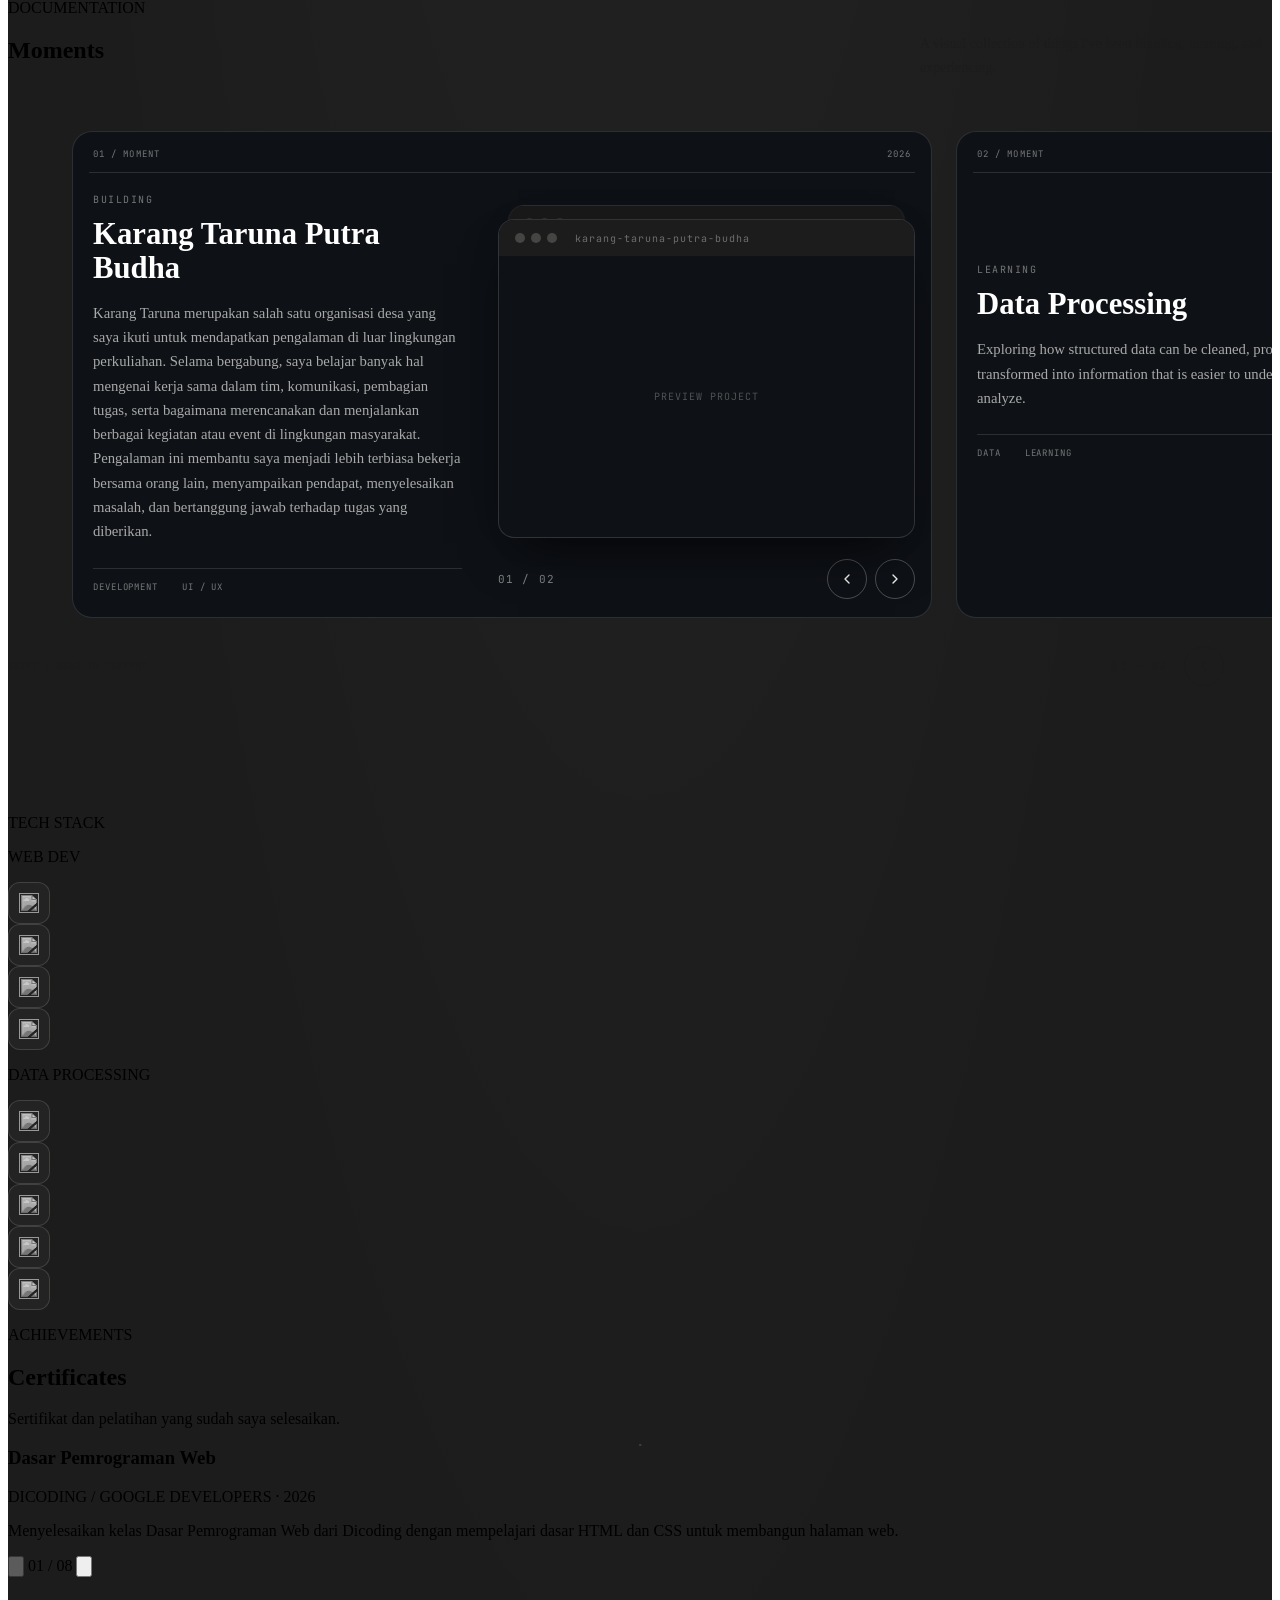
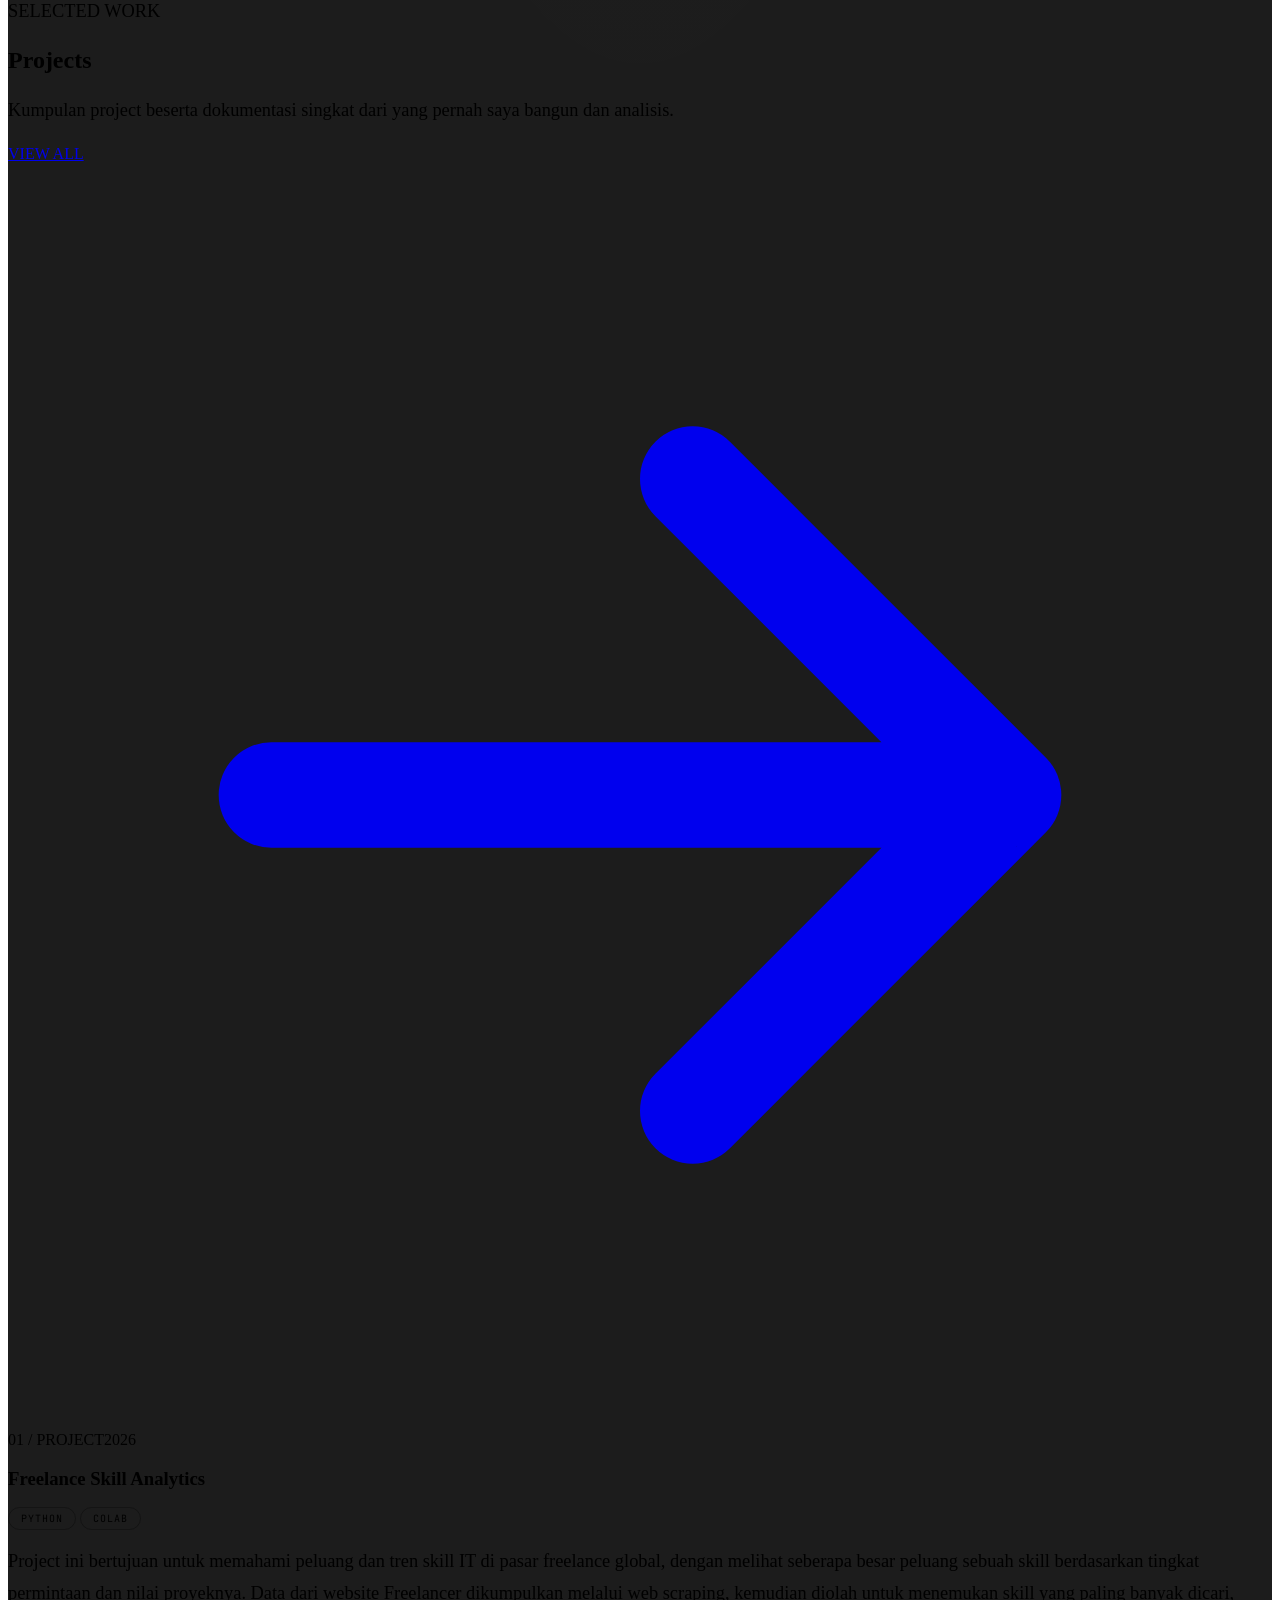
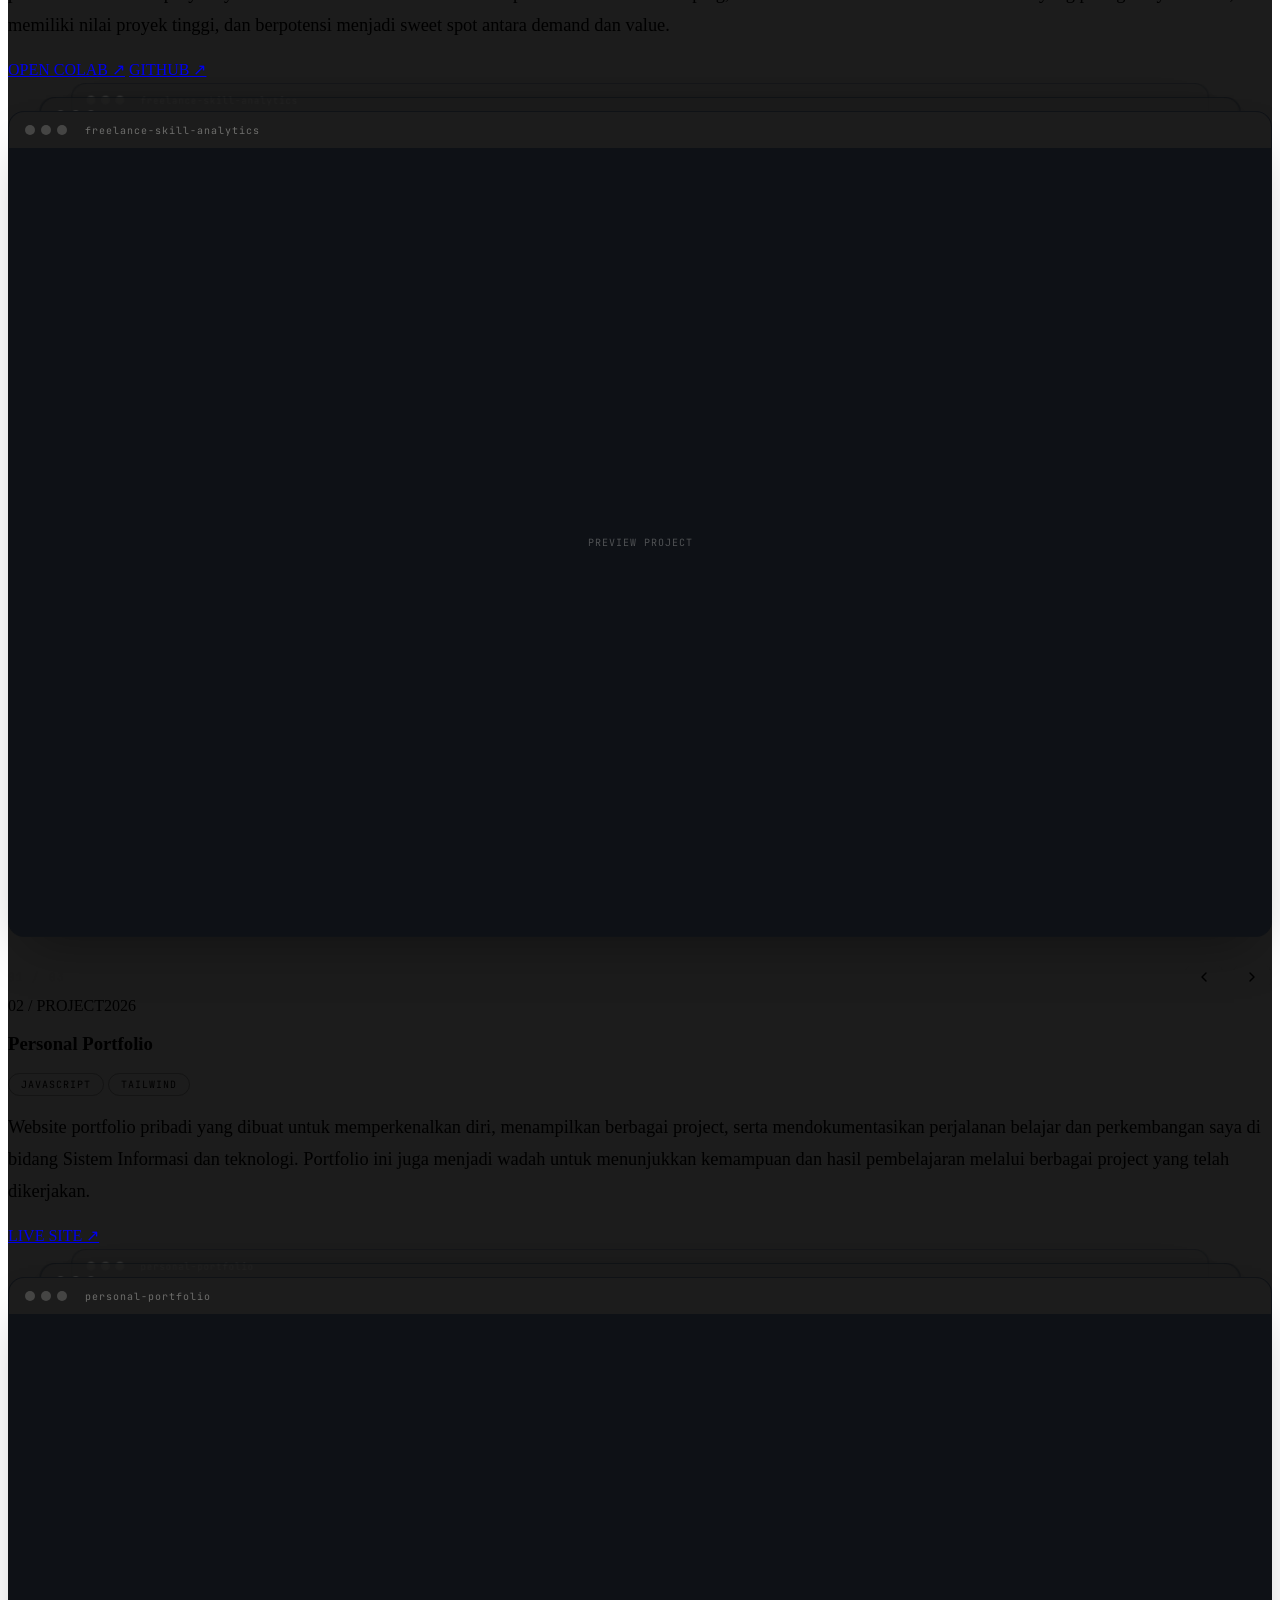
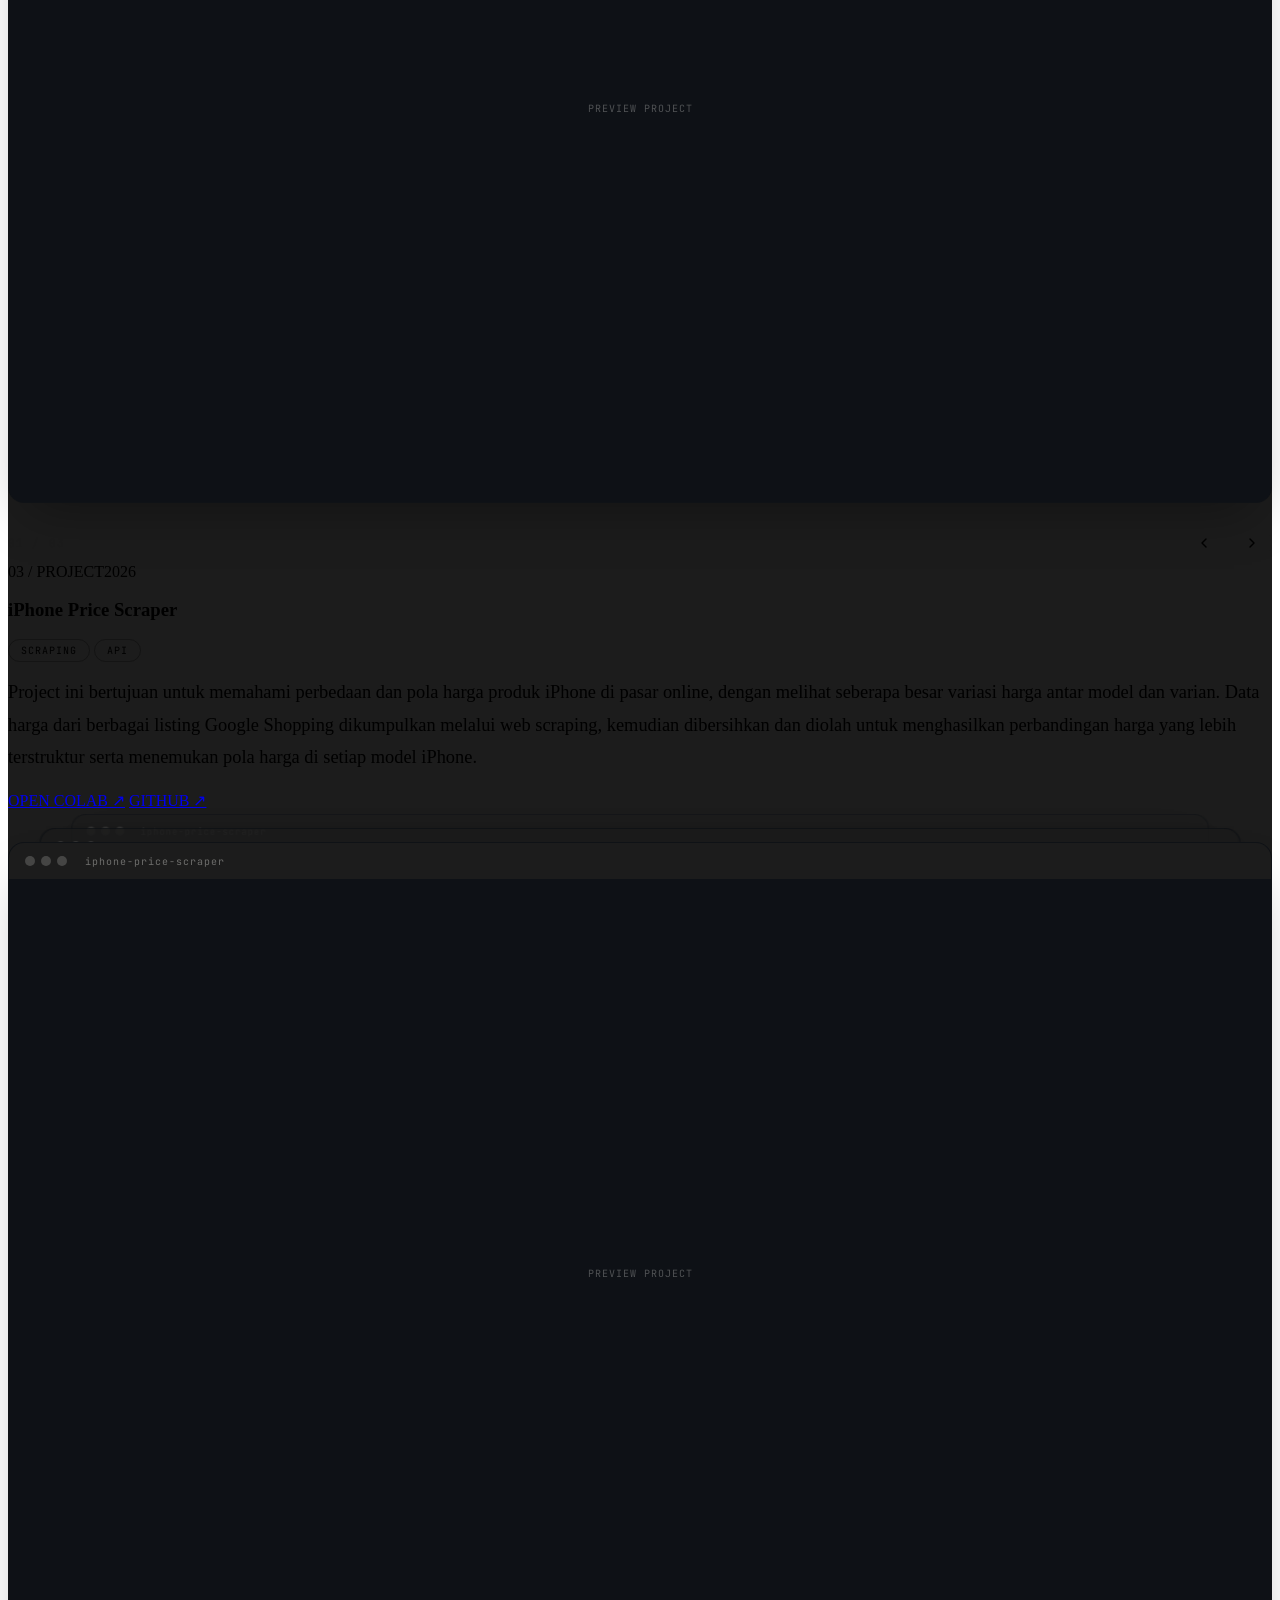
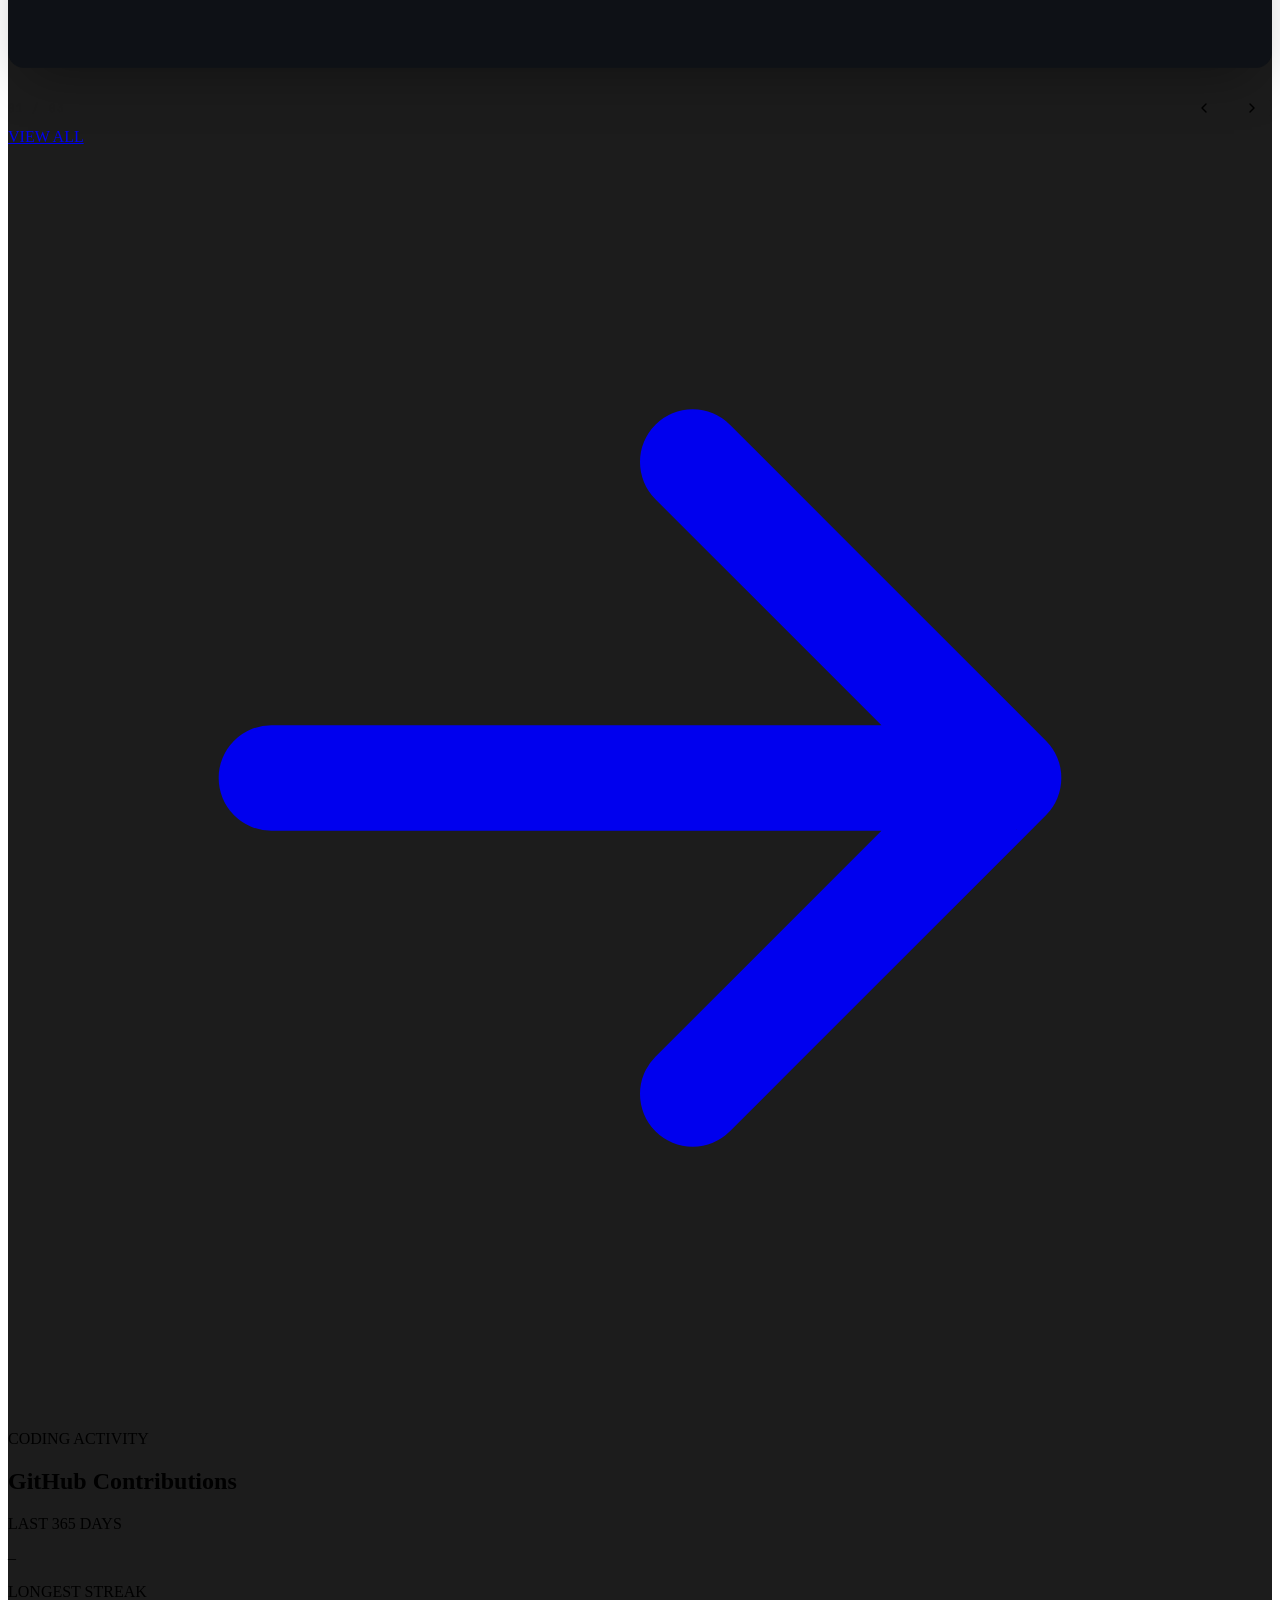
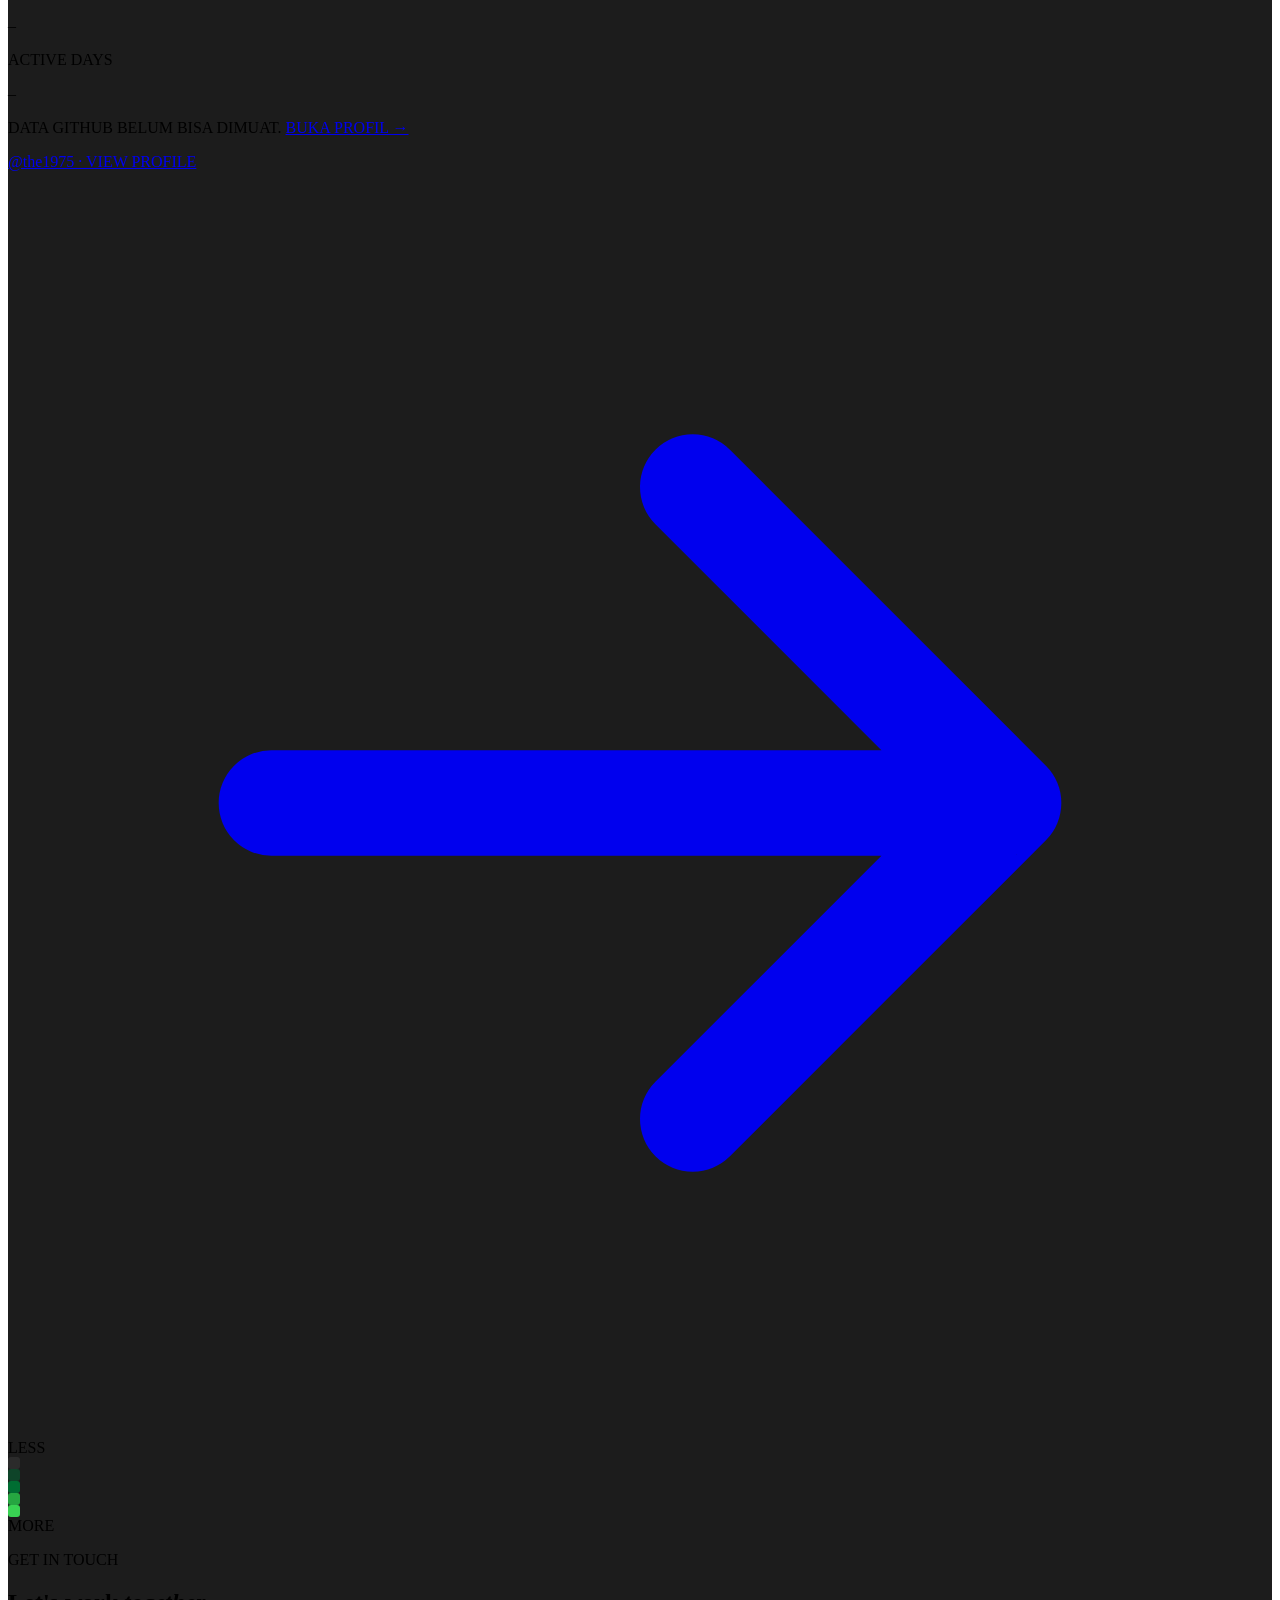
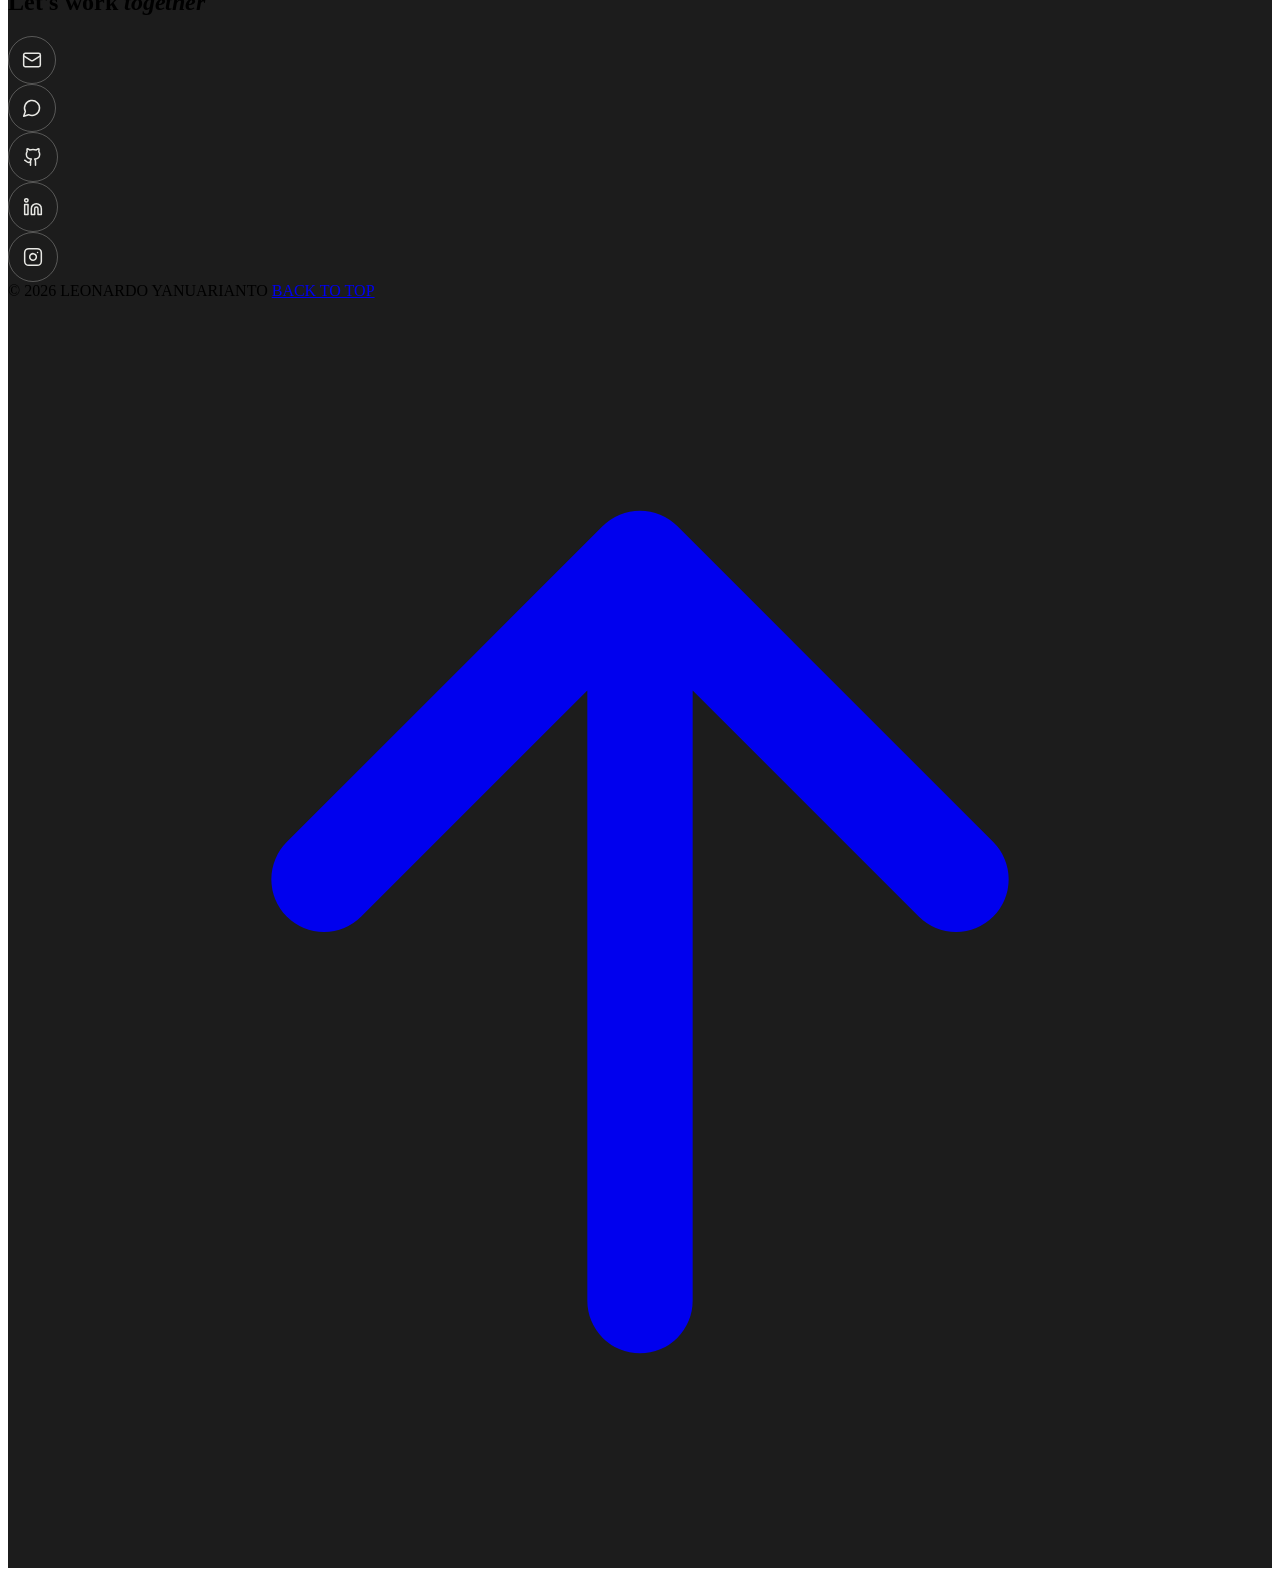
==== commit dbd6533f: "[EDIT] web-portofolio/index.html" ====
--- a/web-portofolio/index.html
+++ b/web-portofolio/index.html
@@ -529,8 +529,6 @@
         <!-- ============ PROJECTS ============ -->
         <section id="projects" class="scroll-mt-24 px-6 md:px-16 py-24 leaf-zone relative isolate">
 
-          <div class="hero-leaves" aria-hidden="true"></div>
-
           <div class="flex items-end justify-between gap-6 mb-12">
             <div>
               <p class="reveal font-mono text-xs tracking-widest text-ink/50 mb-4">SELECTED WORK</p>
--- a/web-portofolio/css/hero.css
+++ b/web-portofolio/css/hero.css
@@ -166,16 +166,32 @@
   .hero-chip-glitch { display: none !important; }
 }
 
-/* ===== Riak saat hero diketuk ===== */
-.ripple-ring {
-  position: absolute; z-index: 1; pointer-events: none;
-  width: 300px; height: 300px; margin: -150px 0 0 -150px;  /* pusat tepat di titik ketuk */
-  border: 1px solid rgba(28, 28, 28, .35);
-  border-radius: 50%;
-  transform: scale(0); opacity: 0;
-  animation: ripple 1.5s ease-out forwards;
+/* Di On Repeat, cincin ditaruh di belakang teks dan player (di atas foto kolam) */
+.music-pond .ripple-ring { z-index: -1; }
+
+/* ===== Tata letak hero ===== */
+
+/* Layar lebar (laptop, tablet landscape): teks kiri, foto kanan, satu baris sejajar.
+   Posisi kolom ditentukan eksplisit supaya tidak bergantung pada kelas order Tailwind. */
+@media (min-width: 768px) and (orientation: landscape) {
+  .hero > div.relative.z-10 { grid-column: 1; grid-row: 1; align-self: center; }   /* kolom teks */
+  .hero > div:last-of-type  { grid-column: 2; grid-row: 1; align-self: center; order: 0; }  /* kolom foto */
 }
-@keyframes ripple {
-  0%   { transform: scale(0); opacity: .9; }
-  100% { transform: scale(1); opacity: 0; }
-}+
+/* Layar portrait (HP, termasuk mode "Desktop site"): satu kolom, foto di atas teks */
+@media (orientation: portrait) {
+  .hero {
+    grid-template-columns: 1fr;   /* menimpa md:grid-cols-2 */
+    min-height: 0;                /* menimpa md:min-h-screen */
+    align-content: start;
+  }
+  .hero > div:last-of-type { order: -1; justify-self: center; }  /* kolom foto naik ke atas */
+}
+
+/* Hero portrait: rapatkan jarak atas-bawah supaya tidak kepanjangan */
+@media (orientation: portrait) {
+  .hero { padding-top: 6.5rem; padding-bottom: 2.5rem; row-gap: 1.5rem; }
+  .hero > div:last-of-type { max-width: 220px; }   /* foto lebih kecil */
+  .hero-label-2 { bottom: 1.25rem; }                /* tetap px, bukan % */
+}
+
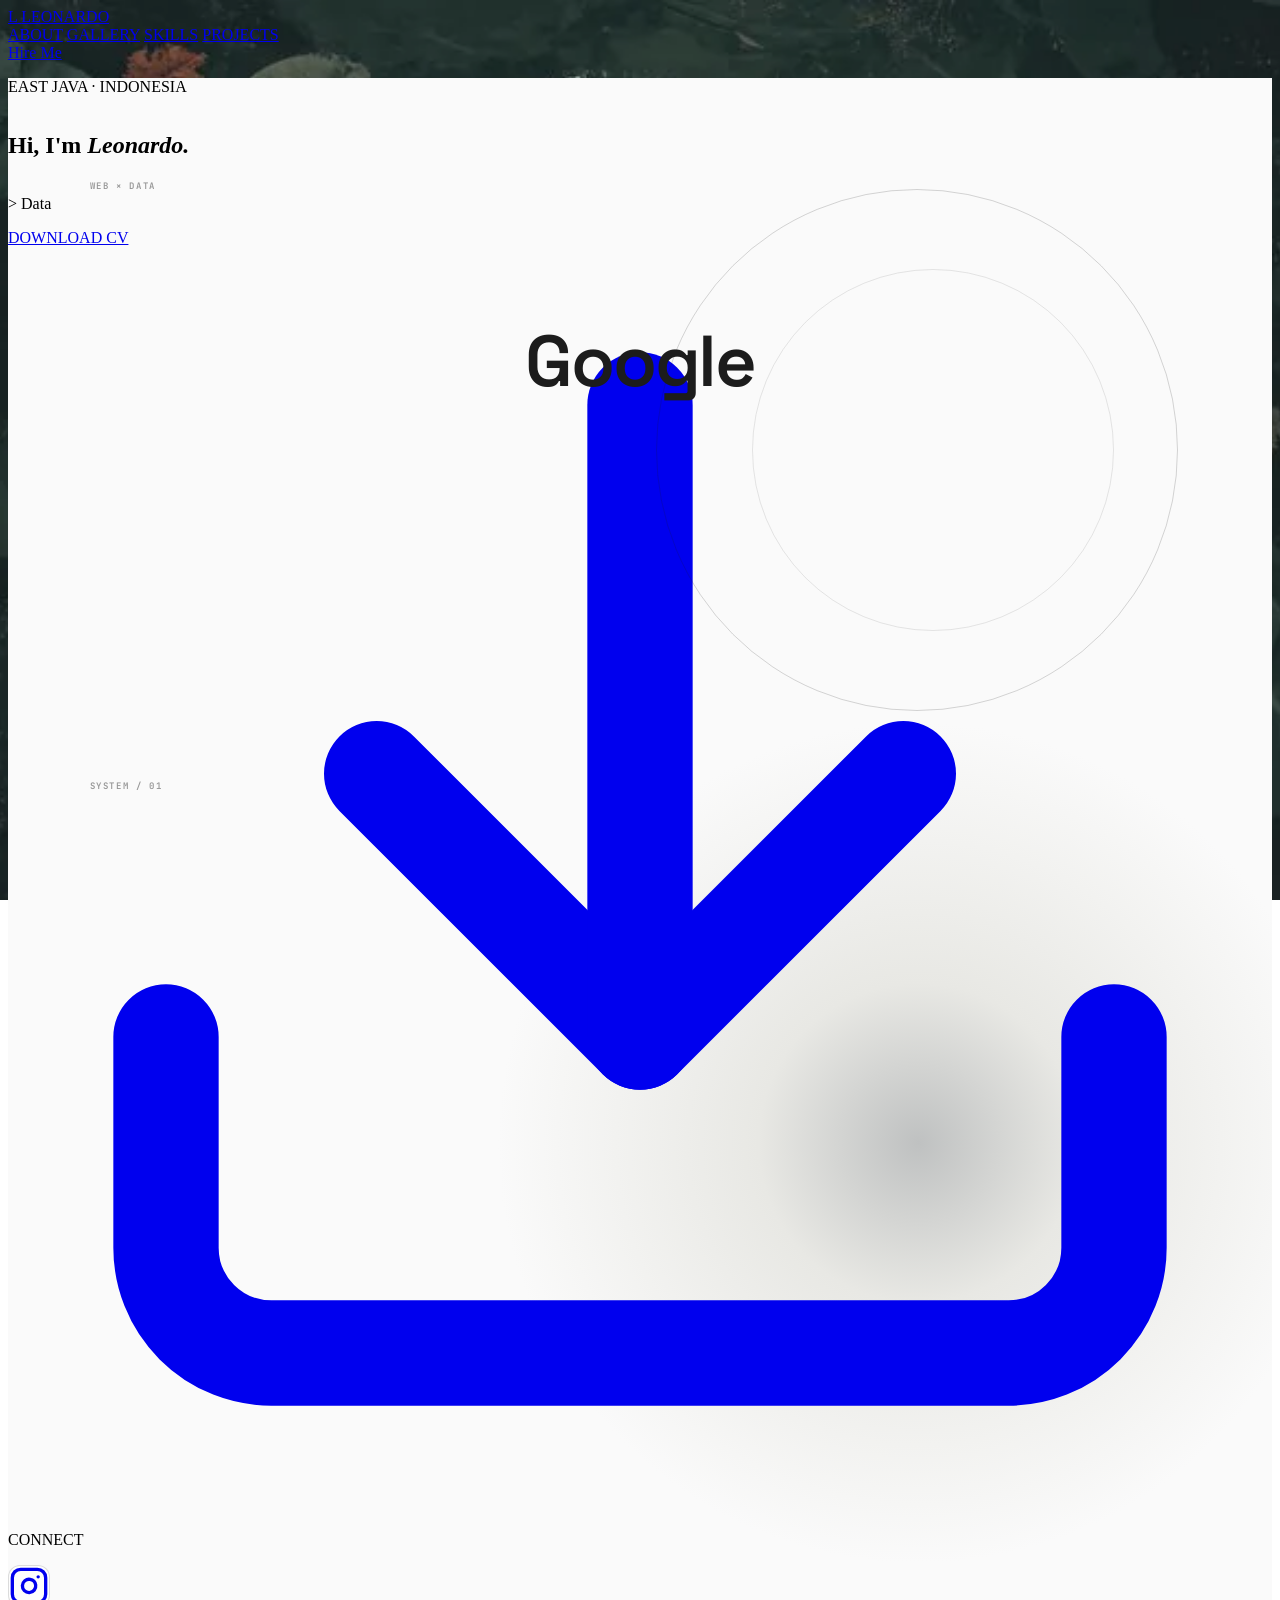
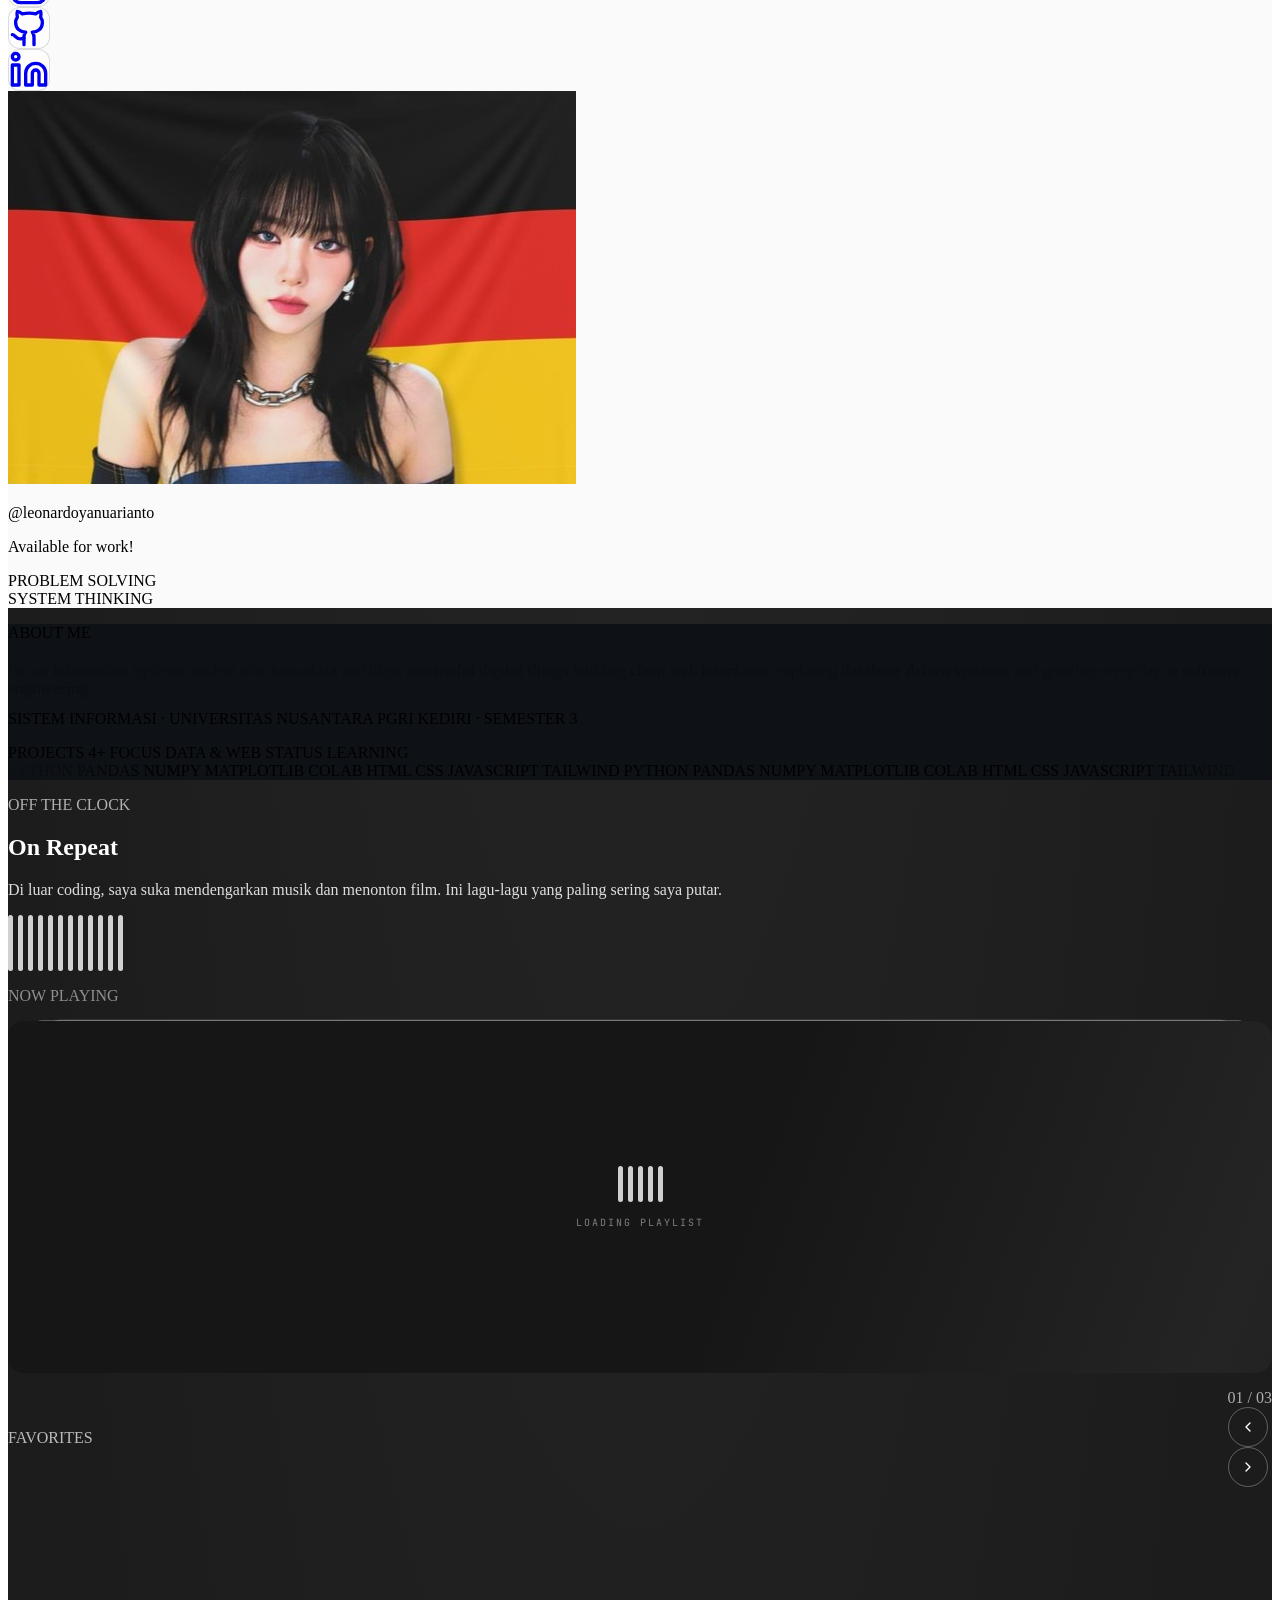
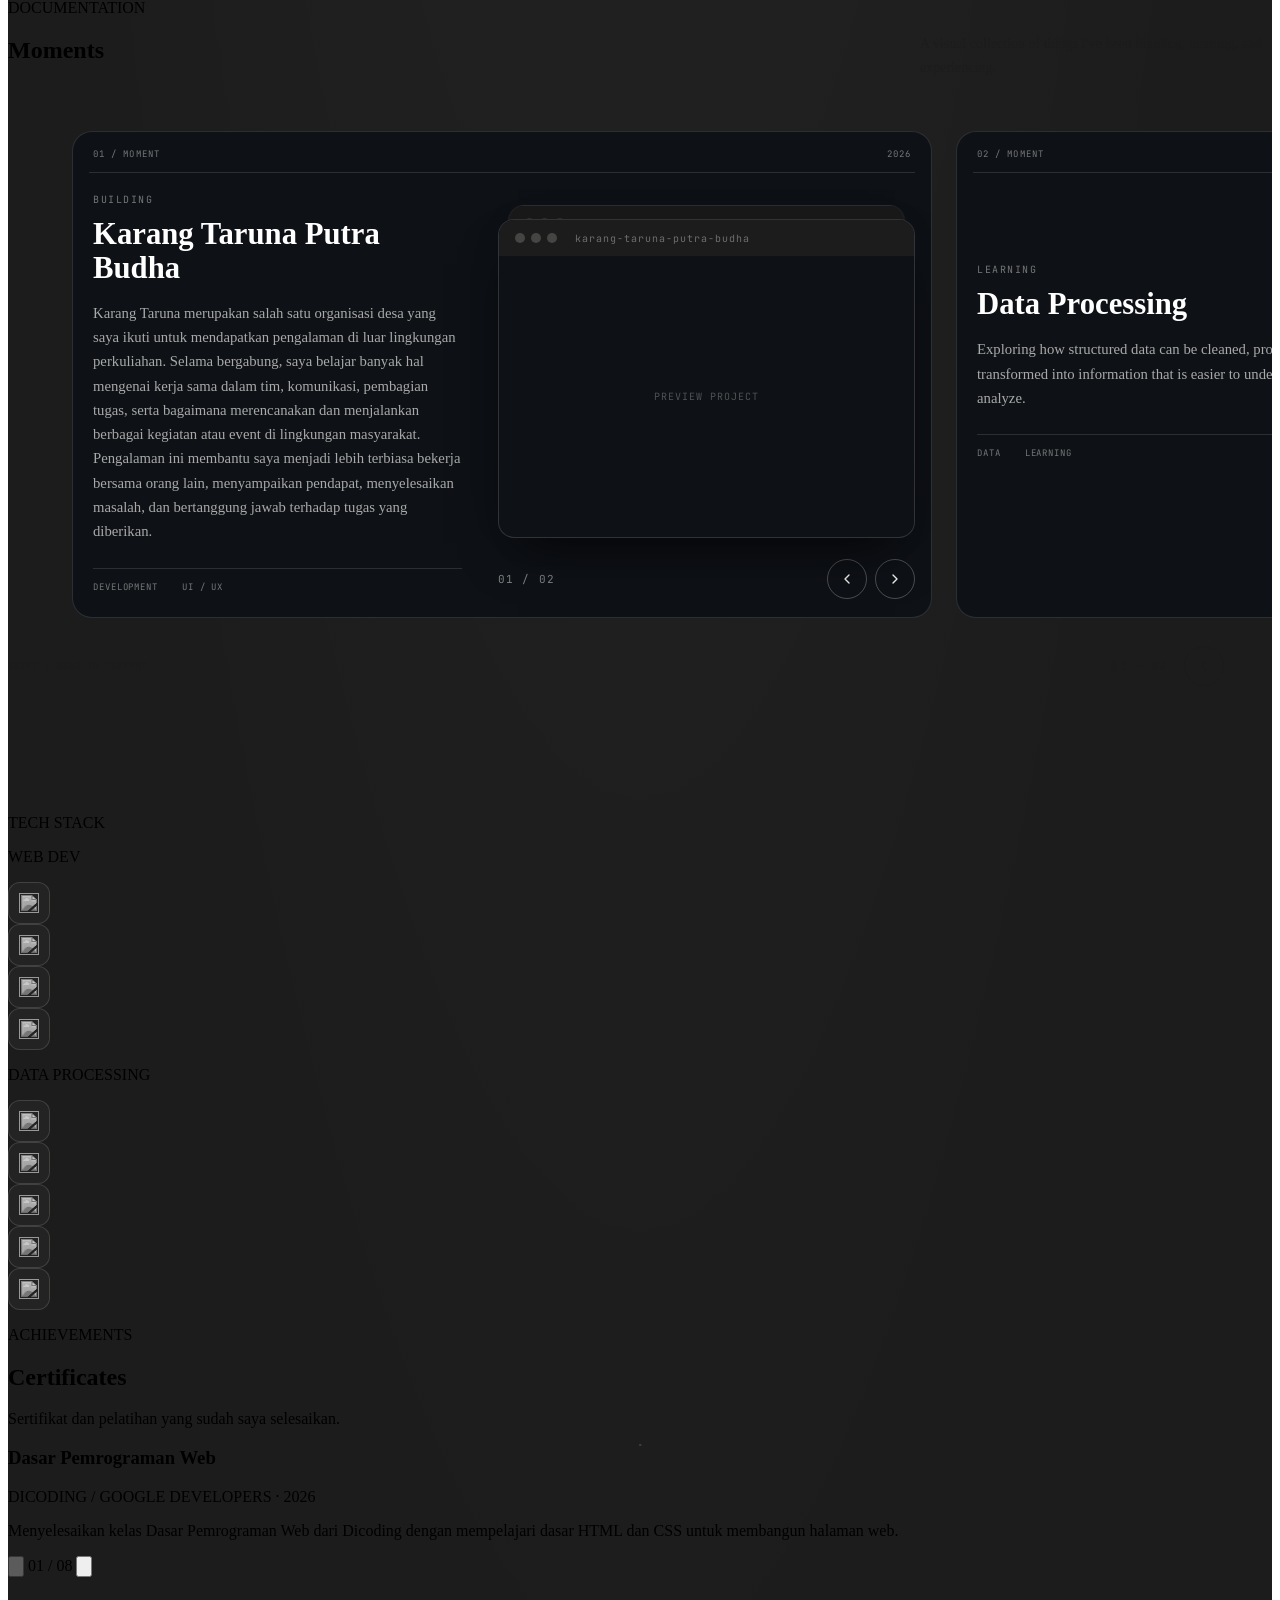
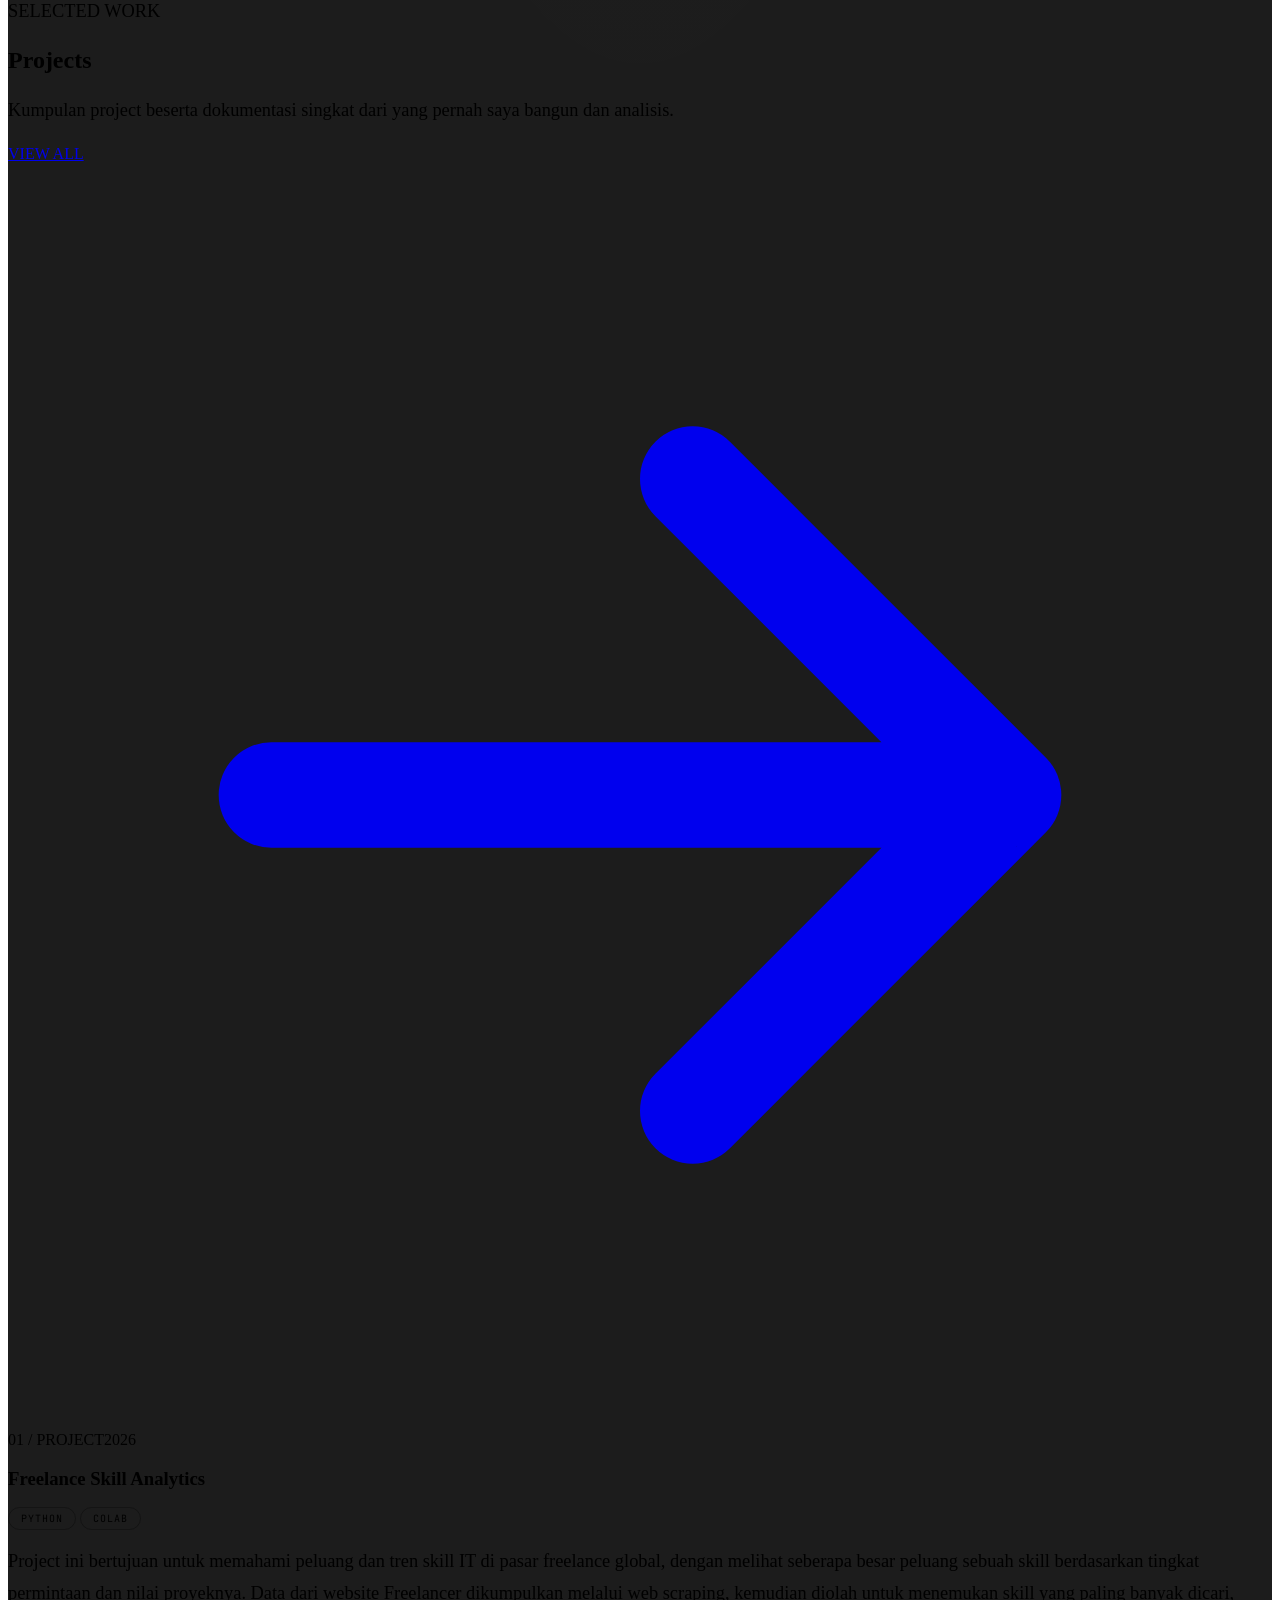
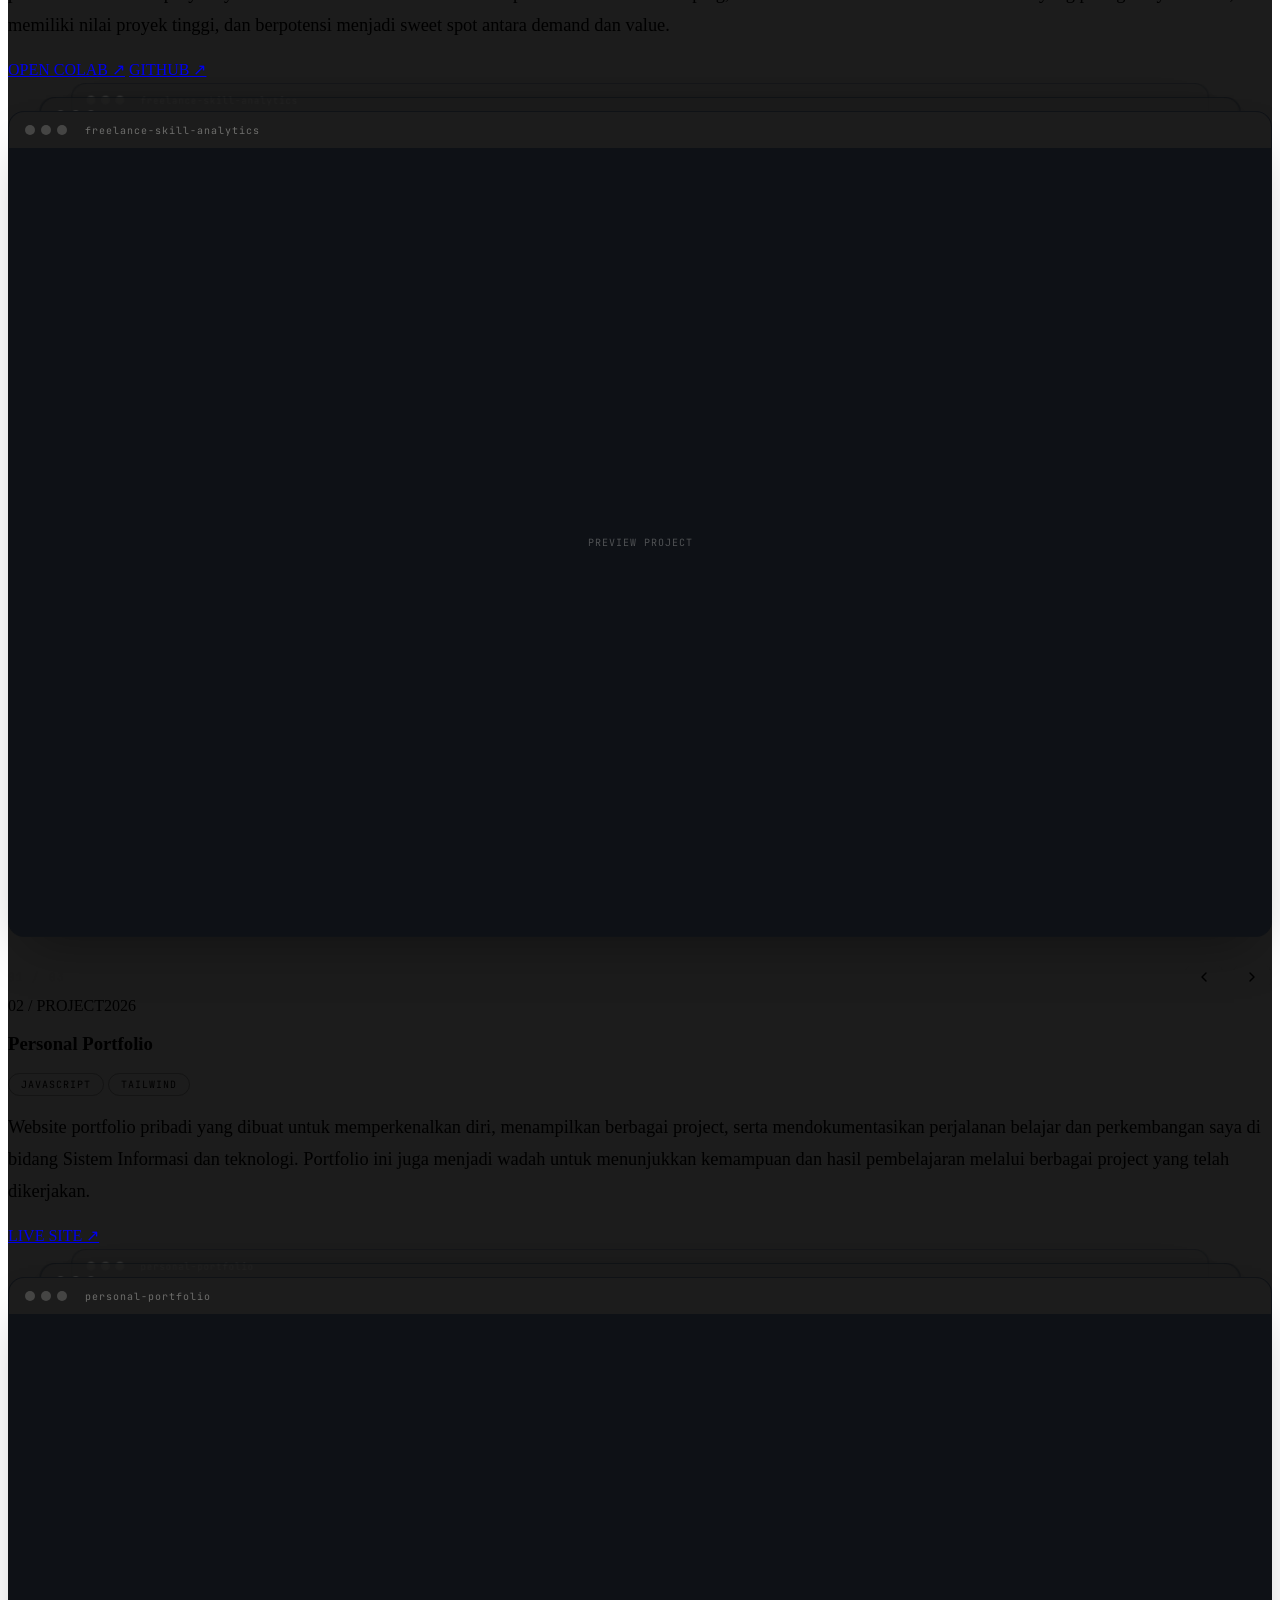
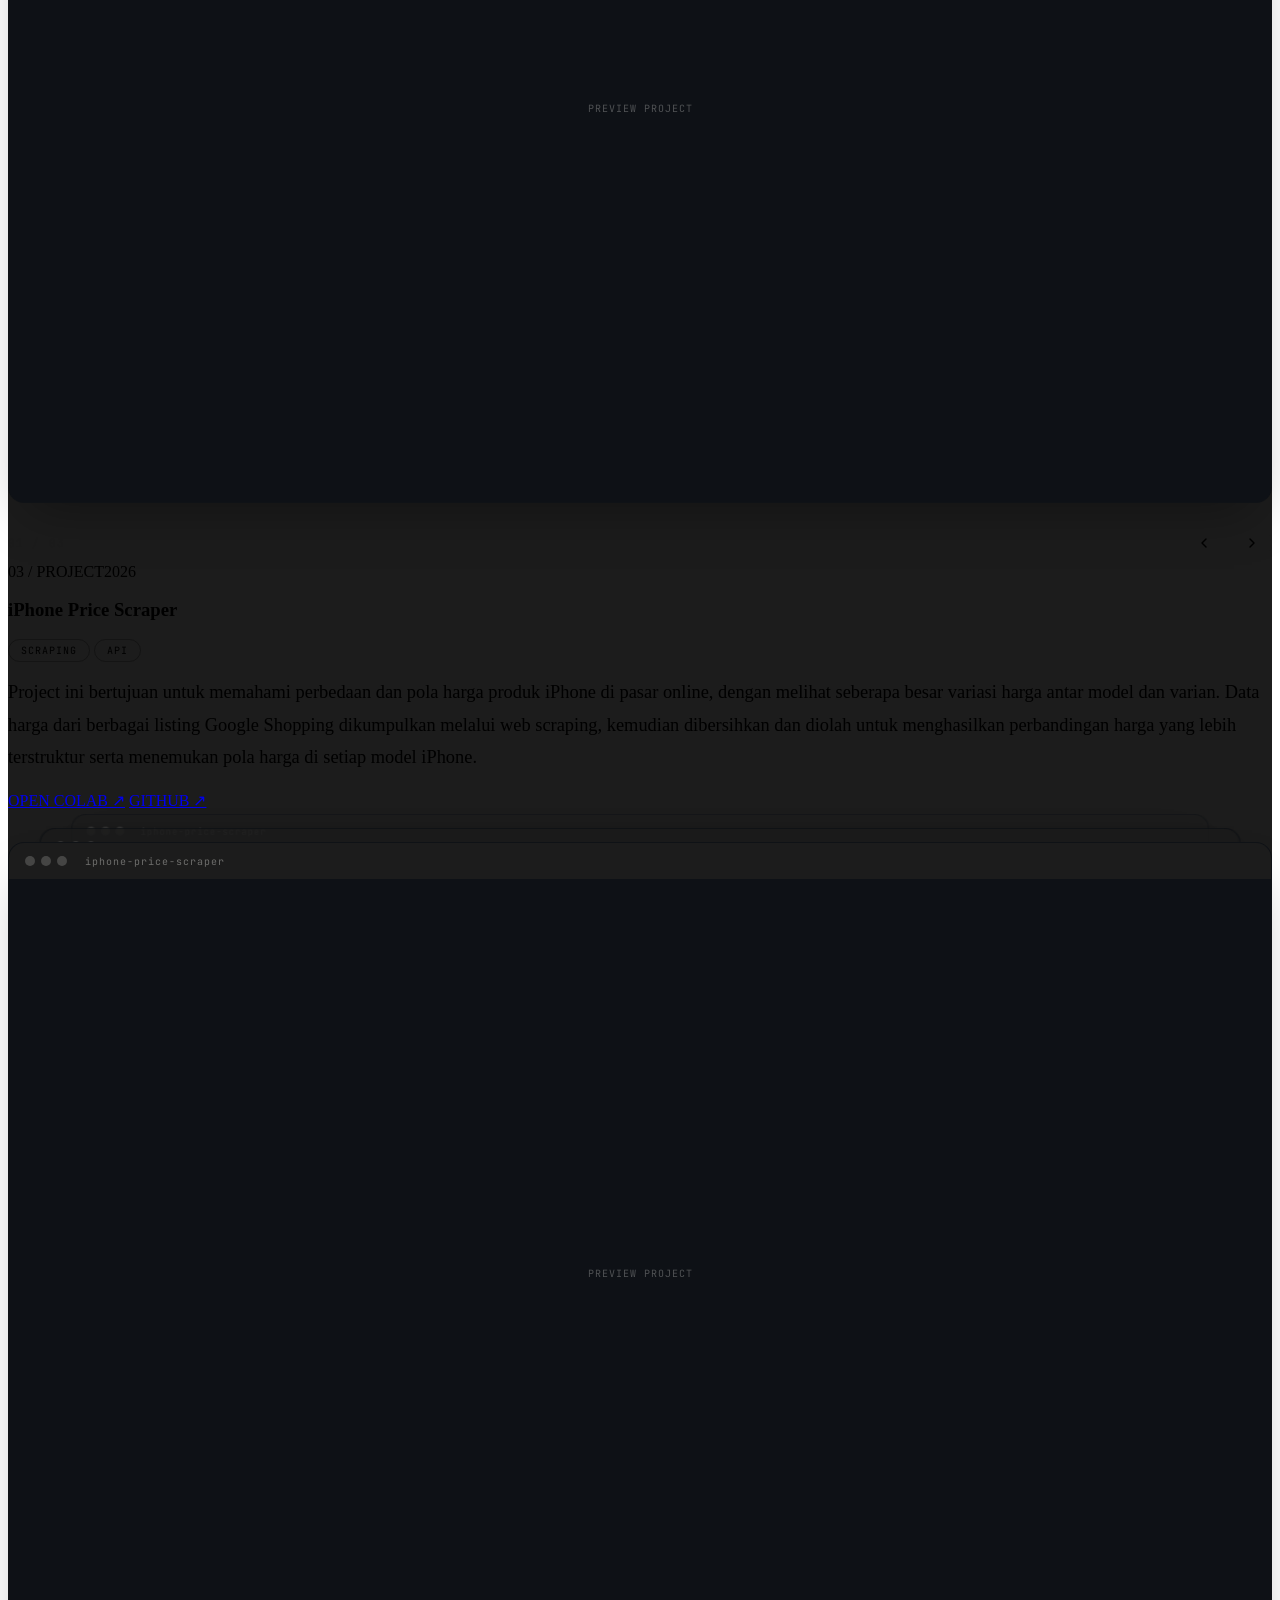
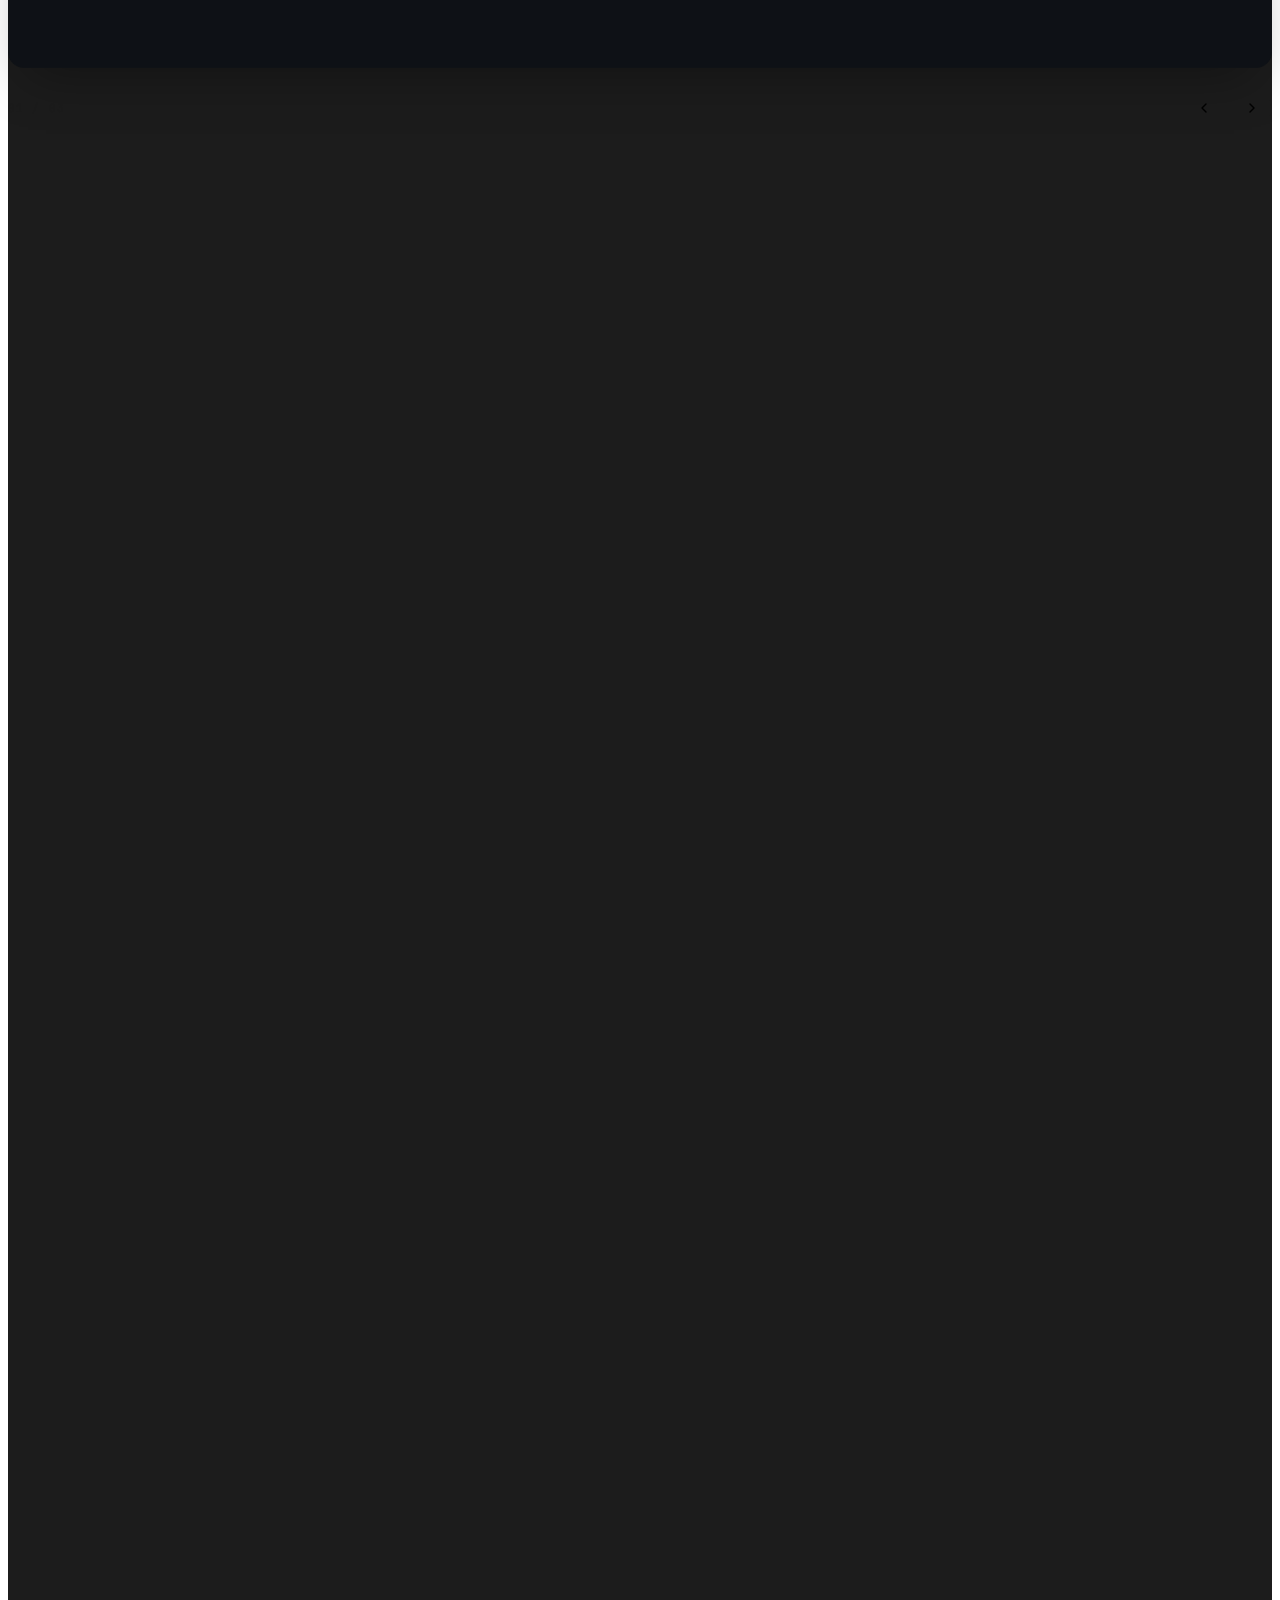
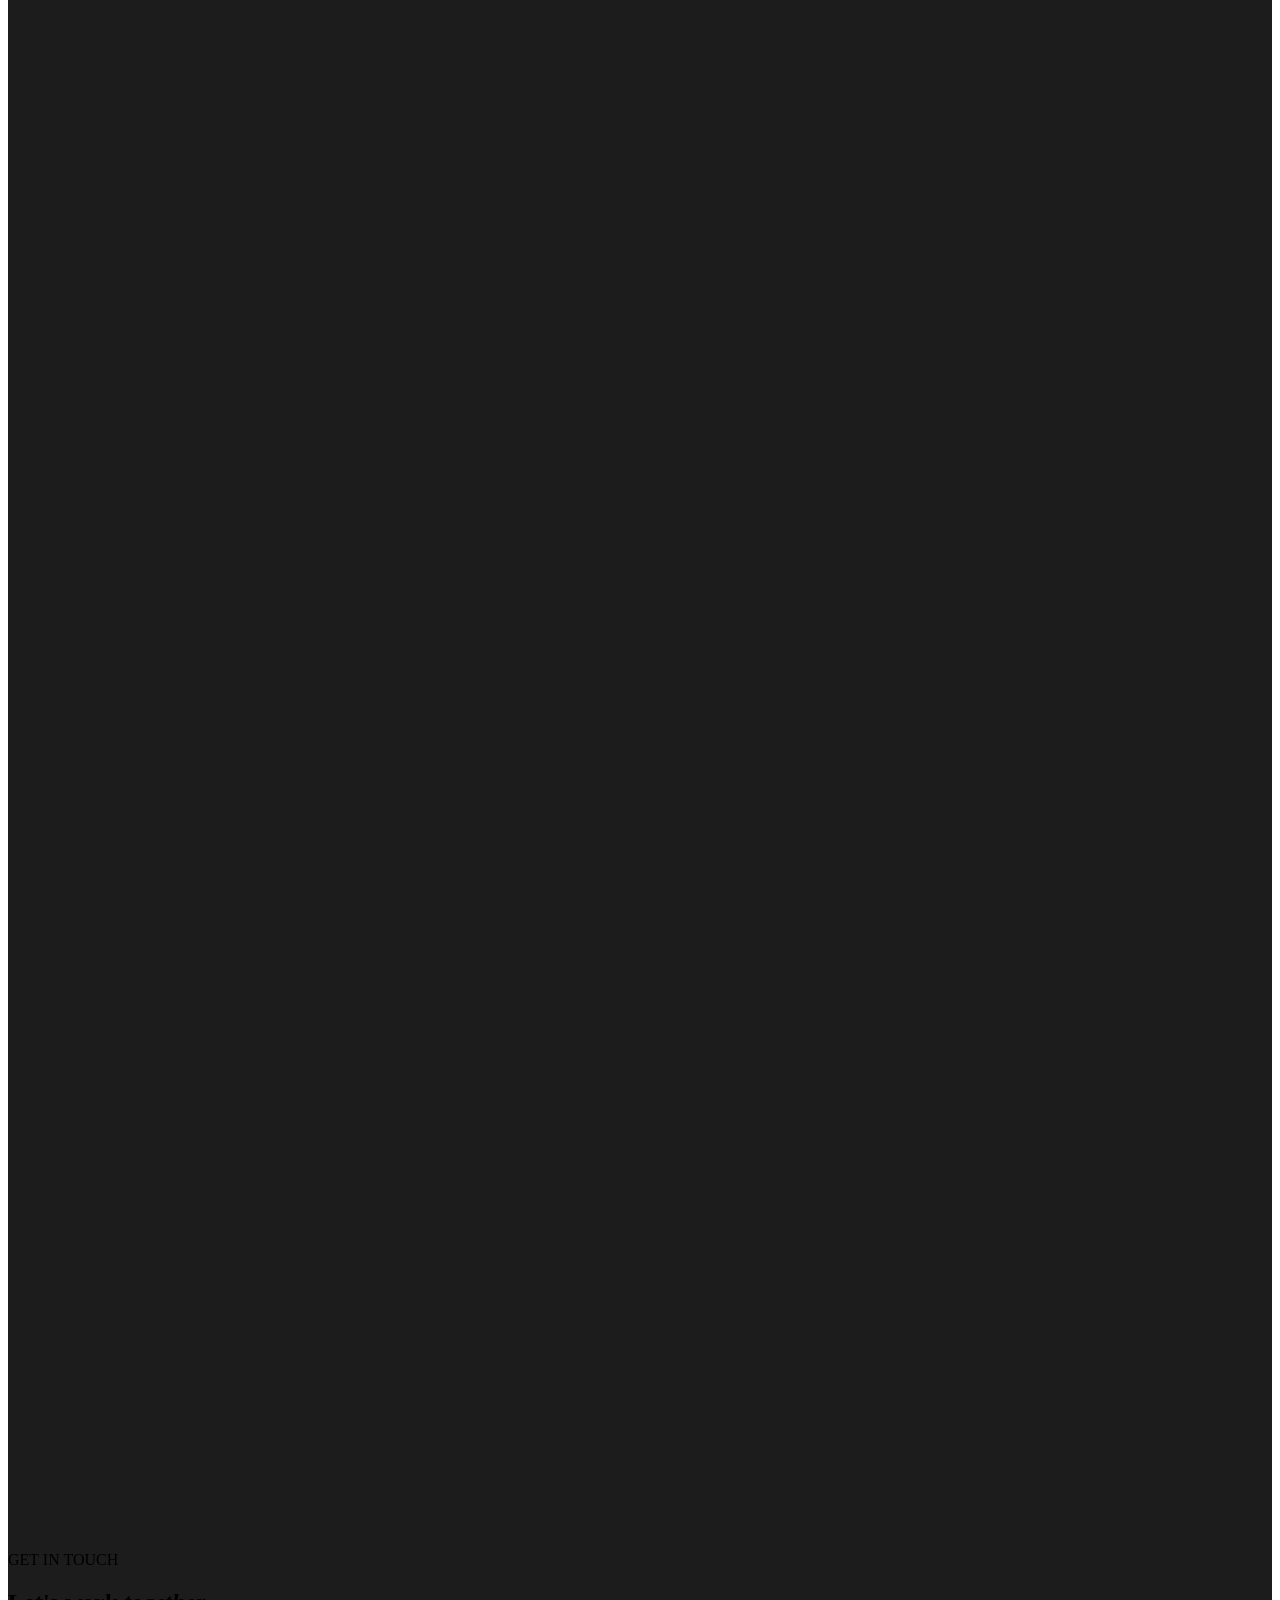
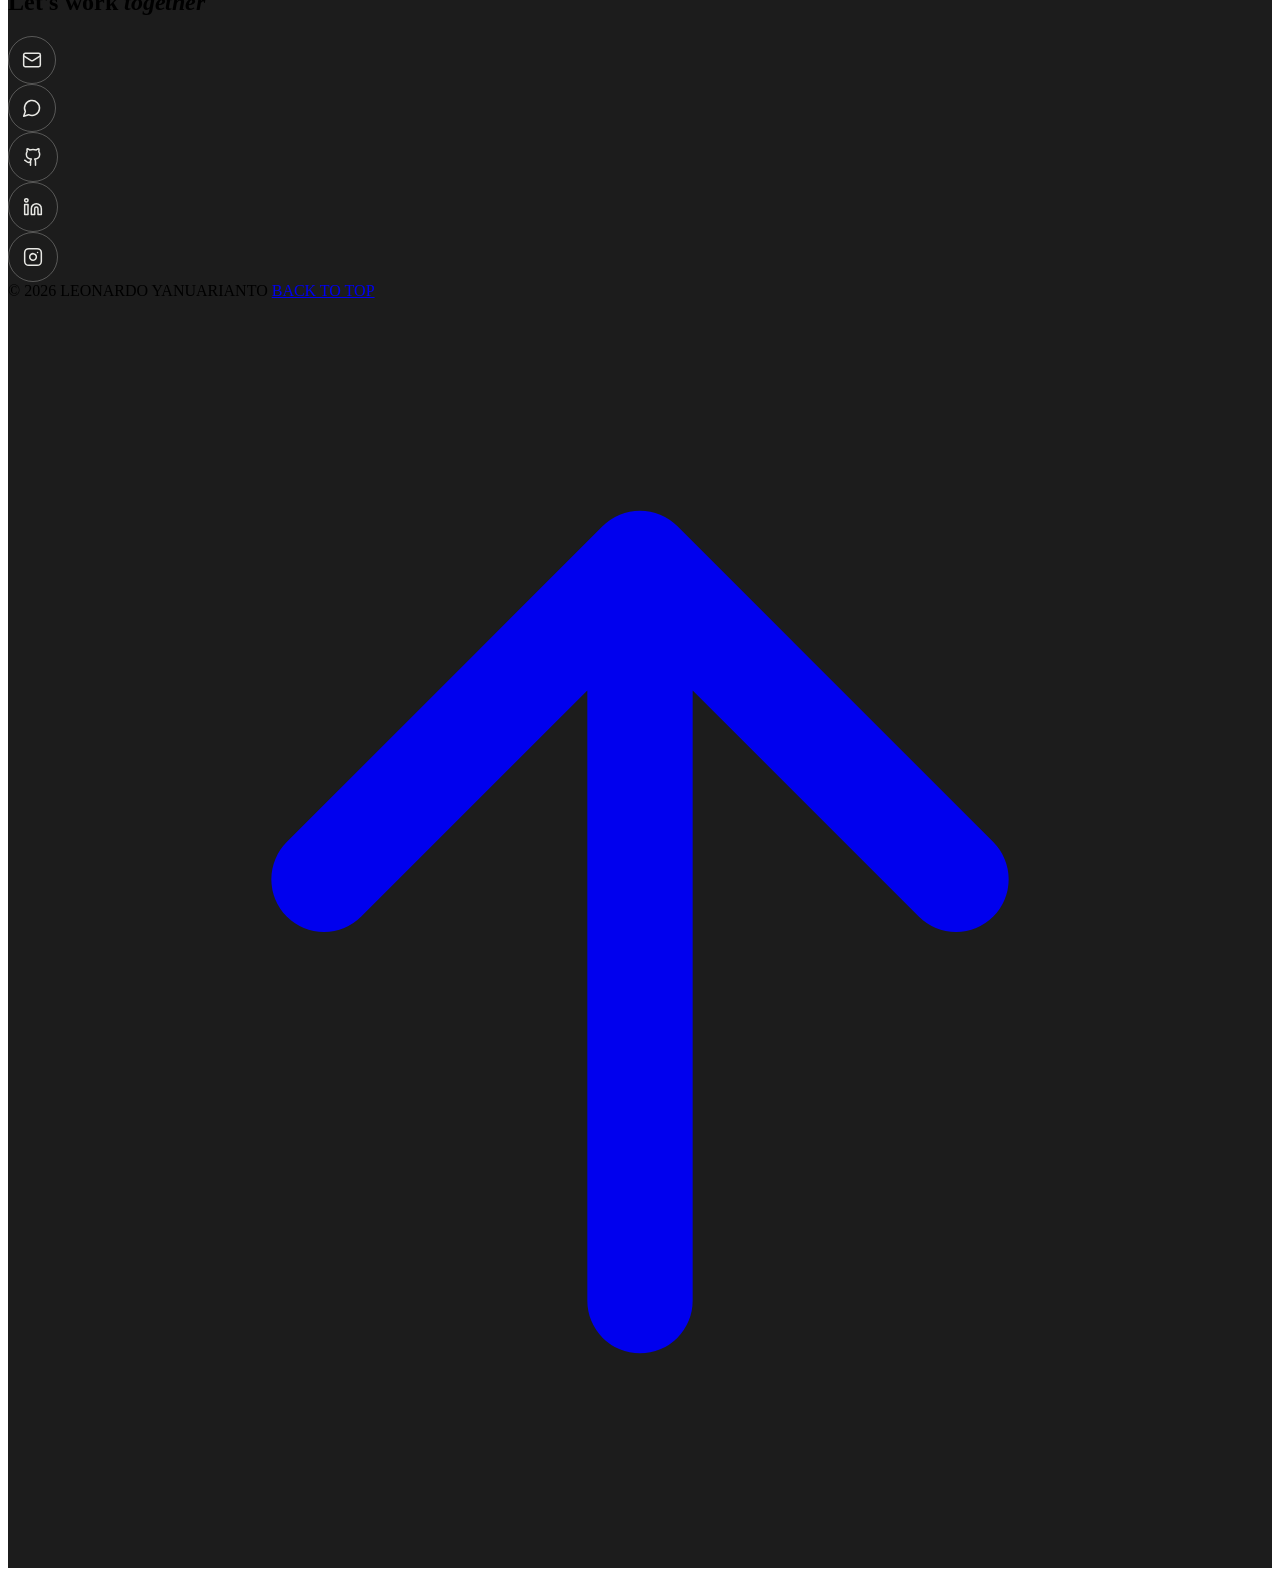
==== commit a9e944c3: "[EDIT] web-portofolio/index.html" ====
--- a/web-portofolio/index.html
+++ b/web-portofolio/index.html
@@ -133,9 +133,6 @@
       <section
         class="hero relative md:min-h-screen bg-paper rounded-3xl overflow-hidden px-6 md:px-16 pt-36 pb-16 grid md:grid-cols-2 gap-8 md:gap-12 items-center shadow-2xl"
         style="background: radial-gradient(circle 420px at 72% 50%, #bfc1c1 0%, #e8e8e4 38%, #f2f2f0 72%, #fafafa 100%);">
-
-        <!-- Latar laut: foto + overlay (gaya di css/sea.css) -->
-        <div class="sea-bg" aria-hidden="true"></div>
 
         <!-- Dekorasi: lingkaran + label kecil -->
         <div class="hero-decoration" aria-hidden="true">
--- a/web-portofolio/css/hero.css
+++ b/web-portofolio/css/hero.css
@@ -164,34 +164,4 @@
 /* 4. Chip tidak ditampilkan di HP */
 @media (max-width: 768px) {
   .hero-chip-glitch { display: none !important; }
-}
-
-/* Di On Repeat, cincin ditaruh di belakang teks dan player (di atas foto kolam) */
-.music-pond .ripple-ring { z-index: -1; }
-
-/* ===== Tata letak hero ===== */
-
-/* Layar lebar (laptop, tablet landscape): teks kiri, foto kanan, satu baris sejajar.
-   Posisi kolom ditentukan eksplisit supaya tidak bergantung pada kelas order Tailwind. */
-@media (min-width: 768px) and (orientation: landscape) {
-  .hero > div.relative.z-10 { grid-column: 1; grid-row: 1; align-self: center; }   /* kolom teks */
-  .hero > div:last-of-type  { grid-column: 2; grid-row: 1; align-self: center; order: 0; }  /* kolom foto */
-}
-
-/* Layar portrait (HP, termasuk mode "Desktop site"): satu kolom, foto di atas teks */
-@media (orientation: portrait) {
-  .hero {
-    grid-template-columns: 1fr;   /* menimpa md:grid-cols-2 */
-    min-height: 0;                /* menimpa md:min-h-screen */
-    align-content: start;
-  }
-  .hero > div:last-of-type { order: -1; justify-self: center; }  /* kolom foto naik ke atas */
-}
-
-/* Hero portrait: rapatkan jarak atas-bawah supaya tidak kepanjangan */
-@media (orientation: portrait) {
-  .hero { padding-top: 6.5rem; padding-bottom: 2.5rem; row-gap: 1.5rem; }
-  .hero > div:last-of-type { max-width: 220px; }   /* foto lebih kecil */
-  .hero-label-2 { bottom: 1.25rem; }                /* tetap px, bukan % */
-}
-
+}
--- a/web-portofolio/css/music.css
+++ b/web-portofolio/css/music.css
@@ -1,4 +1,6 @@
-/* MUSIC.CSS - equalizer hiasan di section On Repeat */
+/* MUSIC.CSS - equalizer, player playlist, latar kolam, dan riak air di section On Repeat */
+
+/* ===== Equalizer hiasan ===== */
 .eq { display: flex; align-items: flex-end; gap: 5px; height: 56px; }
 .eq i {
   width: 5px; height: 100%;
@@ -24,7 +26,7 @@
   .eq i { animation: none; transform: scaleY(.5); }
 }
 
-/* Tumpukan playlist */
+/* ===== Tumpukan playlist ===== */
 .music-stack { position: relative; margin-top: 14px; }
 .music-stack::before,
 .music-stack::after {
@@ -47,7 +49,7 @@
   gap: 1rem; margin-top: 1rem;
 }
 
-/* Layar loading saat ganti playlist */
+/* ===== Layar loading saat ganti playlist ===== */
 .music-loading {
   position: absolute; inset: 0; z-index: 2;
   border-radius: 16px;
@@ -97,4 +99,30 @@
 .music-pond .music-stack::before,
 .music-pond .music-stack::after { background: #fff; }
 .music-pond .shot-btn { border-color: rgba(255, 255, 255, .3); }
-.music-pond .shot-btn:hover { background: #fff; color: #0e1116; }+.music-pond .shot-btn:hover { background: #fff; color: #0e1116; }
+
+/* ===== RIAK AIR (dipakai js/ripple.js di hero dan On Repeat) =====
+   WAJIB position: absolute. Tanpa ini, cincin jadi baris baru di grid hero
+   dan membuat hero memanjang tiap diketuk. */
+.ripple-ring {
+  position: absolute;
+  width: var(--s, 300px);
+  aspect-ratio: 1;
+  border-radius: 50%;
+  pointer-events: none;
+  transform: translate(-50%, -50%) scale(0);
+  opacity: 0;
+  animation: ripple 1.8s ease-out forwards;
+}
+.ripple-ink   { border: 1px solid rgba(28, 28, 28, .35); }   /* hero (latar terang) */
+.ripple-water {                                              /* On Repeat (latar gelap) */
+  border: 1px solid rgba(255, 255, 255, .55);
+  box-shadow: 0 0 14px rgba(255, 255, 255, .15), inset 0 0 14px rgba(255, 255, 255, .1);
+}
+@keyframes ripple {
+  0%   { transform: translate(-50%, -50%) scale(0); opacity: .9; }
+  100% { transform: translate(-50%, -50%) scale(1); opacity: 0; }
+}
+
+/* Cincin riak ditaruh di belakang teks dan player (di atas foto kolam) */
+.music-pond .ripple-ring { z-index: -1; }
